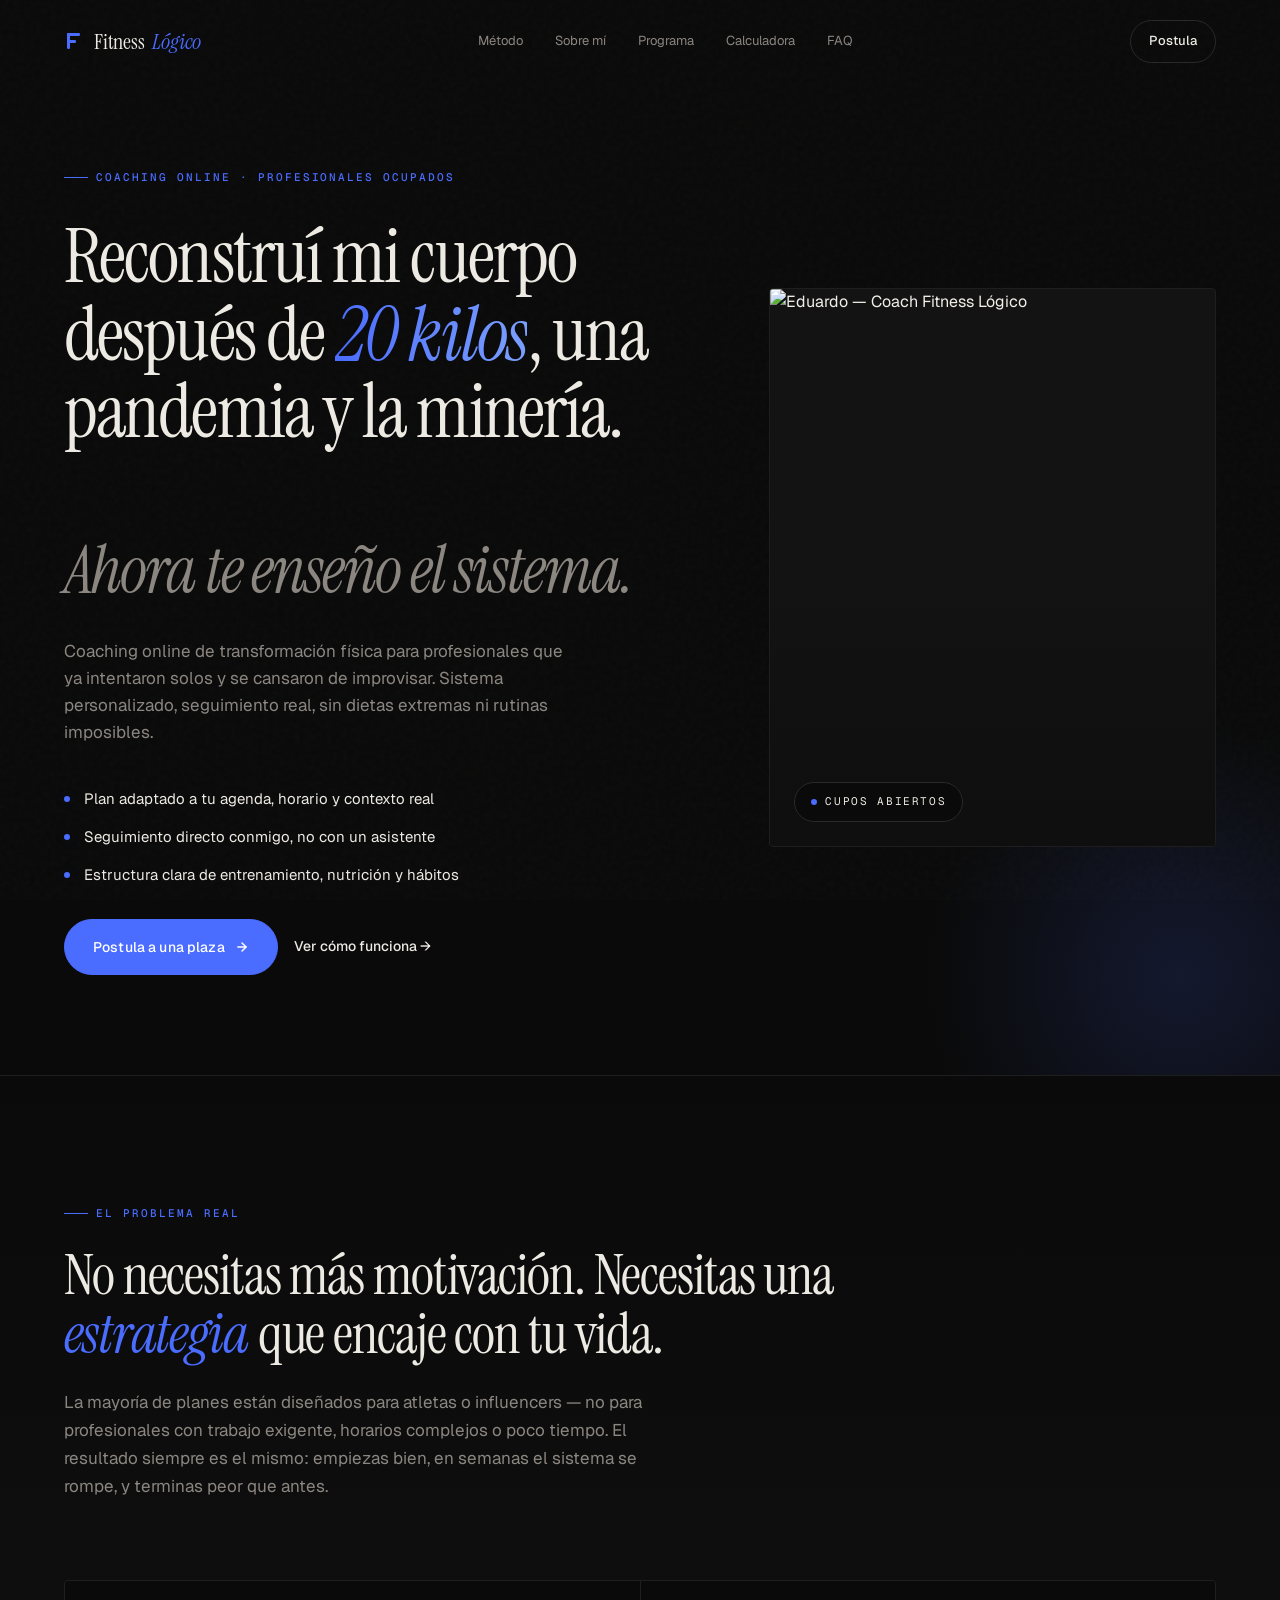
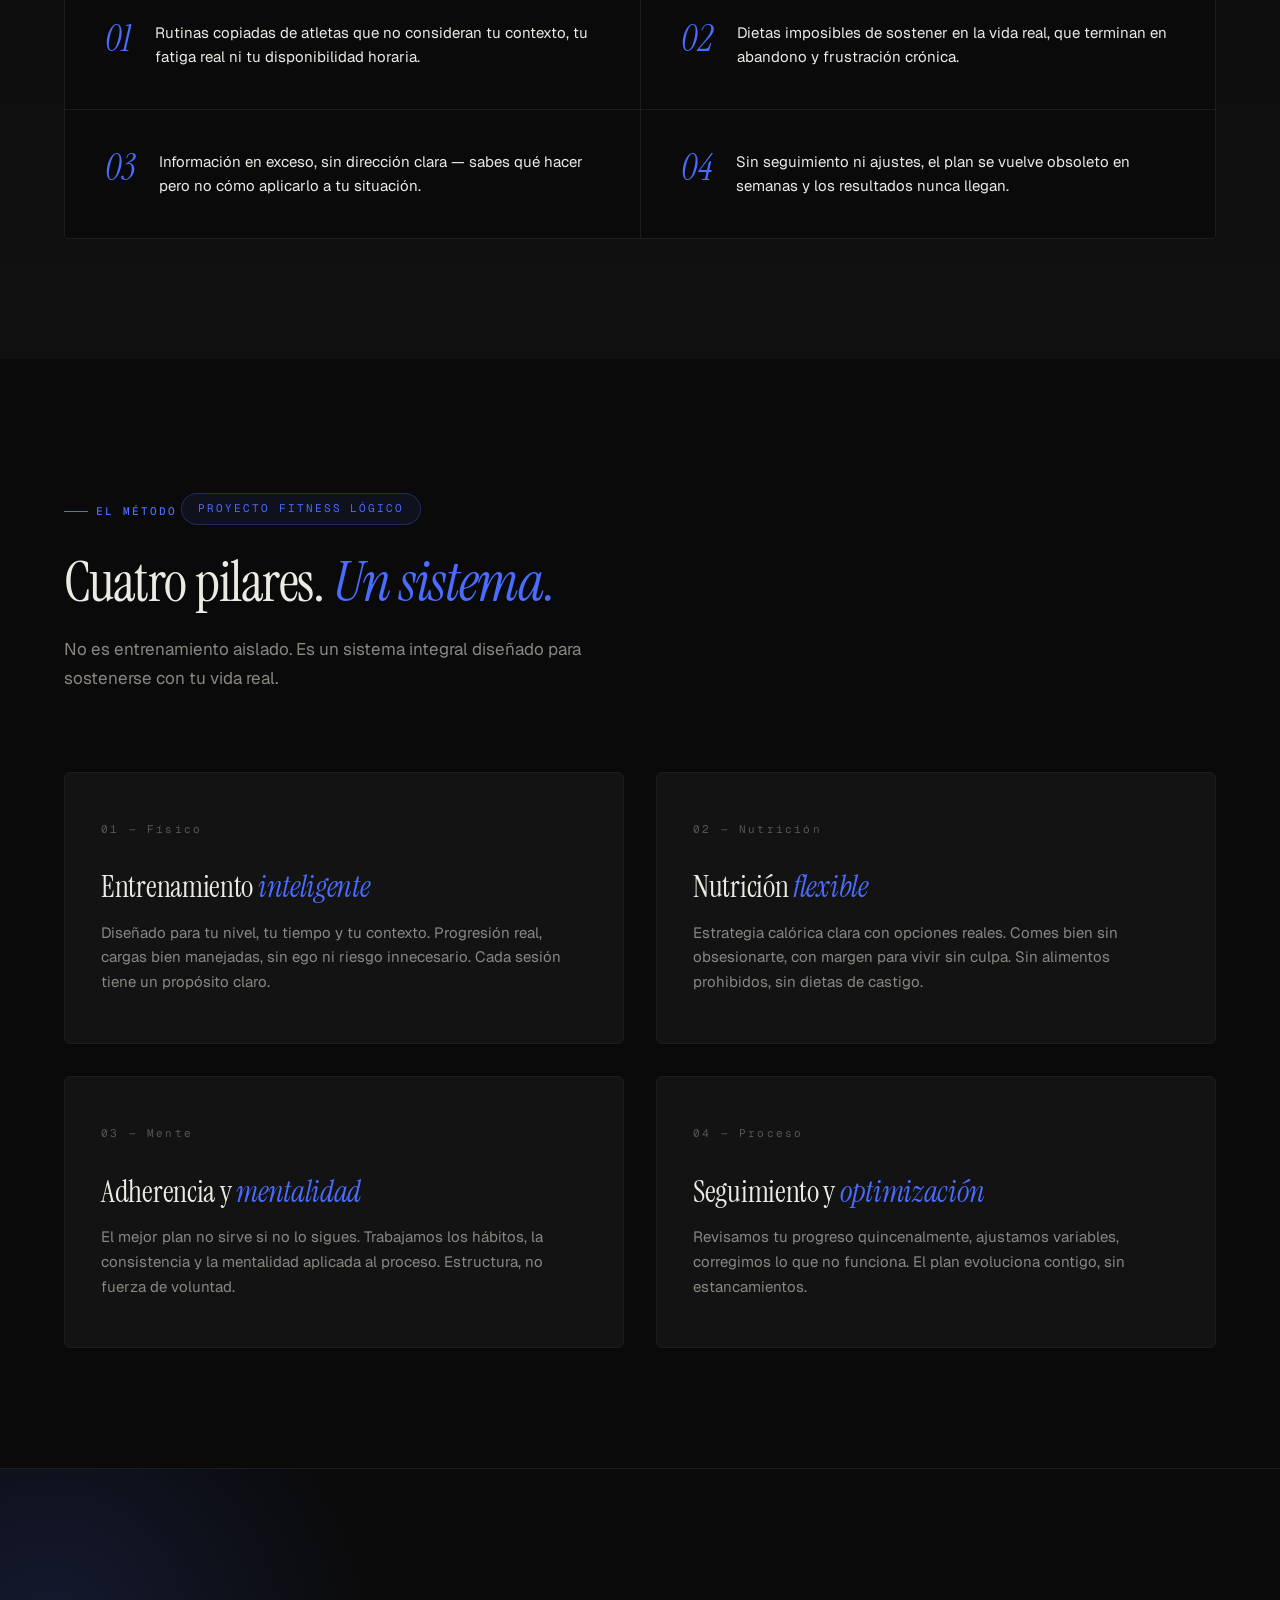
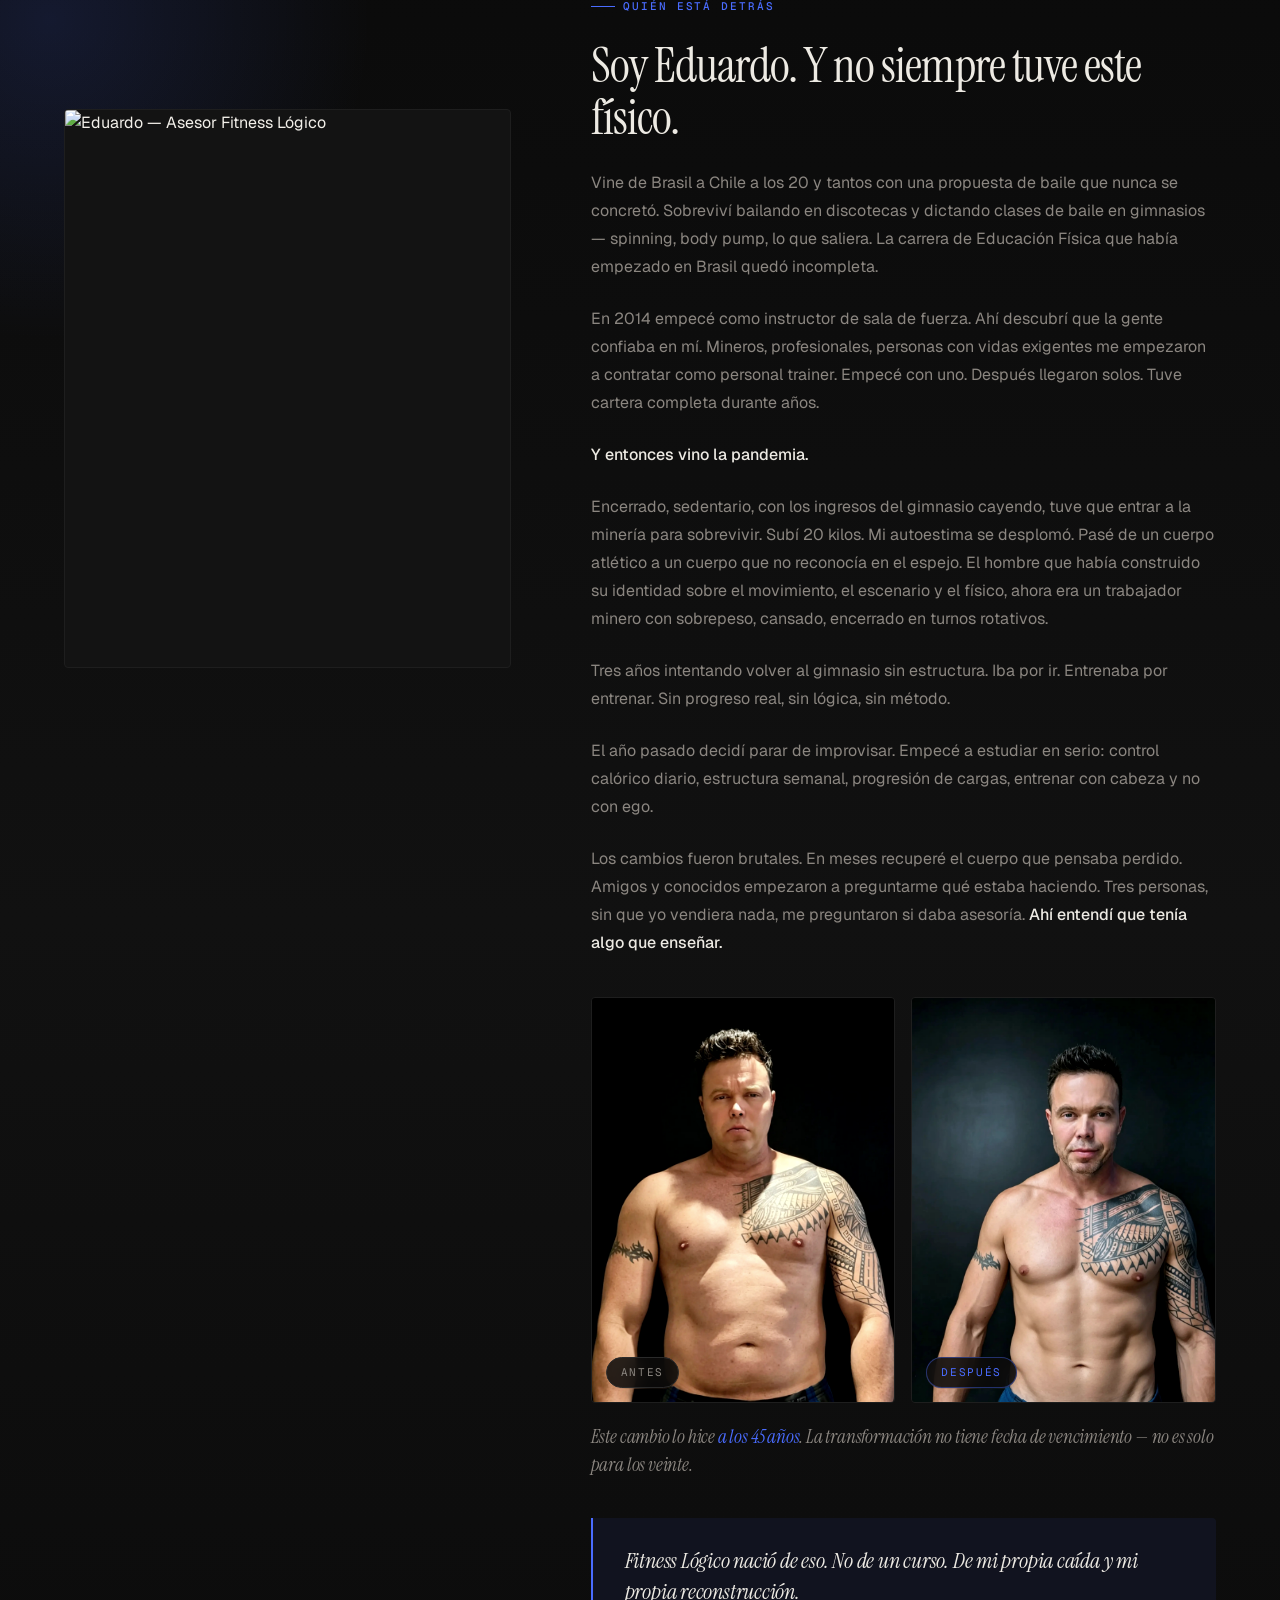
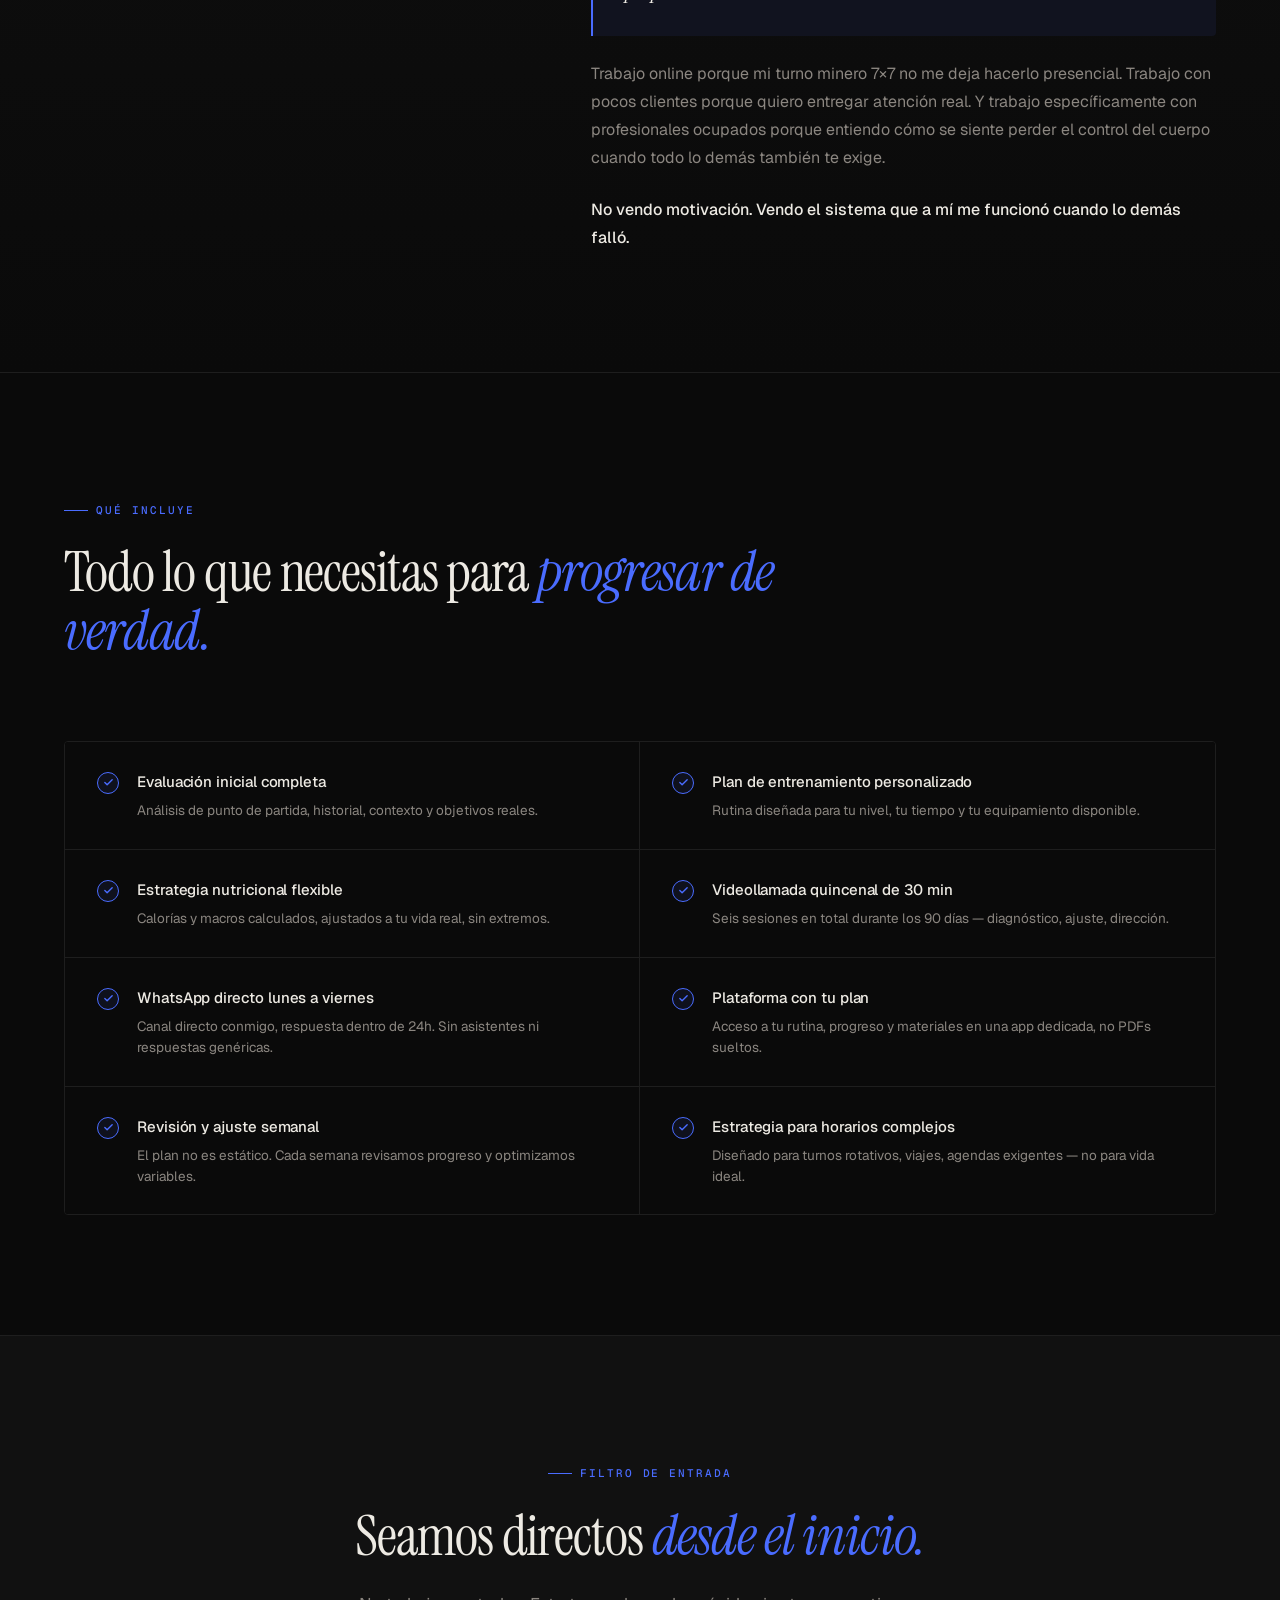
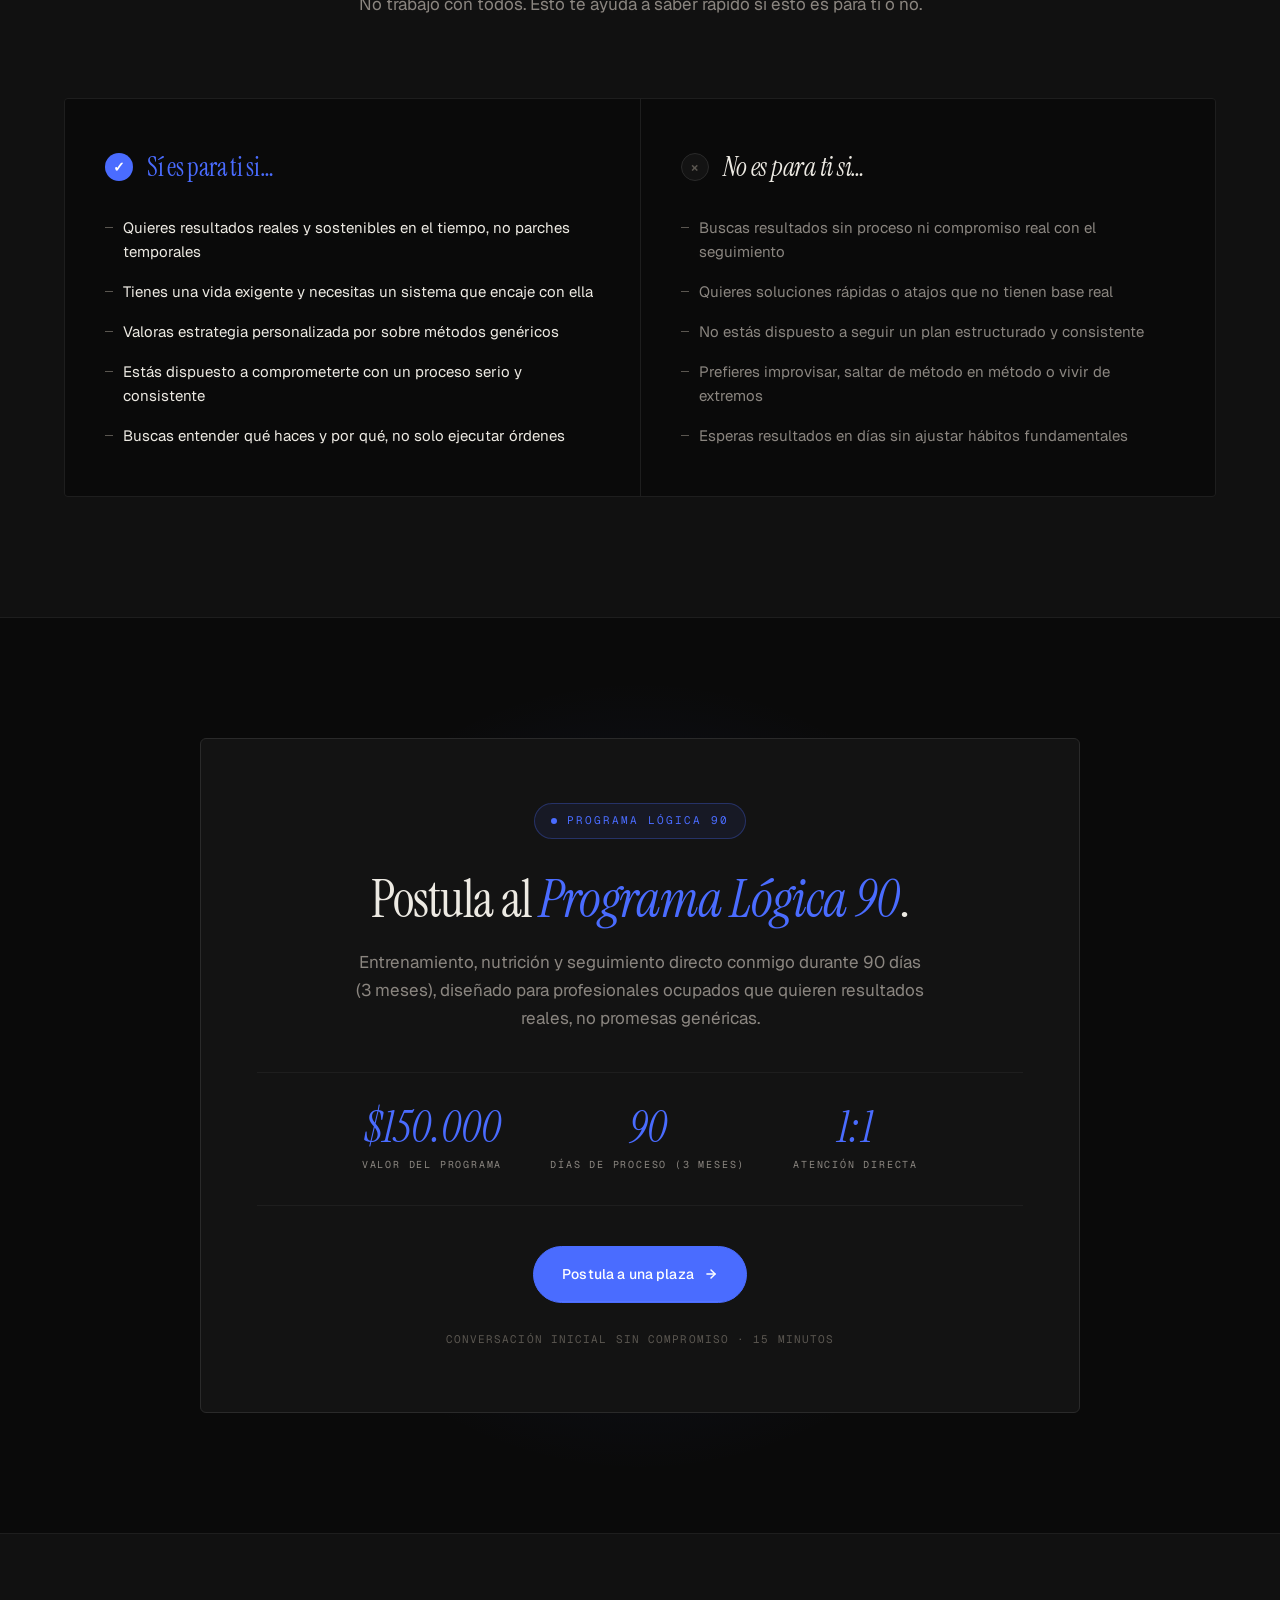
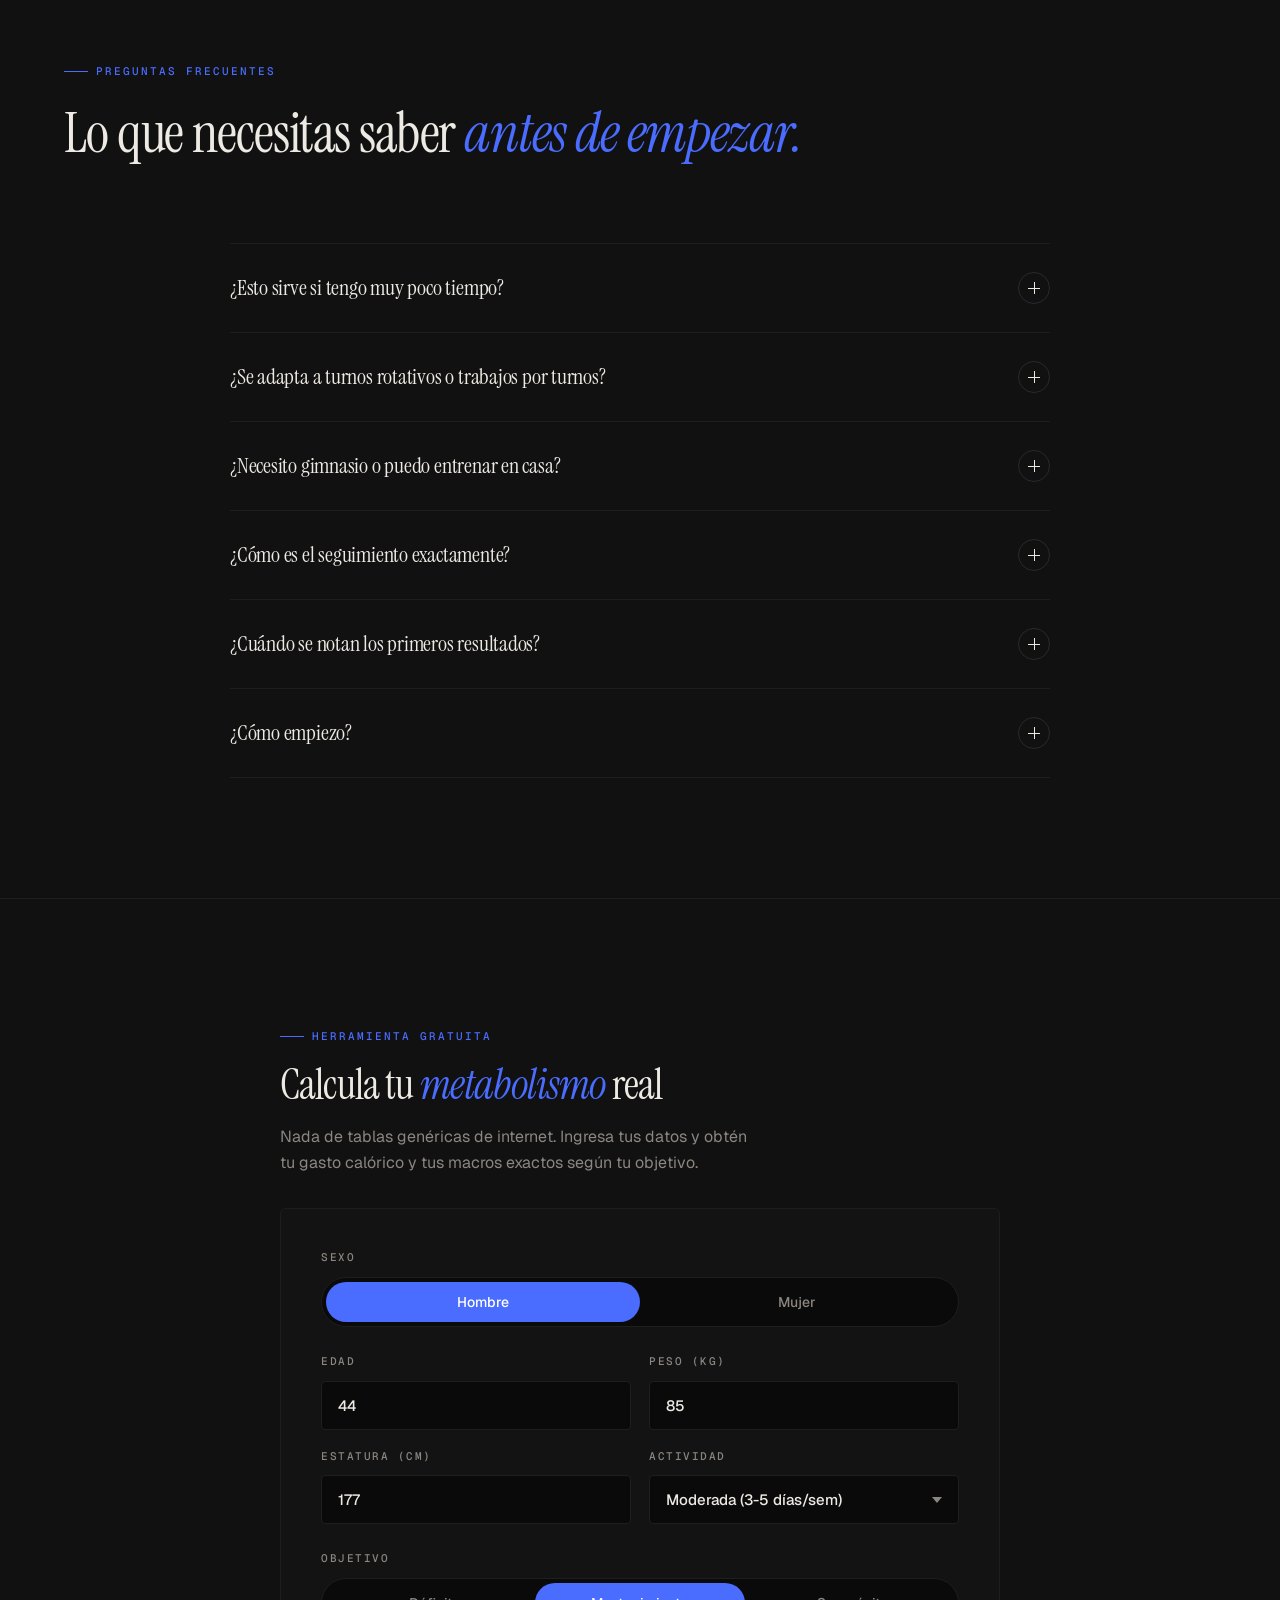
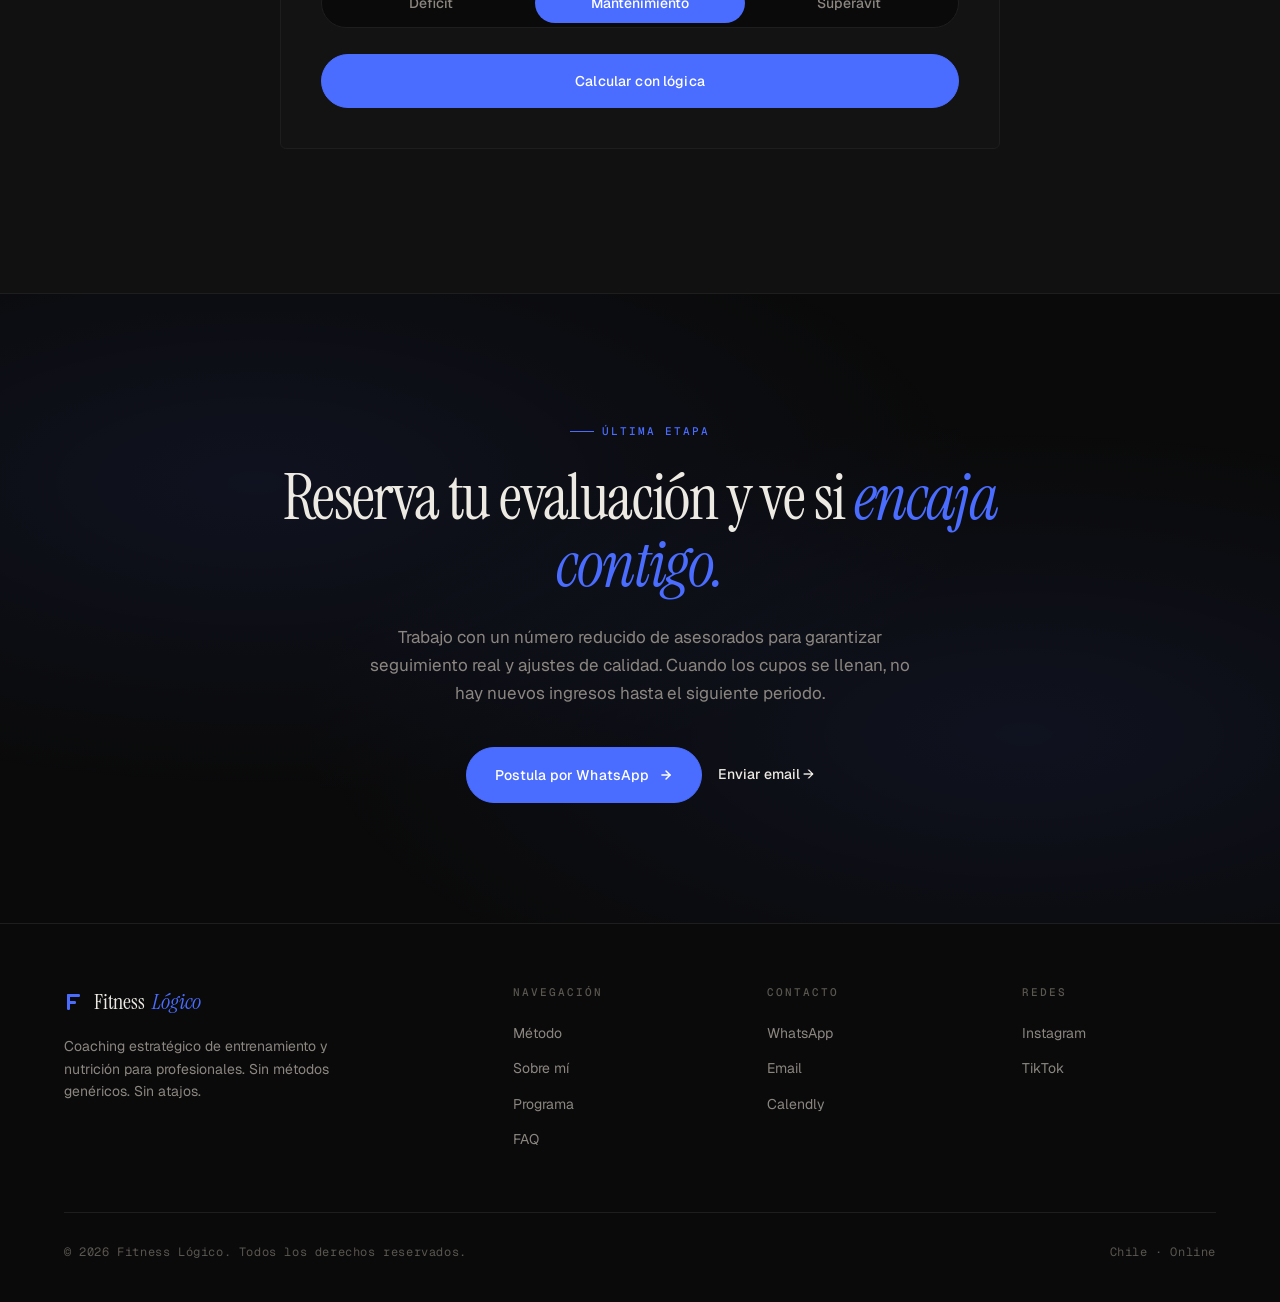
==== index.html @ 8d35ae6e "Add files via upload" ====
<!DOCTYPE html>
<html lang="es">
<head>
<meta charset="UTF-8">
<meta name="viewport" content="width=device-width, initial-scale=1.0">
<title>Fitness Lógico — Coaching de transformación física para profesionales ocupados</title>
<meta name="description" content="Coaching online personalizado para profesionales con vidas exigentes. Sistema de entrenamiento, nutrición y hábitos diseñado para tu agenda real. Sin métodos genéricos.">
<meta property="og:title" content="Fitness Lógico — Coaching de transformación física">
<meta property="og:description" content="Sistema personalizado para profesionales ocupados que se cansaron de improvisar.">
<meta property="og:type" content="website">

<link rel="preconnect" href="https://fonts.googleapis.com">
<link rel="preconnect" href="https://fonts.gstatic.com" crossorigin>
<link href="https://fonts.googleapis.com/css2?family=Instrument+Serif:ital@0;1&family=Geist:wght@300;400;500;600;700&family=Geist+Mono:wght@400;500&display=swap" rel="stylesheet">

<style>
:root {
  --bg: #0A0A0A;
  --bg-elevated: #111111;
  --bg-card: #131313;
  --border: #1E1E1E;
  --border-strong: #2A2A2A;
  --fg: #EDEAE3;
  --fg-muted: #8B8680;
  --fg-dim: #5A5650;
  --accent: #4A6CFF;
  --accent-glow: rgba(74, 108, 255, 0.15);
  --accent-soft: rgba(74, 108, 255, 0.08);

  --serif: "Instrument Serif", "Times New Roman", serif;
  --sans: "Geist", -apple-system, BlinkMacSystemFont, sans-serif;
  --mono: "Geist Mono", "SF Mono", monospace;
}

* {
  margin: 0;
  padding: 0;
  box-sizing: border-box;
  -webkit-font-smoothing: antialiased;
  -moz-osx-font-smoothing: grayscale;
}

html {
  scroll-behavior: smooth;
  background: var(--bg);
}

body {
  background: var(--bg);
  color: var(--fg);
  font-family: var(--sans);
  font-weight: 400;
  font-size: 16px;
  line-height: 1.6;
  overflow-x: hidden;
  position: relative;
}

body::before {
  content: "";
  position: fixed;
  inset: 0;
  pointer-events: none;
  z-index: 1;
  opacity: 0.025;
  background-image: url("data:image/svg+xml,%3Csvg viewBox='0 0 200 200' xmlns='http://www.w3.org/2000/svg'%3E%3Cfilter id='noiseFilter'%3E%3CfeTurbulence type='fractalNoise' baseFrequency='0.85' numOctaves='3' stitchTiles='stitch'/%3E%3C/filter%3E%3Crect width='100%25' height='100%25' filter='url(%23noiseFilter)'/%3E%3C/svg%3E");
}

a { color: inherit; text-decoration: none; }
img { max-width: 100%; display: block; }

/* ============ TYPOGRAPHY ============ */
.display {
  font-family: var(--serif);
  font-weight: 400;
  letter-spacing: -0.02em;
  line-height: 1;
}

.display-italic {
  font-style: italic;
}

.label {
  font-family: var(--mono);
  font-size: 11px;
  font-weight: 500;
  text-transform: uppercase;
  letter-spacing: 0.2em;
  color: var(--fg-muted);
}

.eyebrow {
  display: inline-flex;
  align-items: center;
  gap: 8px;
  font-family: var(--mono);
  font-size: 11px;
  font-weight: 500;
  text-transform: uppercase;
  letter-spacing: 0.18em;
  color: var(--accent);
}

.eyebrow::before {
  content: "";
  width: 24px;
  height: 1px;
  background: var(--accent);
}

/* ============ LAYOUT ============ */
.container {
  width: 100%;
  max-width: 1200px;
  margin: 0 auto;
  padding: 0 24px;
  position: relative;
  z-index: 2;
}

section {
  position: relative;
  padding: 120px 0;
}

@media (max-width: 768px) {
  section { padding: 80px 0; }
}

/* ============ HEADER ============ */
.site-header {
  position: fixed;
  top: 0;
  left: 0;
  right: 0;
  z-index: 100;
  padding: 20px 0;
  transition: background 0.3s ease, backdrop-filter 0.3s ease, border-color 0.3s ease;
  border-bottom: 1px solid transparent;
}

.site-header.scrolled {
  background: rgba(10, 10, 10, 0.85);
  backdrop-filter: blur(20px);
  -webkit-backdrop-filter: blur(20px);
  border-bottom-color: var(--border);
}

.header-inner {
  display: flex;
  align-items: center;
  justify-content: space-between;
  gap: 32px;
}

.logo {
  font-family: var(--serif);
  font-size: 22px;
  font-weight: 400;
  letter-spacing: -0.01em;
  display: flex;
  align-items: center;
  gap: 8px;
}

.logo-svg {
  flex-shrink: 0;
  margin-right: 2px;
}

.logo-mark {
  color: var(--fg);
}

.logo-accent {
  font-style: italic;
  color: var(--accent);
}

.nav {
  display: flex;
  gap: 32px;
  align-items: center;
}

.nav a {
  font-size: 13px;
  color: var(--fg-muted);
  transition: color 0.2s ease;
  font-weight: 400;
}

.nav a:hover { color: var(--fg); }

.btn-header {
  font-family: var(--sans);
  font-size: 13px;
  font-weight: 500;
  padding: 10px 18px;
  border: 1px solid var(--border-strong);
  border-radius: 100px;
  color: var(--fg);
  transition: all 0.2s ease;
  background: transparent;
  cursor: pointer;
}

.btn-header:hover {
  border-color: var(--accent);
  background: var(--accent-soft);
}

@media (max-width: 768px) {
  .nav { display: none; }
}

/* ============ HERO ============ */
.hero {
  padding-top: 160px;
  padding-bottom: 100px;
  position: relative;
  min-height: 100vh;
  display: flex;
  align-items: center;
}

.hero::after {
  content: "";
  position: absolute;
  bottom: -200px;
  right: -200px;
  width: 600px;
  height: 600px;
  background: radial-gradient(circle, var(--accent-glow) 0%, transparent 60%);
  pointer-events: none;
  z-index: 0;
}

.hero-grid {
  display: grid;
  grid-template-columns: 1.4fr 1fr;
  gap: 80px;
  align-items: center;
  position: relative;
  z-index: 2;
}

@media (max-width: 968px) {
  .hero-grid {
    grid-template-columns: 1fr;
    gap: 60px;
  }
}

.hero-content > * + * { margin-top: 32px; }

.hero h1 {
  font-family: var(--serif);
  font-size: clamp(42px, 6.5vw, 76px);
  font-weight: 400;
  line-height: 1.02;
  letter-spacing: -0.025em;
  color: var(--fg);
}

.hero h1 .accent {
  font-style: italic;
  color: var(--accent);
}

.hero h1 .accent-animated {
  font-style: italic;
  background: linear-gradient(90deg, #4A6CFF, #7B9FFF, #4A6CFF);
  background-size: 200% auto;
  -webkit-background-clip: text;
  -webkit-text-fill-color: transparent;
  background-clip: text;
  animation: gradientShimmer 3s linear infinite;
}

.hero h1 .number {
  font-style: italic;
  position: relative;
  display: inline-block;
}

.hero-sub {
  font-size: 17px;
  line-height: 1.6;
  color: var(--fg-muted);
  max-width: 520px;
}

.hero-bullets {
  list-style: none;
  display: flex;
  flex-direction: column;
  gap: 14px;
  padding-top: 8px;
}

.hero-bullets li {
  display: flex;
  align-items: flex-start;
  gap: 14px;
  font-size: 15px;
  color: var(--fg);
}

.hero-bullets li::before {
  content: "";
  width: 6px;
  height: 6px;
  background: var(--accent);
  border-radius: 50%;
  margin-top: 9px;
  flex-shrink: 0;
  box-shadow: 0 0 12px var(--accent-glow);
}

.hero-cta-row {
  display: flex;
  gap: 16px;
  flex-wrap: wrap;
  align-items: center;
}

.btn-primary {
  display: inline-flex;
  align-items: center;
  justify-content: center;
  gap: 10px;
  font-family: var(--sans);
  font-size: 14px;
  font-weight: 500;
  padding: 16px 28px;
  background: var(--accent);
  color: #fff;
  border: 1px solid var(--accent);
  border-radius: 100px;
  cursor: pointer;
  transition: all 0.25s cubic-bezier(0.4, 0, 0.2, 1);
  letter-spacing: 0.01em;
  position: relative;
  overflow: hidden;
}

.btn-primary::before {
  content: "";
  position: absolute;
  inset: 0;
  background: rgba(255, 255, 255, 0.1);
  transform: translateY(100%);
  transition: transform 0.3s ease;
}

.btn-primary:hover::before { transform: translateY(0); }
.btn-primary:hover {
  transform: translateY(-1px);
  box-shadow: 0 12px 40px var(--accent-glow);
}

.btn-primary svg {
  position: relative;
  z-index: 1;
  transition: transform 0.25s ease;
}

.btn-primary:hover svg { transform: translateX(3px); }

.btn-secondary {
  display: inline-flex;
  align-items: center;
  gap: 8px;
  font-family: var(--sans);
  font-size: 14px;
  font-weight: 500;
  color: var(--fg);
  padding: 16px 0;
  border-bottom: 1px solid transparent;
  transition: border-color 0.2s ease, color 0.2s ease;
}

.btn-secondary:hover {
  color: var(--accent);
  border-bottom-color: var(--accent);
}

/* Hero image */
.hero-image-wrap {
  position: relative;
  aspect-ratio: 4/5;
  border-radius: 4px;
  overflow: hidden;
  background: var(--bg-card);
  border: 1px solid var(--border);
  animation: float 6s ease-in-out infinite;
}

.hero-image-wrap::after {
  content: "";
  position: absolute;
  inset: 0;
  background: linear-gradient(180deg, transparent 50%, rgba(10,10,10,0.5) 100%);
  pointer-events: none;
}

.hero-image-wrap img {
  width: 100%;
  height: 100%;
  object-fit: cover;
  filter: contrast(1.05) saturate(0.9);
}

.hero-image-tag {
  position: absolute;
  bottom: 24px;
  left: 24px;
  z-index: 2;
  background: rgba(10, 10, 10, 0.85);
  backdrop-filter: blur(12px);
  border: 1px solid var(--border-strong);
  padding: 10px 16px;
  border-radius: 100px;
  font-family: var(--mono);
  font-size: 11px;
  letter-spacing: 0.15em;
  text-transform: uppercase;
  color: var(--fg);
}

.hero-image-tag .dot {
  display: inline-block;
  width: 6px;
  height: 6px;
  background: var(--accent);
  border-radius: 50%;
  margin-right: 8px;
  animation: pulse 2s ease-in-out infinite;
}

@keyframes pulse {
  0%, 100% { opacity: 1; }
  50% { opacity: 0.4; }
}

@keyframes float {
  0%, 100% { transform: translateY(0px); }
  50% { transform: translateY(-10px); }
}

@keyframes gradientShimmer {
  0% { background-position: 0% 50%; }
  50% { background-position: 100% 50%; }
  100% { background-position: 0% 50%; }
}

/* ============ SECTION HEADERS ============ */
.section-header {
  max-width: 800px;
  margin-bottom: 80px;
}

.section-header.center {
  text-align: center;
  margin-left: auto;
  margin-right: auto;
}

.section-title {
  font-family: var(--serif);
  font-size: clamp(34px, 4.5vw, 56px);
  font-weight: 400;
  line-height: 1.05;
  letter-spacing: -0.02em;
  margin-top: 24px;
  color: var(--fg);
}

.section-title em {
  font-style: italic;
  color: var(--accent);
}

.section-intro {
  margin-top: 24px;
  font-size: 17px;
  line-height: 1.65;
  color: var(--fg-muted);
  max-width: 600px;
}

/* Method name badge */
.method-name {
  display: inline-block;
  font-family: var(--mono);
  font-size: 11px;
  letter-spacing: 0.18em;
  text-transform: uppercase;
  color: var(--accent);
  background: var(--accent-soft);
  border: 1px solid rgba(74, 108, 255, 0.3);
  padding: 6px 16px;
  border-radius: 100px;
  margin-top: 14px;
  margin-bottom: 4px;
}

/* ============ PROBLEM SECTION ============ */
.problem-section {
  background: linear-gradient(180deg, var(--bg) 0%, var(--bg-elevated) 100%);
  border-top: 1px solid var(--border);
}

.problem-grid {
  display: grid;
  grid-template-columns: repeat(2, 1fr);
  gap: 1px;
  background: var(--border);
  border: 1px solid var(--border);
  border-radius: 4px;
  overflow: hidden;
}

@media (max-width: 768px) {
  .problem-grid { grid-template-columns: 1fr; }
}

.problem-item {
  background: var(--bg);
  padding: 40px;
  display: flex;
  gap: 24px;
  transition: background 0.3s ease;
}

.problem-item:hover { background: var(--bg-card); }

.problem-num {
  font-family: var(--serif);
  font-style: italic;
  font-size: 36px;
  color: var(--accent);
  line-height: 1;
  flex-shrink: 0;
  font-weight: 400;
}

.problem-text {
  font-size: 15px;
  line-height: 1.6;
  color: var(--fg);
}

/* ============ PILLARS SECTION ============ */
.pillars-section {
  background: var(--bg);
}

.pillars-grid {
  display: grid;
  grid-template-columns: repeat(2, 1fr);
  gap: 32px;
  margin-top: 60px;
}

@media (max-width: 768px) {
  .pillars-grid { grid-template-columns: 1fr; gap: 24px; }
}

.pillar-card {
  position: relative;
  padding: 48px 36px;
  background: var(--bg-card);
  border: 1px solid var(--border);
  border-radius: 6px;
  transition: all 0.3s ease;
  overflow: hidden;
}

.pillar-card::before {
  content: "";
  position: absolute;
  top: 0;
  left: 0;
  width: 100%;
  height: 1px;
  background: linear-gradient(90deg, transparent, var(--accent), transparent);
  opacity: 0;
  transition: opacity 0.3s ease;
}

.pillar-card:hover {
  border-color: var(--border-strong);
  transform: translateY(-2px);
}

.pillar-card:hover::before { opacity: 1; }

.pillar-num {
  font-family: var(--mono);
  font-size: 11px;
  letter-spacing: 0.2em;
  color: var(--fg-dim);
  margin-bottom: 32px;
}

.pillar-title {
  font-family: var(--serif);
  font-size: 30px;
  font-weight: 400;
  letter-spacing: -0.01em;
  line-height: 1.15;
  margin-bottom: 16px;
  color: var(--fg);
}

.pillar-title em {
  font-style: italic;
  color: var(--accent);
}

.pillar-desc {
  font-size: 15px;
  line-height: 1.65;
  color: var(--fg-muted);
}

/* ============ ABOUT SECTION ============ */
.about-section {
  background: linear-gradient(180deg, var(--bg) 0%, var(--bg-elevated) 50%, var(--bg) 100%);
  border-top: 1px solid var(--border);
  border-bottom: 1px solid var(--border);
  position: relative;
  overflow: hidden;
}

.about-section::before {
  content: "";
  position: absolute;
  top: -200px;
  left: -300px;
  width: 700px;
  height: 700px;
  background: radial-gradient(circle, var(--accent-glow) 0%, transparent 65%);
  pointer-events: none;
}

.about-grid {
  display: grid;
  grid-template-columns: 1fr 1.4fr;
  gap: 80px;
  align-items: start;
  position: relative;
}

@media (max-width: 968px) {
  .about-grid {
    grid-template-columns: 1fr;
    gap: 50px;
  }
}

.about-image {
  position: sticky;
  top: 120px;
  aspect-ratio: 4/5;
  border-radius: 4px;
  overflow: hidden;
  border: 1px solid var(--border);
  background: var(--bg-card);
}

.about-image img {
  width: 100%;
  height: 100%;
  object-fit: cover;
  filter: contrast(1.05) saturate(0.85);
}

@media (max-width: 968px) {
  .about-image {
    position: relative;
    top: 0;
    max-width: 480px;
    margin: 0 auto;
  }
}

.about-content > * + * { margin-top: 24px; }

.about-headline {
  font-family: var(--serif);
  font-size: clamp(32px, 4vw, 48px);
  font-weight: 400;
  line-height: 1.1;
  letter-spacing: -0.02em;
  color: var(--fg);
}

.about-headline em {
  font-style: italic;
  color: var(--accent);
}

.about-text {
  font-size: 16px;
  line-height: 1.75;
  color: var(--fg-muted);
}

.about-text strong {
  color: var(--fg);
  font-weight: 500;
}

.about-quote {
  margin-top: 40px !important;
  padding: 28px 32px;
  border-left: 2px solid var(--accent);
  background: var(--accent-soft);
  border-radius: 0 4px 4px 0;
}

.about-quote p {
  font-family: var(--serif);
  font-size: 22px;
  font-style: italic;
  font-weight: 400;
  line-height: 1.4;
  color: var(--fg);
  letter-spacing: -0.01em;
}

/* ============ TRANSFORM COMPARE ============ */
.transform-block { margin-top: 40px !important; }
.transform-images {
  display: grid;
  grid-template-columns: 1fr 1fr;
  gap: 16px;
}
.transform-img-wrap {
  position: relative;
  aspect-ratio: 3/4;
  border-radius: 4px;
  overflow: hidden;
  border: 1px solid var(--border);
  background: var(--bg-card);
}
.transform-img-wrap img {
  width: 100%;
  height: 100%;
  object-fit: cover;
  filter: contrast(1.05) saturate(0.9);
}
.transform-tag {
  position: absolute;
  bottom: 14px;
  left: 14px;
  z-index: 2;
  background: rgba(10, 10, 10, 0.85);
  backdrop-filter: blur(12px);
  border: 1px solid var(--border-strong);
  padding: 6px 14px;
  border-radius: 100px;
  font-family: var(--mono);
  font-size: 11px;
  letter-spacing: 0.15em;
  text-transform: uppercase;
  color: var(--fg-muted);
}
.transform-tag.accent {
  border-color: rgba(74, 108, 255, 0.4);
  color: var(--accent);
}
.transform-caption {
  margin-top: 20px;
  font-family: var(--serif);
  font-size: 19px;
  font-style: italic;
  line-height: 1.45;
  color: var(--fg-muted);
  letter-spacing: -0.01em;
}
.transform-caption em { font-style: italic; color: var(--accent); }
@media (max-width: 480px) {
  .transform-images { gap: 10px; }
}

/* ============ INCLUDES SECTION ============ */
.includes-section { background: var(--bg); }

.includes-grid {
  display: grid;
  grid-template-columns: repeat(2, 1fr);
  gap: 0;
  border: 1px solid var(--border);
  border-radius: 4px;
  overflow: hidden;
  margin-top: 60px;
}

@media (max-width: 768px) {
  .includes-grid { grid-template-columns: 1fr; }
}

.include-item {
  padding: 28px 32px;
  border-bottom: 1px solid var(--border);
  border-right: 1px solid var(--border);
  display: flex;
  align-items: flex-start;
  gap: 18px;
  background: var(--bg);
  transition: background 0.2s ease;
}

.include-item:hover { background: var(--bg-card); }

.include-item:nth-child(2n) { border-right: none; }

.includes-grid .include-item:nth-last-child(-n+2) { border-bottom: none; }

@media (max-width: 768px) {
  .include-item { border-right: none; }
  .includes-grid .include-item:nth-last-child(-n+2) { border-bottom: 1px solid var(--border); }
  .includes-grid .include-item:last-child { border-bottom: none; }
}

.include-check {
  flex-shrink: 0;
  width: 22px;
  height: 22px;
  border: 1px solid var(--accent);
  border-radius: 50%;
  display: flex;
  align-items: center;
  justify-content: center;
  margin-top: 2px;
  background: var(--accent-soft);
}

.include-check svg {
  width: 11px;
  height: 11px;
  color: var(--accent);
}

.include-content h4 {
  font-family: var(--sans);
  font-size: 15px;
  font-weight: 500;
  color: var(--fg);
  margin-bottom: 6px;
  letter-spacing: -0.005em;
}

.include-content p {
  font-size: 13.5px;
  line-height: 1.55;
  color: var(--fg-muted);
}

/* ============ FILTER SECTION ============ */
.filter-section {
  background: var(--bg-elevated);
  border-top: 1px solid var(--border);
  border-bottom: 1px solid var(--border);
}

.filter-grid {
  display: grid;
  grid-template-columns: 1fr 1fr;
  gap: 1px;
  background: var(--border);
  border: 1px solid var(--border);
  border-radius: 4px;
  overflow: hidden;
  margin-top: 60px;
}

@media (max-width: 768px) {
  .filter-grid { grid-template-columns: 1fr; }
}

.filter-col {
  background: var(--bg);
  padding: 48px 40px;
}

.filter-col h3 {
  font-family: var(--serif);
  font-size: 26px;
  font-weight: 400;
  letter-spacing: -0.01em;
  margin-bottom: 28px;
  display: flex;
  align-items: center;
  gap: 14px;
}

.filter-col.yes h3 { color: var(--accent); }
.filter-col.no h3 {
  color: var(--fg);
  font-style: italic;
}

.filter-col h3 .icon {
  width: 28px;
  height: 28px;
  border-radius: 50%;
  display: inline-flex;
  align-items: center;
  justify-content: center;
  font-size: 14px;
  font-family: var(--sans);
  font-weight: 600;
}

.filter-col.yes h3 .icon {
  background: var(--accent);
  color: #fff;
}

.filter-col.no h3 .icon {
  background: var(--bg-card);
  color: var(--fg-dim);
  border: 1px solid var(--border-strong);
  font-style: normal;
}

.filter-list {
  list-style: none;
  display: flex;
  flex-direction: column;
  gap: 16px;
}

.filter-list li {
  font-size: 15px;
  line-height: 1.6;
  color: var(--fg);
  padding-left: 18px;
  position: relative;
}

.filter-list li::before {
  content: "";
  position: absolute;
  left: 0;
  top: 11px;
  width: 8px;
  height: 1px;
  background: var(--fg-dim);
}

.filter-col.no .filter-list li { color: var(--fg-muted); }

/* ============ FOUNDER OFFER ============ */
.founder-section {
  background: var(--bg);
  position: relative;
  overflow: hidden;
}

.founder-section::before {
  content: "";
  position: absolute;
  top: 50%;
  left: 50%;
  transform: translate(-50%, -50%);
  width: 800px;
  height: 800px;
  background: radial-gradient(circle, var(--accent-glow) 0%, transparent 70%);
  pointer-events: none;
}

.founder-card {
  position: relative;
  max-width: 880px;
  margin: 0 auto;
  padding: 64px 56px;
  background: var(--bg-card);
  border: 1px solid var(--border-strong);
  border-radius: 6px;
  text-align: center;
  z-index: 2;
}

@media (max-width: 768px) {
  .founder-card { padding: 48px 28px; }
}

.founder-badge {
  display: inline-flex;
  align-items: center;
  gap: 10px;
  padding: 8px 16px;
  background: var(--accent-soft);
  border: 1px solid rgba(74, 108, 255, 0.3);
  border-radius: 100px;
  font-family: var(--mono);
  font-size: 11px;
  letter-spacing: 0.18em;
  text-transform: uppercase;
  color: var(--accent);
  margin-bottom: 32px;
}

.founder-badge .dot {
  width: 6px;
  height: 6px;
  background: var(--accent);
  border-radius: 50%;
  animation: pulse 2s ease-in-out infinite;
}

.founder-title {
  font-family: var(--serif);
  font-size: clamp(32px, 4.5vw, 52px);
  font-weight: 400;
  line-height: 1.1;
  letter-spacing: -0.02em;
  color: var(--fg);
  margin-bottom: 20px;
}

.founder-title em {
  font-style: italic;
  color: var(--accent);
}

.founder-sub {
  font-size: 17px;
  line-height: 1.65;
  color: var(--fg-muted);
  max-width: 580px;
  margin: 0 auto 40px;
}

.founder-meta {
  display: flex;
  justify-content: center;
  gap: 48px;
  margin: 40px 0;
  padding: 32px 0;
  border-top: 1px solid var(--border);
  border-bottom: 1px solid var(--border);
}

@media (max-width: 600px) {
  .founder-meta { gap: 24px; flex-wrap: wrap; }
}

.founder-meta-item {
  display: flex;
  flex-direction: column;
  align-items: center;
  gap: 8px;
}

.founder-meta-num {
  font-family: var(--serif);
  font-style: italic;
  font-size: 44px;
  font-weight: 400;
  line-height: 1;
  color: var(--accent);
}

.founder-meta-label {
  font-family: var(--mono);
  font-size: 10px;
  letter-spacing: 0.18em;
  text-transform: uppercase;
  color: var(--fg-muted);
}

.founder-cta {
  display: flex;
  flex-direction: column;
  gap: 16px;
  align-items: center;
}

.founder-note {
  font-family: var(--mono);
  font-size: 11px;
  letter-spacing: 0.1em;
  color: var(--fg-dim);
  text-transform: uppercase;
  margin-top: 12px;
}

/* ============ FAQ ============ */
.faq-section { background: var(--bg-elevated); border-top: 1px solid var(--border); }

.faq-list {
  max-width: 820px;
  margin: 60px auto 0;
}

.faq-item {
  border-top: 1px solid var(--border);
  overflow: hidden;
}

.faq-list .faq-item:last-child { border-bottom: 1px solid var(--border); }

.faq-question {
  width: 100%;
  background: transparent;
  border: none;
  cursor: pointer;
  padding: 28px 0;
  display: flex;
  justify-content: space-between;
  align-items: center;
  gap: 24px;
  text-align: left;
  font-family: var(--serif);
  font-size: 22px;
  font-weight: 400;
  line-height: 1.3;
  letter-spacing: -0.01em;
  color: var(--fg);
  transition: color 0.2s ease;
}

.faq-question:hover { color: var(--accent); }

.faq-icon {
  flex-shrink: 0;
  width: 32px;
  height: 32px;
  border: 1px solid var(--border-strong);
  border-radius: 50%;
  display: flex;
  align-items: center;
  justify-content: center;
  position: relative;
  transition: all 0.3s ease;
}

.faq-icon::before,
.faq-icon::after {
  content: "";
  position: absolute;
  background: var(--fg);
  transition: transform 0.3s ease, background 0.3s ease;
}

.faq-icon::before {
  width: 12px;
  height: 1px;
}

.faq-icon::after {
  width: 1px;
  height: 12px;
}

.faq-item.active .faq-icon {
  background: var(--accent);
  border-color: var(--accent);
}

.faq-item.active .faq-icon::before,
.faq-item.active .faq-icon::after {
  background: #fff;
}

.faq-item.active .faq-icon::after {
  transform: rotate(90deg);
}

.faq-answer {
  max-height: 0;
  overflow: hidden;
  transition: max-height 0.4s cubic-bezier(0.4, 0, 0.2, 1);
}

.faq-answer-inner {
  padding: 0 0 28px;
  font-size: 15px;
  line-height: 1.7;
  color: var(--fg-muted);
  max-width: 680px;
}

.faq-answer-inner a {
  color: var(--accent);
  text-decoration: underline;
  text-underline-offset: 3px;
}

.faq-answer-inner a:hover {
  color: var(--fg);
}

/* ============ FINAL CTA ============ */
.final-cta-section {
  background: var(--bg);
  text-align: center;
  position: relative;
  overflow: hidden;
}

.final-cta-section::before {
  content: "";
  position: absolute;
  inset: 0;
  background:
    radial-gradient(ellipse at 20% 30%, var(--accent-glow) 0%, transparent 50%),
    radial-gradient(ellipse at 80% 70%, var(--accent-glow) 0%, transparent 50%);
  pointer-events: none;
  opacity: 0.6;
}

.final-cta-content { position: relative; z-index: 2; }

.final-title {
  font-family: var(--serif);
  font-size: clamp(36px, 5vw, 64px);
  font-weight: 400;
  line-height: 1.05;
  letter-spacing: -0.025em;
  max-width: 800px;
  margin: 24px auto 24px;
}

.final-title em { font-style: italic; color: var(--accent); }

.final-sub {
  font-size: 17px;
  line-height: 1.65;
  color: var(--fg-muted);
  max-width: 560px;
  margin: 0 auto 40px;
}

.final-actions {
  display: flex;
  gap: 16px;
  justify-content: center;
  flex-wrap: wrap;
  align-items: center;
}

/* ============ FOOTER ============ */
.site-footer {
  background: var(--bg);
  border-top: 1px solid var(--border);
  padding: 60px 0 40px;
}

.footer-grid {
  display: grid;
  grid-template-columns: 2fr 1fr 1fr 1fr;
  gap: 60px;
  margin-bottom: 60px;
}

@media (max-width: 768px) {
  .footer-grid { grid-template-columns: 1fr 1fr; gap: 40px; }
}

.footer-brand p {
  margin-top: 16px;
  font-size: 14px;
  line-height: 1.6;
  color: var(--fg-muted);
  max-width: 320px;
}

.footer-col h5 {
  font-family: var(--mono);
  font-size: 11px;
  font-weight: 500;
  letter-spacing: 0.18em;
  text-transform: uppercase;
  color: var(--fg-dim);
  margin-bottom: 18px;
}

.footer-col ul {
  list-style: none;
  display: flex;
  flex-direction: column;
  gap: 10px;
}

.footer-col a {
  font-size: 14px;
  color: var(--fg-muted);
  transition: color 0.2s ease;
}

.footer-col a:hover { color: var(--accent); }

.footer-bottom {
  display: flex;
  justify-content: space-between;
  align-items: center;
  padding-top: 30px;
  border-top: 1px solid var(--border);
  font-size: 12px;
  color: var(--fg-dim);
  font-family: var(--mono);
  letter-spacing: 0.05em;
  flex-wrap: wrap;
  gap: 16px;
}

/* ============ ANIMATIONS ============ */
.fade-up {
  opacity: 0;
  transform: translateY(20px);
  transition: opacity 0.8s ease, transform 0.8s ease;
}

.fade-up.visible {
  opacity: 1;
  transform: translateY(0);
}

.stagger-1 { transition-delay: 0.05s; }
.stagger-2 { transition-delay: 0.1s; }
.stagger-3 { transition-delay: 0.15s; }
.stagger-4 { transition-delay: 0.2s; }

/* ============ MOBILE FLOATING CTA ============ */
.mobile-cta {
  display: none;
  position: fixed;
  bottom: 16px;
  left: 16px;
  right: 16px;
  z-index: 50;
  background: var(--accent);
  color: #fff;
  padding: 14px 24px;
  border-radius: 100px;
  text-align: center;
  font-size: 14px;
  font-weight: 500;
  box-shadow: 0 12px 32px rgba(74, 108, 255, 0.4);
  backdrop-filter: blur(20px);
}

@media (max-width: 768px) {
  .mobile-cta { display: block; }
  body { padding-bottom: 80px; }
}

/* ============ CALCULADORA ============ */
.calc-section { background: var(--bg-elevated); border-top: 1px solid var(--border); border-bottom: 1px solid var(--border); }
.calc-inner { max-width: 720px; margin: 0 auto; }
.calc-title {
  font-family: var(--serif);
  font-size: clamp(30px, 5vw, 42px);
  font-weight: 400;
  line-height: 1.1;
  letter-spacing: -0.02em;
  margin-top: 16px;
}
.calc-title em { font-style: italic; color: var(--accent); }
.calc-sub { margin-top: 16px; font-size: 16px; line-height: 1.65; color: var(--fg-muted); max-width: 480px; margin-bottom: 32px; }

.cl-card { background: var(--bg-card); border: 1px solid var(--border); border-radius: 6px; padding: 40px; margin-bottom: 24px; }
@media (max-width: 600px) { .cl-card { padding: 28px 22px; } }
.cl-label { font-family: var(--mono); font-size: 11px; font-weight: 500; color: var(--fg-muted); text-transform: uppercase; letter-spacing: 0.14em; margin-bottom: 10px; display: block; }
.cl-toggle { display: flex; background: var(--bg); border: 1px solid var(--border); border-radius: 100px; padding: 4px; margin-bottom: 26px; }
.cl-toggle button { flex: 1; background: transparent; border: none; color: var(--fg-muted); font-family: var(--sans); font-size: 14px; font-weight: 500; padding: 11px 8px; border-radius: 100px; cursor: pointer; transition: all .2s ease; }
.cl-toggle button.active { background: var(--accent); color: #fff; }
.cl-grid { display: grid; grid-template-columns: 1fr 1fr; gap: 18px; margin-bottom: 26px; }
@media (max-width: 600px) { .cl-grid { grid-template-columns: 1fr; } }
.cl-field input, .cl-field select {
  width: 100%; background: var(--bg); border: 1px solid var(--border); border-radius: 4px; padding: 14px 16px;
  color: var(--fg); font-family: var(--sans); font-size: 15px; font-weight: 500; outline: none; transition: border-color .2s ease; appearance: none;
}
.cl-field input:focus, .cl-field select:focus { border-color: var(--accent); }
.cl-field select {
  background-image: url("data:image/svg+xml,%3Csvg xmlns='http://www.w3.org/2000/svg' width='10' height='6'%3E%3Cpath d='M0 0l5 6 5-6z' fill='%238B8680'/%3E%3C/svg%3E");
  background-repeat: no-repeat; background-position: right 16px center; padding-right: 34px; cursor: pointer;
}
.cl-btn {
  width: 100%; display: inline-flex; align-items: center; justify-content: center; gap: 10px;
  font-family: var(--sans); font-size: 14px; font-weight: 500; padding: 17px 28px; background: var(--accent); color: #fff;
  border: 1px solid var(--accent); border-radius: 100px; cursor: pointer; transition: all .25s cubic-bezier(.4,0,.2,1);
  letter-spacing: 0.01em; position: relative; overflow: hidden;
}
.cl-btn::before { content: ""; position: absolute; inset: 0; background: rgba(255,255,255,.1); transform: translateY(100%); transition: transform .3s ease; }
.cl-btn:hover::before { transform: translateY(0); }
.cl-btn:hover { transform: translateY(-1px); box-shadow: 0 12px 40px var(--accent-glow); }

.cl-results { display: none; }
.cl-results.show { display: block; animation: cl-fade .5s ease; }
@keyframes cl-fade { from { opacity: 0; transform: translateY(10px); } to { opacity: 1; transform: translateY(0); } }

.cl-target { display: flex; align-items: center; gap: 28px; padding-bottom: 28px; margin-bottom: 28px; border-bottom: 1px solid var(--border); }
@media (max-width: 480px) { .cl-target { flex-direction: column; align-items: flex-start; } }
.cl-ring-wrap { position: relative; width: 130px; height: 130px; flex-shrink: 0; }
.cl-ring-wrap svg { transform: rotate(-90deg); }
.cl-ring-num { position: absolute; inset: 0; display: flex; flex-direction: column; align-items: center; justify-content: center; }
.cl-ring-num .n { font-family: var(--serif); font-size: 30px; font-weight: 400; letter-spacing: -0.01em; }
.cl-ring-num .u { font-family: var(--mono); font-size: 10px; color: var(--fg-dim); text-transform: uppercase; letter-spacing: 0.1em; margin-top: 2px; }
.cl-target-info .tag {
  display: inline-block; background: var(--accent-soft); border: 1px solid rgba(74,108,255,0.3); color: var(--accent);
  font-family: var(--mono); font-size: 11px; font-weight: 500; letter-spacing: 0.1em; text-transform: uppercase;
  padding: 6px 14px; border-radius: 100px; margin-bottom: 12px;
}
.cl-target-info .row { font-size: 14px; color: var(--fg-muted); margin-bottom: 6px; }
.cl-target-info .row b { color: var(--fg); font-weight: 500; }

.cl-macro { margin-bottom: 20px; }
.cl-macro:last-child { margin-bottom: 0; }
.cl-macro-head { display: flex; justify-content: space-between; align-items: baseline; margin-bottom: 9px; }
.cl-macro-head .name { font-size: 14px; font-weight: 500; color: var(--fg); }
.cl-macro-head .val { font-family: var(--serif); font-size: 18px; font-weight: 400; }
.cl-macro-head .kcal { font-family: var(--sans); font-size: 12px; color: var(--fg-dim); font-weight: 400; }
.cl-bar-bg { height: 6px; background: var(--bg); border-radius: 6px; overflow: hidden; border: 1px solid var(--border); }
.cl-bar-fill { height: 100%; background: var(--accent); border-radius: 6px; width: 0%; transition: width .7s cubic-bezier(.4,0,.2,1); }

.cl-stats { display: grid; grid-template-columns: 1fr 1fr; gap: 16px; margin-top: 26px; }
.cl-stat { background: var(--bg); border: 1px solid var(--border); border-radius: 4px; padding: 18px; }
.cl-stat .lbl { font-family: var(--mono); font-size: 10px; color: var(--fg-muted); text-transform: uppercase; letter-spacing: 0.1em; margin-bottom: 8px; }
.cl-stat .num { font-family: var(--serif); font-size: 22px; font-weight: 400; }

.cl-note { font-size: 12.5px; color: var(--fg-dim); line-height: 1.65; margin-top: 22px; }

.cl-cta { text-align: center; margin-top: 32px; padding-top: 32px; border-top: 1px solid var(--border); }
.cl-cta p { font-family: var(--serif); font-size: 19px; font-style: italic; color: var(--fg); margin-bottom: 18px; line-height: 1.4; }
.cl-cta a {
  display: inline-flex; align-items: center; gap: 10px; font-family: var(--sans); font-weight: 500; font-size: 14px;
  color: #fff; background: var(--accent); padding: 16px 28px; border-radius: 100px; border: 1px solid var(--accent);
  transition: all .25s ease;
}
.cl-cta a:hover { transform: translateY(-1px); box-shadow: 0 12px 40px var(--accent-glow); }
</style>
</head>
<body>

<!-- HEADER -->
<header class="site-header" id="siteHeader">
  <div class="container">
    <div class="header-inner">
      <a href="#" class="logo">
        <svg class="logo-svg" width="20" height="20" viewBox="0 0 20 20" fill="none" xmlns="http://www.w3.org/2000/svg" aria-hidden="true">
          <rect x="3" y="2" width="3" height="16" rx="1.2" fill="#4A6CFF"/>
          <rect x="3" y="2" width="13" height="3" rx="1.2" fill="#4A6CFF"/>
          <rect x="3" y="9" width="9" height="3" rx="1.2" fill="#4A6CFF"/>
        </svg>
        <span class="logo-mark">Fitness</span><span class="logo-accent">Lógico</span>
      </a>
      <nav class="nav">
        <a href="#metodo">Método</a>
        <a href="#sobre-mi">Sobre mí</a>
        <a href="#programa">Programa</a>
        <a href="#calculadora">Calculadora</a>
        <a href="#faq">FAQ</a>
      </nav>
      <a href="https://wa.me/56953361953?text=Hola%2C+quiero+conocer+el+Programa+L%C3%B3gica+90" class="btn-header" target="_blank" rel="noopener">Postula</a>
    </div>
  </div>
</header>

<!-- HERO -->
<section class="hero">
  <div class="container">
    <div class="hero-grid">
      <div class="hero-content">
        <div class="eyebrow fade-up">Coaching online · Profesionales ocupados</div>
        <h1 class="fade-up stagger-1">
          Reconstruí mi cuerpo después de <span class="accent-animated">20 kilos</span>, una pandemia y la minería.
          <br><br>
          <span class="display-italic" style="color: var(--fg-muted); font-size: 0.85em;">Ahora te enseño el sistema.</span>
        </h1>
        <p class="hero-sub fade-up stagger-2">
          Coaching online de transformación física para profesionales que ya intentaron solos y se cansaron de improvisar. Sistema personalizado, seguimiento real, sin dietas extremas ni rutinas imposibles.
        </p>
        <ul class="hero-bullets fade-up stagger-3">
          <li>Plan adaptado a tu agenda, horario y contexto real</li>
          <li>Seguimiento directo conmigo, no con un asistente</li>
          <li>Estructura clara de entrenamiento, nutrición y hábitos</li>
        </ul>
        <div class="hero-cta-row fade-up stagger-4">
          <a href="https://wa.me/56953361953?text=Hola%2C+quiero+conocer+el+Programa+L%C3%B3gica+90" target="_blank" rel="noopener" class="btn-primary">
            Postula a una plaza
            <svg width="14" height="14" viewBox="0 0 24 24" fill="none" stroke="currentColor" stroke-width="2.5" stroke-linecap="round" stroke-linejoin="round"><line x1="5" y1="12" x2="19" y2="12"></line><polyline points="12 5 19 12 12 19"></polyline></svg>
          </a>
          <a href="#metodo" class="btn-secondary">Ver cómo funciona →</a>
        </div>
      </div>
      <div class="hero-image-wrap fade-up stagger-2">
        <img src="https://fitnesslogico.com/lv_0_20260330122702.jpg" alt="Eduardo — Coach Fitness Lógico">
        <div class="hero-image-tag"><span class="dot"></span>Cupos abiertos</div>
      </div>
    </div>
  </div>
</section>

<!-- PROBLEM -->
<section class="problem-section" id="problema">
  <div class="container">
    <div class="section-header fade-up">
      <div class="eyebrow">El problema real</div>
      <h2 class="section-title">No necesitas más motivación. Necesitas una <em>estrategia</em> que encaje con tu vida.</h2>
      <p class="section-intro">La mayoría de planes están diseñados para atletas o influencers — no para profesionales con trabajo exigente, horarios complejos o poco tiempo. El resultado siempre es el mismo: empiezas bien, en semanas el sistema se rompe, y terminas peor que antes.</p>
    </div>
    <div class="problem-grid">
      <div class="problem-item fade-up">
        <div class="problem-num">01</div>
        <div class="problem-text">Rutinas copiadas de atletas que no consideran tu contexto, tu fatiga real ni tu disponibilidad horaria.</div>
      </div>
      <div class="problem-item fade-up stagger-1">
        <div class="problem-num">02</div>
        <div class="problem-text">Dietas imposibles de sostener en la vida real, que terminan en abandono y frustración crónica.</div>
      </div>
      <div class="problem-item fade-up stagger-2">
        <div class="problem-num">03</div>
        <div class="problem-text">Información en exceso, sin dirección clara — sabes qué hacer pero no cómo aplicarlo a tu situación.</div>
      </div>
      <div class="problem-item fade-up stagger-3">
        <div class="problem-num">04</div>
        <div class="problem-text">Sin seguimiento ni ajustes, el plan se vuelve obsoleto en semanas y los resultados nunca llegan.</div>
      </div>
    </div>
  </div>
</section>

<!-- PILLARS -->
<section class="pillars-section" id="metodo">
  <div class="container">
    <div class="section-header fade-up">
      <div class="eyebrow">El método</div>
      <div class="method-name">Proyecto Fitness Lógico</div>
      <h2 class="section-title">Cuatro pilares. <em>Un sistema.</em></h2>
      <p class="section-intro">No es entrenamiento aislado. Es un sistema integral diseñado para sostenerse con tu vida real.</p>
    </div>
    <div class="pillars-grid">
      <div class="pillar-card fade-up">
        <div class="pillar-num">01 — Físico</div>
        <h3 class="pillar-title">Entrenamiento <em>inteligente</em></h3>
        <p class="pillar-desc">Diseñado para tu nivel, tu tiempo y tu contexto. Progresión real, cargas bien manejadas, sin ego ni riesgo innecesario. Cada sesión tiene un propósito claro.</p>
      </div>
      <div class="pillar-card fade-up stagger-1">
        <div class="pillar-num">02 — Nutrición</div>
        <h3 class="pillar-title">Nutrición <em>flexible</em></h3>
        <p class="pillar-desc">Estrategia calórica clara con opciones reales. Comes bien sin obsesionarte, con margen para vivir sin culpa. Sin alimentos prohibidos, sin dietas de castigo.</p>
      </div>
      <div class="pillar-card fade-up stagger-2">
        <div class="pillar-num">03 — Mente</div>
        <h3 class="pillar-title">Adherencia y <em>mentalidad</em></h3>
        <p class="pillar-desc">El mejor plan no sirve si no lo sigues. Trabajamos los hábitos, la consistencia y la mentalidad aplicada al proceso. Estructura, no fuerza de voluntad.</p>
      </div>
      <div class="pillar-card fade-up stagger-3">
        <div class="pillar-num">04 — Proceso</div>
        <h3 class="pillar-title">Seguimiento y <em>optimización</em></h3>
        <p class="pillar-desc">Revisamos tu progreso quincenalmente, ajustamos variables, corregimos lo que no funciona. El plan evoluciona contigo, sin estancamientos.</p>
      </div>
    </div>
  </div>
</section>

<!-- ABOUT -->
<section class="about-section" id="sobre-mi">
  <div class="container">
    <div class="about-grid">
      <div class="about-image fade-up">
        <img src="https://fitnesslogico.com/IMG_20260330_124842_333.webp" alt="Eduardo — Asesor Fitness Lógico">
      </div>
      <div class="about-content">
        <div class="eyebrow fade-up">Quién está detrás</div>
        <h2 class="about-headline fade-up stagger-1">
          Soy Eduardo. Y no siempre tuve este físico.
        </h2>
        <p class="about-text fade-up stagger-2">
          Vine de Brasil a Chile a los 20 y tantos con una propuesta de baile que nunca se concretó. Sobreviví bailando en discotecas y dictando clases de baile en gimnasios — spinning, body pump, lo que saliera. La carrera de Educación Física que había empezado en Brasil quedó incompleta.
        </p>
        <p class="about-text fade-up stagger-2">
          En 2014 empecé como instructor de sala de fuerza. Ahí descubrí que la gente confiaba en mí. Mineros, profesionales, personas con vidas exigentes me empezaron a contratar como personal trainer. Empecé con uno. Después llegaron solos. Tuve cartera completa durante años.
        </p>
        <p class="about-text fade-up stagger-2">
          <strong>Y entonces vino la pandemia.</strong>
        </p>
        <p class="about-text fade-up stagger-2">
          Encerrado, sedentario, con los ingresos del gimnasio cayendo, tuve que entrar a la minería para sobrevivir. Subí 20 kilos. Mi autoestima se desplomó. Pasé de un cuerpo atlético a un cuerpo que no reconocía en el espejo. El hombre que había construido su identidad sobre el movimiento, el escenario y el físico, ahora era un trabajador minero con sobrepeso, cansado, encerrado en turnos rotativos.
        </p>
        <p class="about-text fade-up stagger-2">
          Tres años intentando volver al gimnasio sin estructura. Iba por ir. Entrenaba por entrenar. Sin progreso real, sin lógica, sin método.
        </p>
        <p class="about-text fade-up stagger-2">
          El año pasado decidí parar de improvisar. Empecé a estudiar en serio: control calórico diario, estructura semanal, progresión de cargas, entrenar con cabeza y no con ego.
        </p>
        <p class="about-text fade-up stagger-2">
          Los cambios fueron brutales. En meses recuperé el cuerpo que pensaba perdido. Amigos y conocidos empezaron a preguntarme qué estaba haciendo. Tres personas, sin que yo vendiera nada, me preguntaron si daba asesoría. <strong>Ahí entendí que tenía algo que enseñar.</strong>
        </p>
        <div class="transform-block fade-up stagger-3">
          <div class="transform-images">
            <div class="transform-img-wrap">
              <img src="eduardo-antes.jpg" alt="Eduardo antes — con 20 kilos de sobrepeso tras la pandemia">
              <span class="transform-tag">Antes</span>
            </div>
            <div class="transform-img-wrap">
              <img src="eduardo-despues.jpg" alt="Eduardo después — transformación física a los 45 años">
              <span class="transform-tag accent">Después</span>
            </div>
          </div>
          <p class="transform-caption">Este cambio lo hice <em>a los 45 años</em>. La transformación no tiene fecha de vencimiento — no es solo para los veinte.</p>
        </div>
        <div class="about-quote fade-up stagger-3">
          <p>Fitness Lógico nació de eso. No de un curso. De mi propia caída y mi propia reconstrucción.</p>
        </div>
        <p class="about-text fade-up stagger-3">
          Trabajo online porque mi turno minero 7×7 no me deja hacerlo presencial. Trabajo con pocos clientes porque quiero entregar atención real. Y trabajo específicamente con profesionales ocupados porque entiendo cómo se siente perder el control del cuerpo cuando todo lo demás también te exige.
        </p>
        <p class="about-text fade-up stagger-3">
          <strong>No vendo motivación. Vendo el sistema que a mí me funcionó cuando lo demás falló.</strong>
        </p>
      </div>
    </div>
  </div>
</section>

<!-- INCLUDES -->
<section class="includes-section">
  <div class="container">
    <div class="section-header fade-up">
      <div class="eyebrow">Qué incluye</div>
      <h2 class="section-title">Todo lo que necesitas para <em>progresar de verdad.</em></h2>
    </div>
    <div class="includes-grid">
      <div class="include-item fade-up">
        <div class="include-check"><svg viewBox="0 0 24 24" fill="none" stroke="currentColor" stroke-width="3" stroke-linecap="round" stroke-linejoin="round"><polyline points="20 6 9 17 4 12"></polyline></svg></div>
        <div class="include-content">
          <h4>Evaluación inicial completa</h4>
          <p>Análisis de punto de partida, historial, contexto y objetivos reales.</p>
        </div>
      </div>
      <div class="include-item fade-up stagger-1">
        <div class="include-check"><svg viewBox="0 0 24 24" fill="none" stroke="currentColor" stroke-width="3" stroke-linecap="round" stroke-linejoin="round"><polyline points="20 6 9 17 4 12"></polyline></svg></div>
        <div class="include-content">
          <h4>Plan de entrenamiento personalizado</h4>
          <p>Rutina diseñada para tu nivel, tu tiempo y tu equipamiento disponible.</p>
        </div>
      </div>
      <div class="include-item fade-up">
        <div class="include-check"><svg viewBox="0 0 24 24" fill="none" stroke="currentColor" stroke-width="3" stroke-linecap="round" stroke-linejoin="round"><polyline points="20 6 9 17 4 12"></polyline></svg></div>
        <div class="include-content">
          <h4>Estrategia nutricional flexible</h4>
          <p>Calorías y macros calculados, ajustados a tu vida real, sin extremos.</p>
        </div>
      </div>
      <div class="include-item fade-up stagger-1">
        <div class="include-check"><svg viewBox="0 0 24 24" fill="none" stroke="currentColor" stroke-width="3" stroke-linecap="round" stroke-linejoin="round"><polyline points="20 6 9 17 4 12"></polyline></svg></div>
        <div class="include-content">
          <h4>Videollamada quincenal de 30 min</h4>
          <p>Seis sesiones en total durante los 90 días — diagnóstico, ajuste, dirección.</p>
        </div>
      </div>
      <div class="include-item fade-up">
        <div class="include-check"><svg viewBox="0 0 24 24" fill="none" stroke="currentColor" stroke-width="3" stroke-linecap="round" stroke-linejoin="round"><polyline points="20 6 9 17 4 12"></polyline></svg></div>
        <div class="include-content">
          <h4>WhatsApp directo lunes a viernes</h4>
          <p>Canal directo conmigo, respuesta dentro de 24h. Sin asistentes ni respuestas genéricas.</p>
        </div>
      </div>
      <div class="include-item fade-up stagger-1">
        <div class="include-check"><svg viewBox="0 0 24 24" fill="none" stroke="currentColor" stroke-width="3" stroke-linecap="round" stroke-linejoin="round"><polyline points="20 6 9 17 4 12"></polyline></svg></div>
        <div class="include-content">
          <h4>Plataforma con tu plan</h4>
          <p>Acceso a tu rutina, progreso y materiales en una app dedicada, no PDFs sueltos.</p>
        </div>
      </div>
      <div class="include-item fade-up">
        <div class="include-check"><svg viewBox="0 0 24 24" fill="none" stroke="currentColor" stroke-width="3" stroke-linecap="round" stroke-linejoin="round"><polyline points="20 6 9 17 4 12"></polyline></svg></div>
        <div class="include-content">
          <h4>Revisión y ajuste semanal</h4>
          <p>El plan no es estático. Cada semana revisamos progreso y optimizamos variables.</p>
        </div>
      </div>
      <div class="include-item fade-up stagger-1">
        <div class="include-check"><svg viewBox="0 0 24 24" fill="none" stroke="currentColor" stroke-width="3" stroke-linecap="round" stroke-linejoin="round"><polyline points="20 6 9 17 4 12"></polyline></svg></div>
        <div class="include-content">
          <h4>Estrategia para horarios complejos</h4>
          <p>Diseñado para turnos rotativos, viajes, agendas exigentes — no para vida ideal.</p>
        </div>
      </div>
    </div>
  </div>
</section>

<!-- FILTER -->
<section class="filter-section">
  <div class="container">
    <div class="section-header center fade-up">
      <div class="eyebrow" style="justify-content: center;">Filtro de entrada</div>
      <h2 class="section-title">Seamos directos <em>desde el inicio.</em></h2>
      <p class="section-intro" style="margin-left: auto; margin-right: auto;">No trabajo con todos. Esto te ayuda a saber rápido si esto es para ti o no.</p>
    </div>
    <div class="filter-grid">
      <div class="filter-col yes fade-up">
        <h3><span class="icon">✓</span> Sí es para ti si…</h3>
        <ul class="filter-list">
          <li>Quieres resultados reales y sostenibles en el tiempo, no parches temporales</li>
          <li>Tienes una vida exigente y necesitas un sistema que encaje con ella</li>
          <li>Valoras estrategia personalizada por sobre métodos genéricos</li>
          <li>Estás dispuesto a comprometerte con un proceso serio y consistente</li>
          <li>Buscas entender qué haces y por qué, no solo ejecutar órdenes</li>
        </ul>
      </div>
      <div class="filter-col no fade-up stagger-1">
        <h3><span class="icon">×</span> No es para ti si…</h3>
        <ul class="filter-list">
          <li>Buscas resultados sin proceso ni compromiso real con el seguimiento</li>
          <li>Quieres soluciones rápidas o atajos que no tienen base real</li>
          <li>No estás dispuesto a seguir un plan estructurado y consistente</li>
          <li>Prefieres improvisar, saltar de método en método o vivir de extremos</li>
          <li>Esperas resultados en días sin ajustar hábitos fundamentales</li>
        </ul>
      </div>
    </div>
  </div>
</section>

<!-- FOUNDER OFFER -->
<section class="founder-section" id="programa">
  <div class="container">
    <div class="founder-card fade-up">
      <div class="founder-badge"><span class="dot"></span>Programa Lógica 90</div>
      <h2 class="founder-title">Postula al <em>Programa Lógica 90</em>.</h2>
      <p class="founder-sub">Entrenamiento, nutrición y seguimiento directo conmigo durante 90 días (3 meses), diseñado para profesionales ocupados que quieren resultados reales, no promesas genéricas.</p>

      <div class="founder-meta">
        <div class="founder-meta-item">
          <div class="founder-meta-num">$150.000</div>
          <div class="founder-meta-label">Valor del programa</div>
        </div>
        <div class="founder-meta-item">
          <div class="founder-meta-num" data-target="90">90</div>
          <div class="founder-meta-label">Días de proceso (3 meses)</div>
        </div>
        <div class="founder-meta-item">
          <div class="founder-meta-num" data-target="ratio">1:1</div>
          <div class="founder-meta-label">Atención directa</div>
        </div>
      </div>

      <div class="founder-cta">
        <a href="https://wa.me/56953361953?text=Hola%2C+quiero+conocer+el+Programa+L%C3%B3gica+90" target="_blank" rel="noopener" class="btn-primary">
          Postula a una plaza
          <svg width="14" height="14" viewBox="0 0 24 24" fill="none" stroke="currentColor" stroke-width="2.5" stroke-linecap="round" stroke-linejoin="round"><line x1="5" y1="12" x2="19" y2="12"></line><polyline points="12 5 19 12 12 19"></polyline></svg>
        </a>
        <p class="founder-note">Conversación inicial sin compromiso · 15 minutos</p>
      </div>
    </div>
  </div>
</section>

<!-- FAQ -->
<section class="faq-section" id="faq">
  <div class="container">
    <div class="section-header fade-up">
      <div class="eyebrow">Preguntas frecuentes</div>
      <h2 class="section-title">Lo que necesitas saber <em>antes de empezar.</em></h2>
    </div>
    <div class="faq-list">
      <div class="faq-item fade-up">
        <button class="faq-question" aria-expanded="false">
          <span>¿Esto sirve si tengo muy poco tiempo?</span>
          <span class="faq-icon"></span>
        </button>
        <div class="faq-answer">
          <div class="faq-answer-inner">
            Sí, de hecho es exactamente para eso. Diseñamos entrenamientos eficientes que se ajustan al tiempo real que tienes disponible. No se trata de horas en el gimnasio — se trata de calidad, estructura y coherencia con tu agenda.
          </div>
        </div>
      </div>
      <div class="faq-item fade-up">
        <button class="faq-question" aria-expanded="false">
          <span>¿Se adapta a turnos rotativos o trabajos por turnos?</span>
          <span class="faq-icon"></span>
        </button>
        <div class="faq-answer">
          <div class="faq-answer-inner">
            Completamente. La asesoría está diseñada considerando que muchos profesionales trabajan en turnos rotativos, horarios cambiantes o jornadas largas. Yo mismo trabajo en minería 7×7. Analizamos tu esquema real y construimos el plan en función de eso, no al revés.
          </div>
        </div>
      </div>
      <div class="faq-item fade-up">
        <button class="faq-question" aria-expanded="false">
          <span>¿Necesito gimnasio o puedo entrenar en casa?</span>
          <span class="faq-icon"></span>
        </button>
        <div class="faq-answer">
          <div class="faq-answer-inner">
            El plan se adapta al equipamiento que tienes — gimnasio completo, equipamiento básico en casa, o cualquier combinación. Lo que importa es coherencia con tu realidad, no con un escenario ideal.
          </div>
        </div>
      </div>
      <div class="faq-item fade-up">
        <button class="faq-question" aria-expanded="false">
          <span>¿Cómo es el seguimiento exactamente?</span>
          <span class="faq-icon"></span>
        </button>
        <div class="faq-answer">
          <div class="faq-answer-inner">
            Videollamada de 30 minutos cada dos semanas (6 en total durante los 90 días) + WhatsApp directo conmigo lunes a viernes con respuesta dentro de 24h + revisión semanal escrita de tu plan. Sin asistentes intermedios, sin respuestas automatizadas.
          </div>
        </div>
      </div>
      <div class="faq-item fade-up">
        <button class="faq-question" aria-expanded="false">
          <span>¿Cuándo se notan los primeros resultados?</span>
          <span class="faq-icon"></span>
        </button>
        <div class="faq-answer">
          <div class="faq-answer-inner">
            Los primeros cambios en cómo te sientes — energía, rendimiento, claridad mental — generalmente se perciben en las primeras semanas. Los cambios físicos visibles dependen de tu punto de partida, constancia y adherencia. Este es un proceso serio, no un sprint.
          </div>
        </div>
      </div>
      <div class="faq-item fade-up">
        <button class="faq-question" aria-expanded="false">
          <span>¿Cómo empiezo?</span>
          <span class="faq-icon"></span>
        </button>
        <div class="faq-answer">
          <div class="faq-answer-inner">
            Tenés dos opciones: escribime por <a href="https://wa.me/56953361953?text=Hola%2C+quiero+conocer+el+Programa+L%C3%B3gica+90" target="_blank" rel="noopener">WhatsApp</a> o agendar directamente una llamada de 15 minutos en <a href="https://calendly.com/contacto-edufitlogico" target="_blank" rel="noopener">Calendly</a>. En esa primera conversación analizamos tu contexto, vemos si tiene sentido para ti, y definimos cómo avanzar. Sin compromisos desde el primer mensaje.
          </div>
        </div>
      </div>
    </div>
  </div>
</section>

<!-- CALCULADORA -->
<section class="calc-section" id="calculadora">
  <div class="container">
    <div class="calc-inner">
      <div class="eyebrow fade-up">Herramienta gratuita</div>
      <h2 class="calc-title fade-up stagger-1">Calcula tu <em>metabolismo</em> real</h2>
      <p class="calc-sub fade-up stagger-2">Nada de tablas genéricas de internet. Ingresa tus datos y obtén tu gasto calórico y tus macros exactos según tu objetivo.</p>

      <div class="cl-card fade-up stagger-3">
        <label class="cl-label">Sexo</label>
        <div class="cl-toggle" id="cl-sex">
          <button class="active" data-val="hombre">Hombre</button>
          <button data-val="mujer">Mujer</button>
        </div>

        <div class="cl-grid">
          <div class="cl-field">
            <label class="cl-label">Edad</label>
            <input type="number" id="cl-age" placeholder="Años" min="16" max="90" value="44">
          </div>
          <div class="cl-field">
            <label class="cl-label">Peso (kg)</label>
            <input type="number" id="cl-weight" placeholder="kg" min="35" max="200" value="85">
          </div>
          <div class="cl-field">
            <label class="cl-label">Estatura (cm)</label>
            <input type="number" id="cl-height" placeholder="cm" min="130" max="220" value="177">
          </div>
          <div class="cl-field">
            <label class="cl-label">Actividad</label>
            <select id="cl-activity">
              <option value="1.2">Sedentario</option>
              <option value="1.375">Ligera (1-3 días/sem)</option>
              <option value="1.55" selected>Moderada (3-5 días/sem)</option>
              <option value="1.725">Alta (6-7 días/sem)</option>
              <option value="1.9">Muy alta (físico + entreno)</option>
            </select>
          </div>
        </div>

        <label class="cl-label">Objetivo</label>
        <div class="cl-toggle" id="cl-goal">
          <button data-val="deficit">Déficit</button>
          <button class="active" data-val="mantenimiento">Mantenimiento</button>
          <button data-val="superavit">Superávit</button>
        </div>

        <button class="cl-btn" id="cl-calc">Calcular con lógica</button>
      </div>

      <div class="cl-card cl-results" id="cl-results">

        <div class="cl-target">
          <div class="cl-ring-wrap">
            <svg width="130" height="130" viewBox="0 0 130 130">
              <circle cx="65" cy="65" r="56" fill="none" stroke="var(--border)" stroke-width="10"/>
              <circle cx="65" cy="65" r="56" fill="none" stroke="var(--accent)" stroke-width="10"
                stroke-linecap="round" stroke-dasharray="352" stroke-dashoffset="352" id="cl-ring"/>
            </svg>
            <div class="cl-ring-num">
              <div class="n" id="cl-kcal-num">0</div>
              <div class="u">kcal/día</div>
            </div>
          </div>
          <div class="cl-target-info">
            <span class="tag" id="cl-tag">Mantenimiento</span>
            <div class="row">TMB (metabolismo basal): <b id="cl-bmr">0</b> kcal</div>
            <div class="row">Gasto diario total: <b id="cl-tdee">0</b> kcal</div>
          </div>
        </div>

        <div class="cl-macro">
          <div class="cl-macro-head">
            <span class="name">Proteína</span>
            <span class="val" id="cl-protein-g">0 g <span class="kcal" id="cl-protein-kcal">(0 kcal)</span></span>
          </div>
          <div class="cl-bar-bg"><div class="cl-bar-fill" id="cl-protein-bar"></div></div>
        </div>

        <div class="cl-macro">
          <div class="cl-macro-head">
            <span class="name">Grasa</span>
            <span class="val" id="cl-fat-g">0 g <span class="kcal" id="cl-fat-kcal">(0 kcal)</span></span>
          </div>
          <div class="cl-bar-bg"><div class="cl-bar-fill" id="cl-fat-bar"></div></div>
        </div>

        <div class="cl-macro">
          <div class="cl-macro-head">
            <span class="name">Carbohidratos</span>
            <span class="val" id="cl-carb-g">0 g <span class="kcal" id="cl-carb-kcal">(0 kcal)</span></span>
          </div>
          <div class="cl-bar-bg"><div class="cl-bar-fill" id="cl-carb-bar"></div></div>
        </div>

        <div class="cl-stats">
          <div class="cl-stat">
            <div class="lbl">Fibra</div>
            <div class="num" id="cl-fiber">0 g</div>
          </div>
          <div class="cl-stat">
            <div class="lbl">Agua</div>
            <div class="num" id="cl-water">0 L</div>
          </div>
        </div>

        <p class="cl-note">Cálculo basado en la fórmula Mifflin-St Jeor y guías estándar de reparto de macronutrientes. Es una estimación de partida — ajusta según tu respuesta real en 2-3 semanas.</p>

        <div class="cl-cta">
          <p>Estos son tus números.<br>Lo que falta es el plan y el seguimiento para que se cumplan.</p>
          <a href="https://wa.me/56953361953?text=Hola%2C+quiero+conocer+el+Programa+L%C3%B3gica+90" target="_blank" rel="noopener">Quiero el Programa Lógica 90</a>
        </div>

      </div>
    </div>
  </div>
</section>

<!-- FINAL CTA -->
<section class="final-cta-section">
  <div class="container">
    <div class="final-cta-content">
      <div class="eyebrow fade-up" style="justify-content: center;">Última etapa</div>
      <h2 class="final-title fade-up stagger-1">
        Reserva tu evaluación y ve si <em>encaja contigo.</em>
      </h2>
      <p class="final-sub fade-up stagger-2">
        Trabajo con un número reducido de asesorados para garantizar seguimiento real y ajustes de calidad. Cuando los cupos se llenan, no hay nuevos ingresos hasta el siguiente periodo.
      </p>
      <div class="final-actions fade-up stagger-3">
        <a href="https://wa.me/56953361953?text=Hola%2C+quiero+conocer+el+Programa+L%C3%B3gica+90" target="_blank" rel="noopener" class="btn-primary">
          Postula por WhatsApp
          <svg width="14" height="14" viewBox="0 0 24 24" fill="none" stroke="currentColor" stroke-width="2.5" stroke-linecap="round" stroke-linejoin="round"><line x1="5" y1="12" x2="19" y2="12"></line><polyline points="12 5 19 12 12 19"></polyline></svg>
        </a>
        <a href="mailto:contacto.edufitlogico@gmail.com" class="btn-secondary">Enviar email →</a>
      </div>
    </div>
  </div>
</section>

<!-- FOOTER -->
<footer class="site-footer">
  <div class="container">
    <div class="footer-grid">
      <div class="footer-brand">
        <a href="#" class="logo">
          <svg class="logo-svg" width="20" height="20" viewBox="0 0 20 20" fill="none" xmlns="http://www.w3.org/2000/svg" aria-hidden="true">
            <rect x="3" y="2" width="3" height="16" rx="1.2" fill="#4A6CFF"/>
            <rect x="3" y="2" width="13" height="3" rx="1.2" fill="#4A6CFF"/>
            <rect x="3" y="9" width="9" height="3" rx="1.2" fill="#4A6CFF"/>
          </svg>
          <span class="logo-mark">Fitness</span><span class="logo-accent">Lógico</span>
        </a>
        <p>Coaching estratégico de entrenamiento y nutrición para profesionales. Sin métodos genéricos. Sin atajos.</p>
      </div>
      <div class="footer-col">
        <h5>Navegación</h5>
        <ul>
          <li><a href="#metodo">Método</a></li>
          <li><a href="#sobre-mi">Sobre mí</a></li>
          <li><a href="#programa">Programa</a></li>
          <li><a href="#faq">FAQ</a></li>
        </ul>
      </div>
      <div class="footer-col">
        <h5>Contacto</h5>
        <ul>
          <li><a href="https://wa.me/56953361953" target="_blank" rel="noopener">WhatsApp</a></li>
          <li><a href="mailto:contacto.edufitlogico@gmail.com">Email</a></li>
          <li><a href="https://calendly.com/contacto-edufitlogico" target="_blank" rel="noopener">Calendly</a></li>
        </ul>
      </div>
      <div class="footer-col">
        <h5>Redes</h5>
        <ul>
          <li><a href="https://instagram.com/edu.fitness.logico" target="_blank" rel="noopener">Instagram</a></li>
          <li><a href="https://www.tiktok.com/@fitness_logico" target="_blank" rel="noopener">TikTok</a></li>
        </ul>
      </div>
    </div>
    <div class="footer-bottom">
      <div>© 2026 Fitness Lógico. Todos los derechos reservados.</div>
      <div>Chile · Online</div>
    </div>
  </div>
</footer>

<!-- MOBILE FLOATING CTA -->
<a href="https://wa.me/56953361953?text=Hola%2C+quiero+conocer+el+Programa+L%C3%B3gica+90" target="_blank" rel="noopener" class="mobile-cta">
  Postula a una plaza →
</a>

<script>
// Header scroll
const header = document.getElementById('siteHeader');
window.addEventListener('scroll', () => {
  if (window.scrollY > 20) header.classList.add('scrolled');
  else header.classList.remove('scrolled');
});

// Fade up on scroll
const observerOptions = {
  threshold: 0.1,
  rootMargin: '0px 0px -60px 0px'
};

const observer = new IntersectionObserver((entries) => {
  entries.forEach(entry => {
    if (entry.isIntersecting) {
      entry.target.classList.add('visible');
      observer.unobserve(entry.target);
    }
  });
}, observerOptions);

document.querySelectorAll('.fade-up').forEach(el => observer.observe(el));

// FAQ accordion
document.querySelectorAll('.faq-question').forEach(button => {
  button.addEventListener('click', () => {
    const item = button.parentElement;
    const answer = item.querySelector('.faq-answer');
    const isActive = item.classList.contains('active');

    document.querySelectorAll('.faq-item.active').forEach(activeItem => {
      activeItem.classList.remove('active');
      activeItem.querySelector('.faq-answer').style.maxHeight = '0';
      activeItem.querySelector('.faq-question').setAttribute('aria-expanded', 'false');
    });

    if (!isActive) {
      item.classList.add('active');
      answer.style.maxHeight = answer.scrollHeight + 'px';
      button.setAttribute('aria-expanded', 'true');
    }
  });
});

// Counter animation for founder stats
function animateCounter(el, target, duration) {
  const start = 0;
  const steps = duration / 16;
  const increment = target / steps;
  let current = start;

  const timer = setInterval(() => {
    current += increment;
    if (current >= target) {
      current = target;
      clearInterval(timer);
    }
    el.textContent = Math.round(current);
  }, 16);
}

const founderObserver = new IntersectionObserver((entries) => {
  entries.forEach(entry => {
    if (entry.isIntersecting) {
      const counters = entry.target.querySelectorAll('.founder-meta-num[data-target]');
      counters.forEach(counter => {
        const target = counter.getAttribute('data-target');
        if (target === 'ratio') return;
        const num = parseInt(target);
        counter.textContent = '0';
        animateCounter(counter, num, 900);
      });
      founderObserver.unobserve(entry.target);
    }
  });
}, { threshold: 0.6 });

const founderMeta = document.querySelector('.founder-meta');
if (founderMeta) founderObserver.observe(founderMeta);

/* ============ CALCULADORA ============ */
(function(){
  const sexToggle = document.getElementById('cl-sex');
  const goalToggle = document.getElementById('cl-goal');
  if (!sexToggle || !goalToggle) return;
  let sex = 'hombre';
  let goal = 'mantenimiento';

  function bindToggle(el, onSelect){
    el.querySelectorAll('button').forEach(btn=>{
      btn.addEventListener('click', ()=>{
        el.querySelectorAll('button').forEach(b=>b.classList.remove('active'));
        btn.classList.add('active');
        onSelect(btn.dataset.val);
      });
    });
  }
  bindToggle(sexToggle, v => sex = v);
  bindToggle(goalToggle, v => goal = v);

  document.getElementById('cl-calc').addEventListener('click', function(){
    const age = parseFloat(document.getElementById('cl-age').value);
    const weight = parseFloat(document.getElementById('cl-weight').value);
    const height = parseFloat(document.getElementById('cl-height').value);
    const activity = parseFloat(document.getElementById('cl-activity').value);

    if(!age || !weight || !height){
      alert('Completa edad, peso y estatura para calcular.');
      return;
    }

    let bmr = sex === 'hombre'
      ? (10*weight + 6.25*height - 5*age + 5)
      : (10*weight + 6.25*height - 5*age - 161);

    const tdee = bmr * activity;

    let target, tag, proteinPerKg;
    if(goal === 'deficit'){
      target = tdee * 0.80; tag = 'Déficit'; proteinPerKg = 2.2;
    } else if(goal === 'superavit'){
      target = tdee * 1.15; tag = 'Superávit'; proteinPerKg = 1.8;
    } else {
      target = tdee; tag = 'Mantenimiento'; proteinPerKg = 2.0;
    }

    const proteinG = weight * proteinPerKg;
    const proteinKcal = proteinG * 4;
    const fatKcal = target * 0.25;
    const fatG = fatKcal / 9;
    const carbKcal = Math.max(target - proteinKcal - fatKcal, 0);
    const carbG = carbKcal / 4;
    const fiberG = (target / 1000) * 14;
    const waterL = weight * 0.035 + (activity >= 1.55 ? 0.5 : 0);

    document.getElementById('cl-bmr').textContent = Math.round(bmr).toLocaleString('es-CL');
    document.getElementById('cl-tdee').textContent = Math.round(tdee).toLocaleString('es-CL');
    document.getElementById('cl-kcal-num').textContent = Math.round(target).toLocaleString('es-CL');
    document.getElementById('cl-tag').textContent = tag;

    document.getElementById('cl-protein-g').innerHTML = Math.round(proteinG) + ' g <span class="kcal">(' + Math.round(proteinKcal) + ' kcal)</span>';
    document.getElementById('cl-fat-g').innerHTML = Math.round(fatG) + ' g <span class="kcal">(' + Math.round(fatKcal) + ' kcal)</span>';
    document.getElementById('cl-carb-g').innerHTML = Math.round(carbG) + ' g <span class="kcal">(' + Math.round(carbKcal) + ' kcal)</span>';
    document.getElementById('cl-fiber').textContent = Math.round(fiberG) + ' g';
    document.getElementById('cl-water').textContent = waterL.toFixed(1) + ' L';

    const totalKcal = proteinKcal + fatKcal + carbKcal;
    document.getElementById('cl-protein-bar').style.width = (proteinKcal/totalKcal*100) + '%';
    document.getElementById('cl-fat-bar').style.width = (fatKcal/totalKcal*100) + '%';
    document.getElementById('cl-carb-bar').style.width = (carbKcal/totalKcal*100) + '%';

    const ring = document.getElementById('cl-ring');
    const circumference = 352;
    const pct = Math.min(target / 4000, 1);
    ring.style.strokeDashoffset = circumference - (circumference * pct);

    document.getElementById('cl-results').classList.add('show');
    document.getElementById('cl-results').scrollIntoView({behavior:'smooth', block:'start'});
  });
})();
</script>

</body>
</html>
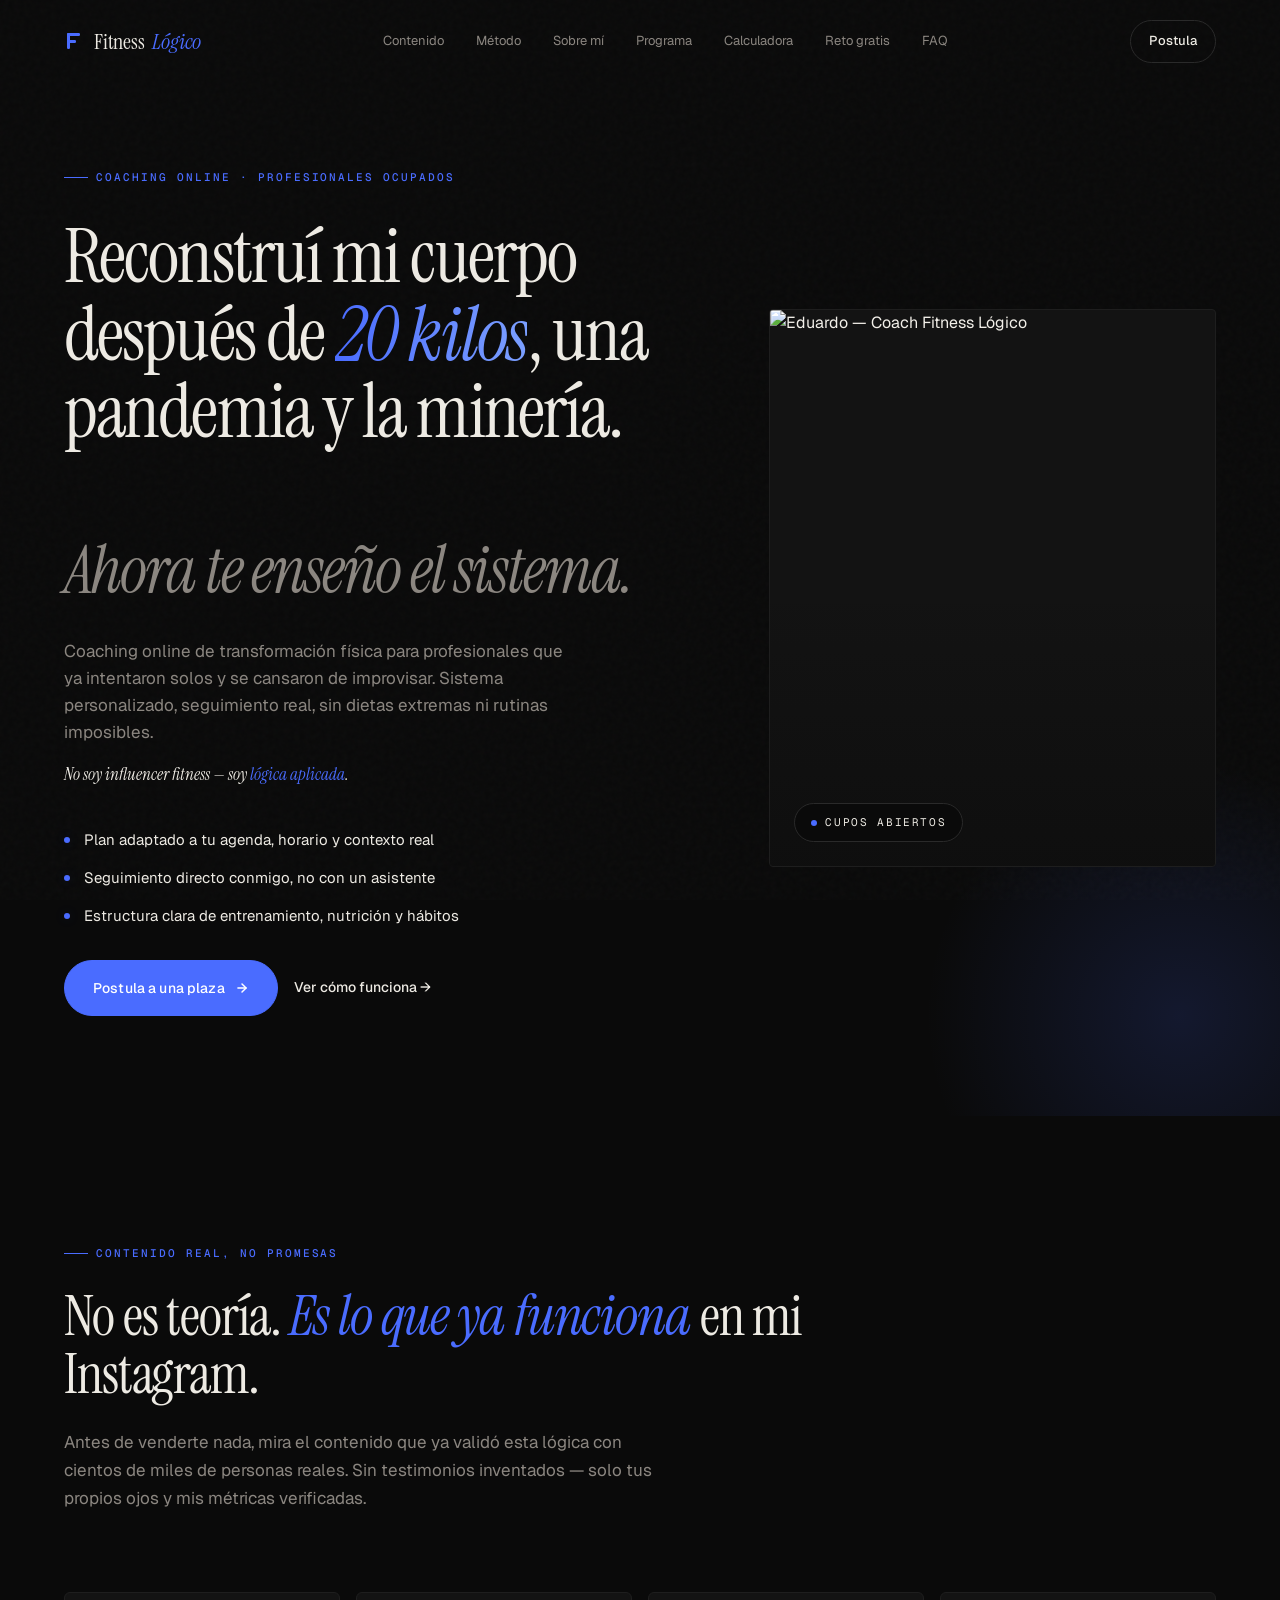
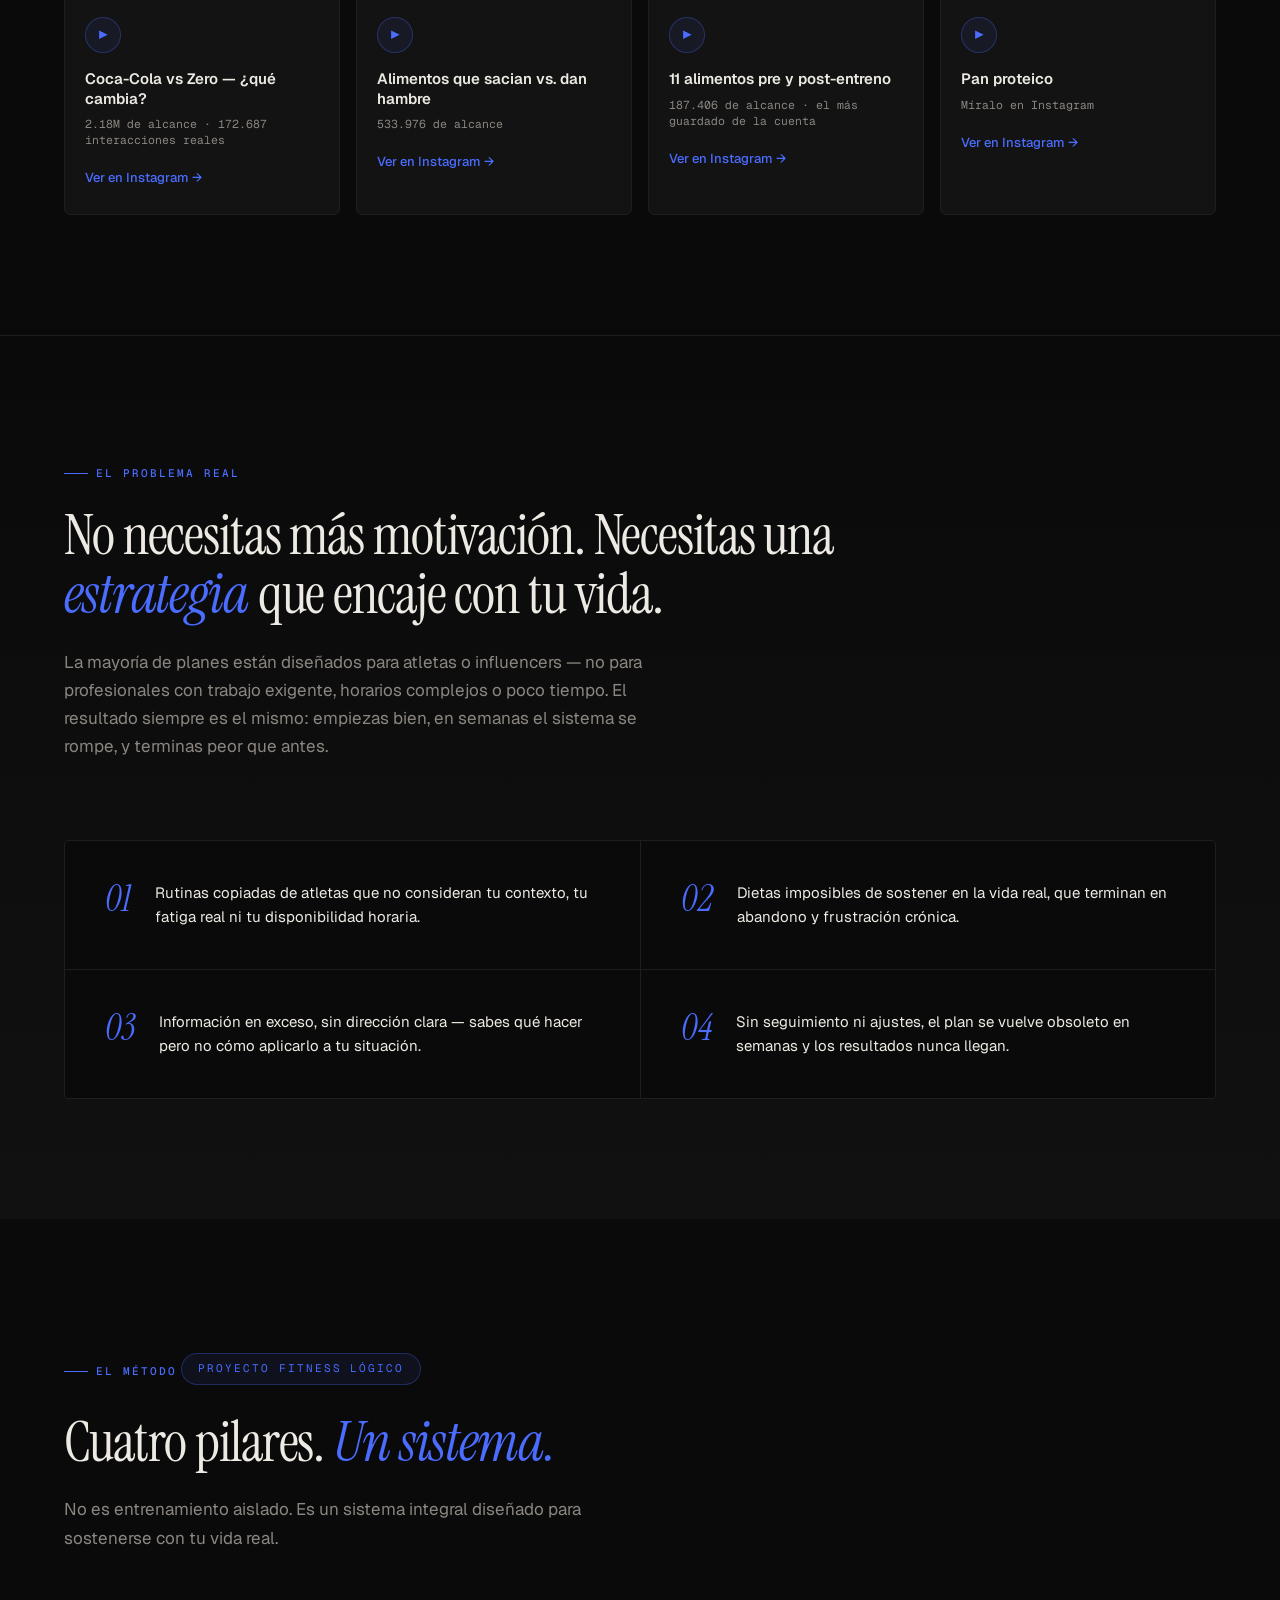
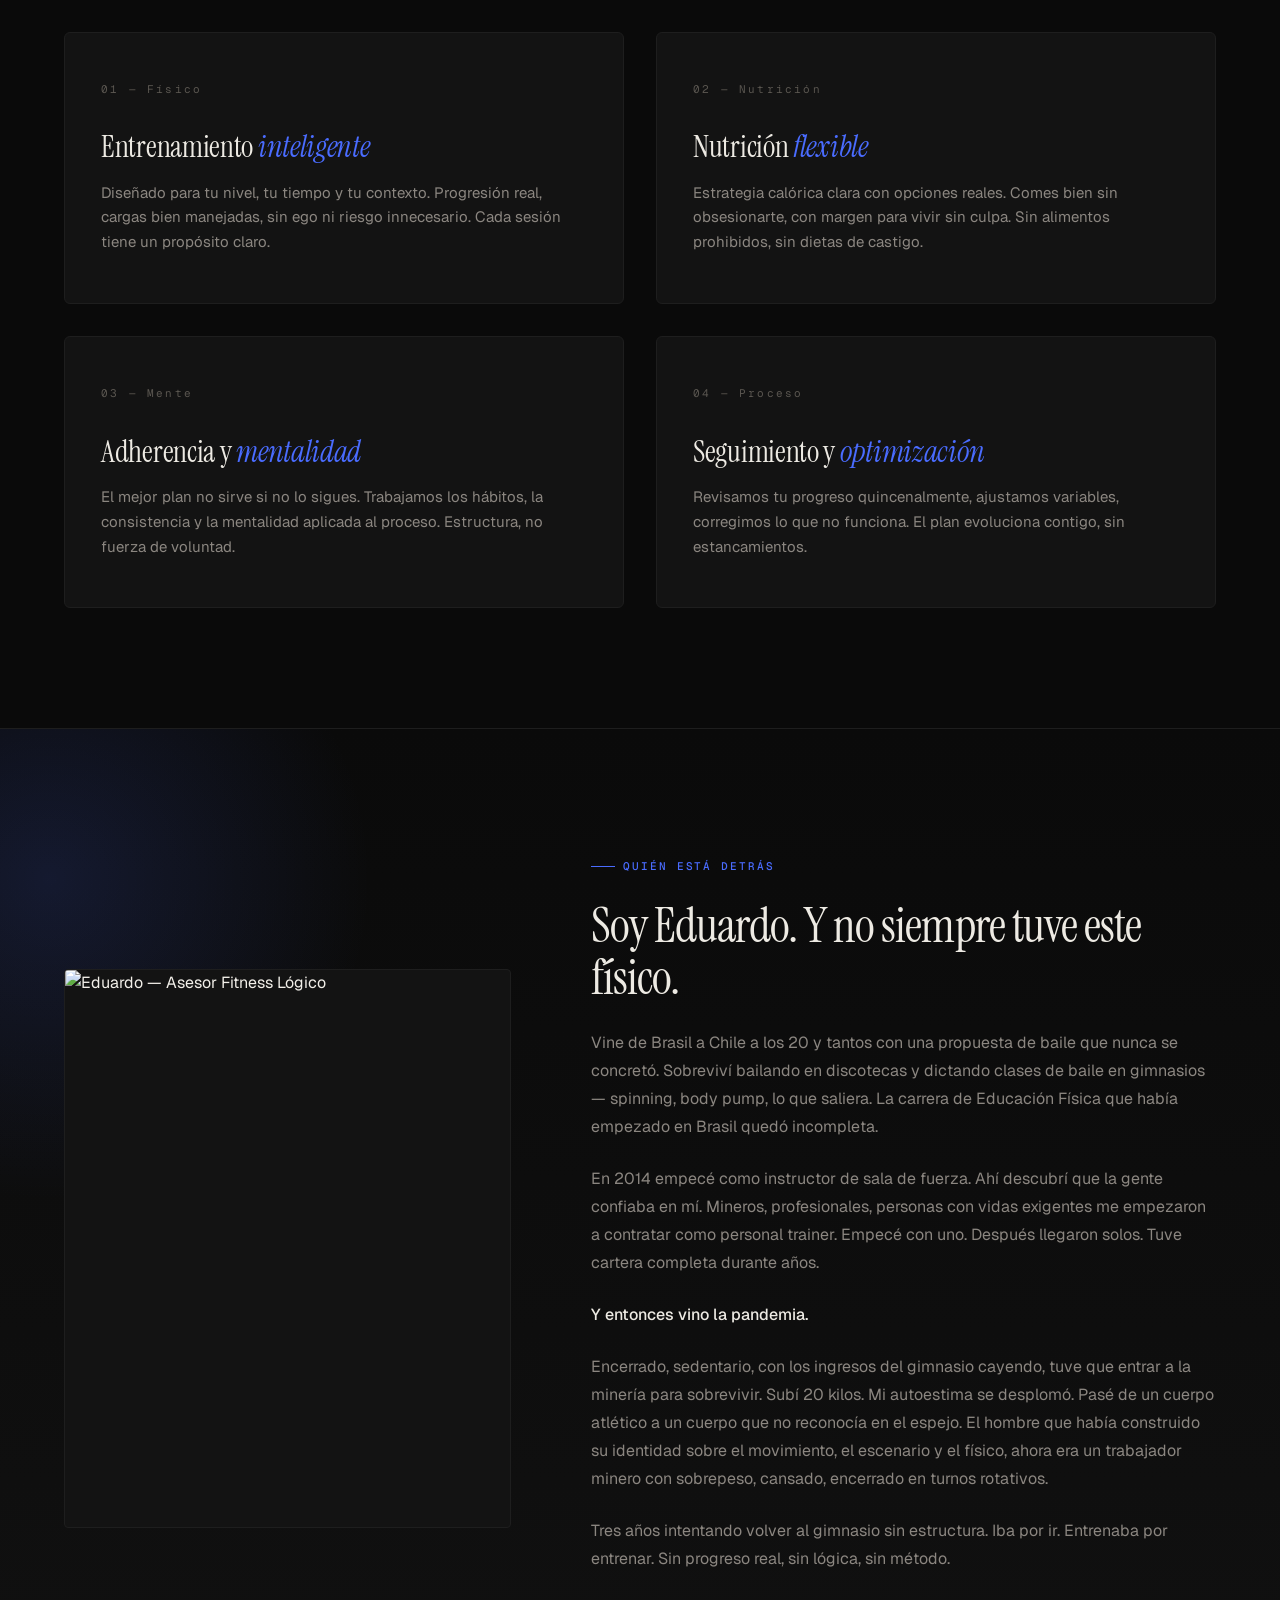
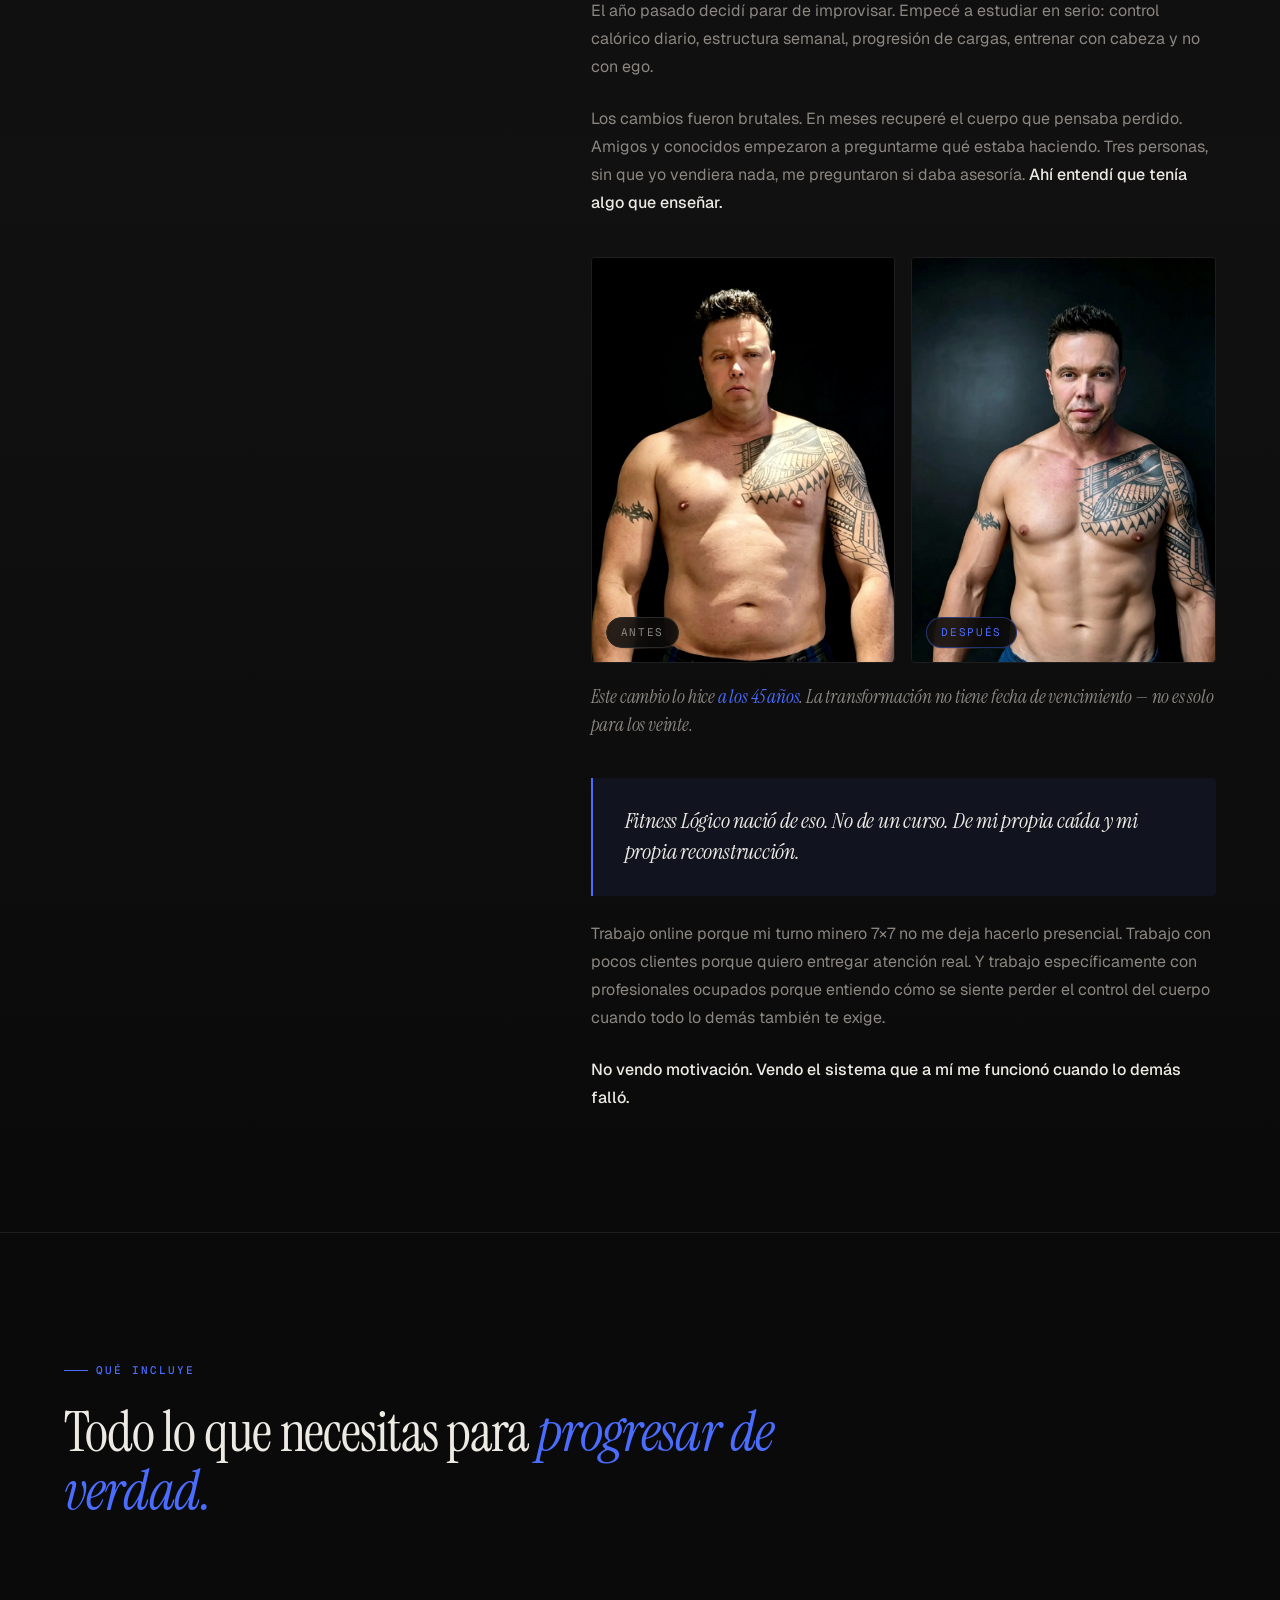
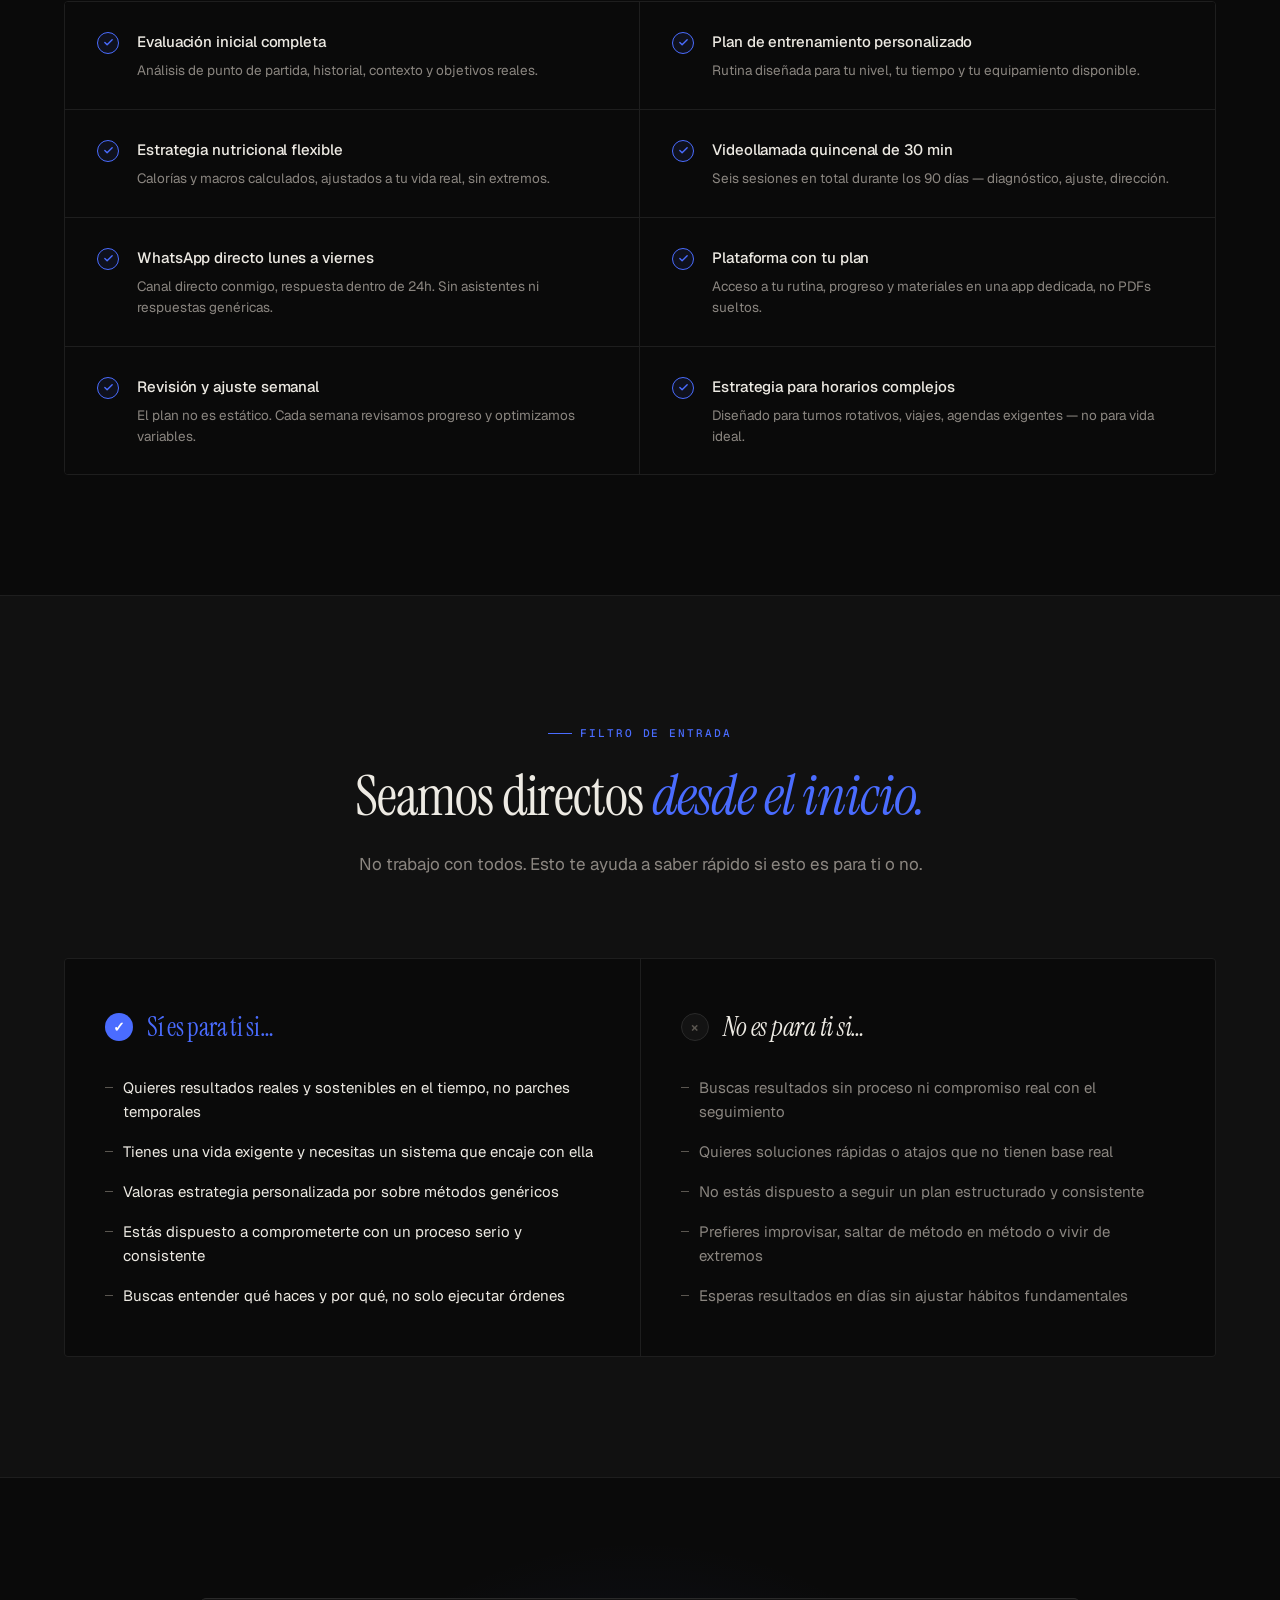
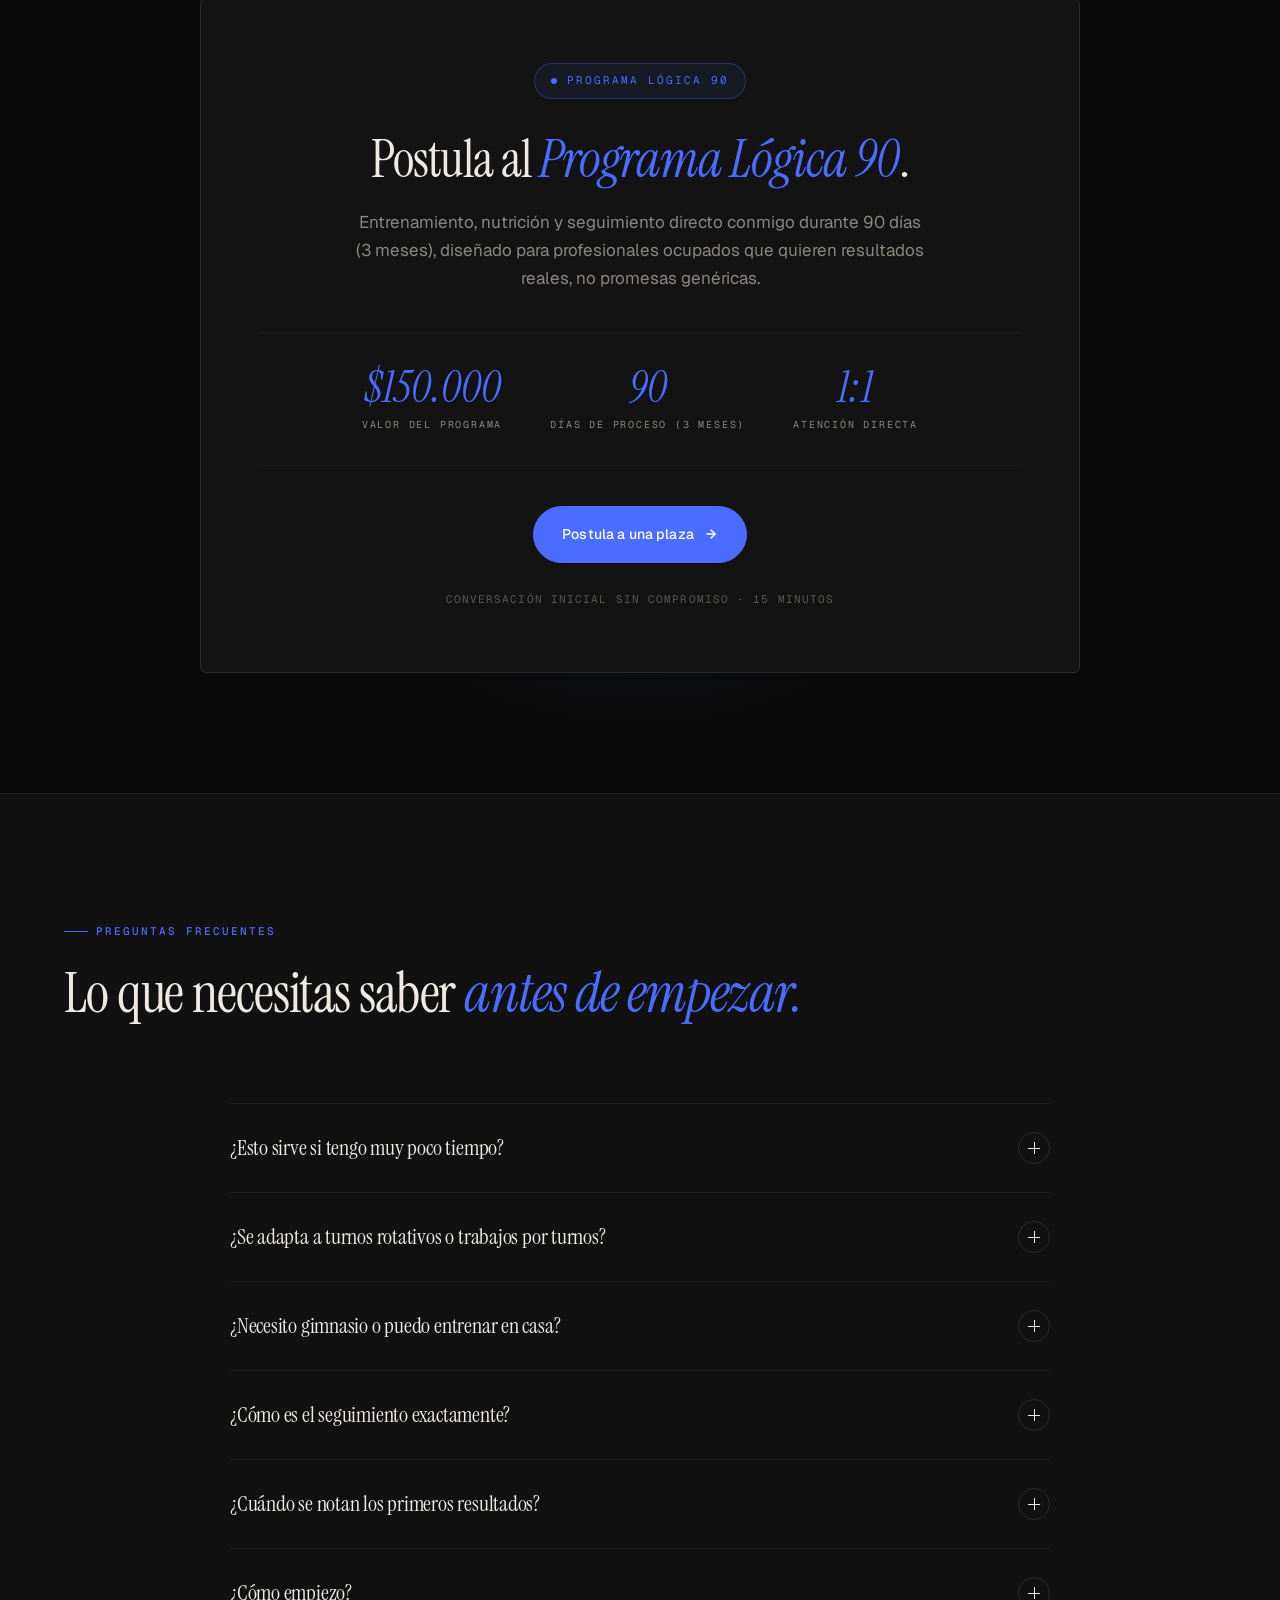
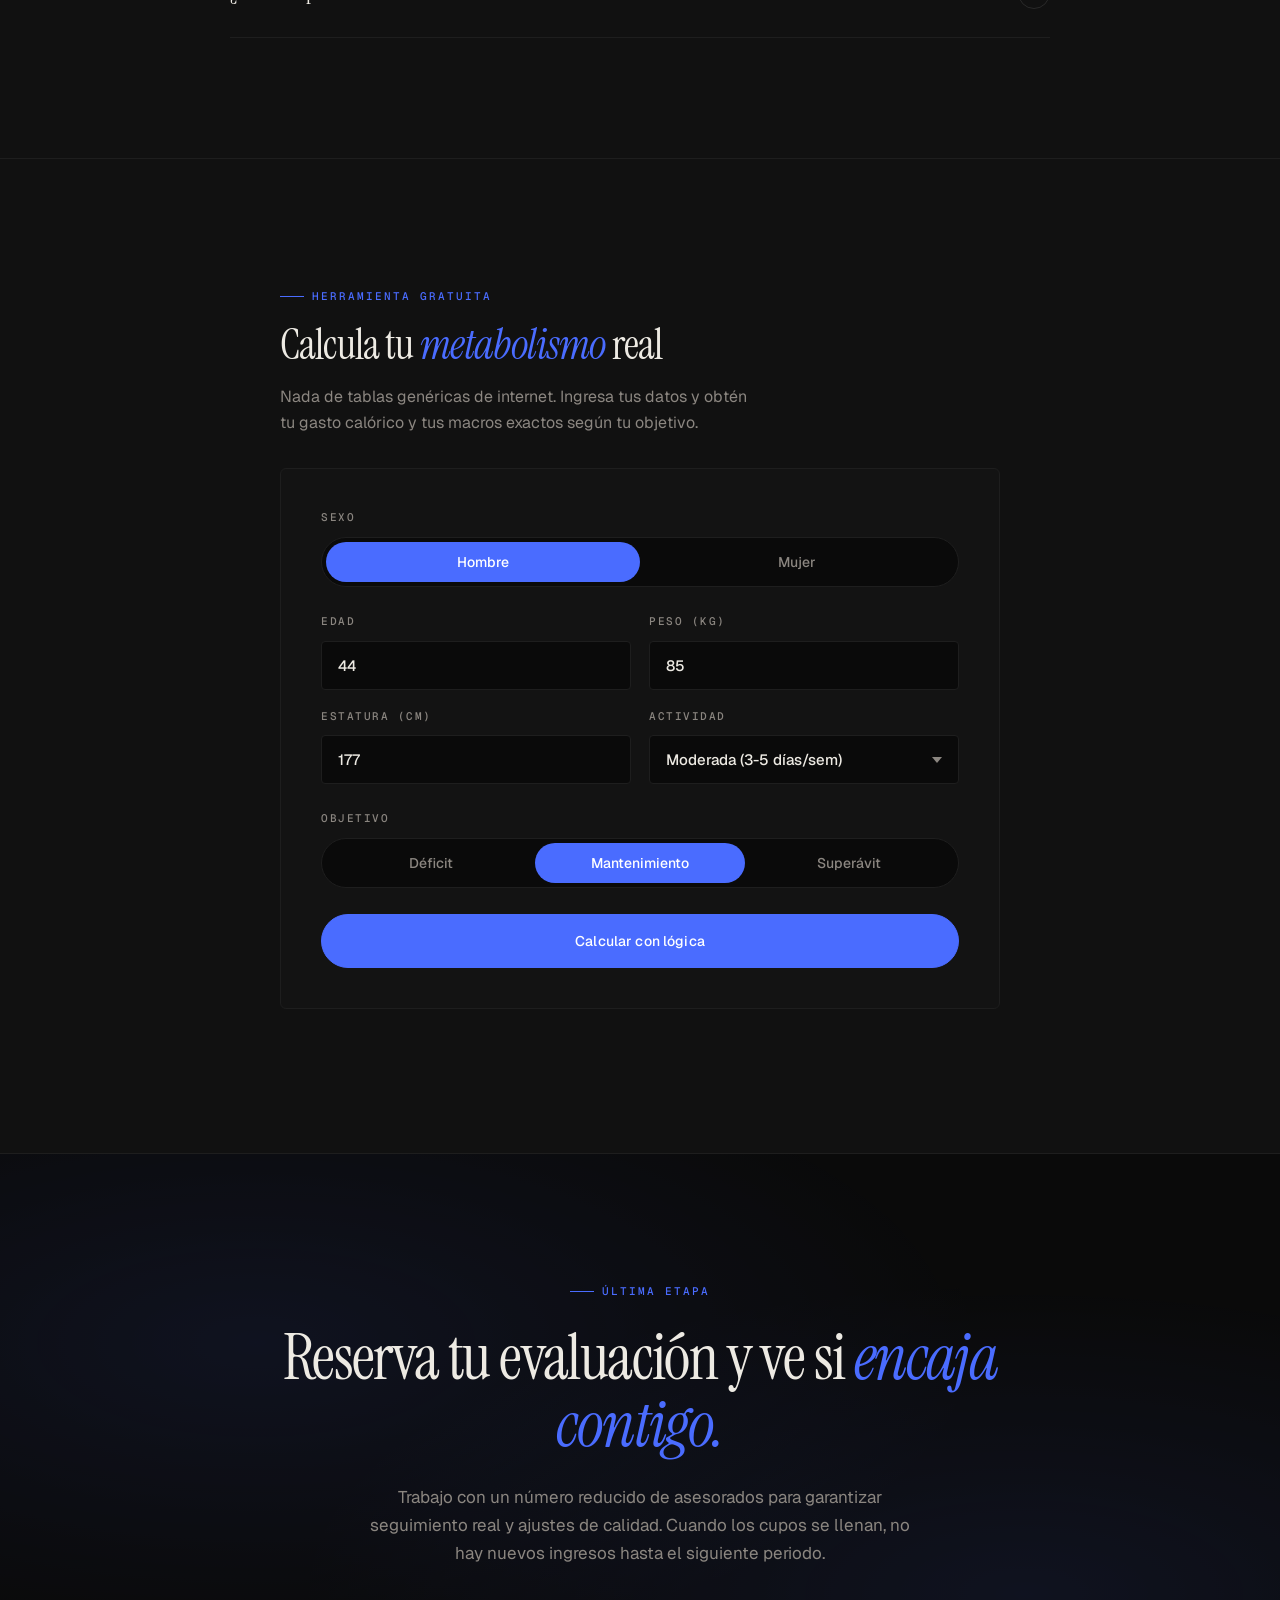
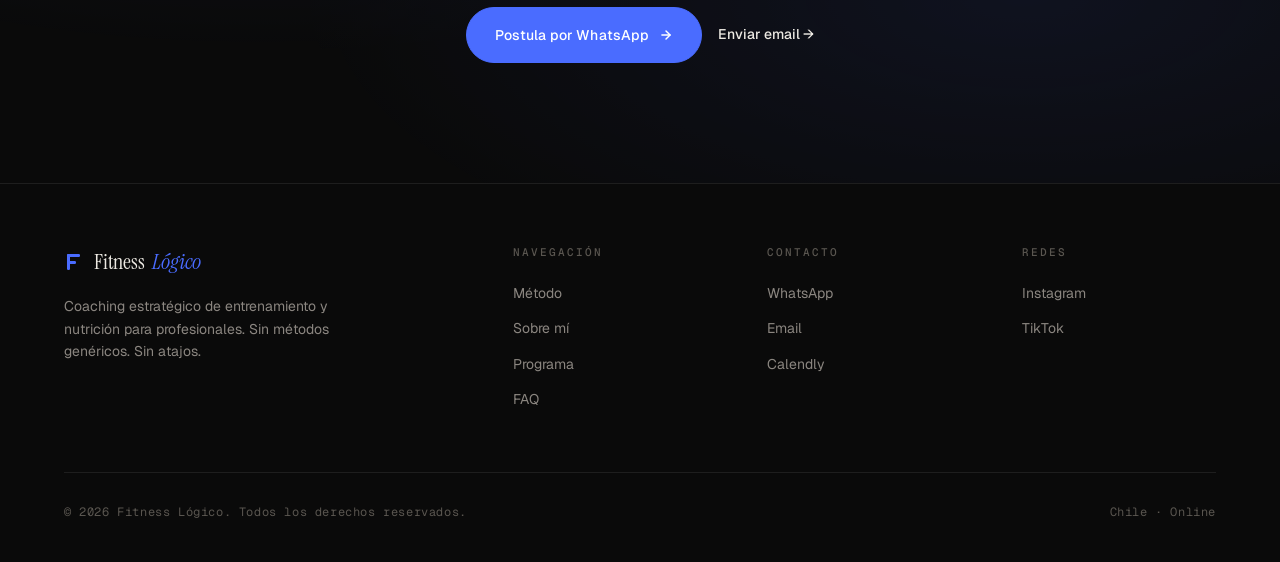
==== commit a9377006: "Add files via upload" ====
--- a/index.html
+++ b/index.html
@@ -291,6 +291,16 @@
   color: var(--fg-muted);
   max-width: 520px;
 }
+
+.hero-tagline {
+  margin-top: 14px;
+  font-family: var(--serif);
+  font-size: 17px;
+  font-style: italic;
+  color: var(--fg);
+  max-width: 520px;
+}
+.hero-tagline em { font-style: italic; color: var(--accent); }
 
 .hero-bullets {
   list-style: none;
@@ -507,6 +517,39 @@
   margin-bottom: 4px;
 }
 
+/* ============ REELS SECTION ============ */
+.reels-section { background: var(--bg); }
+.reels-grid {
+  display: grid;
+  grid-template-columns: repeat(4, 1fr);
+  gap: 16px;
+  margin-top: 8px;
+}
+@media (max-width: 900px) { .reels-grid { grid-template-columns: repeat(2, 1fr); } }
+@media (max-width: 480px) { .reels-grid { grid-template-columns: 1fr; } }
+.reel-card {
+  display: block;
+  background: var(--bg-card);
+  border: 1px solid var(--border);
+  border-radius: 6px;
+  padding: 24px 20px;
+  transition: border-color .2s ease, transform .2s ease;
+}
+.reel-card:hover { border-color: var(--border-strong); transform: translateY(-2px); }
+.reel-icon {
+  width: 36px; height: 36px;
+  border-radius: 100px;
+  background: var(--accent-soft);
+  border: 1px solid rgba(74,108,255,0.3);
+  color: var(--accent);
+  display: flex; align-items: center; justify-content: center;
+  font-size: 12px;
+  margin-bottom: 16px;
+}
+.reel-title { font-family: var(--sans); font-size: 15px; font-weight: 600; color: var(--fg); line-height: 1.3; margin-bottom: 8px; }
+.reel-stat { font-family: var(--mono); font-size: 11.5px; color: var(--fg-muted); line-height: 1.4; margin-bottom: 16px; }
+.reel-link { font-family: var(--sans); font-size: 13px; font-weight: 500; color: var(--accent); }
+
 /* ============ PROBLEM SECTION ============ */
 .problem-section {
   background: linear-gradient(180deg, var(--bg) 0%, var(--bg-elevated) 100%);
@@ -1455,10 +1498,12 @@
         <span class="logo-mark">Fitness</span><span class="logo-accent">Lógico</span>
       </a>
       <nav class="nav">
+        <a href="#contenido">Contenido</a>
         <a href="#metodo">Método</a>
         <a href="#sobre-mi">Sobre mí</a>
         <a href="#programa">Programa</a>
         <a href="#calculadora">Calculadora</a>
+        <a href="reto.html">Reto gratis</a>
         <a href="#faq">FAQ</a>
       </nav>
       <a href="https://wa.me/56953361953?text=Hola%2C+quiero+conocer+el+Programa+L%C3%B3gica+90" class="btn-header" target="_blank" rel="noopener">Postula</a>
@@ -1480,6 +1525,7 @@
         <p class="hero-sub fade-up stagger-2">
           Coaching online de transformación física para profesionales que ya intentaron solos y se cansaron de improvisar. Sistema personalizado, seguimiento real, sin dietas extremas ni rutinas imposibles.
         </p>
+        <p class="hero-tagline fade-up stagger-2">No soy influencer fitness — soy <em>lógica aplicada</em>.</p>
         <ul class="hero-bullets fade-up stagger-3">
           <li>Plan adaptado a tu agenda, horario y contexto real</li>
           <li>Seguimiento directo conmigo, no con un asistente</li>
@@ -1497,6 +1543,43 @@
         <img src="https://fitnesslogico.com/lv_0_20260330122702.jpg" alt="Eduardo — Coach Fitness Lógico">
         <div class="hero-image-tag"><span class="dot"></span>Cupos abiertos</div>
       </div>
+    </div>
+  </div>
+</section>
+
+<!-- CONTENIDO REAL (REELS) -->
+<section class="reels-section" id="contenido">
+  <div class="container">
+    <div class="section-header fade-up">
+      <div class="eyebrow">Contenido real, no promesas</div>
+      <h2 class="section-title">No es teoría. <em>Es lo que ya funciona</em> en mi Instagram.</h2>
+      <p class="section-intro">Antes de venderte nada, mira el contenido que ya validó esta lógica con cientos de miles de personas reales. Sin testimonios inventados — solo tus propios ojos y mis métricas verificadas.</p>
+    </div>
+    <div class="reels-grid">
+      <a class="reel-card fade-up" href="https://www.instagram.com/reel/DcSAdvjuICh/" target="_blank" rel="noopener">
+        <div class="reel-icon">▶</div>
+        <h3 class="reel-title">Coca-Cola vs Zero — ¿qué cambia?</h3>
+        <p class="reel-stat">2.18M de alcance · 172.687 interacciones reales</p>
+        <span class="reel-link">Ver en Instagram →</span>
+      </a>
+      <a class="reel-card fade-up stagger-1" href="https://www.instagram.com/reel/Dc9nDf4OQKL/" target="_blank" rel="noopener">
+        <div class="reel-icon">▶</div>
+        <h3 class="reel-title">Alimentos que sacian vs. dan hambre</h3>
+        <p class="reel-stat">533.976 de alcance</p>
+        <span class="reel-link">Ver en Instagram →</span>
+      </a>
+      <a class="reel-card fade-up stagger-2" href="https://www.instagram.com/reel/Db__OM3OemT/" target="_blank" rel="noopener">
+        <div class="reel-icon">▶</div>
+        <h3 class="reel-title">11 alimentos pre y post-entreno</h3>
+        <p class="reel-stat">187.406 de alcance · el más guardado de la cuenta</p>
+        <span class="reel-link">Ver en Instagram →</span>
+      </a>
+      <a class="reel-card fade-up stagger-3" href="https://www.instagram.com/reel/Dcmi4CYuHUF/" target="_blank" rel="noopener">
+        <div class="reel-icon">▶</div>
+        <h3 class="reel-title">Pan proteico</h3>
+        <p class="reel-stat">Míralo en Instagram</p>
+        <span class="reel-link">Ver en Instagram →</span>
+      </a>
     </div>
   </div>
 </section>
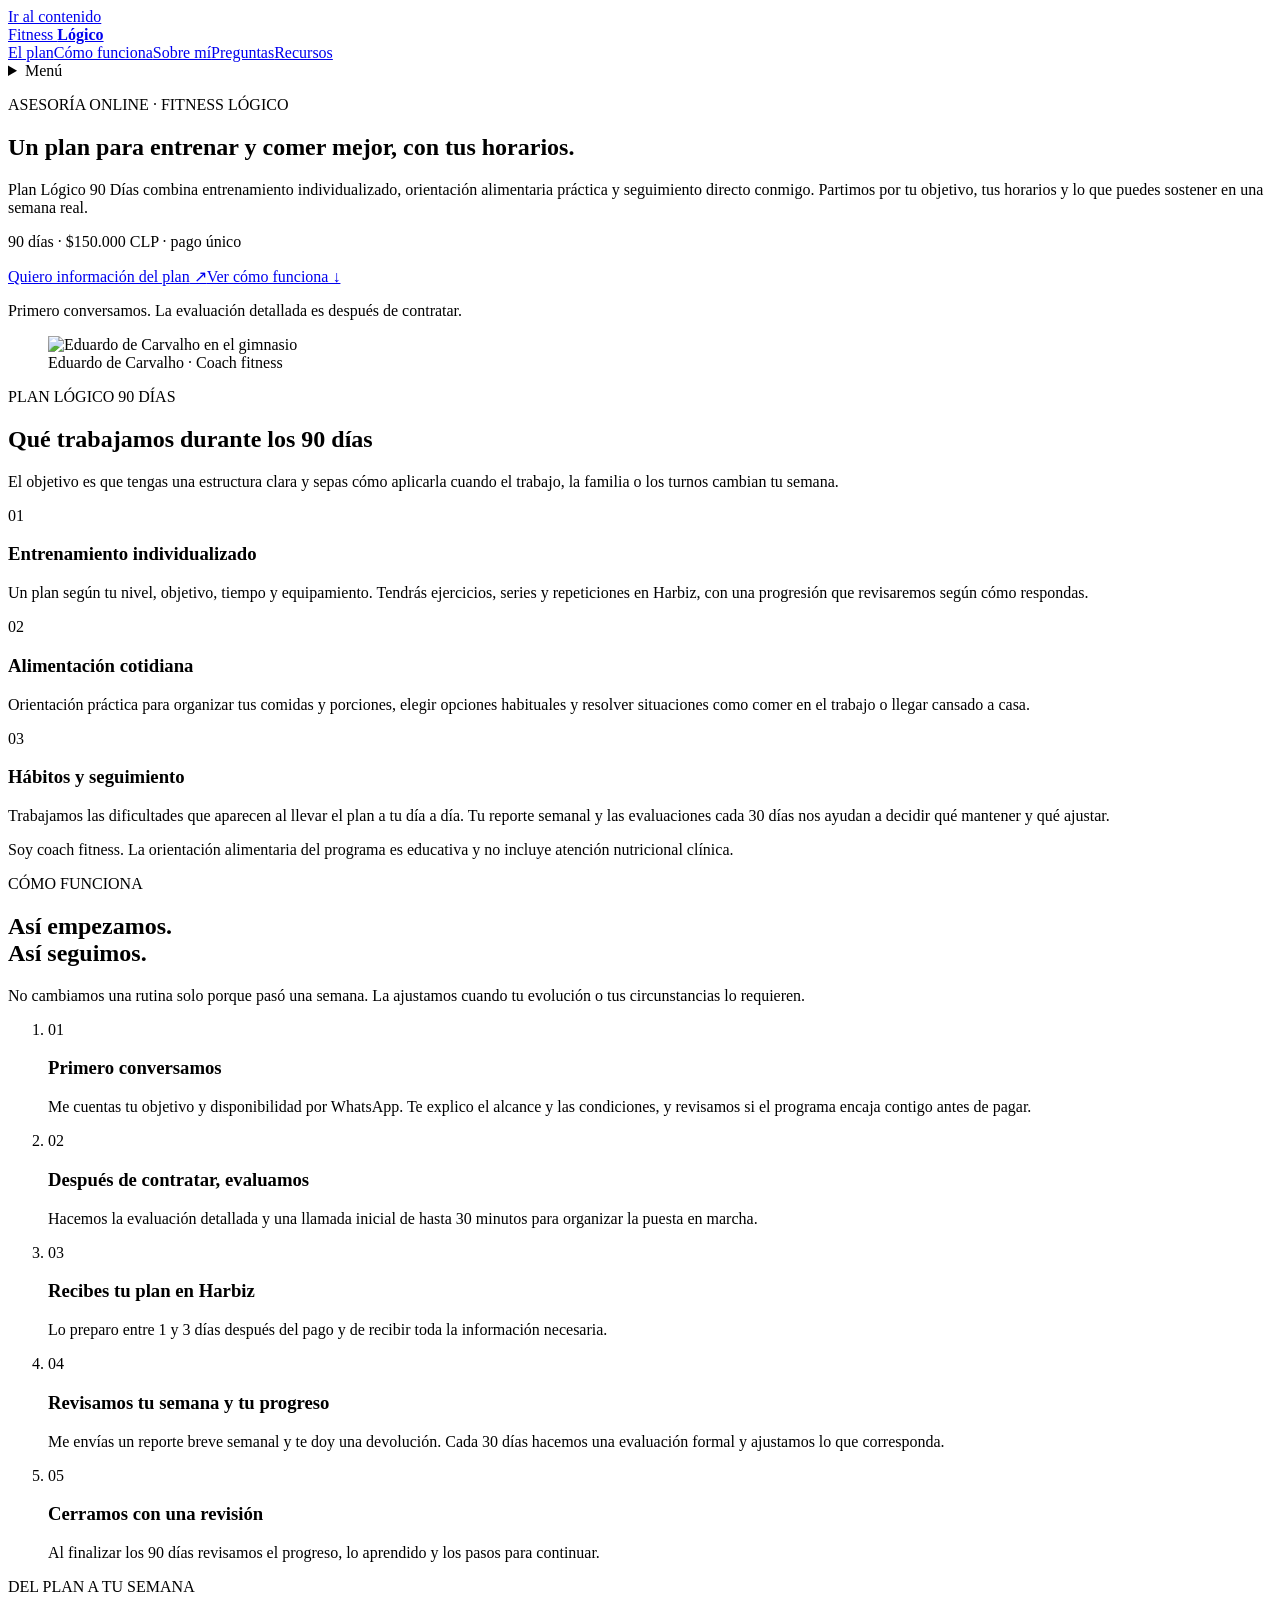
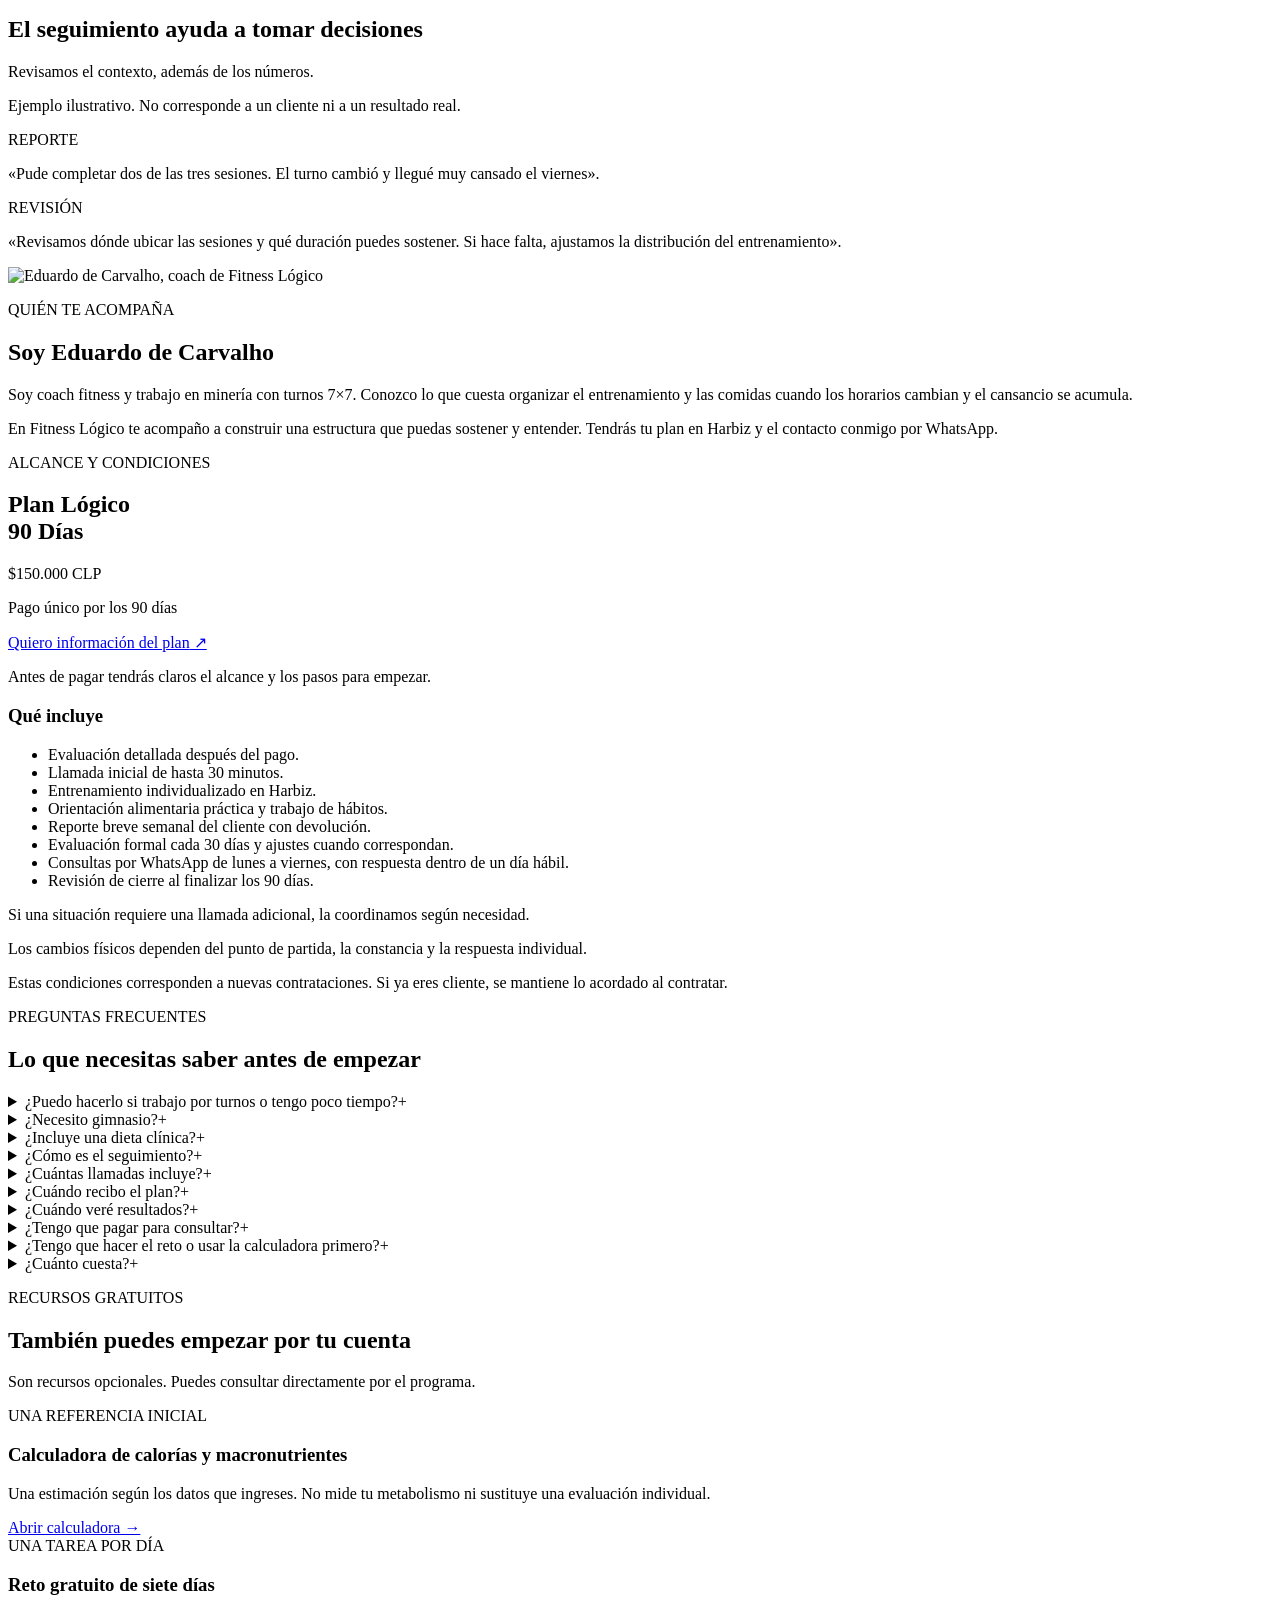
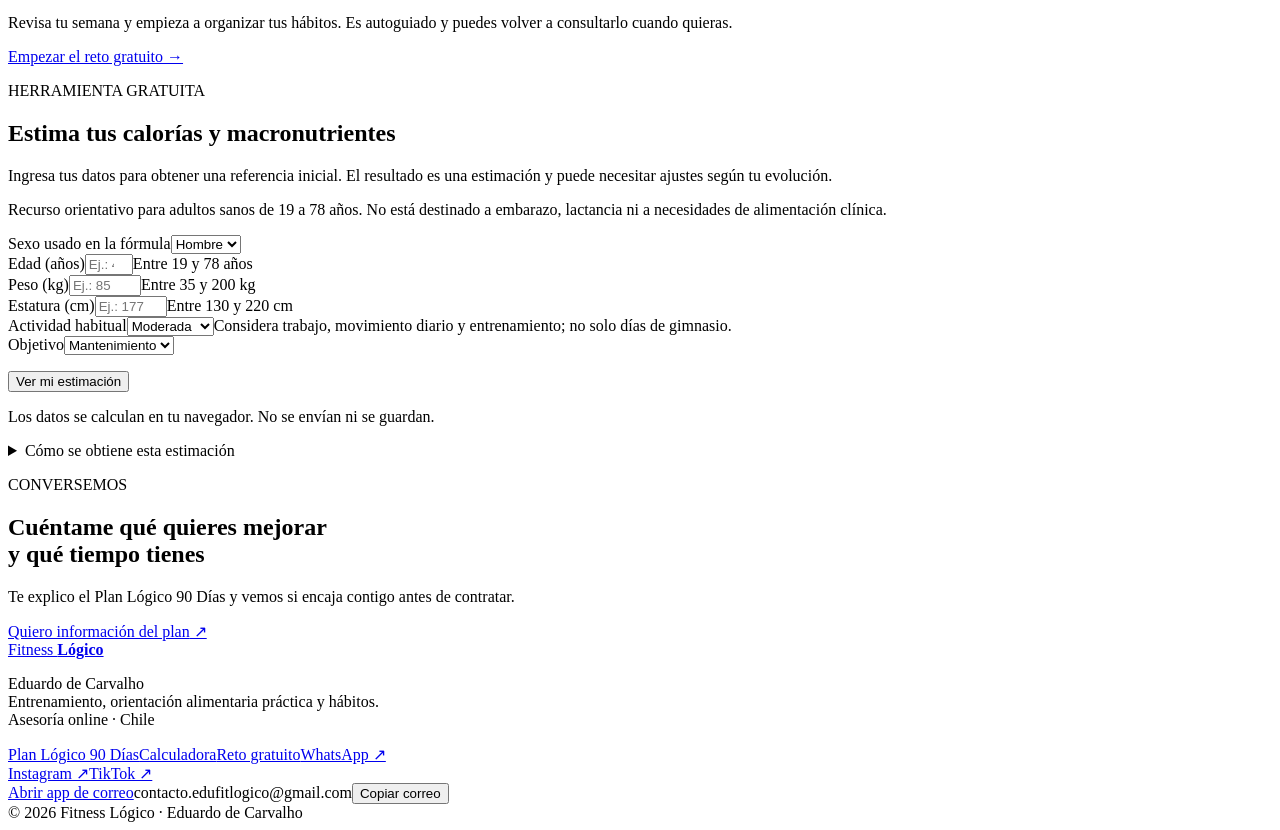
==== commit 1a03bfcd: "Add files via upload" ====
--- a/index.html
+++ b/index.html
@@ -1,2280 +1 @@
-<!DOCTYPE html>
-<html lang="es">
-<head>
-<meta charset="UTF-8">
-<meta name="viewport" content="width=device-width, initial-scale=1.0">
-<title>Fitness Lógico — Coaching de transformación física para profesionales ocupados</title>
-<meta name="description" content="Coaching online personalizado para profesionales con vidas exigentes. Sistema de entrenamiento, nutrición y hábitos diseñado para tu agenda real. Sin métodos genéricos.">
-<meta property="og:title" content="Fitness Lógico — Coaching de transformación física">
-<meta property="og:description" content="Sistema personalizado para profesionales ocupados que se cansaron de improvisar.">
-<meta property="og:type" content="website">
-
-<link rel="preconnect" href="https://fonts.googleapis.com">
-<link rel="preconnect" href="https://fonts.gstatic.com" crossorigin>
-<link href="https://fonts.googleapis.com/css2?family=Instrument+Serif:ital@0;1&family=Geist:wght@300;400;500;600;700&family=Geist+Mono:wght@400;500&display=swap" rel="stylesheet">
-
-<style>
-:root {
-  --bg: #0A0A0A;
-  --bg-elevated: #111111;
-  --bg-card: #131313;
-  --border: #1E1E1E;
-  --border-strong: #2A2A2A;
-  --fg: #EDEAE3;
-  --fg-muted: #8B8680;
-  --fg-dim: #5A5650;
-  --accent: #4A6CFF;
-  --accent-glow: rgba(74, 108, 255, 0.15);
-  --accent-soft: rgba(74, 108, 255, 0.08);
-
-  --serif: "Instrument Serif", "Times New Roman", serif;
-  --sans: "Geist", -apple-system, BlinkMacSystemFont, sans-serif;
-  --mono: "Geist Mono", "SF Mono", monospace;
-}
-
-* {
-  margin: 0;
-  padding: 0;
-  box-sizing: border-box;
-  -webkit-font-smoothing: antialiased;
-  -moz-osx-font-smoothing: grayscale;
-}
-
-html {
-  scroll-behavior: smooth;
-  background: var(--bg);
-}
-
-body {
-  background: var(--bg);
-  color: var(--fg);
-  font-family: var(--sans);
-  font-weight: 400;
-  font-size: 16px;
-  line-height: 1.6;
-  overflow-x: hidden;
-  position: relative;
-}
-
-body::before {
-  content: "";
-  position: fixed;
-  inset: 0;
-  pointer-events: none;
-  z-index: 1;
-  opacity: 0.025;
-  background-image: url("data:image/svg+xml,%3Csvg viewBox='0 0 200 200' xmlns='http://www.w3.org/2000/svg'%3E%3Cfilter id='noiseFilter'%3E%3CfeTurbulence type='fractalNoise' baseFrequency='0.85' numOctaves='3' stitchTiles='stitch'/%3E%3C/filter%3E%3Crect width='100%25' height='100%25' filter='url(%23noiseFilter)'/%3E%3C/svg%3E");
-}
-
-a { color: inherit; text-decoration: none; }
-img { max-width: 100%; display: block; }
-
-/* ============ TYPOGRAPHY ============ */
-.display {
-  font-family: var(--serif);
-  font-weight: 400;
-  letter-spacing: -0.02em;
-  line-height: 1;
-}
-
-.display-italic {
-  font-style: italic;
-}
-
-.label {
-  font-family: var(--mono);
-  font-size: 11px;
-  font-weight: 500;
-  text-transform: uppercase;
-  letter-spacing: 0.2em;
-  color: var(--fg-muted);
-}
-
-.eyebrow {
-  display: inline-flex;
-  align-items: center;
-  gap: 8px;
-  font-family: var(--mono);
-  font-size: 11px;
-  font-weight: 500;
-  text-transform: uppercase;
-  letter-spacing: 0.18em;
-  color: var(--accent);
-}
-
-.eyebrow::before {
-  content: "";
-  width: 24px;
-  height: 1px;
-  background: var(--accent);
-}
-
-/* ============ LAYOUT ============ */
-.container {
-  width: 100%;
-  max-width: 1200px;
-  margin: 0 auto;
-  padding: 0 24px;
-  position: relative;
-  z-index: 2;
-}
-
-section {
-  position: relative;
-  padding: 120px 0;
-}
-
-@media (max-width: 768px) {
-  section { padding: 80px 0; }
-}
-
-/* ============ HEADER ============ */
-.site-header {
-  position: fixed;
-  top: 0;
-  left: 0;
-  right: 0;
-  z-index: 100;
-  padding: 20px 0;
-  transition: background 0.3s ease, backdrop-filter 0.3s ease, border-color 0.3s ease;
-  border-bottom: 1px solid transparent;
-}
-
-.site-header.scrolled {
-  background: rgba(10, 10, 10, 0.85);
-  backdrop-filter: blur(20px);
-  -webkit-backdrop-filter: blur(20px);
-  border-bottom-color: var(--border);
-}
-
-.header-inner {
-  display: flex;
-  align-items: center;
-  justify-content: space-between;
-  gap: 32px;
-}
-
-.logo {
-  font-family: var(--serif);
-  font-size: 22px;
-  font-weight: 400;
-  letter-spacing: -0.01em;
-  display: flex;
-  align-items: center;
-  gap: 8px;
-}
-
-.logo-svg {
-  flex-shrink: 0;
-  margin-right: 2px;
-}
-
-.logo-mark {
-  color: var(--fg);
-}
-
-.logo-accent {
-  font-style: italic;
-  color: var(--accent);
-}
-
-.nav {
-  display: flex;
-  gap: 32px;
-  align-items: center;
-}
-
-.nav a {
-  font-size: 13px;
-  color: var(--fg-muted);
-  transition: color 0.2s ease;
-  font-weight: 400;
-}
-
-.nav a:hover { color: var(--fg); }
-
-.btn-header {
-  font-family: var(--sans);
-  font-size: 13px;
-  font-weight: 500;
-  padding: 10px 18px;
-  border: 1px solid var(--border-strong);
-  border-radius: 100px;
-  color: var(--fg);
-  transition: all 0.2s ease;
-  background: transparent;
-  cursor: pointer;
-}
-
-.btn-header:hover {
-  border-color: var(--accent);
-  background: var(--accent-soft);
-}
-
-@media (max-width: 768px) {
-  .nav { display: none; }
-}
-
-/* ============ HERO ============ */
-.hero {
-  padding-top: 160px;
-  padding-bottom: 100px;
-  position: relative;
-  min-height: 100vh;
-  display: flex;
-  align-items: center;
-}
-
-.hero::after {
-  content: "";
-  position: absolute;
-  bottom: -200px;
-  right: -200px;
-  width: 600px;
-  height: 600px;
-  background: radial-gradient(circle, var(--accent-glow) 0%, transparent 60%);
-  pointer-events: none;
-  z-index: 0;
-}
-
-.hero-grid {
-  display: grid;
-  grid-template-columns: 1.4fr 1fr;
-  gap: 80px;
-  align-items: center;
-  position: relative;
-  z-index: 2;
-}
-
-@media (max-width: 968px) {
-  .hero-grid {
-    grid-template-columns: 1fr;
-    gap: 60px;
-  }
-}
-
-.hero-content > * + * { margin-top: 32px; }
-
-.hero h1 {
-  font-family: var(--serif);
-  font-size: clamp(42px, 6.5vw, 76px);
-  font-weight: 400;
-  line-height: 1.02;
-  letter-spacing: -0.025em;
-  color: var(--fg);
-}
-
-.hero h1 .accent {
-  font-style: italic;
-  color: var(--accent);
-}
-
-.hero h1 .accent-animated {
-  font-style: italic;
-  background: linear-gradient(90deg, #4A6CFF, #7B9FFF, #4A6CFF);
-  background-size: 200% auto;
-  -webkit-background-clip: text;
-  -webkit-text-fill-color: transparent;
-  background-clip: text;
-  animation: gradientShimmer 3s linear infinite;
-}
-
-.hero h1 .number {
-  font-style: italic;
-  position: relative;
-  display: inline-block;
-}
-
-.hero-sub {
-  font-size: 17px;
-  line-height: 1.6;
-  color: var(--fg-muted);
-  max-width: 520px;
-}
-
-.hero-tagline {
-  margin-top: 14px;
-  font-family: var(--serif);
-  font-size: 17px;
-  font-style: italic;
-  color: var(--fg);
-  max-width: 520px;
-}
-.hero-tagline em { font-style: italic; color: var(--accent); }
-
-.hero-bullets {
-  list-style: none;
-  display: flex;
-  flex-direction: column;
-  gap: 14px;
-  padding-top: 8px;
-}
-
-.hero-bullets li {
-  display: flex;
-  align-items: flex-start;
-  gap: 14px;
-  font-size: 15px;
-  color: var(--fg);
-}
-
-.hero-bullets li::before {
-  content: "";
-  width: 6px;
-  height: 6px;
-  background: var(--accent);
-  border-radius: 50%;
-  margin-top: 9px;
-  flex-shrink: 0;
-  box-shadow: 0 0 12px var(--accent-glow);
-}
-
-.hero-cta-row {
-  display: flex;
-  gap: 16px;
-  flex-wrap: wrap;
-  align-items: center;
-}
-
-.btn-primary {
-  display: inline-flex;
-  align-items: center;
-  justify-content: center;
-  gap: 10px;
-  font-family: var(--sans);
-  font-size: 14px;
-  font-weight: 500;
-  padding: 16px 28px;
-  background: var(--accent);
-  color: #fff;
-  border: 1px solid var(--accent);
-  border-radius: 100px;
-  cursor: pointer;
-  transition: all 0.25s cubic-bezier(0.4, 0, 0.2, 1);
-  letter-spacing: 0.01em;
-  position: relative;
-  overflow: hidden;
-}
-
-.btn-primary::before {
-  content: "";
-  position: absolute;
-  inset: 0;
-  background: rgba(255, 255, 255, 0.1);
-  transform: translateY(100%);
-  transition: transform 0.3s ease;
-}
-
-.btn-primary:hover::before { transform: translateY(0); }
-.btn-primary:hover {
-  transform: translateY(-1px);
-  box-shadow: 0 12px 40px var(--accent-glow);
-}
-
-.btn-primary svg {
-  position: relative;
-  z-index: 1;
-  transition: transform 0.25s ease;
-}
-
-.btn-primary:hover svg { transform: translateX(3px); }
-
-.btn-secondary {
-  display: inline-flex;
-  align-items: center;
-  gap: 8px;
-  font-family: var(--sans);
-  font-size: 14px;
-  font-weight: 500;
-  color: var(--fg);
-  padding: 16px 0;
-  border-bottom: 1px solid transparent;
-  transition: border-color 0.2s ease, color 0.2s ease;
-}
-
-.btn-secondary:hover {
-  color: var(--accent);
-  border-bottom-color: var(--accent);
-}
-
-/* Hero image */
-.hero-image-wrap {
-  position: relative;
-  aspect-ratio: 4/5;
-  border-radius: 4px;
-  overflow: hidden;
-  background: var(--bg-card);
-  border: 1px solid var(--border);
-  animation: float 6s ease-in-out infinite;
-}
-
-.hero-image-wrap::after {
-  content: "";
-  position: absolute;
-  inset: 0;
-  background: linear-gradient(180deg, transparent 50%, rgba(10,10,10,0.5) 100%);
-  pointer-events: none;
-}
-
-.hero-image-wrap img {
-  width: 100%;
-  height: 100%;
-  object-fit: cover;
-  filter: contrast(1.05) saturate(0.9);
-}
-
-.hero-image-tag {
-  position: absolute;
-  bottom: 24px;
-  left: 24px;
-  z-index: 2;
-  background: rgba(10, 10, 10, 0.85);
-  backdrop-filter: blur(12px);
-  border: 1px solid var(--border-strong);
-  padding: 10px 16px;
-  border-radius: 100px;
-  font-family: var(--mono);
-  font-size: 11px;
-  letter-spacing: 0.15em;
-  text-transform: uppercase;
-  color: var(--fg);
-}
-
-.hero-image-tag .dot {
-  display: inline-block;
-  width: 6px;
-  height: 6px;
-  background: var(--accent);
-  border-radius: 50%;
-  margin-right: 8px;
-  animation: pulse 2s ease-in-out infinite;
-}
-
-@keyframes pulse {
-  0%, 100% { opacity: 1; }
-  50% { opacity: 0.4; }
-}
-
-@keyframes float {
-  0%, 100% { transform: translateY(0px); }
-  50% { transform: translateY(-10px); }
-}
-
-@keyframes gradientShimmer {
-  0% { background-position: 0% 50%; }
-  50% { background-position: 100% 50%; }
-  100% { background-position: 0% 50%; }
-}
-
-/* ============ SECTION HEADERS ============ */
-.section-header {
-  max-width: 800px;
-  margin-bottom: 80px;
-}
-
-.section-header.center {
-  text-align: center;
-  margin-left: auto;
-  margin-right: auto;
-}
-
-.section-title {
-  font-family: var(--serif);
-  font-size: clamp(34px, 4.5vw, 56px);
-  font-weight: 400;
-  line-height: 1.05;
-  letter-spacing: -0.02em;
-  margin-top: 24px;
-  color: var(--fg);
-}
-
-.section-title em {
-  font-style: italic;
-  color: var(--accent);
-}
-
-.section-intro {
-  margin-top: 24px;
-  font-size: 17px;
-  line-height: 1.65;
-  color: var(--fg-muted);
-  max-width: 600px;
-}
-
-/* Method name badge */
-.method-name {
-  display: inline-block;
-  font-family: var(--mono);
-  font-size: 11px;
-  letter-spacing: 0.18em;
-  text-transform: uppercase;
-  color: var(--accent);
-  background: var(--accent-soft);
-  border: 1px solid rgba(74, 108, 255, 0.3);
-  padding: 6px 16px;
-  border-radius: 100px;
-  margin-top: 14px;
-  margin-bottom: 4px;
-}
-
-/* ============ REELS SECTION ============ */
-.reels-section { background: var(--bg); }
-.reels-grid {
-  display: grid;
-  grid-template-columns: repeat(4, 1fr);
-  gap: 16px;
-  margin-top: 8px;
-}
-@media (max-width: 900px) { .reels-grid { grid-template-columns: repeat(2, 1fr); } }
-@media (max-width: 480px) { .reels-grid { grid-template-columns: 1fr; } }
-.reel-card {
-  display: block;
-  background: var(--bg-card);
-  border: 1px solid var(--border);
-  border-radius: 6px;
-  padding: 24px 20px;
-  transition: border-color .2s ease, transform .2s ease;
-}
-.reel-card:hover { border-color: var(--border-strong); transform: translateY(-2px); }
-.reel-icon {
-  width: 36px; height: 36px;
-  border-radius: 100px;
-  background: var(--accent-soft);
-  border: 1px solid rgba(74,108,255,0.3);
-  color: var(--accent);
-  display: flex; align-items: center; justify-content: center;
-  font-size: 12px;
-  margin-bottom: 16px;
-}
-.reel-title { font-family: var(--sans); font-size: 15px; font-weight: 600; color: var(--fg); line-height: 1.3; margin-bottom: 8px; }
-.reel-stat { font-family: var(--mono); font-size: 11.5px; color: var(--fg-muted); line-height: 1.4; margin-bottom: 16px; }
-.reel-link { font-family: var(--sans); font-size: 13px; font-weight: 500; color: var(--accent); }
-
-/* ============ PROBLEM SECTION ============ */
-.problem-section {
-  background: linear-gradient(180deg, var(--bg) 0%, var(--bg-elevated) 100%);
-  border-top: 1px solid var(--border);
-}
-
-.problem-grid {
-  display: grid;
-  grid-template-columns: repeat(2, 1fr);
-  gap: 1px;
-  background: var(--border);
-  border: 1px solid var(--border);
-  border-radius: 4px;
-  overflow: hidden;
-}
-
-@media (max-width: 768px) {
-  .problem-grid { grid-template-columns: 1fr; }
-}
-
-.problem-item {
-  background: var(--bg);
-  padding: 40px;
-  display: flex;
-  gap: 24px;
-  transition: background 0.3s ease;
-}
-
-.problem-item:hover { background: var(--bg-card); }
-
-.problem-num {
-  font-family: var(--serif);
-  font-style: italic;
-  font-size: 36px;
-  color: var(--accent);
-  line-height: 1;
-  flex-shrink: 0;
-  font-weight: 400;
-}
-
-.problem-text {
-  font-size: 15px;
-  line-height: 1.6;
-  color: var(--fg);
-}
-
-/* ============ PILLARS SECTION ============ */
-.pillars-section {
-  background: var(--bg);
-}
-
-.pillars-grid {
-  display: grid;
-  grid-template-columns: repeat(2, 1fr);
-  gap: 32px;
-  margin-top: 60px;
-}
-
-@media (max-width: 768px) {
-  .pillars-grid { grid-template-columns: 1fr; gap: 24px; }
-}
-
-.pillar-card {
-  position: relative;
-  padding: 48px 36px;
-  background: var(--bg-card);
-  border: 1px solid var(--border);
-  border-radius: 6px;
-  transition: all 0.3s ease;
-  overflow: hidden;
-}
-
-.pillar-card::before {
-  content: "";
-  position: absolute;
-  top: 0;
-  left: 0;
-  width: 100%;
-  height: 1px;
-  background: linear-gradient(90deg, transparent, var(--accent), transparent);
-  opacity: 0;
-  transition: opacity 0.3s ease;
-}
-
-.pillar-card:hover {
-  border-color: var(--border-strong);
-  transform: translateY(-2px);
-}
-
-.pillar-card:hover::before { opacity: 1; }
-
-.pillar-num {
-  font-family: var(--mono);
-  font-size: 11px;
-  letter-spacing: 0.2em;
-  color: var(--fg-dim);
-  margin-bottom: 32px;
-}
-
-.pillar-title {
-  font-family: var(--serif);
-  font-size: 30px;
-  font-weight: 400;
-  letter-spacing: -0.01em;
-  line-height: 1.15;
-  margin-bottom: 16px;
-  color: var(--fg);
-}
-
-.pillar-title em {
-  font-style: italic;
-  color: var(--accent);
-}
-
-.pillar-desc {
-  font-size: 15px;
-  line-height: 1.65;
-  color: var(--fg-muted);
-}
-
-/* ============ ABOUT SECTION ============ */
-.about-section {
-  background: linear-gradient(180deg, var(--bg) 0%, var(--bg-elevated) 50%, var(--bg) 100%);
-  border-top: 1px solid var(--border);
-  border-bottom: 1px solid var(--border);
-  position: relative;
-  overflow: hidden;
-}
-
-.about-section::before {
-  content: "";
-  position: absolute;
-  top: -200px;
-  left: -300px;
-  width: 700px;
-  height: 700px;
-  background: radial-gradient(circle, var(--accent-glow) 0%, transparent 65%);
-  pointer-events: none;
-}
-
-.about-grid {
-  display: grid;
-  grid-template-columns: 1fr 1.4fr;
-  gap: 80px;
-  align-items: start;
-  position: relative;
-}
-
-@media (max-width: 968px) {
-  .about-grid {
-    grid-template-columns: 1fr;
-    gap: 50px;
-  }
-}
-
-.about-image {
-  position: sticky;
-  top: 120px;
-  aspect-ratio: 4/5;
-  border-radius: 4px;
-  overflow: hidden;
-  border: 1px solid var(--border);
-  background: var(--bg-card);
-}
-
-.about-image img {
-  width: 100%;
-  height: 100%;
-  object-fit: cover;
-  filter: contrast(1.05) saturate(0.85);
-}
-
-@media (max-width: 968px) {
-  .about-image {
-    position: relative;
-    top: 0;
-    max-width: 480px;
-    margin: 0 auto;
-  }
-}
-
-.about-content > * + * { margin-top: 24px; }
-
-.about-headline {
-  font-family: var(--serif);
-  font-size: clamp(32px, 4vw, 48px);
-  font-weight: 400;
-  line-height: 1.1;
-  letter-spacing: -0.02em;
-  color: var(--fg);
-}
-
-.about-headline em {
-  font-style: italic;
-  color: var(--accent);
-}
-
-.about-text {
-  font-size: 16px;
-  line-height: 1.75;
-  color: var(--fg-muted);
-}
-
-.about-text strong {
-  color: var(--fg);
-  font-weight: 500;
-}
-
-.about-quote {
-  margin-top: 40px !important;
-  padding: 28px 32px;
-  border-left: 2px solid var(--accent);
-  background: var(--accent-soft);
-  border-radius: 0 4px 4px 0;
-}
-
-.about-quote p {
-  font-family: var(--serif);
-  font-size: 22px;
-  font-style: italic;
-  font-weight: 400;
-  line-height: 1.4;
-  color: var(--fg);
-  letter-spacing: -0.01em;
-}
-
-/* ============ TRANSFORM COMPARE ============ */
-.transform-block { margin-top: 40px !important; }
-.transform-images {
-  display: grid;
-  grid-template-columns: 1fr 1fr;
-  gap: 16px;
-}
-.transform-img-wrap {
-  position: relative;
-  aspect-ratio: 3/4;
-  border-radius: 4px;
-  overflow: hidden;
-  border: 1px solid var(--border);
-  background: var(--bg-card);
-}
-.transform-img-wrap img {
-  width: 100%;
-  height: 100%;
-  object-fit: cover;
-  filter: contrast(1.05) saturate(0.9);
-}
-.transform-tag {
-  position: absolute;
-  bottom: 14px;
-  left: 14px;
-  z-index: 2;
-  background: rgba(10, 10, 10, 0.85);
-  backdrop-filter: blur(12px);
-  border: 1px solid var(--border-strong);
-  padding: 6px 14px;
-  border-radius: 100px;
-  font-family: var(--mono);
-  font-size: 11px;
-  letter-spacing: 0.15em;
-  text-transform: uppercase;
-  color: var(--fg-muted);
-}
-.transform-tag.accent {
-  border-color: rgba(74, 108, 255, 0.4);
-  color: var(--accent);
-}
-.transform-caption {
-  margin-top: 20px;
-  font-family: var(--serif);
-  font-size: 19px;
-  font-style: italic;
-  line-height: 1.45;
-  color: var(--fg-muted);
-  letter-spacing: -0.01em;
-}
-.transform-caption em { font-style: italic; color: var(--accent); }
-@media (max-width: 480px) {
-  .transform-images { gap: 10px; }
-}
-
-/* ============ INCLUDES SECTION ============ */
-.includes-section { background: var(--bg); }
-
-.includes-grid {
-  display: grid;
-  grid-template-columns: repeat(2, 1fr);
-  gap: 0;
-  border: 1px solid var(--border);
-  border-radius: 4px;
-  overflow: hidden;
-  margin-top: 60px;
-}
-
-@media (max-width: 768px) {
-  .includes-grid { grid-template-columns: 1fr; }
-}
-
-.include-item {
-  padding: 28px 32px;
-  border-bottom: 1px solid var(--border);
-  border-right: 1px solid var(--border);
-  display: flex;
-  align-items: flex-start;
-  gap: 18px;
-  background: var(--bg);
-  transition: background 0.2s ease;
-}
-
-.include-item:hover { background: var(--bg-card); }
-
-.include-item:nth-child(2n) { border-right: none; }
-
-.includes-grid .include-item:nth-last-child(-n+2) { border-bottom: none; }
-
-@media (max-width: 768px) {
-  .include-item { border-right: none; }
-  .includes-grid .include-item:nth-last-child(-n+2) { border-bottom: 1px solid var(--border); }
-  .includes-grid .include-item:last-child { border-bottom: none; }
-}
-
-.include-check {
-  flex-shrink: 0;
-  width: 22px;
-  height: 22px;
-  border: 1px solid var(--accent);
-  border-radius: 50%;
-  display: flex;
-  align-items: center;
-  justify-content: center;
-  margin-top: 2px;
-  background: var(--accent-soft);
-}
-
-.include-check svg {
-  width: 11px;
-  height: 11px;
-  color: var(--accent);
-}
-
-.include-content h4 {
-  font-family: var(--sans);
-  font-size: 15px;
-  font-weight: 500;
-  color: var(--fg);
-  margin-bottom: 6px;
-  letter-spacing: -0.005em;
-}
-
-.include-content p {
-  font-size: 13.5px;
-  line-height: 1.55;
-  color: var(--fg-muted);
-}
-
-/* ============ FILTER SECTION ============ */
-.filter-section {
-  background: var(--bg-elevated);
-  border-top: 1px solid var(--border);
-  border-bottom: 1px solid var(--border);
-}
-
-.filter-grid {
-  display: grid;
-  grid-template-columns: 1fr 1fr;
-  gap: 1px;
-  background: var(--border);
-  border: 1px solid var(--border);
-  border-radius: 4px;
-  overflow: hidden;
-  margin-top: 60px;
-}
-
-@media (max-width: 768px) {
-  .filter-grid { grid-template-columns: 1fr; }
-}
-
-.filter-col {
-  background: var(--bg);
-  padding: 48px 40px;
-}
-
-.filter-col h3 {
-  font-family: var(--serif);
-  font-size: 26px;
-  font-weight: 400;
-  letter-spacing: -0.01em;
-  margin-bottom: 28px;
-  display: flex;
-  align-items: center;
-  gap: 14px;
-}
-
-.filter-col.yes h3 { color: var(--accent); }
-.filter-col.no h3 {
-  color: var(--fg);
-  font-style: italic;
-}
-
-.filter-col h3 .icon {
-  width: 28px;
-  height: 28px;
-  border-radius: 50%;
-  display: inline-flex;
-  align-items: center;
-  justify-content: center;
-  font-size: 14px;
-  font-family: var(--sans);
-  font-weight: 600;
-}
-
-.filter-col.yes h3 .icon {
-  background: var(--accent);
-  color: #fff;
-}
-
-.filter-col.no h3 .icon {
-  background: var(--bg-card);
-  color: var(--fg-dim);
-  border: 1px solid var(--border-strong);
-  font-style: normal;
-}
-
-.filter-list {
-  list-style: none;
-  display: flex;
-  flex-direction: column;
-  gap: 16px;
-}
-
-.filter-list li {
-  font-size: 15px;
-  line-height: 1.6;
-  color: var(--fg);
-  padding-left: 18px;
-  position: relative;
-}
-
-.filter-list li::before {
-  content: "";
-  position: absolute;
-  left: 0;
-  top: 11px;
-  width: 8px;
-  height: 1px;
-  background: var(--fg-dim);
-}
-
-.filter-col.no .filter-list li { color: var(--fg-muted); }
-
-/* ============ FOUNDER OFFER ============ */
-.founder-section {
-  background: var(--bg);
-  position: relative;
-  overflow: hidden;
-}
-
-.founder-section::before {
-  content: "";
-  position: absolute;
-  top: 50%;
-  left: 50%;
-  transform: translate(-50%, -50%);
-  width: 800px;
-  height: 800px;
-  background: radial-gradient(circle, var(--accent-glow) 0%, transparent 70%);
-  pointer-events: none;
-}
-
-.founder-card {
-  position: relative;
-  max-width: 880px;
-  margin: 0 auto;
-  padding: 64px 56px;
-  background: var(--bg-card);
-  border: 1px solid var(--border-strong);
-  border-radius: 6px;
-  text-align: center;
-  z-index: 2;
-}
-
-@media (max-width: 768px) {
-  .founder-card { padding: 48px 28px; }
-}
-
-.founder-badge {
-  display: inline-flex;
-  align-items: center;
-  gap: 10px;
-  padding: 8px 16px;
-  background: var(--accent-soft);
-  border: 1px solid rgba(74, 108, 255, 0.3);
-  border-radius: 100px;
-  font-family: var(--mono);
-  font-size: 11px;
-  letter-spacing: 0.18em;
-  text-transform: uppercase;
-  color: var(--accent);
-  margin-bottom: 32px;
-}
-
-.founder-badge .dot {
-  width: 6px;
-  height: 6px;
-  background: var(--accent);
-  border-radius: 50%;
-  animation: pulse 2s ease-in-out infinite;
-}
-
-.founder-title {
-  font-family: var(--serif);
-  font-size: clamp(32px, 4.5vw, 52px);
-  font-weight: 400;
-  line-height: 1.1;
-  letter-spacing: -0.02em;
-  color: var(--fg);
-  margin-bottom: 20px;
-}
-
-.founder-title em {
-  font-style: italic;
-  color: var(--accent);
-}
-
-.founder-sub {
-  font-size: 17px;
-  line-height: 1.65;
-  color: var(--fg-muted);
-  max-width: 580px;
-  margin: 0 auto 40px;
-}
-
-.founder-meta {
-  display: flex;
-  justify-content: center;
-  gap: 48px;
-  margin: 40px 0;
-  padding: 32px 0;
-  border-top: 1px solid var(--border);
-  border-bottom: 1px solid var(--border);
-}
-
-@media (max-width: 600px) {
-  .founder-meta { gap: 24px; flex-wrap: wrap; }
-}
-
-.founder-meta-item {
-  display: flex;
-  flex-direction: column;
-  align-items: center;
-  gap: 8px;
-}
-
-.founder-meta-num {
-  font-family: var(--serif);
-  font-style: italic;
-  font-size: 44px;
-  font-weight: 400;
-  line-height: 1;
-  color: var(--accent);
-}
-
-.founder-meta-label {
-  font-family: var(--mono);
-  font-size: 10px;
-  letter-spacing: 0.18em;
-  text-transform: uppercase;
-  color: var(--fg-muted);
-}
-
-.founder-cta {
-  display: flex;
-  flex-direction: column;
-  gap: 16px;
-  align-items: center;
-}
-
-.founder-note {
-  font-family: var(--mono);
-  font-size: 11px;
-  letter-spacing: 0.1em;
-  color: var(--fg-dim);
-  text-transform: uppercase;
-  margin-top: 12px;
-}
-
-/* ============ FAQ ============ */
-.faq-section { background: var(--bg-elevated); border-top: 1px solid var(--border); }
-
-.faq-list {
-  max-width: 820px;
-  margin: 60px auto 0;
-}
-
-.faq-item {
-  border-top: 1px solid var(--border);
-  overflow: hidden;
-}
-
-.faq-list .faq-item:last-child { border-bottom: 1px solid var(--border); }
-
-.faq-question {
-  width: 100%;
-  background: transparent;
-  border: none;
-  cursor: pointer;
-  padding: 28px 0;
-  display: flex;
-  justify-content: space-between;
-  align-items: center;
-  gap: 24px;
-  text-align: left;
-  font-family: var(--serif);
-  font-size: 22px;
-  font-weight: 400;
-  line-height: 1.3;
-  letter-spacing: -0.01em;
-  color: var(--fg);
-  transition: color 0.2s ease;
-}
-
-.faq-question:hover { color: var(--accent); }
-
-.faq-icon {
-  flex-shrink: 0;
-  width: 32px;
-  height: 32px;
-  border: 1px solid var(--border-strong);
-  border-radius: 50%;
-  display: flex;
-  align-items: center;
-  justify-content: center;
-  position: relative;
-  transition: all 0.3s ease;
-}
-
-.faq-icon::before,
-.faq-icon::after {
-  content: "";
-  position: absolute;
-  background: var(--fg);
-  transition: transform 0.3s ease, background 0.3s ease;
-}
-
-.faq-icon::before {
-  width: 12px;
-  height: 1px;
-}
-
-.faq-icon::after {
-  width: 1px;
-  height: 12px;
-}
-
-.faq-item.active .faq-icon {
-  background: var(--accent);
-  border-color: var(--accent);
-}
-
-.faq-item.active .faq-icon::before,
-.faq-item.active .faq-icon::after {
-  background: #fff;
-}
-
-.faq-item.active .faq-icon::after {
-  transform: rotate(90deg);
-}
-
-.faq-answer {
-  max-height: 0;
-  overflow: hidden;
-  transition: max-height 0.4s cubic-bezier(0.4, 0, 0.2, 1);
-}
-
-.faq-answer-inner {
-  padding: 0 0 28px;
-  font-size: 15px;
-  line-height: 1.7;
-  color: var(--fg-muted);
-  max-width: 680px;
-}
-
-.faq-answer-inner a {
-  color: var(--accent);
-  text-decoration: underline;
-  text-underline-offset: 3px;
-}
-
-.faq-answer-inner a:hover {
-  color: var(--fg);
-}
-
-/* ============ FINAL CTA ============ */
-.final-cta-section {
-  background: var(--bg);
-  text-align: center;
-  position: relative;
-  overflow: hidden;
-}
-
-.final-cta-section::before {
-  content: "";
-  position: absolute;
-  inset: 0;
-  background:
-    radial-gradient(ellipse at 20% 30%, var(--accent-glow) 0%, transparent 50%),
-    radial-gradient(ellipse at 80% 70%, var(--accent-glow) 0%, transparent 50%);
-  pointer-events: none;
-  opacity: 0.6;
-}
-
-.final-cta-content { position: relative; z-index: 2; }
-
-.final-title {
-  font-family: var(--serif);
-  font-size: clamp(36px, 5vw, 64px);
-  font-weight: 400;
-  line-height: 1.05;
-  letter-spacing: -0.025em;
-  max-width: 800px;
-  margin: 24px auto 24px;
-}
-
-.final-title em { font-style: italic; color: var(--accent); }
-
-.final-sub {
-  font-size: 17px;
-  line-height: 1.65;
-  color: var(--fg-muted);
-  max-width: 560px;
-  margin: 0 auto 40px;
-}
-
-.final-actions {
-  display: flex;
-  gap: 16px;
-  justify-content: center;
-  flex-wrap: wrap;
-  align-items: center;
-}
-
-/* ============ FOOTER ============ */
-.site-footer {
-  background: var(--bg);
-  border-top: 1px solid var(--border);
-  padding: 60px 0 40px;
-}
-
-.footer-grid {
-  display: grid;
-  grid-template-columns: 2fr 1fr 1fr 1fr;
-  gap: 60px;
-  margin-bottom: 60px;
-}
-
-@media (max-width: 768px) {
-  .footer-grid { grid-template-columns: 1fr 1fr; gap: 40px; }
-}
-
-.footer-brand p {
-  margin-top: 16px;
-  font-size: 14px;
-  line-height: 1.6;
-  color: var(--fg-muted);
-  max-width: 320px;
-}
-
-.footer-col h5 {
-  font-family: var(--mono);
-  font-size: 11px;
-  font-weight: 500;
-  letter-spacing: 0.18em;
-  text-transform: uppercase;
-  color: var(--fg-dim);
-  margin-bottom: 18px;
-}
-
-.footer-col ul {
-  list-style: none;
-  display: flex;
-  flex-direction: column;
-  gap: 10px;
-}
-
-.footer-col a {
-  font-size: 14px;
-  color: var(--fg-muted);
-  transition: color 0.2s ease;
-}
-
-.footer-col a:hover { color: var(--accent); }
-
-.footer-bottom {
-  display: flex;
-  justify-content: space-between;
-  align-items: center;
-  padding-top: 30px;
-  border-top: 1px solid var(--border);
-  font-size: 12px;
-  color: var(--fg-dim);
-  font-family: var(--mono);
-  letter-spacing: 0.05em;
-  flex-wrap: wrap;
-  gap: 16px;
-}
-
-/* ============ ANIMATIONS ============ */
-.fade-up {
-  opacity: 0;
-  transform: translateY(20px);
-  transition: opacity 0.8s ease, transform 0.8s ease;
-}
-
-.fade-up.visible {
-  opacity: 1;
-  transform: translateY(0);
-}
-
-.stagger-1 { transition-delay: 0.05s; }
-.stagger-2 { transition-delay: 0.1s; }
-.stagger-3 { transition-delay: 0.15s; }
-.stagger-4 { transition-delay: 0.2s; }
-
-/* ============ MOBILE FLOATING CTA ============ */
-.mobile-cta {
-  display: none;
-  position: fixed;
-  bottom: 16px;
-  left: 16px;
-  right: 16px;
-  z-index: 50;
-  background: var(--accent);
-  color: #fff;
-  padding: 14px 24px;
-  border-radius: 100px;
-  text-align: center;
-  font-size: 14px;
-  font-weight: 500;
-  box-shadow: 0 12px 32px rgba(74, 108, 255, 0.4);
-  backdrop-filter: blur(20px);
-}
-
-@media (max-width: 768px) {
-  .mobile-cta { display: block; }
-  body { padding-bottom: 80px; }
-}
-
-/* ============ CALCULADORA ============ */
-.calc-section { background: var(--bg-elevated); border-top: 1px solid var(--border); border-bottom: 1px solid var(--border); }
-.calc-inner { max-width: 720px; margin: 0 auto; }
-.calc-title {
-  font-family: var(--serif);
-  font-size: clamp(30px, 5vw, 42px);
-  font-weight: 400;
-  line-height: 1.1;
-  letter-spacing: -0.02em;
-  margin-top: 16px;
-}
-.calc-title em { font-style: italic; color: var(--accent); }
-.calc-sub { margin-top: 16px; font-size: 16px; line-height: 1.65; color: var(--fg-muted); max-width: 480px; margin-bottom: 32px; }
-
-.cl-card { background: var(--bg-card); border: 1px solid var(--border); border-radius: 6px; padding: 40px; margin-bottom: 24px; }
-@media (max-width: 600px) { .cl-card { padding: 28px 22px; } }
-.cl-label { font-family: var(--mono); font-size: 11px; font-weight: 500; color: var(--fg-muted); text-transform: uppercase; letter-spacing: 0.14em; margin-bottom: 10px; display: block; }
-.cl-toggle { display: flex; background: var(--bg); border: 1px solid var(--border); border-radius: 100px; padding: 4px; margin-bottom: 26px; }
-.cl-toggle button { flex: 1; background: transparent; border: none; color: var(--fg-muted); font-family: var(--sans); font-size: 14px; font-weight: 500; padding: 11px 8px; border-radius: 100px; cursor: pointer; transition: all .2s ease; }
-.cl-toggle button.active { background: var(--accent); color: #fff; }
-.cl-grid { display: grid; grid-template-columns: 1fr 1fr; gap: 18px; margin-bottom: 26px; }
-@media (max-width: 600px) { .cl-grid { grid-template-columns: 1fr; } }
-.cl-field input, .cl-field select {
-  width: 100%; background: var(--bg); border: 1px solid var(--border); border-radius: 4px; padding: 14px 16px;
-  color: var(--fg); font-family: var(--sans); font-size: 15px; font-weight: 500; outline: none; transition: border-color .2s ease; appearance: none;
-}
-.cl-field input:focus, .cl-field select:focus { border-color: var(--accent); }
-.cl-field select {
-  background-image: url("data:image/svg+xml,%3Csvg xmlns='http://www.w3.org/2000/svg' width='10' height='6'%3E%3Cpath d='M0 0l5 6 5-6z' fill='%238B8680'/%3E%3C/svg%3E");
-  background-repeat: no-repeat; background-position: right 16px center; padding-right: 34px; cursor: pointer;
-}
-.cl-btn {
-  width: 100%; display: inline-flex; align-items: center; justify-content: center; gap: 10px;
-  font-family: var(--sans); font-size: 14px; font-weight: 500; padding: 17px 28px; background: var(--accent); color: #fff;
-  border: 1px solid var(--accent); border-radius: 100px; cursor: pointer; transition: all .25s cubic-bezier(.4,0,.2,1);
-  letter-spacing: 0.01em; position: relative; overflow: hidden;
-}
-.cl-btn::before { content: ""; position: absolute; inset: 0; background: rgba(255,255,255,.1); transform: translateY(100%); transition: transform .3s ease; }
-.cl-btn:hover::before { transform: translateY(0); }
-.cl-btn:hover { transform: translateY(-1px); box-shadow: 0 12px 40px var(--accent-glow); }
-
-.cl-results { display: none; }
-.cl-results.show { display: block; animation: cl-fade .5s ease; }
-@keyframes cl-fade { from { opacity: 0; transform: translateY(10px); } to { opacity: 1; transform: translateY(0); } }
-
-.cl-target { display: flex; align-items: center; gap: 28px; padding-bottom: 28px; margin-bottom: 28px; border-bottom: 1px solid var(--border); }
-@media (max-width: 480px) { .cl-target { flex-direction: column; align-items: flex-start; } }
-.cl-ring-wrap { position: relative; width: 130px; height: 130px; flex-shrink: 0; }
-.cl-ring-wrap svg { transform: rotate(-90deg); }
-.cl-ring-num { position: absolute; inset: 0; display: flex; flex-direction: column; align-items: center; justify-content: center; }
-.cl-ring-num .n { font-family: var(--serif); font-size: 30px; font-weight: 400; letter-spacing: -0.01em; }
-.cl-ring-num .u { font-family: var(--mono); font-size: 10px; color: var(--fg-dim); text-transform: uppercase; letter-spacing: 0.1em; margin-top: 2px; }
-.cl-target-info .tag {
-  display: inline-block; background: var(--accent-soft); border: 1px solid rgba(74,108,255,0.3); color: var(--accent);
-  font-family: var(--mono); font-size: 11px; font-weight: 500; letter-spacing: 0.1em; text-transform: uppercase;
-  padding: 6px 14px; border-radius: 100px; margin-bottom: 12px;
-}
-.cl-target-info .row { font-size: 14px; color: var(--fg-muted); margin-bottom: 6px; }
-.cl-target-info .row b { color: var(--fg); font-weight: 500; }
-
-.cl-macro { margin-bottom: 20px; }
-.cl-macro:last-child { margin-bottom: 0; }
-.cl-macro-head { display: flex; justify-content: space-between; align-items: baseline; margin-bottom: 9px; }
-.cl-macro-head .name { font-size: 14px; font-weight: 500; color: var(--fg); }
-.cl-macro-head .val { font-family: var(--serif); font-size: 18px; font-weight: 400; }
-.cl-macro-head .kcal { font-family: var(--sans); font-size: 12px; color: var(--fg-dim); font-weight: 400; }
-.cl-bar-bg { height: 6px; background: var(--bg); border-radius: 6px; overflow: hidden; border: 1px solid var(--border); }
-.cl-bar-fill { height: 100%; background: var(--accent); border-radius: 6px; width: 0%; transition: width .7s cubic-bezier(.4,0,.2,1); }
-
-.cl-stats { display: grid; grid-template-columns: 1fr 1fr; gap: 16px; margin-top: 26px; }
-.cl-stat { background: var(--bg); border: 1px solid var(--border); border-radius: 4px; padding: 18px; }
-.cl-stat .lbl { font-family: var(--mono); font-size: 10px; color: var(--fg-muted); text-transform: uppercase; letter-spacing: 0.1em; margin-bottom: 8px; }
-.cl-stat .num { font-family: var(--serif); font-size: 22px; font-weight: 400; }
-
-.cl-note { font-size: 12.5px; color: var(--fg-dim); line-height: 1.65; margin-top: 22px; }
-
-.cl-cta { text-align: center; margin-top: 32px; padding-top: 32px; border-top: 1px solid var(--border); }
-.cl-cta p { font-family: var(--serif); font-size: 19px; font-style: italic; color: var(--fg); margin-bottom: 18px; line-height: 1.4; }
-.cl-cta a {
-  display: inline-flex; align-items: center; gap: 10px; font-family: var(--sans); font-weight: 500; font-size: 14px;
-  color: #fff; background: var(--accent); padding: 16px 28px; border-radius: 100px; border: 1px solid var(--accent);
-  transition: all .25s ease;
-}
-.cl-cta a:hover { transform: translateY(-1px); box-shadow: 0 12px 40px var(--accent-glow); }
-</style>
-</head>
-<body>
-
-<!-- HEADER -->
-<header class="site-header" id="siteHeader">
-  <div class="container">
-    <div class="header-inner">
-      <a href="#" class="logo">
-        <svg class="logo-svg" width="20" height="20" viewBox="0 0 20 20" fill="none" xmlns="http://www.w3.org/2000/svg" aria-hidden="true">
-          <rect x="3" y="2" width="3" height="16" rx="1.2" fill="#4A6CFF"/>
-          <rect x="3" y="2" width="13" height="3" rx="1.2" fill="#4A6CFF"/>
-          <rect x="3" y="9" width="9" height="3" rx="1.2" fill="#4A6CFF"/>
-        </svg>
-        <span class="logo-mark">Fitness</span><span class="logo-accent">Lógico</span>
-      </a>
-      <nav class="nav">
-        <a href="#contenido">Contenido</a>
-        <a href="#metodo">Método</a>
-        <a href="#sobre-mi">Sobre mí</a>
-        <a href="#programa">Programa</a>
-        <a href="#calculadora">Calculadora</a>
-        <a href="reto.html">Reto gratis</a>
-        <a href="#faq">FAQ</a>
-      </nav>
-      <a href="https://wa.me/56953361953?text=Hola%2C+quiero+conocer+el+Programa+L%C3%B3gica+90" class="btn-header" target="_blank" rel="noopener">Postula</a>
-    </div>
-  </div>
-</header>
-
-<!-- HERO -->
-<section class="hero">
-  <div class="container">
-    <div class="hero-grid">
-      <div class="hero-content">
-        <div class="eyebrow fade-up">Coaching online · Profesionales ocupados</div>
-        <h1 class="fade-up stagger-1">
-          Reconstruí mi cuerpo después de <span class="accent-animated">20 kilos</span>, una pandemia y la minería.
-          <br><br>
-          <span class="display-italic" style="color: var(--fg-muted); font-size: 0.85em;">Ahora te enseño el sistema.</span>
-        </h1>
-        <p class="hero-sub fade-up stagger-2">
-          Coaching online de transformación física para profesionales que ya intentaron solos y se cansaron de improvisar. Sistema personalizado, seguimiento real, sin dietas extremas ni rutinas imposibles.
-        </p>
-        <p class="hero-tagline fade-up stagger-2">No soy influencer fitness — soy <em>lógica aplicada</em>.</p>
-        <ul class="hero-bullets fade-up stagger-3">
-          <li>Plan adaptado a tu agenda, horario y contexto real</li>
-          <li>Seguimiento directo conmigo, no con un asistente</li>
-          <li>Estructura clara de entrenamiento, nutrición y hábitos</li>
-        </ul>
-        <div class="hero-cta-row fade-up stagger-4">
-          <a href="https://wa.me/56953361953?text=Hola%2C+quiero+conocer+el+Programa+L%C3%B3gica+90" target="_blank" rel="noopener" class="btn-primary">
-            Postula a una plaza
-            <svg width="14" height="14" viewBox="0 0 24 24" fill="none" stroke="currentColor" stroke-width="2.5" stroke-linecap="round" stroke-linejoin="round"><line x1="5" y1="12" x2="19" y2="12"></line><polyline points="12 5 19 12 12 19"></polyline></svg>
-          </a>
-          <a href="#metodo" class="btn-secondary">Ver cómo funciona →</a>
-        </div>
-      </div>
-      <div class="hero-image-wrap fade-up stagger-2">
-        <img src="https://fitnesslogico.com/lv_0_20260330122702.jpg" alt="Eduardo — Coach Fitness Lógico">
-        <div class="hero-image-tag"><span class="dot"></span>Cupos abiertos</div>
-      </div>
-    </div>
-  </div>
-</section>
-
-<!-- CONTENIDO REAL (REELS) -->
-<section class="reels-section" id="contenido">
-  <div class="container">
-    <div class="section-header fade-up">
-      <div class="eyebrow">Contenido real, no promesas</div>
-      <h2 class="section-title">No es teoría. <em>Es lo que ya funciona</em> en mi Instagram.</h2>
-      <p class="section-intro">Antes de venderte nada, mira el contenido que ya validó esta lógica con cientos de miles de personas reales. Sin testimonios inventados — solo tus propios ojos y mis métricas verificadas.</p>
-    </div>
-    <div class="reels-grid">
-      <a class="reel-card fade-up" href="https://www.instagram.com/reel/DcSAdvjuICh/" target="_blank" rel="noopener">
-        <div class="reel-icon">▶</div>
-        <h3 class="reel-title">Coca-Cola vs Zero — ¿qué cambia?</h3>
-        <p class="reel-stat">2.18M de alcance · 172.687 interacciones reales</p>
-        <span class="reel-link">Ver en Instagram →</span>
-      </a>
-      <a class="reel-card fade-up stagger-1" href="https://www.instagram.com/reel/Dc9nDf4OQKL/" target="_blank" rel="noopener">
-        <div class="reel-icon">▶</div>
-        <h3 class="reel-title">Alimentos que sacian vs. dan hambre</h3>
-        <p class="reel-stat">533.976 de alcance</p>
-        <span class="reel-link">Ver en Instagram →</span>
-      </a>
-      <a class="reel-card fade-up stagger-2" href="https://www.instagram.com/reel/Db__OM3OemT/" target="_blank" rel="noopener">
-        <div class="reel-icon">▶</div>
-        <h3 class="reel-title">11 alimentos pre y post-entreno</h3>
-        <p class="reel-stat">187.406 de alcance · el más guardado de la cuenta</p>
-        <span class="reel-link">Ver en Instagram →</span>
-      </a>
-      <a class="reel-card fade-up stagger-3" href="https://www.instagram.com/reel/Dcmi4CYuHUF/" target="_blank" rel="noopener">
-        <div class="reel-icon">▶</div>
-        <h3 class="reel-title">Pan proteico</h3>
-        <p class="reel-stat">Míralo en Instagram</p>
-        <span class="reel-link">Ver en Instagram →</span>
-      </a>
-    </div>
-  </div>
-</section>
-
-<!-- PROBLEM -->
-<section class="problem-section" id="problema">
-  <div class="container">
-    <div class="section-header fade-up">
-      <div class="eyebrow">El problema real</div>
-      <h2 class="section-title">No necesitas más motivación. Necesitas una <em>estrategia</em> que encaje con tu vida.</h2>
-      <p class="section-intro">La mayoría de planes están diseñados para atletas o influencers — no para profesionales con trabajo exigente, horarios complejos o poco tiempo. El resultado siempre es el mismo: empiezas bien, en semanas el sistema se rompe, y terminas peor que antes.</p>
-    </div>
-    <div class="problem-grid">
-      <div class="problem-item fade-up">
-        <div class="problem-num">01</div>
-        <div class="problem-text">Rutinas copiadas de atletas que no consideran tu contexto, tu fatiga real ni tu disponibilidad horaria.</div>
-      </div>
-      <div class="problem-item fade-up stagger-1">
-        <div class="problem-num">02</div>
-        <div class="problem-text">Dietas imposibles de sostener en la vida real, que terminan en abandono y frustración crónica.</div>
-      </div>
-      <div class="problem-item fade-up stagger-2">
-        <div class="problem-num">03</div>
-        <div class="problem-text">Información en exceso, sin dirección clara — sabes qué hacer pero no cómo aplicarlo a tu situación.</div>
-      </div>
-      <div class="problem-item fade-up stagger-3">
-        <div class="problem-num">04</div>
-        <div class="problem-text">Sin seguimiento ni ajustes, el plan se vuelve obsoleto en semanas y los resultados nunca llegan.</div>
-      </div>
-    </div>
-  </div>
-</section>
-
-<!-- PILLARS -->
-<section class="pillars-section" id="metodo">
-  <div class="container">
-    <div class="section-header fade-up">
-      <div class="eyebrow">El método</div>
-      <div class="method-name">Proyecto Fitness Lógico</div>
-      <h2 class="section-title">Cuatro pilares. <em>Un sistema.</em></h2>
-      <p class="section-intro">No es entrenamiento aislado. Es un sistema integral diseñado para sostenerse con tu vida real.</p>
-    </div>
-    <div class="pillars-grid">
-      <div class="pillar-card fade-up">
-        <div class="pillar-num">01 — Físico</div>
-        <h3 class="pillar-title">Entrenamiento <em>inteligente</em></h3>
-        <p class="pillar-desc">Diseñado para tu nivel, tu tiempo y tu contexto. Progresión real, cargas bien manejadas, sin ego ni riesgo innecesario. Cada sesión tiene un propósito claro.</p>
-      </div>
-      <div class="pillar-card fade-up stagger-1">
-        <div class="pillar-num">02 — Nutrición</div>
-        <h3 class="pillar-title">Nutrición <em>flexible</em></h3>
-        <p class="pillar-desc">Estrategia calórica clara con opciones reales. Comes bien sin obsesionarte, con margen para vivir sin culpa. Sin alimentos prohibidos, sin dietas de castigo.</p>
-      </div>
-      <div class="pillar-card fade-up stagger-2">
-        <div class="pillar-num">03 — Mente</div>
-        <h3 class="pillar-title">Adherencia y <em>mentalidad</em></h3>
-        <p class="pillar-desc">El mejor plan no sirve si no lo sigues. Trabajamos los hábitos, la consistencia y la mentalidad aplicada al proceso. Estructura, no fuerza de voluntad.</p>
-      </div>
-      <div class="pillar-card fade-up stagger-3">
-        <div class="pillar-num">04 — Proceso</div>
-        <h3 class="pillar-title">Seguimiento y <em>optimización</em></h3>
-        <p class="pillar-desc">Revisamos tu progreso quincenalmente, ajustamos variables, corregimos lo que no funciona. El plan evoluciona contigo, sin estancamientos.</p>
-      </div>
-    </div>
-  </div>
-</section>
-
-<!-- ABOUT -->
-<section class="about-section" id="sobre-mi">
-  <div class="container">
-    <div class="about-grid">
-      <div class="about-image fade-up">
-        <img src="https://fitnesslogico.com/IMG_20260330_124842_333.webp" alt="Eduardo — Asesor Fitness Lógico">
-      </div>
-      <div class="about-content">
-        <div class="eyebrow fade-up">Quién está detrás</div>
-        <h2 class="about-headline fade-up stagger-1">
-          Soy Eduardo. Y no siempre tuve este físico.
-        </h2>
-        <p class="about-text fade-up stagger-2">
-          Vine de Brasil a Chile a los 20 y tantos con una propuesta de baile que nunca se concretó. Sobreviví bailando en discotecas y dictando clases de baile en gimnasios — spinning, body pump, lo que saliera. La carrera de Educación Física que había empezado en Brasil quedó incompleta.
-        </p>
-        <p class="about-text fade-up stagger-2">
-          En 2014 empecé como instructor de sala de fuerza. Ahí descubrí que la gente confiaba en mí. Mineros, profesionales, personas con vidas exigentes me empezaron a contratar como personal trainer. Empecé con uno. Después llegaron solos. Tuve cartera completa durante años.
-        </p>
-        <p class="about-text fade-up stagger-2">
-          <strong>Y entonces vino la pandemia.</strong>
-        </p>
-        <p class="about-text fade-up stagger-2">
-          Encerrado, sedentario, con los ingresos del gimnasio cayendo, tuve que entrar a la minería para sobrevivir. Subí 20 kilos. Mi autoestima se desplomó. Pasé de un cuerpo atlético a un cuerpo que no reconocía en el espejo. El hombre que había construido su identidad sobre el movimiento, el escenario y el físico, ahora era un trabajador minero con sobrepeso, cansado, encerrado en turnos rotativos.
-        </p>
-        <p class="about-text fade-up stagger-2">
-          Tres años intentando volver al gimnasio sin estructura. Iba por ir. Entrenaba por entrenar. Sin progreso real, sin lógica, sin método.
-        </p>
-        <p class="about-text fade-up stagger-2">
-          El año pasado decidí parar de improvisar. Empecé a estudiar en serio: control calórico diario, estructura semanal, progresión de cargas, entrenar con cabeza y no con ego.
-        </p>
-        <p class="about-text fade-up stagger-2">
-          Los cambios fueron brutales. En meses recuperé el cuerpo que pensaba perdido. Amigos y conocidos empezaron a preguntarme qué estaba haciendo. Tres personas, sin que yo vendiera nada, me preguntaron si daba asesoría. <strong>Ahí entendí que tenía algo que enseñar.</strong>
-        </p>
-        <div class="transform-block fade-up stagger-3">
-          <div class="transform-images">
-            <div class="transform-img-wrap">
-              <img src="eduardo-antes.jpg" alt="Eduardo antes — con 20 kilos de sobrepeso tras la pandemia">
-              <span class="transform-tag">Antes</span>
-            </div>
-            <div class="transform-img-wrap">
-              <img src="eduardo-despues.jpg" alt="Eduardo después — transformación física a los 45 años">
-              <span class="transform-tag accent">Después</span>
-            </div>
-          </div>
-          <p class="transform-caption">Este cambio lo hice <em>a los 45 años</em>. La transformación no tiene fecha de vencimiento — no es solo para los veinte.</p>
-        </div>
-        <div class="about-quote fade-up stagger-3">
-          <p>Fitness Lógico nació de eso. No de un curso. De mi propia caída y mi propia reconstrucción.</p>
-        </div>
-        <p class="about-text fade-up stagger-3">
-          Trabajo online porque mi turno minero 7×7 no me deja hacerlo presencial. Trabajo con pocos clientes porque quiero entregar atención real. Y trabajo específicamente con profesionales ocupados porque entiendo cómo se siente perder el control del cuerpo cuando todo lo demás también te exige.
-        </p>
-        <p class="about-text fade-up stagger-3">
-          <strong>No vendo motivación. Vendo el sistema que a mí me funcionó cuando lo demás falló.</strong>
-        </p>
-      </div>
-    </div>
-  </div>
-</section>
-
-<!-- INCLUDES -->
-<section class="includes-section">
-  <div class="container">
-    <div class="section-header fade-up">
-      <div class="eyebrow">Qué incluye</div>
-      <h2 class="section-title">Todo lo que necesitas para <em>progresar de verdad.</em></h2>
-    </div>
-    <div class="includes-grid">
-      <div class="include-item fade-up">
-        <div class="include-check"><svg viewBox="0 0 24 24" fill="none" stroke="currentColor" stroke-width="3" stroke-linecap="round" stroke-linejoin="round"><polyline points="20 6 9 17 4 12"></polyline></svg></div>
-        <div class="include-content">
-          <h4>Evaluación inicial completa</h4>
-          <p>Análisis de punto de partida, historial, contexto y objetivos reales.</p>
-        </div>
-      </div>
-      <div class="include-item fade-up stagger-1">
-        <div class="include-check"><svg viewBox="0 0 24 24" fill="none" stroke="currentColor" stroke-width="3" stroke-linecap="round" stroke-linejoin="round"><polyline points="20 6 9 17 4 12"></polyline></svg></div>
-        <div class="include-content">
-          <h4>Plan de entrenamiento personalizado</h4>
-          <p>Rutina diseñada para tu nivel, tu tiempo y tu equipamiento disponible.</p>
-        </div>
-      </div>
-      <div class="include-item fade-up">
-        <div class="include-check"><svg viewBox="0 0 24 24" fill="none" stroke="currentColor" stroke-width="3" stroke-linecap="round" stroke-linejoin="round"><polyline points="20 6 9 17 4 12"></polyline></svg></div>
-        <div class="include-content">
-          <h4>Estrategia nutricional flexible</h4>
-          <p>Calorías y macros calculados, ajustados a tu vida real, sin extremos.</p>
-        </div>
-      </div>
-      <div class="include-item fade-up stagger-1">
-        <div class="include-check"><svg viewBox="0 0 24 24" fill="none" stroke="currentColor" stroke-width="3" stroke-linecap="round" stroke-linejoin="round"><polyline points="20 6 9 17 4 12"></polyline></svg></div>
-        <div class="include-content">
-          <h4>Videollamada quincenal de 30 min</h4>
-          <p>Seis sesiones en total durante los 90 días — diagnóstico, ajuste, dirección.</p>
-        </div>
-      </div>
-      <div class="include-item fade-up">
-        <div class="include-check"><svg viewBox="0 0 24 24" fill="none" stroke="currentColor" stroke-width="3" stroke-linecap="round" stroke-linejoin="round"><polyline points="20 6 9 17 4 12"></polyline></svg></div>
-        <div class="include-content">
-          <h4>WhatsApp directo lunes a viernes</h4>
-          <p>Canal directo conmigo, respuesta dentro de 24h. Sin asistentes ni respuestas genéricas.</p>
-        </div>
-      </div>
-      <div class="include-item fade-up stagger-1">
-        <div class="include-check"><svg viewBox="0 0 24 24" fill="none" stroke="currentColor" stroke-width="3" stroke-linecap="round" stroke-linejoin="round"><polyline points="20 6 9 17 4 12"></polyline></svg></div>
-        <div class="include-content">
-          <h4>Plataforma con tu plan</h4>
-          <p>Acceso a tu rutina, progreso y materiales en una app dedicada, no PDFs sueltos.</p>
-        </div>
-      </div>
-      <div class="include-item fade-up">
-        <div class="include-check"><svg viewBox="0 0 24 24" fill="none" stroke="currentColor" stroke-width="3" stroke-linecap="round" stroke-linejoin="round"><polyline points="20 6 9 17 4 12"></polyline></svg></div>
-        <div class="include-content">
-          <h4>Revisión y ajuste semanal</h4>
-          <p>El plan no es estático. Cada semana revisamos progreso y optimizamos variables.</p>
-        </div>
-      </div>
-      <div class="include-item fade-up stagger-1">
-        <div class="include-check"><svg viewBox="0 0 24 24" fill="none" stroke="currentColor" stroke-width="3" stroke-linecap="round" stroke-linejoin="round"><polyline points="20 6 9 17 4 12"></polyline></svg></div>
-        <div class="include-content">
-          <h4>Estrategia para horarios complejos</h4>
-          <p>Diseñado para turnos rotativos, viajes, agendas exigentes — no para vida ideal.</p>
-        </div>
-      </div>
-    </div>
-  </div>
-</section>
-
-<!-- FILTER -->
-<section class="filter-section">
-  <div class="container">
-    <div class="section-header center fade-up">
-      <div class="eyebrow" style="justify-content: center;">Filtro de entrada</div>
-      <h2 class="section-title">Seamos directos <em>desde el inicio.</em></h2>
-      <p class="section-intro" style="margin-left: auto; margin-right: auto;">No trabajo con todos. Esto te ayuda a saber rápido si esto es para ti o no.</p>
-    </div>
-    <div class="filter-grid">
-      <div class="filter-col yes fade-up">
-        <h3><span class="icon">✓</span> Sí es para ti si…</h3>
-        <ul class="filter-list">
-          <li>Quieres resultados reales y sostenibles en el tiempo, no parches temporales</li>
-          <li>Tienes una vida exigente y necesitas un sistema que encaje con ella</li>
-          <li>Valoras estrategia personalizada por sobre métodos genéricos</li>
-          <li>Estás dispuesto a comprometerte con un proceso serio y consistente</li>
-          <li>Buscas entender qué haces y por qué, no solo ejecutar órdenes</li>
-        </ul>
-      </div>
-      <div class="filter-col no fade-up stagger-1">
-        <h3><span class="icon">×</span> No es para ti si…</h3>
-        <ul class="filter-list">
-          <li>Buscas resultados sin proceso ni compromiso real con el seguimiento</li>
-          <li>Quieres soluciones rápidas o atajos que no tienen base real</li>
-          <li>No estás dispuesto a seguir un plan estructurado y consistente</li>
-          <li>Prefieres improvisar, saltar de método en método o vivir de extremos</li>
-          <li>Esperas resultados en días sin ajustar hábitos fundamentales</li>
-        </ul>
-      </div>
-    </div>
-  </div>
-</section>
-
-<!-- FOUNDER OFFER -->
-<section class="founder-section" id="programa">
-  <div class="container">
-    <div class="founder-card fade-up">
-      <div class="founder-badge"><span class="dot"></span>Programa Lógica 90</div>
-      <h2 class="founder-title">Postula al <em>Programa Lógica 90</em>.</h2>
-      <p class="founder-sub">Entrenamiento, nutrición y seguimiento directo conmigo durante 90 días (3 meses), diseñado para profesionales ocupados que quieren resultados reales, no promesas genéricas.</p>
-
-      <div class="founder-meta">
-        <div class="founder-meta-item">
-          <div class="founder-meta-num">$150.000</div>
-          <div class="founder-meta-label">Valor del programa</div>
-        </div>
-        <div class="founder-meta-item">
-          <div class="founder-meta-num" data-target="90">90</div>
-          <div class="founder-meta-label">Días de proceso (3 meses)</div>
-        </div>
-        <div class="founder-meta-item">
-          <div class="founder-meta-num" data-target="ratio">1:1</div>
-          <div class="founder-meta-label">Atención directa</div>
-        </div>
-      </div>
-
-      <div class="founder-cta">
-        <a href="https://wa.me/56953361953?text=Hola%2C+quiero+conocer+el+Programa+L%C3%B3gica+90" target="_blank" rel="noopener" class="btn-primary">
-          Postula a una plaza
-          <svg width="14" height="14" viewBox="0 0 24 24" fill="none" stroke="currentColor" stroke-width="2.5" stroke-linecap="round" stroke-linejoin="round"><line x1="5" y1="12" x2="19" y2="12"></line><polyline points="12 5 19 12 12 19"></polyline></svg>
-        </a>
-        <p class="founder-note">Conversación inicial sin compromiso · 15 minutos</p>
-      </div>
-    </div>
-  </div>
-</section>
-
-<!-- FAQ -->
-<section class="faq-section" id="faq">
-  <div class="container">
-    <div class="section-header fade-up">
-      <div class="eyebrow">Preguntas frecuentes</div>
-      <h2 class="section-title">Lo que necesitas saber <em>antes de empezar.</em></h2>
-    </div>
-    <div class="faq-list">
-      <div class="faq-item fade-up">
-        <button class="faq-question" aria-expanded="false">
-          <span>¿Esto sirve si tengo muy poco tiempo?</span>
-          <span class="faq-icon"></span>
-        </button>
-        <div class="faq-answer">
-          <div class="faq-answer-inner">
-            Sí, de hecho es exactamente para eso. Diseñamos entrenamientos eficientes que se ajustan al tiempo real que tienes disponible. No se trata de horas en el gimnasio — se trata de calidad, estructura y coherencia con tu agenda.
-          </div>
-        </div>
-      </div>
-      <div class="faq-item fade-up">
-        <button class="faq-question" aria-expanded="false">
-          <span>¿Se adapta a turnos rotativos o trabajos por turnos?</span>
-          <span class="faq-icon"></span>
-        </button>
-        <div class="faq-answer">
-          <div class="faq-answer-inner">
-            Completamente. La asesoría está diseñada considerando que muchos profesionales trabajan en turnos rotativos, horarios cambiantes o jornadas largas. Yo mismo trabajo en minería 7×7. Analizamos tu esquema real y construimos el plan en función de eso, no al revés.
-          </div>
-        </div>
-      </div>
-      <div class="faq-item fade-up">
-        <button class="faq-question" aria-expanded="false">
-          <span>¿Necesito gimnasio o puedo entrenar en casa?</span>
-          <span class="faq-icon"></span>
-        </button>
-        <div class="faq-answer">
-          <div class="faq-answer-inner">
-            El plan se adapta al equipamiento que tienes — gimnasio completo, equipamiento básico en casa, o cualquier combinación. Lo que importa es coherencia con tu realidad, no con un escenario ideal.
-          </div>
-        </div>
-      </div>
-      <div class="faq-item fade-up">
-        <button class="faq-question" aria-expanded="false">
-          <span>¿Cómo es el seguimiento exactamente?</span>
-          <span class="faq-icon"></span>
-        </button>
-        <div class="faq-answer">
-          <div class="faq-answer-inner">
-            Videollamada de 30 minutos cada dos semanas (6 en total durante los 90 días) + WhatsApp directo conmigo lunes a viernes con respuesta dentro de 24h + revisión semanal escrita de tu plan. Sin asistentes intermedios, sin respuestas automatizadas.
-          </div>
-        </div>
-      </div>
-      <div class="faq-item fade-up">
-        <button class="faq-question" aria-expanded="false">
-          <span>¿Cuándo se notan los primeros resultados?</span>
-          <span class="faq-icon"></span>
-        </button>
-        <div class="faq-answer">
-          <div class="faq-answer-inner">
-            Los primeros cambios en cómo te sientes — energía, rendimiento, claridad mental — generalmente se perciben en las primeras semanas. Los cambios físicos visibles dependen de tu punto de partida, constancia y adherencia. Este es un proceso serio, no un sprint.
-          </div>
-        </div>
-      </div>
-      <div class="faq-item fade-up">
-        <button class="faq-question" aria-expanded="false">
-          <span>¿Cómo empiezo?</span>
-          <span class="faq-icon"></span>
-        </button>
-        <div class="faq-answer">
-          <div class="faq-answer-inner">
-            Tenés dos opciones: escribime por <a href="https://wa.me/56953361953?text=Hola%2C+quiero+conocer+el+Programa+L%C3%B3gica+90" target="_blank" rel="noopener">WhatsApp</a> o agendar directamente una llamada de 15 minutos en <a href="https://calendly.com/contacto-edufitlogico" target="_blank" rel="noopener">Calendly</a>. En esa primera conversación analizamos tu contexto, vemos si tiene sentido para ti, y definimos cómo avanzar. Sin compromisos desde el primer mensaje.
-          </div>
-        </div>
-      </div>
-    </div>
-  </div>
-</section>
-
-<!-- CALCULADORA -->
-<section class="calc-section" id="calculadora">
-  <div class="container">
-    <div class="calc-inner">
-      <div class="eyebrow fade-up">Herramienta gratuita</div>
-      <h2 class="calc-title fade-up stagger-1">Calcula tu <em>metabolismo</em> real</h2>
-      <p class="calc-sub fade-up stagger-2">Nada de tablas genéricas de internet. Ingresa tus datos y obtén tu gasto calórico y tus macros exactos según tu objetivo.</p>
-
-      <div class="cl-card fade-up stagger-3">
-        <label class="cl-label">Sexo</label>
-        <div class="cl-toggle" id="cl-sex">
-          <button class="active" data-val="hombre">Hombre</button>
-          <button data-val="mujer">Mujer</button>
-        </div>
-
-        <div class="cl-grid">
-          <div class="cl-field">
-            <label class="cl-label">Edad</label>
-            <input type="number" id="cl-age" placeholder="Años" min="16" max="90" value="44">
-          </div>
-          <div class="cl-field">
-            <label class="cl-label">Peso (kg)</label>
-            <input type="number" id="cl-weight" placeholder="kg" min="35" max="200" value="85">
-          </div>
-          <div class="cl-field">
-            <label class="cl-label">Estatura (cm)</label>
-            <input type="number" id="cl-height" placeholder="cm" min="130" max="220" value="177">
-          </div>
-          <div class="cl-field">
-            <label class="cl-label">Actividad</label>
-            <select id="cl-activity">
-              <option value="1.2">Sedentario</option>
-              <option value="1.375">Ligera (1-3 días/sem)</option>
-              <option value="1.55" selected>Moderada (3-5 días/sem)</option>
-              <option value="1.725">Alta (6-7 días/sem)</option>
-              <option value="1.9">Muy alta (físico + entreno)</option>
-            </select>
-          </div>
-        </div>
-
-        <label class="cl-label">Objetivo</label>
-        <div class="cl-toggle" id="cl-goal">
-          <button data-val="deficit">Déficit</button>
-          <button class="active" data-val="mantenimiento">Mantenimiento</button>
-          <button data-val="superavit">Superávit</button>
-        </div>
-
-        <button class="cl-btn" id="cl-calc">Calcular con lógica</button>
-      </div>
-
-      <div class="cl-card cl-results" id="cl-results">
-
-        <div class="cl-target">
-          <div class="cl-ring-wrap">
-            <svg width="130" height="130" viewBox="0 0 130 130">
-              <circle cx="65" cy="65" r="56" fill="none" stroke="var(--border)" stroke-width="10"/>
-              <circle cx="65" cy="65" r="56" fill="none" stroke="var(--accent)" stroke-width="10"
-                stroke-linecap="round" stroke-dasharray="352" stroke-dashoffset="352" id="cl-ring"/>
-            </svg>
-            <div class="cl-ring-num">
-              <div class="n" id="cl-kcal-num">0</div>
-              <div class="u">kcal/día</div>
-            </div>
-          </div>
-          <div class="cl-target-info">
-            <span class="tag" id="cl-tag">Mantenimiento</span>
-            <div class="row">TMB (metabolismo basal): <b id="cl-bmr">0</b> kcal</div>
-            <div class="row">Gasto diario total: <b id="cl-tdee">0</b> kcal</div>
-          </div>
-        </div>
-
-        <div class="cl-macro">
-          <div class="cl-macro-head">
-            <span class="name">Proteína</span>
-            <span class="val" id="cl-protein-g">0 g <span class="kcal" id="cl-protein-kcal">(0 kcal)</span></span>
-          </div>
-          <div class="cl-bar-bg"><div class="cl-bar-fill" id="cl-protein-bar"></div></div>
-        </div>
-
-        <div class="cl-macro">
-          <div class="cl-macro-head">
-            <span class="name">Grasa</span>
-            <span class="val" id="cl-fat-g">0 g <span class="kcal" id="cl-fat-kcal">(0 kcal)</span></span>
-          </div>
-          <div class="cl-bar-bg"><div class="cl-bar-fill" id="cl-fat-bar"></div></div>
-        </div>
-
-        <div class="cl-macro">
-          <div class="cl-macro-head">
-            <span class="name">Carbohidratos</span>
-            <span class="val" id="cl-carb-g">0 g <span class="kcal" id="cl-carb-kcal">(0 kcal)</span></span>
-          </div>
-          <div class="cl-bar-bg"><div class="cl-bar-fill" id="cl-carb-bar"></div></div>
-        </div>
-
-        <div class="cl-stats">
-          <div class="cl-stat">
-            <div class="lbl">Fibra</div>
-            <div class="num" id="cl-fiber">0 g</div>
-          </div>
-          <div class="cl-stat">
-            <div class="lbl">Agua</div>
-            <div class="num" id="cl-water">0 L</div>
-          </div>
-        </div>
-
-        <p class="cl-note">Cálculo basado en la fórmula Mifflin-St Jeor y guías estándar de reparto de macronutrientes. Es una estimación de partida — ajusta según tu respuesta real en 2-3 semanas.</p>
-
-        <div class="cl-cta">
-          <p>Estos son tus números.<br>Lo que falta es el plan y el seguimiento para que se cumplan.</p>
-          <a href="https://wa.me/56953361953?text=Hola%2C+quiero+conocer+el+Programa+L%C3%B3gica+90" target="_blank" rel="noopener">Quiero el Programa Lógica 90</a>
-        </div>
-
-      </div>
-    </div>
-  </div>
-</section>
-
-<!-- FINAL CTA -->
-<section class="final-cta-section">
-  <div class="container">
-    <div class="final-cta-content">
-      <div class="eyebrow fade-up" style="justify-content: center;">Última etapa</div>
-      <h2 class="final-title fade-up stagger-1">
-        Reserva tu evaluación y ve si <em>encaja contigo.</em>
-      </h2>
-      <p class="final-sub fade-up stagger-2">
-        Trabajo con un número reducido de asesorados para garantizar seguimiento real y ajustes de calidad. Cuando los cupos se llenan, no hay nuevos ingresos hasta el siguiente periodo.
-      </p>
-      <div class="final-actions fade-up stagger-3">
-        <a href="https://wa.me/56953361953?text=Hola%2C+quiero+conocer+el+Programa+L%C3%B3gica+90" target="_blank" rel="noopener" class="btn-primary">
-          Postula por WhatsApp
-          <svg width="14" height="14" viewBox="0 0 24 24" fill="none" stroke="currentColor" stroke-width="2.5" stroke-linecap="round" stroke-linejoin="round"><line x1="5" y1="12" x2="19" y2="12"></line><polyline points="12 5 19 12 12 19"></polyline></svg>
-        </a>
-        <a href="mailto:contacto.edufitlogico@gmail.com" class="btn-secondary">Enviar email →</a>
-      </div>
-    </div>
-  </div>
-</section>
-
-<!-- FOOTER -->
-<footer class="site-footer">
-  <div class="container">
-    <div class="footer-grid">
-      <div class="footer-brand">
-        <a href="#" class="logo">
-          <svg class="logo-svg" width="20" height="20" viewBox="0 0 20 20" fill="none" xmlns="http://www.w3.org/2000/svg" aria-hidden="true">
-            <rect x="3" y="2" width="3" height="16" rx="1.2" fill="#4A6CFF"/>
-            <rect x="3" y="2" width="13" height="3" rx="1.2" fill="#4A6CFF"/>
-            <rect x="3" y="9" width="9" height="3" rx="1.2" fill="#4A6CFF"/>
-          </svg>
-          <span class="logo-mark">Fitness</span><span class="logo-accent">Lógico</span>
-        </a>
-        <p>Coaching estratégico de entrenamiento y nutrición para profesionales. Sin métodos genéricos. Sin atajos.</p>
-      </div>
-      <div class="footer-col">
-        <h5>Navegación</h5>
-        <ul>
-          <li><a href="#metodo">Método</a></li>
-          <li><a href="#sobre-mi">Sobre mí</a></li>
-          <li><a href="#programa">Programa</a></li>
-          <li><a href="#faq">FAQ</a></li>
-        </ul>
-      </div>
-      <div class="footer-col">
-        <h5>Contacto</h5>
-        <ul>
-          <li><a href="https://wa.me/56953361953" target="_blank" rel="noopener">WhatsApp</a></li>
-          <li><a href="mailto:contacto.edufitlogico@gmail.com">Email</a></li>
-          <li><a href="https://calendly.com/contacto-edufitlogico" target="_blank" rel="noopener">Calendly</a></li>
-        </ul>
-      </div>
-      <div class="footer-col">
-        <h5>Redes</h5>
-        <ul>
-          <li><a href="https://instagram.com/edu.fitness.logico" target="_blank" rel="noopener">Instagram</a></li>
-          <li><a href="https://www.tiktok.com/@fitness_logico" target="_blank" rel="noopener">TikTok</a></li>
-        </ul>
-      </div>
-    </div>
-    <div class="footer-bottom">
-      <div>© 2026 Fitness Lógico. Todos los derechos reservados.</div>
-      <div>Chile · Online</div>
-    </div>
-  </div>
-</footer>
-
-<!-- MOBILE FLOATING CTA -->
-<a href="https://wa.me/56953361953?text=Hola%2C+quiero+conocer+el+Programa+L%C3%B3gica+90" target="_blank" rel="noopener" class="mobile-cta">
-  Postula a una plaza →
-</a>
-
-<script>
-// Header scroll
-const header = document.getElementById('siteHeader');
-window.addEventListener('scroll', () => {
-  if (window.scrollY > 20) header.classList.add('scrolled');
-  else header.classList.remove('scrolled');
-});
-
-// Fade up on scroll
-const observerOptions = {
-  threshold: 0.1,
-  rootMargin: '0px 0px -60px 0px'
-};
-
-const observer = new IntersectionObserver((entries) => {
-  entries.forEach(entry => {
-    if (entry.isIntersecting) {
-      entry.target.classList.add('visible');
-      observer.unobserve(entry.target);
-    }
-  });
-}, observerOptions);
-
-document.querySelectorAll('.fade-up').forEach(el => observer.observe(el));
-
-// FAQ accordion
-document.querySelectorAll('.faq-question').forEach(button => {
-  button.addEventListener('click', () => {
-    const item = button.parentElement;
-    const answer = item.querySelector('.faq-answer');
-    const isActive = item.classList.contains('active');
-
-    document.querySelectorAll('.faq-item.active').forEach(activeItem => {
-      activeItem.classList.remove('active');
-      activeItem.querySelector('.faq-answer').style.maxHeight = '0';
-      activeItem.querySelector('.faq-question').setAttribute('aria-expanded', 'false');
-    });
-
-    if (!isActive) {
-      item.classList.add('active');
-      answer.style.maxHeight = answer.scrollHeight + 'px';
-      button.setAttribute('aria-expanded', 'true');
-    }
-  });
-});
-
-// Counter animation for founder stats
-function animateCounter(el, target, duration) {
-  const start = 0;
-  const steps = duration / 16;
-  const increment = target / steps;
-  let current = start;
-
-  const timer = setInterval(() => {
-    current += increment;
-    if (current >= target) {
-      current = target;
-      clearInterval(timer);
-    }
-    el.textContent = Math.round(current);
-  }, 16);
-}
-
-const founderObserver = new IntersectionObserver((entries) => {
-  entries.forEach(entry => {
-    if (entry.isIntersecting) {
-      const counters = entry.target.querySelectorAll('.founder-meta-num[data-target]');
-      counters.forEach(counter => {
-        const target = counter.getAttribute('data-target');
-        if (target === 'ratio') return;
-        const num = parseInt(target);
-        counter.textContent = '0';
-        animateCounter(counter, num, 900);
-      });
-      founderObserver.unobserve(entry.target);
-    }
-  });
-}, { threshold: 0.6 });
-
-const founderMeta = document.querySelector('.founder-meta');
-if (founderMeta) founderObserver.observe(founderMeta);
-
-/* ============ CALCULADORA ============ */
-(function(){
-  const sexToggle = document.getElementById('cl-sex');
-  const goalToggle = document.getElementById('cl-goal');
-  if (!sexToggle || !goalToggle) return;
-  let sex = 'hombre';
-  let goal = 'mantenimiento';
-
-  function bindToggle(el, onSelect){
-    el.querySelectorAll('button').forEach(btn=>{
-      btn.addEventListener('click', ()=>{
-        el.querySelectorAll('button').forEach(b=>b.classList.remove('active'));
-        btn.classList.add('active');
-        onSelect(btn.dataset.val);
-      });
-    });
-  }
-  bindToggle(sexToggle, v => sex = v);
-  bindToggle(goalToggle, v => goal = v);
-
-  document.getElementById('cl-calc').addEventListener('click', function(){
-    const age = parseFloat(document.getElementById('cl-age').value);
-    const weight = parseFloat(document.getElementById('cl-weight').value);
-    const height = parseFloat(document.getElementById('cl-height').value);
-    const activity = parseFloat(document.getElementById('cl-activity').value);
-
-    if(!age || !weight || !height){
-      alert('Completa edad, peso y estatura para calcular.');
-      return;
-    }
-
-    let bmr = sex === 'hombre'
-      ? (10*weight + 6.25*height - 5*age + 5)
-      : (10*weight + 6.25*height - 5*age - 161);
-
-    const tdee = bmr * activity;
-
-    let target, tag, proteinPerKg;
-    if(goal === 'deficit'){
-      target = tdee * 0.80; tag = 'Déficit'; proteinPerKg = 2.2;
-    } else if(goal === 'superavit'){
-      target = tdee * 1.15; tag = 'Superávit'; proteinPerKg = 1.8;
-    } else {
-      target = tdee; tag = 'Mantenimiento'; proteinPerKg = 2.0;
-    }
-
-    const proteinG = weight * proteinPerKg;
-    const proteinKcal = proteinG * 4;
-    const fatKcal = target * 0.25;
-    const fatG = fatKcal / 9;
-    const carbKcal = Math.max(target - proteinKcal - fatKcal, 0);
-    const carbG = carbKcal / 4;
-    const fiberG = (target / 1000) * 14;
-    const waterL = weight * 0.035 + (activity >= 1.55 ? 0.5 : 0);
-
-    document.getElementById('cl-bmr').textContent = Math.round(bmr).toLocaleString('es-CL');
-    document.getElementById('cl-tdee').textContent = Math.round(tdee).toLocaleString('es-CL');
-    document.getElementById('cl-kcal-num').textContent = Math.round(target).toLocaleString('es-CL');
-    document.getElementById('cl-tag').textContent = tag;
-
-    document.getElementById('cl-protein-g').innerHTML = Math.round(proteinG) + ' g <span class="kcal">(' + Math.round(proteinKcal) + ' kcal)</span>';
-    document.getElementById('cl-fat-g').innerHTML = Math.round(fatG) + ' g <span class="kcal">(' + Math.round(fatKcal) + ' kcal)</span>';
-    document.getElementById('cl-carb-g').innerHTML = Math.round(carbG) + ' g <span class="kcal">(' + Math.round(carbKcal) + ' kcal)</span>';
-    document.getElementById('cl-fiber').textContent = Math.round(fiberG) + ' g';
-    document.getElementById('cl-water').textContent = waterL.toFixed(1) + ' L';
-
-    const totalKcal = proteinKcal + fatKcal + carbKcal;
-    document.getElementById('cl-protein-bar').style.width = (proteinKcal/totalKcal*100) + '%';
-    document.getElementById('cl-fat-bar').style.width = (fatKcal/totalKcal*100) + '%';
-    document.getElementById('cl-carb-bar').style.width = (carbKcal/totalKcal*100) + '%';
-
-    const ring = document.getElementById('cl-ring');
-    const circumference = 352;
-    const pct = Math.min(target / 4000, 1);
-    ring.style.strokeDashoffset = circumference - (circumference * pct);
-
-    document.getElementById('cl-results').classList.add('show');
-    document.getElementById('cl-results').scrollIntoView({behavior:'smooth', block:'start'});
-  });
-})();
-</script>
-
-</body>
-</html>
+<!doctype html><html lang="es"><head><meta charset="utf-8"><meta name="viewport" content="width=device-width,initial-scale=1"><meta name="description" content="Entrenamiento individualizado, orientación alimentaria práctica y seguimiento para organizar tu semana. Plan Lógico 90 Días: $150.000 CLP, pago único."><meta property="og:title" content="Fitness Lógico | Plan Lógico 90 Días"><meta property="og:description" content="Entrenamiento individualizado, orientación alimentaria práctica y seguimiento para organizar tu semana. Plan Lógico 90 Días: $150.000 CLP, pago único."><meta property="og:type" content="website"><meta property="og:url" content="https://fitnesslogico.com/"><meta property="og:image" content="https://fitnesslogico.com/assets/eduardo-hero.webp"><meta name="theme-color" content="#101318"><title>Fitness Lógico | Plan Lógico 90 Días</title><link rel="stylesheet" href="assets/site.css"><script src="assets/calculator.js" defer></script><script src="assets/site.js" defer></script></head><body><a class="skip" href="#main">Ir al contenido</a><header class="header"><div class="container nav"><a class="brand" href="index.html" aria-label="Fitness Lógico, inicio"><span class="brand-dot" aria-hidden="true"></span><span>Fitness <strong>Lógico</strong></span></a><nav aria-label="Navegación principal" class="desktop-nav"><a href="index.html#plan">El plan</a><a href="index.html#como-funciona">Cómo funciona</a><a href="index.html#sobre-mi">Sobre mí</a><a href="index.html#faq">Preguntas</a><a href="index.html#recursos">Recursos</a></nav><details class="mobile-nav"><summary>Menú</summary><nav aria-label="Navegación móvil"><a href="index.html#plan">El plan</a><a href="index.html#como-funciona">Cómo funciona</a><a href="index.html#sobre-mi">Sobre mí</a><a href="index.html#faq">Preguntas</a><a href="calculadora.html">Calculadora</a><a href="reto.html">Reto gratuito</a></nav></details></div></header><main id="main"><section class="hero container"><div class="hero-copy"><p class="eyebrow">ASESORÍA ONLINE · FITNESS LÓGICO</p><h1>Un plan para entrenar y comer mejor, <span>con tus horarios.</span></h1><p class="intro">Plan Lógico 90 Días combina entrenamiento individualizado, orientación alimentaria práctica y seguimiento directo conmigo. Partimos por tu objetivo, tus horarios y lo que puedes sostener en una semana real.</p><p class="hero-price">90 días <span aria-hidden="true">·</span> $150.000 CLP <span aria-hidden="true">·</span> pago único</p><div class="actions"><a class="button primary" href="https://wa.me/56953361953?text=Hola%20Eduardo%2C%20quiero%20informaci%C3%B3n%20del%20Plan%20L%C3%B3gico%2090%20D%C3%ADas.%20Me%20gustar%C3%ADa%20saber%20c%C3%B3mo%20empezar." target="_blank" rel="noopener noreferrer">Quiero información del plan<span aria-hidden="true"> ↗</span></a><a class="button secondary" href="#como-funciona">Ver cómo funciona ↓</a></div><p class="micro">Primero conversamos. La evaluación detallada es después de contratar.</p></div><figure class="hero-photo"><img src="assets/eduardo-hero.webp" width="720" height="1200" alt="Eduardo de Carvalho en el gimnasio" fetchpriority="high"><figcaption>Eduardo de Carvalho · Coach fitness</figcaption></figure></section><section class="section" id="plan"><div class="container"><div class="section-title"><p class="eyebrow">PLAN LÓGICO 90 DÍAS</p><h2>Qué trabajamos durante los 90 días</h2><p>El objetivo es que tengas una estructura clara y sepas cómo aplicarla cuando el trabajo, la familia o los turnos cambian tu semana.</p></div><div class="three-grid"><article class="pillar"><span class="index">01</span><h3>Entrenamiento individualizado</h3><p>Un plan según tu nivel, objetivo, tiempo y equipamiento. Tendrás ejercicios, series y repeticiones en Harbiz, con una progresión que revisaremos según cómo respondas.</p></article><article class="pillar"><span class="index">02</span><h3>Alimentación cotidiana</h3><p>Orientación práctica para organizar tus comidas y porciones, elegir opciones habituales y resolver situaciones como comer en el trabajo o llegar cansado a casa.</p></article><article class="pillar"><span class="index">03</span><h3>Hábitos y seguimiento</h3><p>Trabajamos las dificultades que aparecen al llevar el plan a tu día a día. Tu reporte semanal y las evaluaciones cada 30 días nos ayudan a decidir qué mantener y qué ajustar.</p></article></div><p class="note">Soy coach fitness. La orientación alimentaria del programa es educativa y no incluye atención nutricional clínica.</p></div></section><section class="section surface" id="como-funciona"><div class="container split"><div><p class="eyebrow">CÓMO FUNCIONA</p><h2>Así empezamos.<br>Así seguimos.</h2><p>No cambiamos una rutina solo porque pasó una semana. La ajustamos cuando tu evolución o tus circunstancias lo requieren.</p></div><ol class="steps"><li><span class="step-number" aria-hidden="true">01</span><div><h3>Primero conversamos</h3><p>Me cuentas tu objetivo y disponibilidad por WhatsApp. Te explico el alcance y las condiciones, y revisamos si el programa encaja contigo antes de pagar.</p></div></li><li><span class="step-number" aria-hidden="true">02</span><div><h3>Después de contratar, evaluamos</h3><p>Hacemos la evaluación detallada y una llamada inicial de hasta 30 minutos para organizar la puesta en marcha.</p></div></li><li><span class="step-number" aria-hidden="true">03</span><div><h3>Recibes tu plan en Harbiz</h3><p>Lo preparo entre 1 y 3 días después del pago y de recibir toda la información necesaria.</p></div></li><li><span class="step-number" aria-hidden="true">04</span><div><h3>Revisamos tu semana y tu progreso</h3><p>Me envías un reporte breve semanal y te doy una devolución. Cada 30 días hacemos una evaluación formal y ajustamos lo que corresponda.</p></div></li><li><span class="step-number" aria-hidden="true">05</span><div><h3>Cerramos con una revisión</h3><p>Al finalizar los 90 días revisamos el progreso, lo aprendido y los pasos para continuar.</p></div></li></ol></div></section><section class="section"><div class="container example"><div><p class="eyebrow">DEL PLAN A TU SEMANA</p><h2>El seguimiento ayuda a tomar decisiones</h2><p>Revisamos el contexto, además de los números.</p></div><div class="example-content"><p class="micro">Ejemplo ilustrativo. No corresponde a un cliente ni a un resultado real.</p><div class="message"><span class="eyebrow">REPORTE</span><p>«Pude completar dos de las tres sesiones. El turno cambió y llegué muy cansado el viernes».</p></div><div class="message reply"><span class="eyebrow">REVISIÓN</span><p>«Revisamos dónde ubicar las sesiones y qué duración puedes sostener. Si hace falta, ajustamos la distribución del entrenamiento».</p></div></div></div></section><section class="section surface" id="sobre-mi"><div class="container about"><img src="assets/eduardo-about.webp" width="720" height="720" loading="lazy" alt="Eduardo de Carvalho, coach de Fitness Lógico"><div><p class="eyebrow">QUIÉN TE ACOMPAÑA</p><h2>Soy Eduardo de Carvalho</h2><p>Soy coach fitness y trabajo en minería con turnos 7×7. Conozco lo que cuesta organizar el entrenamiento y las comidas cuando los horarios cambian y el cansancio se acumula.</p><p>En Fitness Lógico te acompaño a construir una estructura que puedas sostener y entender. Tendrás tu plan en Harbiz y el contacto conmigo por WhatsApp.</p></div></div></section><section class="section" id="condiciones"><div class="container price-panel"><div><p class="eyebrow">ALCANCE Y CONDICIONES</p><h2>Plan Lógico<br>90 Días</h2><p class="price-value">$150.000 <span>CLP</span></p><p>Pago único por los 90 días</p><a class="button primary" href="https://wa.me/56953361953?text=Hola%20Eduardo%2C%20quiero%20informaci%C3%B3n%20del%20Plan%20L%C3%B3gico%2090%20D%C3%ADas.%20Me%20gustar%C3%ADa%20saber%20c%C3%B3mo%20empezar." target="_blank" rel="noopener noreferrer">Quiero información del plan<span aria-hidden="true"> ↗</span></a><p class="micro">Antes de pagar tendrás claros el alcance y los pasos para empezar.</p></div><div><h3>Qué incluye</h3><ul class="check-list"><li>Evaluación detallada después del pago.</li><li>Llamada inicial de hasta 30 minutos.</li><li>Entrenamiento individualizado en Harbiz.</li><li>Orientación alimentaria práctica y trabajo de hábitos.</li><li>Reporte breve semanal del cliente con devolución.</li><li>Evaluación formal cada 30 días y ajustes cuando correspondan.</li><li>Consultas por WhatsApp de lunes a viernes, con respuesta dentro de un día hábil.</li><li>Revisión de cierre al finalizar los 90 días.</li></ul><p>Si una situación requiere una llamada adicional, la coordinamos según necesidad.</p><p class="note">Los cambios físicos dependen del punto de partida, la constancia y la respuesta individual.</p><p class="micro">Estas condiciones corresponden a nuevas contrataciones. Si ya eres cliente, se mantiene lo acordado al contratar.</p></div></div></section><section class="section surface" id="faq"><div class="container faq-layout"><div><p class="eyebrow">PREGUNTAS FRECUENTES</p><h2>Lo que necesitas saber antes de empezar</h2></div><div class="faq"><details><summary>¿Puedo hacerlo si trabajo por turnos o tengo poco tiempo?<span aria-hidden="true">+</span></summary><p>Revisamos tu disponibilidad y organizamos el entrenamiento según tu semana real. En la conversación inicial vemos qué puedes sostener antes de contratar.</p></details><details><summary>¿Necesito gimnasio?<span aria-hidden="true">+</span></summary><p>Podemos trabajar con gimnasio o con el equipamiento que tengas en casa. Primero revisamos qué tienes disponible y qué permite trabajar tu objetivo.</p></details><details><summary>¿Incluye una dieta clínica?<span aria-hidden="true">+</span></summary><p>Incluye orientación alimentaria práctica, educación y organización de hábitos. Soy coach fitness, no nutricionista. Si necesitas atención clínica, corresponde trabajar con el profesional adecuado.</p></details><details><summary>¿Cómo es el seguimiento?<span aria-hidden="true">+</span></summary><p>Me envías un reporte breve semanal y recibes una devolución. Hacemos una evaluación formal cada 30 días y ajustamos según necesidad. Puedes consultar por WhatsApp de lunes a viernes, con respuesta dentro de un día hábil.</p></details><details><summary>¿Cuántas llamadas incluye?<span aria-hidden="true">+</span></summary><p>Una llamada inicial de hasta 30 minutos después del pago. Si una situación requiere otra llamada, la coordinamos según necesidad.</p></details><details><summary>¿Cuándo recibo el plan?<span aria-hidden="true">+</span></summary><p>Entre 1 y 3 días después del pago y de recibir toda la información necesaria. En la puesta en marcha coordinamos tu inicio.</p></details><details><summary>¿Cuándo veré resultados?<span aria-hidden="true">+</span></summary><p>No hay una fecha ni una cantidad de kilos garantizada. Revisamos cómo avanzas en entrenamiento y hábitos, además de los cambios físicos que correspondan a tu objetivo.</p></details><details><summary>¿Tengo que pagar para consultar?<span aria-hidden="true">+</span></summary><p>No. Primero te explico el servicio y revisamos si encaja contigo. La evaluación detallada y la llamada inicial se realizan después de contratar.</p></details><details><summary>¿Tengo que hacer el reto o usar la calculadora primero?<span aria-hidden="true">+</span></summary><p>No. Son recursos gratuitos y opcionales. Puedes consultar directamente por el Plan Lógico 90 Días.</p></details><details><summary>¿Cuánto cuesta?<span aria-hidden="true">+</span></summary><p>$150.000 CLP en un pago por los 90 días. Antes del pago te explico el alcance y el proceso para empezar.</p></details></div></div></section><section class="section" id="recursos"><div class="container"><div class="section-title"><p class="eyebrow">RECURSOS GRATUITOS</p><h2>También puedes empezar por tu cuenta</h2><p>Son recursos opcionales. Puedes consultar directamente por el programa.</p></div><div class="two-grid"><article class="resource"><span class="eyebrow">UNA REFERENCIA INICIAL</span><h3>Calculadora de calorías y macronutrientes</h3><p>Una estimación según los datos que ingreses. No mide tu metabolismo ni sustituye una evaluación individual.</p><a class="text-link" href="calculadora.html">Abrir calculadora →</a></article><article class="resource"><span class="eyebrow">UNA TAREA POR DÍA</span><h3>Reto gratuito de siete días</h3><p>Revisa tu semana y empieza a organizar tus hábitos. Es autoguiado y puedes volver a consultarlo cuando quieras.</p><a class="text-link" href="reto.html">Empezar el reto gratuito →</a></article></div></div></section><section class="section surface" id="calculadora"><div class="container"><div class="section-title"><p class="eyebrow">HERRAMIENTA GRATUITA</p><h2>Estima tus calorías y macronutrientes</h2><p>Ingresa tus datos para obtener una referencia inicial. El resultado es una estimación y puede necesitar ajustes según tu evolución.</p><p class="note">Recurso orientativo para adultos sanos de 19 a 78 años. No está destinado a embarazo, lactancia ni a necesidades de alimentación clínica.</p></div><div class="calculator" data-calculator><div class="calc-form" role="group" aria-label="Datos de la calculadora"><div class="form-grid"><div class="field"><label for="sex">Sexo usado en la fórmula</label><select id="sex" name="sex" aria-describedby="sex-error"><option value="hombre">Hombre</option><option value="mujer">Mujer</option></select><span id="sex-error" class="field-error"></span></div><div class="field"><label for="age">Edad (años)</label><input id="age" name="age" type="number" min="19" max="78" step="1" inputmode="numeric" placeholder="Ej.: 44" required aria-describedby="age-hint age-error"><span id="age-hint" class="field-hint">Entre 19 y 78 años</span><span id="age-error" class="field-error"></span></div><div class="field"><label for="weight">Peso (kg)</label><input id="weight" name="weight" type="number" min="35" max="200" step="0.1" inputmode="decimal" placeholder="Ej.: 85" required aria-describedby="weight-hint weight-error"><span id="weight-hint" class="field-hint">Entre 35 y 200 kg</span><span id="weight-error" class="field-error"></span></div><div class="field"><label for="height">Estatura (cm)</label><input id="height" name="height" type="number" min="130" max="220" step="0.1" inputmode="decimal" placeholder="Ej.: 177" required aria-describedby="height-hint height-error"><span id="height-hint" class="field-hint">Entre 130 y 220 cm</span><span id="height-error" class="field-error"></span></div><div class="field"><label for="activity">Actividad habitual</label><select id="activity" name="activity" aria-describedby="activity-hint activity-error"><option value="1.2">Sedentaria</option><option value="1.375">Ligera</option><option value="1.55" selected>Moderada</option><option value="1.725">Alta</option><option value="1.9">Muy alta</option></select><span id="activity-hint" class="field-hint">Considera trabajo, movimiento diario y entrenamiento; no solo días de gimnasio.</span><span id="activity-error" class="field-error"></span></div><div class="field"><label for="goal">Objetivo</label><select id="goal" name="goal" aria-describedby="goal-error"><option value="mantenimiento">Mantenimiento</option><option value="deficit">Déficit</option><option value="superavit">Superávit</option></select><span id="goal-error" class="field-error"></span></div></div><p class="calc-status" role="status" aria-live="polite"></p><button type="button" class="button primary" data-calculate>Ver mi estimación</button><p class="micro">Los datos se calculan en tu navegador. No se envían ni se guardan.</p></div><section class="calc-result" aria-labelledby="result-title" hidden tabindex="-1"><p class="eyebrow">REFERENCIA INICIAL</p><h3 id="result-title">Tu estimación</h3><p class="result-number"><span data-result="target"></span><span> kcal/día</span></p><p data-result="goal"></p><div class="result-details"><p>Gasto en reposo estimado <strong><span data-result="bmr"></span> kcal</strong></p><p>Gasto diario estimado <strong><span data-result="tdee"></span> kcal</strong></p></div><h4>Distribución orientativa</h4><div class="macros"><p>Proteína<strong><span data-result="protein"></span> g</strong></p><p>Grasa<strong><span data-result="fat"></span> g</strong></p><p>Carbohidratos<strong><span data-result="carbs"></span> g</strong></p></div><p class="micro">Cantidades redondeadas. El reparto es un ejemplo de cálculo, no una pauta individual.</p><p class="note">Este cálculo usa una fórmula y la actividad que declaras. No mide tu metabolismo ni proporciona cantidades exactas para tu caso.</p></section><noscript><p>Activa JavaScript para calcular. Puedes leer el resto de la página y consultar el programa sin usar esta herramienta.</p></noscript></div><details class="method"><summary>Cómo se obtiene esta estimación</summary><p>Se usa la ecuación Mifflin–St Jeor para estimar el gasto en reposo y un factor aproximado de actividad. El ejemplo de déficit aplica un 20% menos y el de superávit un 15% más sobre el gasto estimado.</p><p>El reparto ilustrativo conserva los parámetros de la herramienta anterior: proteína de 2,2 g/kg en déficit, 2 g/kg en mantenimiento y 1,8 g/kg en superávit; 25% de la energía en grasa y el resto en carbohidratos. Estos parámetros no son una recomendación universal ni proceden todos de la ecuación Mifflin.</p><p>La herramienta no evalúa tu salud ni puede decidir por ti qué objetivo o cantidades necesitas. Si los datos no permiten un reparto coherente, no muestra un resultado.</p><a href="https://pubmed.ncbi.nlm.nih.gov/2305711/" target="_blank" rel="noopener noreferrer">Referencia de la ecuación: Mifflin y colaboradores, 1990 ↗</a></details></div></section><section class="section contact" id="contacto"><div class="container"><p class="eyebrow">CONVERSEMOS</p><h2>Cuéntame qué quieres mejorar<br>y qué tiempo tienes</h2><p>Te explico el Plan Lógico 90 Días y vemos si encaja contigo antes de contratar.</p><a class="button primary" href="https://wa.me/56953361953?text=Hola%20Eduardo%2C%20quiero%20informaci%C3%B3n%20del%20Plan%20L%C3%B3gico%2090%20D%C3%ADas.%20Me%20gustar%C3%ADa%20saber%20c%C3%B3mo%20empezar." target="_blank" rel="noopener noreferrer">Quiero información del plan<span aria-hidden="true"> ↗</span></a></div></section></main><footer class="footer"><div class="container footer-grid"><div><a class="brand" href="index.html">Fitness <strong>Lógico</strong></a><p>Eduardo de Carvalho<br>Entrenamiento, orientación alimentaria práctica y hábitos.<br>Asesoría online · Chile</p></div><nav aria-label="Recursos y contacto"><a href="index.html#plan">Plan Lógico 90 Días</a><a href="calculadora.html">Calculadora</a><a href="reto.html">Reto gratuito</a><a href="https://wa.me/56953361953?text=Hola%20Eduardo%2C%20quiero%20informaci%C3%B3n%20del%20Plan%20L%C3%B3gico%2090%20D%C3%ADas.%20Me%20gustar%C3%ADa%20saber%20c%C3%B3mo%20empezar." target="_blank" rel="noopener noreferrer">WhatsApp ↗</a></nav><nav aria-label="Redes"><a href="https://instagram.com/edu.fitness.logico" target="_blank" rel="noopener noreferrer">Instagram ↗</a><a href="https://www.tiktok.com/@fitness_logico" target="_blank" rel="noopener noreferrer">TikTok ↗</a><div class="email-contact"><a href="mailto:contacto.edufitlogico@gmail.com">Abrir app de correo</a><span class="email-address">contacto.edufitlogico@gmail.com</span><button type="button" class="copy-email" data-copy-email="contacto.edufitlogico@gmail.com">Copiar correo</button><span class="email-status" role="status" aria-live="polite"></span></div></nav></div><div class="container footer-bottom">© 2026 Fitness Lógico · Eduardo de Carvalho</div></footer></body></html>
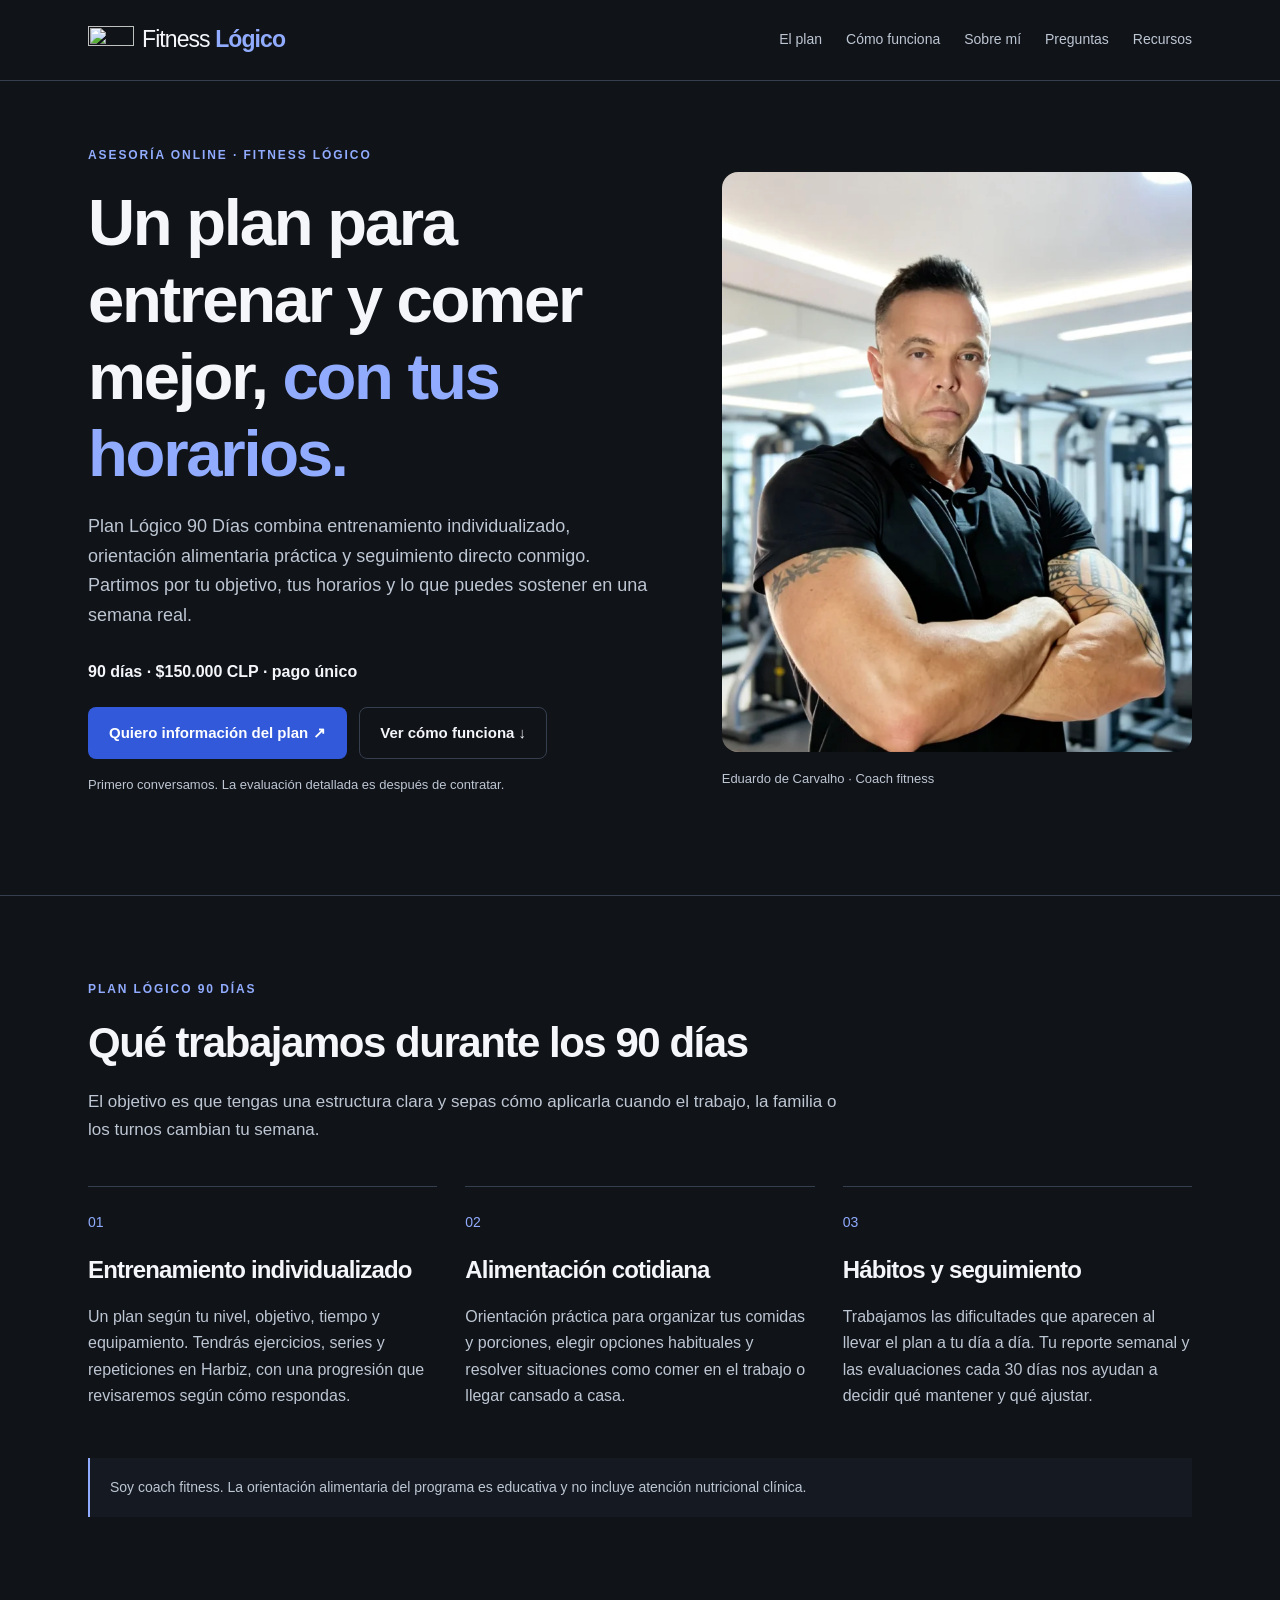
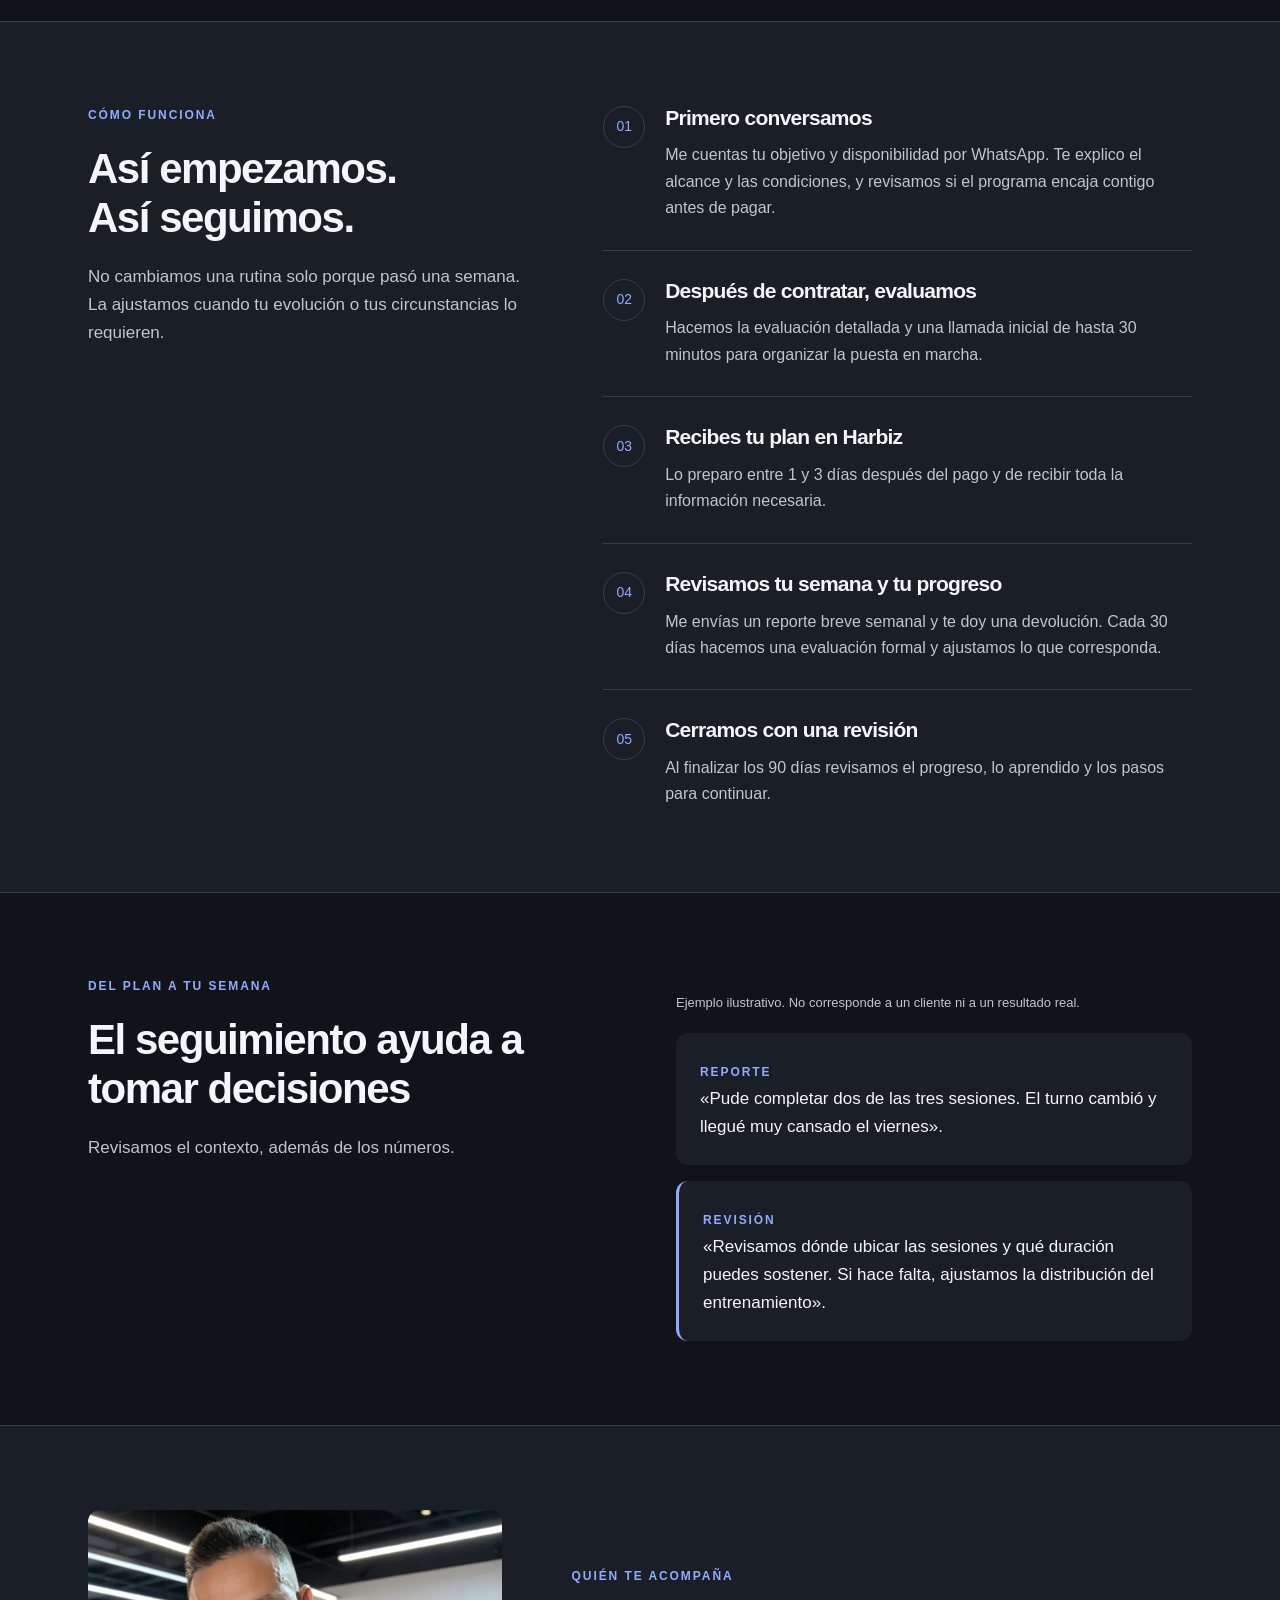
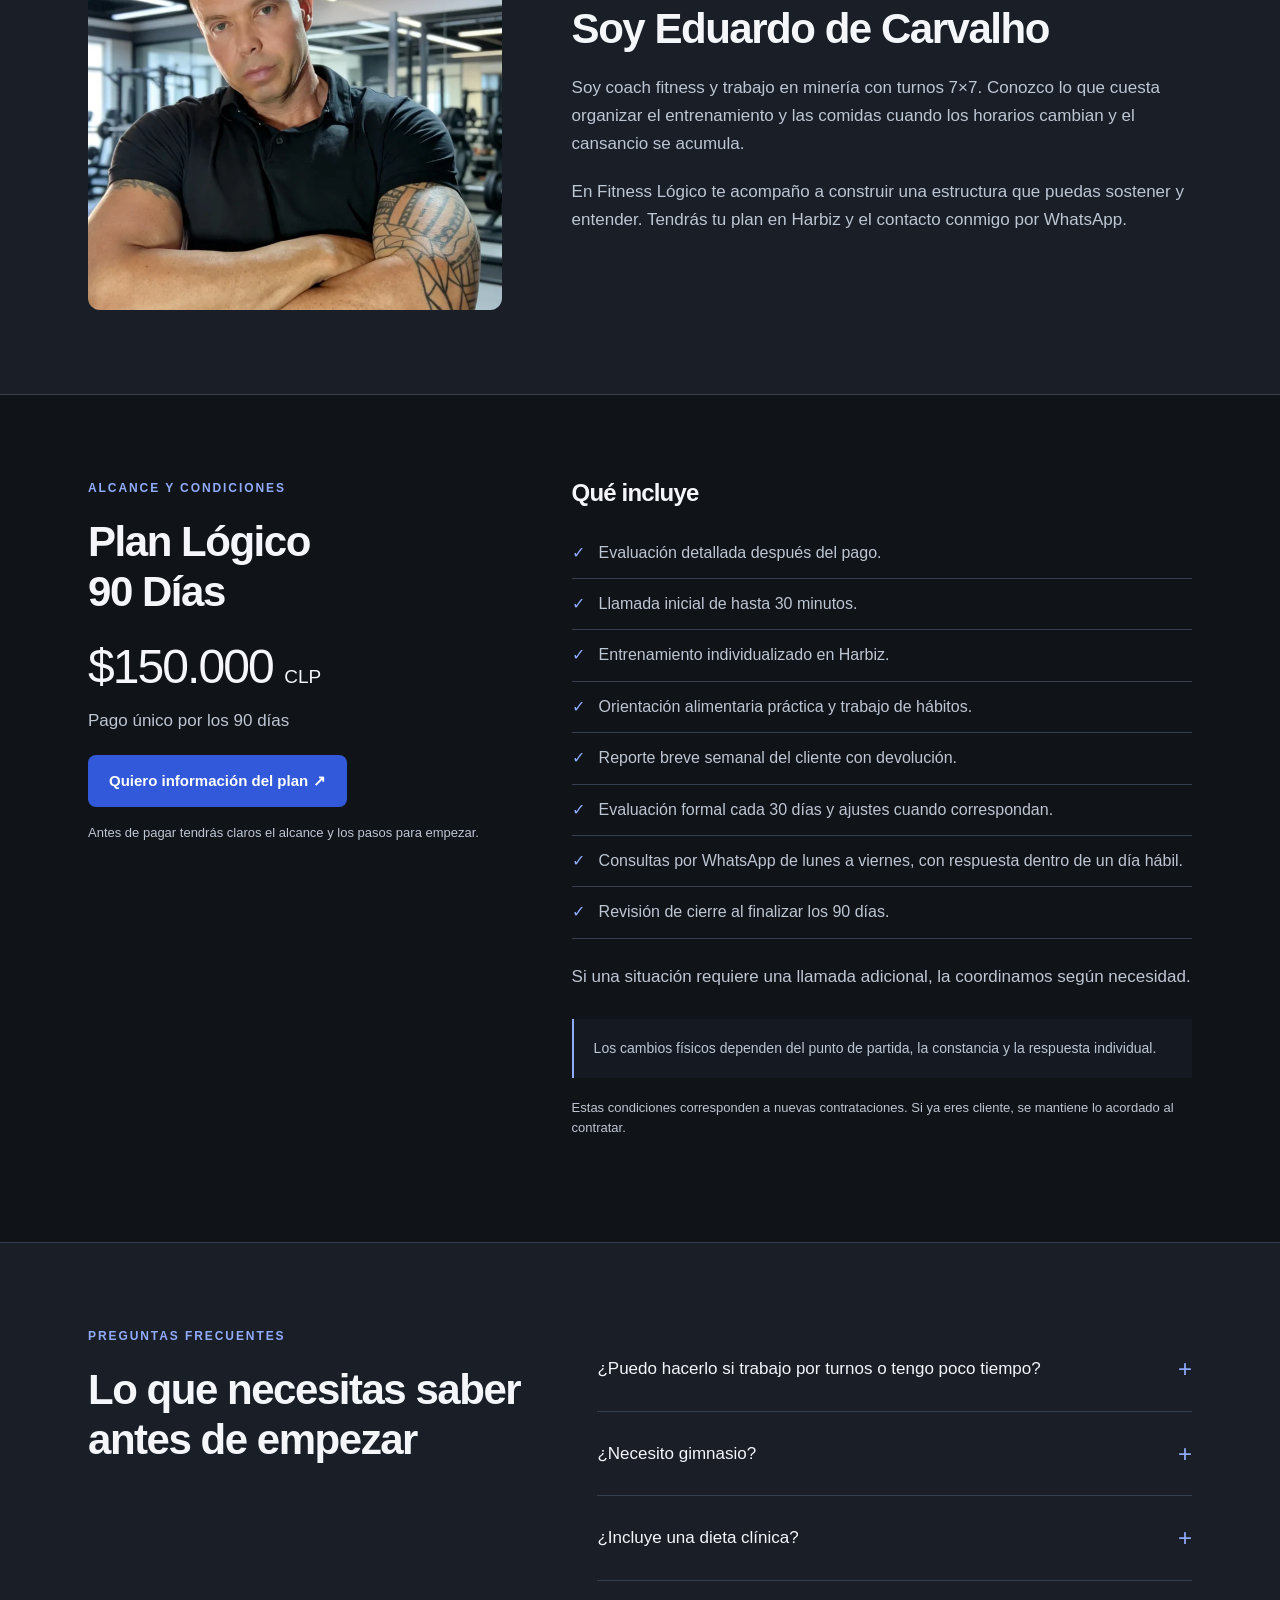
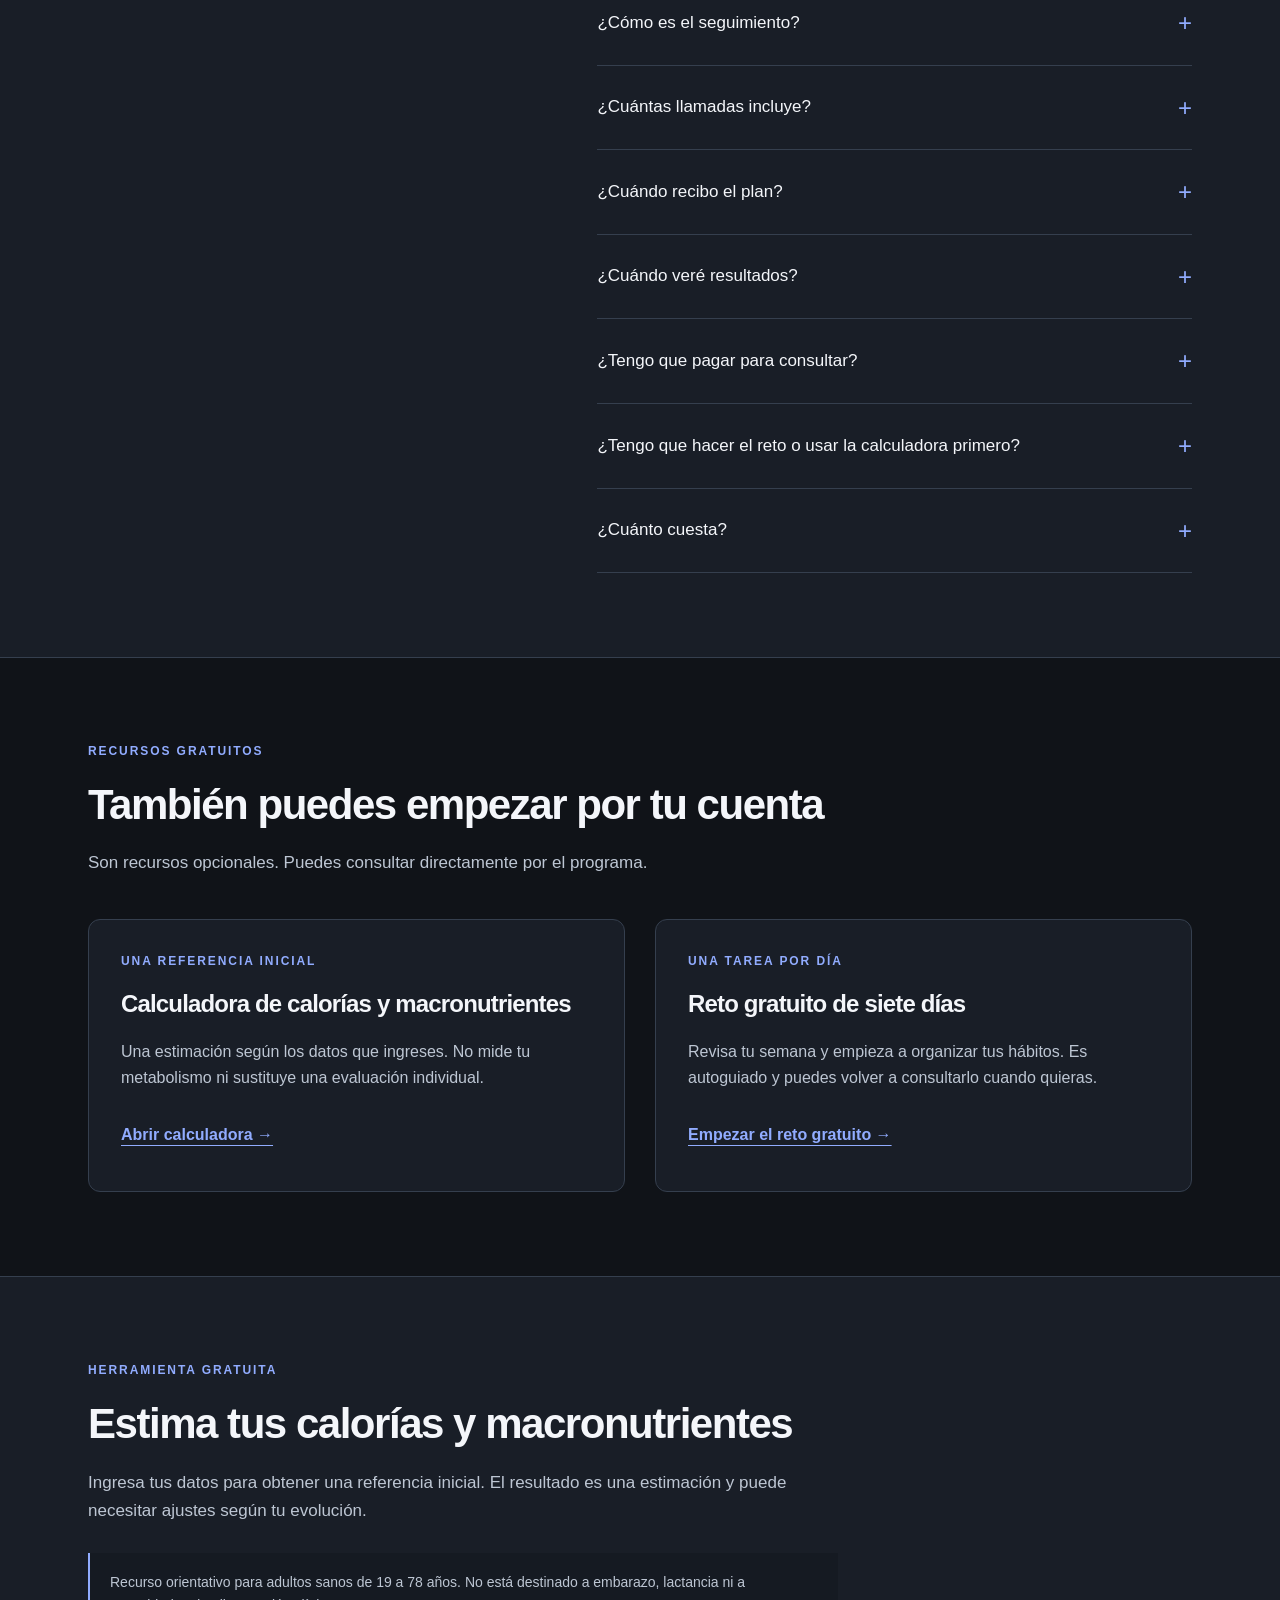
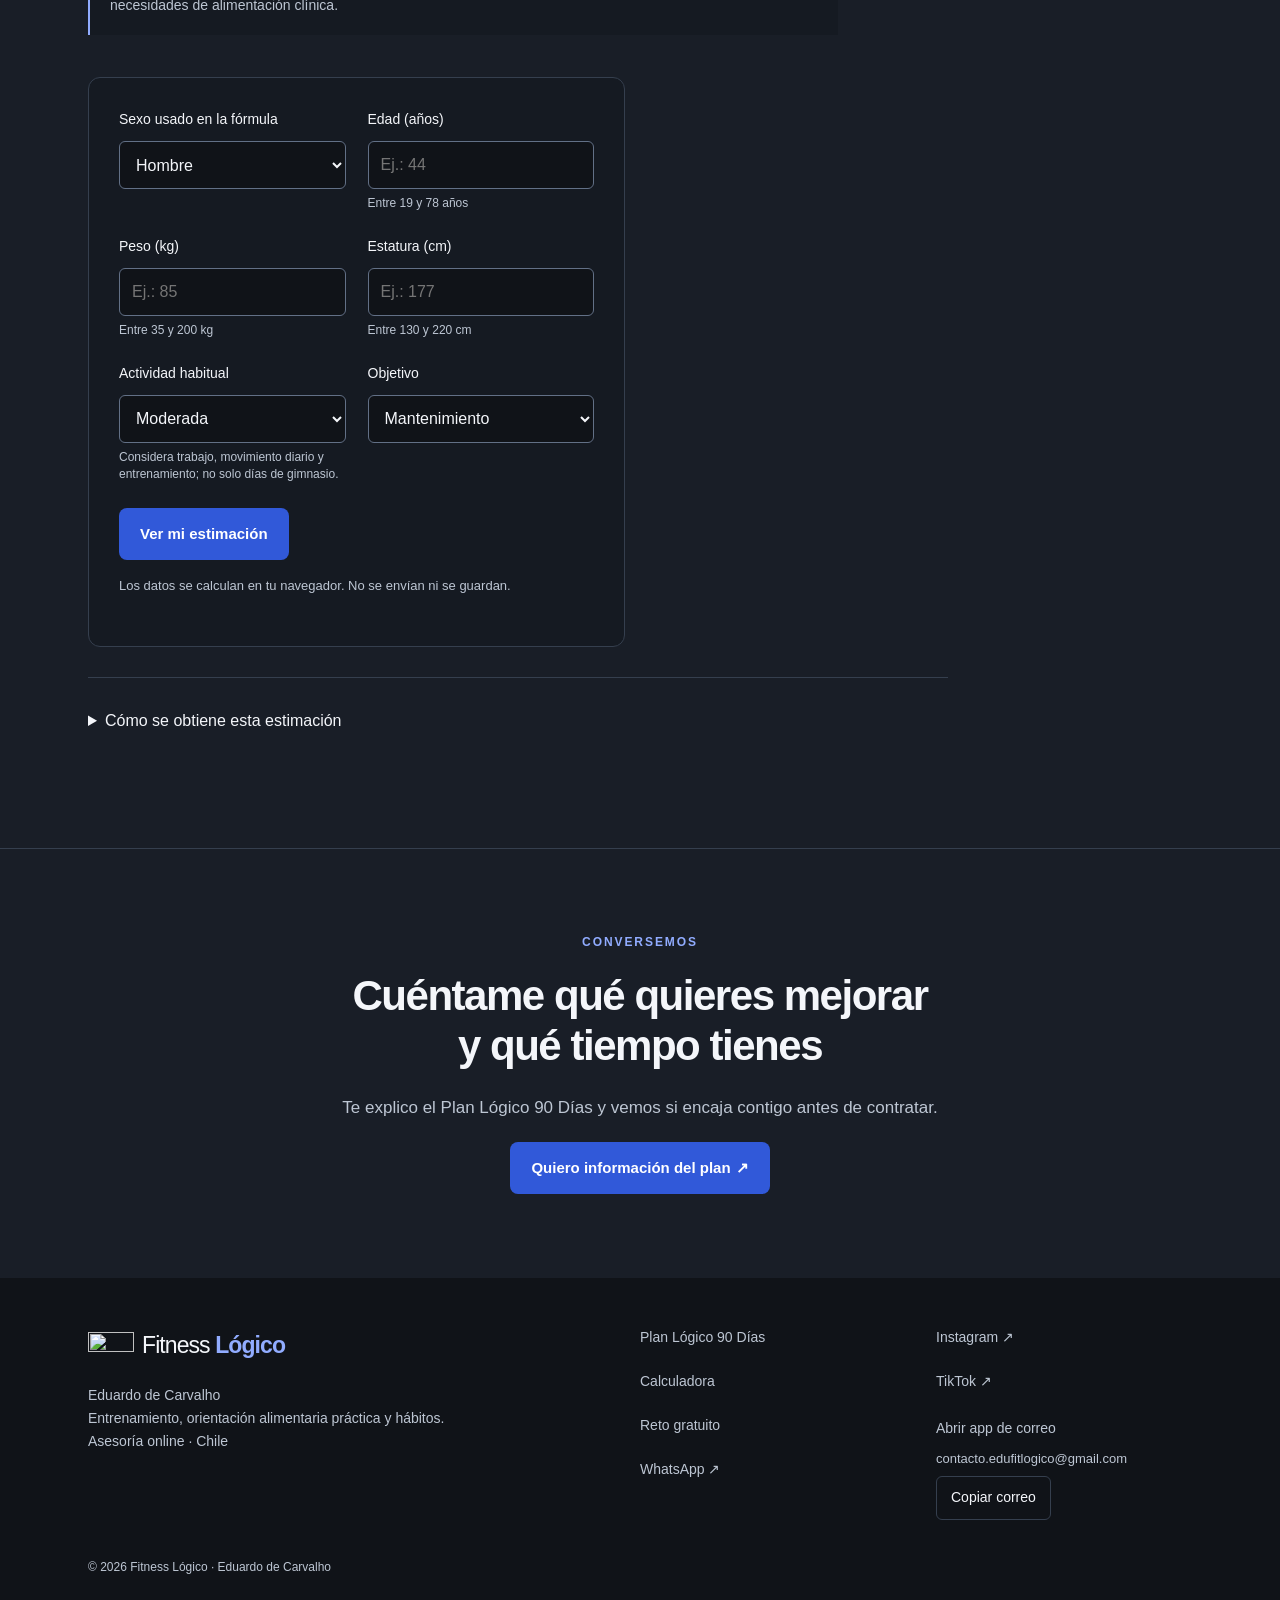
==== commit b0d0a226: "Add files via upload" ====
--- a/index.html
+++ b/index.html
@@ -1 +1 @@
-<!doctype html><html lang="es"><head><meta charset="utf-8"><meta name="viewport" content="width=device-width,initial-scale=1"><meta name="description" content="Entrenamiento individualizado, orientación alimentaria práctica y seguimiento para organizar tu semana. Plan Lógico 90 Días: $150.000 CLP, pago único."><meta property="og:title" content="Fitness Lógico | Plan Lógico 90 Días"><meta property="og:description" content="Entrenamiento individualizado, orientación alimentaria práctica y seguimiento para organizar tu semana. Plan Lógico 90 Días: $150.000 CLP, pago único."><meta property="og:type" content="website"><meta property="og:url" content="https://fitnesslogico.com/"><meta property="og:image" content="https://fitnesslogico.com/assets/eduardo-hero.webp"><meta name="theme-color" content="#101318"><title>Fitness Lógico | Plan Lógico 90 Días</title><link rel="stylesheet" href="assets/site.css"><script src="assets/calculator.js" defer></script><script src="assets/site.js" defer></script></head><body><a class="skip" href="#main">Ir al contenido</a><header class="header"><div class="container nav"><a class="brand" href="index.html" aria-label="Fitness Lógico, inicio"><span class="brand-dot" aria-hidden="true"></span><span>Fitness <strong>Lógico</strong></span></a><nav aria-label="Navegación principal" class="desktop-nav"><a href="index.html#plan">El plan</a><a href="index.html#como-funciona">Cómo funciona</a><a href="index.html#sobre-mi">Sobre mí</a><a href="index.html#faq">Preguntas</a><a href="index.html#recursos">Recursos</a></nav><details class="mobile-nav"><summary>Menú</summary><nav aria-label="Navegación móvil"><a href="index.html#plan">El plan</a><a href="index.html#como-funciona">Cómo funciona</a><a href="index.html#sobre-mi">Sobre mí</a><a href="index.html#faq">Preguntas</a><a href="calculadora.html">Calculadora</a><a href="reto.html">Reto gratuito</a></nav></details></div></header><main id="main"><section class="hero container"><div class="hero-copy"><p class="eyebrow">ASESORÍA ONLINE · FITNESS LÓGICO</p><h1>Un plan para entrenar y comer mejor, <span>con tus horarios.</span></h1><p class="intro">Plan Lógico 90 Días combina entrenamiento individualizado, orientación alimentaria práctica y seguimiento directo conmigo. Partimos por tu objetivo, tus horarios y lo que puedes sostener en una semana real.</p><p class="hero-price">90 días <span aria-hidden="true">·</span> $150.000 CLP <span aria-hidden="true">·</span> pago único</p><div class="actions"><a class="button primary" href="https://wa.me/56953361953?text=Hola%20Eduardo%2C%20quiero%20informaci%C3%B3n%20del%20Plan%20L%C3%B3gico%2090%20D%C3%ADas.%20Me%20gustar%C3%ADa%20saber%20c%C3%B3mo%20empezar." target="_blank" rel="noopener noreferrer">Quiero información del plan<span aria-hidden="true"> ↗</span></a><a class="button secondary" href="#como-funciona">Ver cómo funciona ↓</a></div><p class="micro">Primero conversamos. La evaluación detallada es después de contratar.</p></div><figure class="hero-photo"><img src="assets/eduardo-hero.webp" width="720" height="1200" alt="Eduardo de Carvalho en el gimnasio" fetchpriority="high"><figcaption>Eduardo de Carvalho · Coach fitness</figcaption></figure></section><section class="section" id="plan"><div class="container"><div class="section-title"><p class="eyebrow">PLAN LÓGICO 90 DÍAS</p><h2>Qué trabajamos durante los 90 días</h2><p>El objetivo es que tengas una estructura clara y sepas cómo aplicarla cuando el trabajo, la familia o los turnos cambian tu semana.</p></div><div class="three-grid"><article class="pillar"><span class="index">01</span><h3>Entrenamiento individualizado</h3><p>Un plan según tu nivel, objetivo, tiempo y equipamiento. Tendrás ejercicios, series y repeticiones en Harbiz, con una progresión que revisaremos según cómo respondas.</p></article><article class="pillar"><span class="index">02</span><h3>Alimentación cotidiana</h3><p>Orientación práctica para organizar tus comidas y porciones, elegir opciones habituales y resolver situaciones como comer en el trabajo o llegar cansado a casa.</p></article><article class="pillar"><span class="index">03</span><h3>Hábitos y seguimiento</h3><p>Trabajamos las dificultades que aparecen al llevar el plan a tu día a día. Tu reporte semanal y las evaluaciones cada 30 días nos ayudan a decidir qué mantener y qué ajustar.</p></article></div><p class="note">Soy coach fitness. La orientación alimentaria del programa es educativa y no incluye atención nutricional clínica.</p></div></section><section class="section surface" id="como-funciona"><div class="container split"><div><p class="eyebrow">CÓMO FUNCIONA</p><h2>Así empezamos.<br>Así seguimos.</h2><p>No cambiamos una rutina solo porque pasó una semana. La ajustamos cuando tu evolución o tus circunstancias lo requieren.</p></div><ol class="steps"><li><span class="step-number" aria-hidden="true">01</span><div><h3>Primero conversamos</h3><p>Me cuentas tu objetivo y disponibilidad por WhatsApp. Te explico el alcance y las condiciones, y revisamos si el programa encaja contigo antes de pagar.</p></div></li><li><span class="step-number" aria-hidden="true">02</span><div><h3>Después de contratar, evaluamos</h3><p>Hacemos la evaluación detallada y una llamada inicial de hasta 30 minutos para organizar la puesta en marcha.</p></div></li><li><span class="step-number" aria-hidden="true">03</span><div><h3>Recibes tu plan en Harbiz</h3><p>Lo preparo entre 1 y 3 días después del pago y de recibir toda la información necesaria.</p></div></li><li><span class="step-number" aria-hidden="true">04</span><div><h3>Revisamos tu semana y tu progreso</h3><p>Me envías un reporte breve semanal y te doy una devolución. Cada 30 días hacemos una evaluación formal y ajustamos lo que corresponda.</p></div></li><li><span class="step-number" aria-hidden="true">05</span><div><h3>Cerramos con una revisión</h3><p>Al finalizar los 90 días revisamos el progreso, lo aprendido y los pasos para continuar.</p></div></li></ol></div></section><section class="section"><div class="container example"><div><p class="eyebrow">DEL PLAN A TU SEMANA</p><h2>El seguimiento ayuda a tomar decisiones</h2><p>Revisamos el contexto, además de los números.</p></div><div class="example-content"><p class="micro">Ejemplo ilustrativo. No corresponde a un cliente ni a un resultado real.</p><div class="message"><span class="eyebrow">REPORTE</span><p>«Pude completar dos de las tres sesiones. El turno cambió y llegué muy cansado el viernes».</p></div><div class="message reply"><span class="eyebrow">REVISIÓN</span><p>«Revisamos dónde ubicar las sesiones y qué duración puedes sostener. Si hace falta, ajustamos la distribución del entrenamiento».</p></div></div></div></section><section class="section surface" id="sobre-mi"><div class="container about"><img src="assets/eduardo-about.webp" width="720" height="720" loading="lazy" alt="Eduardo de Carvalho, coach de Fitness Lógico"><div><p class="eyebrow">QUIÉN TE ACOMPAÑA</p><h2>Soy Eduardo de Carvalho</h2><p>Soy coach fitness y trabajo en minería con turnos 7×7. Conozco lo que cuesta organizar el entrenamiento y las comidas cuando los horarios cambian y el cansancio se acumula.</p><p>En Fitness Lógico te acompaño a construir una estructura que puedas sostener y entender. Tendrás tu plan en Harbiz y el contacto conmigo por WhatsApp.</p></div></div></section><section class="section" id="condiciones"><div class="container price-panel"><div><p class="eyebrow">ALCANCE Y CONDICIONES</p><h2>Plan Lógico<br>90 Días</h2><p class="price-value">$150.000 <span>CLP</span></p><p>Pago único por los 90 días</p><a class="button primary" href="https://wa.me/56953361953?text=Hola%20Eduardo%2C%20quiero%20informaci%C3%B3n%20del%20Plan%20L%C3%B3gico%2090%20D%C3%ADas.%20Me%20gustar%C3%ADa%20saber%20c%C3%B3mo%20empezar." target="_blank" rel="noopener noreferrer">Quiero información del plan<span aria-hidden="true"> ↗</span></a><p class="micro">Antes de pagar tendrás claros el alcance y los pasos para empezar.</p></div><div><h3>Qué incluye</h3><ul class="check-list"><li>Evaluación detallada después del pago.</li><li>Llamada inicial de hasta 30 minutos.</li><li>Entrenamiento individualizado en Harbiz.</li><li>Orientación alimentaria práctica y trabajo de hábitos.</li><li>Reporte breve semanal del cliente con devolución.</li><li>Evaluación formal cada 30 días y ajustes cuando correspondan.</li><li>Consultas por WhatsApp de lunes a viernes, con respuesta dentro de un día hábil.</li><li>Revisión de cierre al finalizar los 90 días.</li></ul><p>Si una situación requiere una llamada adicional, la coordinamos según necesidad.</p><p class="note">Los cambios físicos dependen del punto de partida, la constancia y la respuesta individual.</p><p class="micro">Estas condiciones corresponden a nuevas contrataciones. Si ya eres cliente, se mantiene lo acordado al contratar.</p></div></div></section><section class="section surface" id="faq"><div class="container faq-layout"><div><p class="eyebrow">PREGUNTAS FRECUENTES</p><h2>Lo que necesitas saber antes de empezar</h2></div><div class="faq"><details><summary>¿Puedo hacerlo si trabajo por turnos o tengo poco tiempo?<span aria-hidden="true">+</span></summary><p>Revisamos tu disponibilidad y organizamos el entrenamiento según tu semana real. En la conversación inicial vemos qué puedes sostener antes de contratar.</p></details><details><summary>¿Necesito gimnasio?<span aria-hidden="true">+</span></summary><p>Podemos trabajar con gimnasio o con el equipamiento que tengas en casa. Primero revisamos qué tienes disponible y qué permite trabajar tu objetivo.</p></details><details><summary>¿Incluye una dieta clínica?<span aria-hidden="true">+</span></summary><p>Incluye orientación alimentaria práctica, educación y organización de hábitos. Soy coach fitness, no nutricionista. Si necesitas atención clínica, corresponde trabajar con el profesional adecuado.</p></details><details><summary>¿Cómo es el seguimiento?<span aria-hidden="true">+</span></summary><p>Me envías un reporte breve semanal y recibes una devolución. Hacemos una evaluación formal cada 30 días y ajustamos según necesidad. Puedes consultar por WhatsApp de lunes a viernes, con respuesta dentro de un día hábil.</p></details><details><summary>¿Cuántas llamadas incluye?<span aria-hidden="true">+</span></summary><p>Una llamada inicial de hasta 30 minutos después del pago. Si una situación requiere otra llamada, la coordinamos según necesidad.</p></details><details><summary>¿Cuándo recibo el plan?<span aria-hidden="true">+</span></summary><p>Entre 1 y 3 días después del pago y de recibir toda la información necesaria. En la puesta en marcha coordinamos tu inicio.</p></details><details><summary>¿Cuándo veré resultados?<span aria-hidden="true">+</span></summary><p>No hay una fecha ni una cantidad de kilos garantizada. Revisamos cómo avanzas en entrenamiento y hábitos, además de los cambios físicos que correspondan a tu objetivo.</p></details><details><summary>¿Tengo que pagar para consultar?<span aria-hidden="true">+</span></summary><p>No. Primero te explico el servicio y revisamos si encaja contigo. La evaluación detallada y la llamada inicial se realizan después de contratar.</p></details><details><summary>¿Tengo que hacer el reto o usar la calculadora primero?<span aria-hidden="true">+</span></summary><p>No. Son recursos gratuitos y opcionales. Puedes consultar directamente por el Plan Lógico 90 Días.</p></details><details><summary>¿Cuánto cuesta?<span aria-hidden="true">+</span></summary><p>$150.000 CLP en un pago por los 90 días. Antes del pago te explico el alcance y el proceso para empezar.</p></details></div></div></section><section class="section" id="recursos"><div class="container"><div class="section-title"><p class="eyebrow">RECURSOS GRATUITOS</p><h2>También puedes empezar por tu cuenta</h2><p>Son recursos opcionales. Puedes consultar directamente por el programa.</p></div><div class="two-grid"><article class="resource"><span class="eyebrow">UNA REFERENCIA INICIAL</span><h3>Calculadora de calorías y macronutrientes</h3><p>Una estimación según los datos que ingreses. No mide tu metabolismo ni sustituye una evaluación individual.</p><a class="text-link" href="calculadora.html">Abrir calculadora →</a></article><article class="resource"><span class="eyebrow">UNA TAREA POR DÍA</span><h3>Reto gratuito de siete días</h3><p>Revisa tu semana y empieza a organizar tus hábitos. Es autoguiado y puedes volver a consultarlo cuando quieras.</p><a class="text-link" href="reto.html">Empezar el reto gratuito →</a></article></div></div></section><section class="section surface" id="calculadora"><div class="container"><div class="section-title"><p class="eyebrow">HERRAMIENTA GRATUITA</p><h2>Estima tus calorías y macronutrientes</h2><p>Ingresa tus datos para obtener una referencia inicial. El resultado es una estimación y puede necesitar ajustes según tu evolución.</p><p class="note">Recurso orientativo para adultos sanos de 19 a 78 años. No está destinado a embarazo, lactancia ni a necesidades de alimentación clínica.</p></div><div class="calculator" data-calculator><div class="calc-form" role="group" aria-label="Datos de la calculadora"><div class="form-grid"><div class="field"><label for="sex">Sexo usado en la fórmula</label><select id="sex" name="sex" aria-describedby="sex-error"><option value="hombre">Hombre</option><option value="mujer">Mujer</option></select><span id="sex-error" class="field-error"></span></div><div class="field"><label for="age">Edad (años)</label><input id="age" name="age" type="number" min="19" max="78" step="1" inputmode="numeric" placeholder="Ej.: 44" required aria-describedby="age-hint age-error"><span id="age-hint" class="field-hint">Entre 19 y 78 años</span><span id="age-error" class="field-error"></span></div><div class="field"><label for="weight">Peso (kg)</label><input id="weight" name="weight" type="number" min="35" max="200" step="0.1" inputmode="decimal" placeholder="Ej.: 85" required aria-describedby="weight-hint weight-error"><span id="weight-hint" class="field-hint">Entre 35 y 200 kg</span><span id="weight-error" class="field-error"></span></div><div class="field"><label for="height">Estatura (cm)</label><input id="height" name="height" type="number" min="130" max="220" step="0.1" inputmode="decimal" placeholder="Ej.: 177" required aria-describedby="height-hint height-error"><span id="height-hint" class="field-hint">Entre 130 y 220 cm</span><span id="height-error" class="field-error"></span></div><div class="field"><label for="activity">Actividad habitual</label><select id="activity" name="activity" aria-describedby="activity-hint activity-error"><option value="1.2">Sedentaria</option><option value="1.375">Ligera</option><option value="1.55" selected>Moderada</option><option value="1.725">Alta</option><option value="1.9">Muy alta</option></select><span id="activity-hint" class="field-hint">Considera trabajo, movimiento diario y entrenamiento; no solo días de gimnasio.</span><span id="activity-error" class="field-error"></span></div><div class="field"><label for="goal">Objetivo</label><select id="goal" name="goal" aria-describedby="goal-error"><option value="mantenimiento">Mantenimiento</option><option value="deficit">Déficit</option><option value="superavit">Superávit</option></select><span id="goal-error" class="field-error"></span></div></div><p class="calc-status" role="status" aria-live="polite"></p><button type="button" class="button primary" data-calculate>Ver mi estimación</button><p class="micro">Los datos se calculan en tu navegador. No se envían ni se guardan.</p></div><section class="calc-result" aria-labelledby="result-title" hidden tabindex="-1"><p class="eyebrow">REFERENCIA INICIAL</p><h3 id="result-title">Tu estimación</h3><p class="result-number"><span data-result="target"></span><span> kcal/día</span></p><p data-result="goal"></p><div class="result-details"><p>Gasto en reposo estimado <strong><span data-result="bmr"></span> kcal</strong></p><p>Gasto diario estimado <strong><span data-result="tdee"></span> kcal</strong></p></div><h4>Distribución orientativa</h4><div class="macros"><p>Proteína<strong><span data-result="protein"></span> g</strong></p><p>Grasa<strong><span data-result="fat"></span> g</strong></p><p>Carbohidratos<strong><span data-result="carbs"></span> g</strong></p></div><p class="micro">Cantidades redondeadas. El reparto es un ejemplo de cálculo, no una pauta individual.</p><p class="note">Este cálculo usa una fórmula y la actividad que declaras. No mide tu metabolismo ni proporciona cantidades exactas para tu caso.</p></section><noscript><p>Activa JavaScript para calcular. Puedes leer el resto de la página y consultar el programa sin usar esta herramienta.</p></noscript></div><details class="method"><summary>Cómo se obtiene esta estimación</summary><p>Se usa la ecuación Mifflin–St Jeor para estimar el gasto en reposo y un factor aproximado de actividad. El ejemplo de déficit aplica un 20% menos y el de superávit un 15% más sobre el gasto estimado.</p><p>El reparto ilustrativo conserva los parámetros de la herramienta anterior: proteína de 2,2 g/kg en déficit, 2 g/kg en mantenimiento y 1,8 g/kg en superávit; 25% de la energía en grasa y el resto en carbohidratos. Estos parámetros no son una recomendación universal ni proceden todos de la ecuación Mifflin.</p><p>La herramienta no evalúa tu salud ni puede decidir por ti qué objetivo o cantidades necesitas. Si los datos no permiten un reparto coherente, no muestra un resultado.</p><a href="https://pubmed.ncbi.nlm.nih.gov/2305711/" target="_blank" rel="noopener noreferrer">Referencia de la ecuación: Mifflin y colaboradores, 1990 ↗</a></details></div></section><section class="section contact" id="contacto"><div class="container"><p class="eyebrow">CONVERSEMOS</p><h2>Cuéntame qué quieres mejorar<br>y qué tiempo tienes</h2><p>Te explico el Plan Lógico 90 Días y vemos si encaja contigo antes de contratar.</p><a class="button primary" href="https://wa.me/56953361953?text=Hola%20Eduardo%2C%20quiero%20informaci%C3%B3n%20del%20Plan%20L%C3%B3gico%2090%20D%C3%ADas.%20Me%20gustar%C3%ADa%20saber%20c%C3%B3mo%20empezar." target="_blank" rel="noopener noreferrer">Quiero información del plan<span aria-hidden="true"> ↗</span></a></div></section></main><footer class="footer"><div class="container footer-grid"><div><a class="brand" href="index.html">Fitness <strong>Lógico</strong></a><p>Eduardo de Carvalho<br>Entrenamiento, orientación alimentaria práctica y hábitos.<br>Asesoría online · Chile</p></div><nav aria-label="Recursos y contacto"><a href="index.html#plan">Plan Lógico 90 Días</a><a href="calculadora.html">Calculadora</a><a href="reto.html">Reto gratuito</a><a href="https://wa.me/56953361953?text=Hola%20Eduardo%2C%20quiero%20informaci%C3%B3n%20del%20Plan%20L%C3%B3gico%2090%20D%C3%ADas.%20Me%20gustar%C3%ADa%20saber%20c%C3%B3mo%20empezar." target="_blank" rel="noopener noreferrer">WhatsApp ↗</a></nav><nav aria-label="Redes"><a href="https://instagram.com/edu.fitness.logico" target="_blank" rel="noopener noreferrer">Instagram ↗</a><a href="https://www.tiktok.com/@fitness_logico" target="_blank" rel="noopener noreferrer">TikTok ↗</a><div class="email-contact"><a href="mailto:contacto.edufitlogico@gmail.com">Abrir app de correo</a><span class="email-address">contacto.edufitlogico@gmail.com</span><button type="button" class="copy-email" data-copy-email="contacto.edufitlogico@gmail.com">Copiar correo</button><span class="email-status" role="status" aria-live="polite"></span></div></nav></div><div class="container footer-bottom">© 2026 Fitness Lógico · Eduardo de Carvalho</div></footer></body></html>+<!doctype html><html lang="es"><head><meta charset="utf-8"><meta name="viewport" content="width=device-width,initial-scale=1"><meta name="description" content="Entrenamiento individualizado, orientación alimentaria práctica y seguimiento para organizar tu semana. Plan Lógico 90 Días: $150.000 CLP, pago único."><meta property="og:title" content="Fitness Lógico | Plan Lógico 90 Días"><meta property="og:description" content="Entrenamiento individualizado, orientación alimentaria práctica y seguimiento para organizar tu semana. Plan Lógico 90 Días: $150.000 CLP, pago único."><meta property="og:type" content="website"><meta property="og:url" content="https://fitnesslogico.com/"><meta property="og:image" content="https://fitnesslogico.com/assets/eduardo-hero.webp"><meta name="theme-color" content="#101318"><title>Fitness Lógico | Plan Lógico 90 Días</title><link rel="stylesheet" href="assets/site.css"><script src="assets/calculator.js" defer></script><script src="assets/site.js" defer></script><link rel="icon" href="assets/favicon.svg" type="image/svg+xml"><link rel="apple-touch-icon" href="assets/apple-touch-icon.png"></head><body><a class="skip" href="#main">Ir al contenido</a><header class="header"><div class="container nav"><a class="brand" href="index.html" aria-label="Fitness Lógico, inicio"><img class="brand-logo" src="assets/logo-fl.svg" width="46" height="40" alt="" aria-hidden="true"><span>Fitness <strong>Lógico</strong></span></a><nav aria-label="Navegación principal" class="desktop-nav"><a href="index.html#plan">El plan</a><a href="index.html#como-funciona">Cómo funciona</a><a href="index.html#sobre-mi">Sobre mí</a><a href="index.html#faq">Preguntas</a><a href="index.html#recursos">Recursos</a></nav><details class="mobile-nav"><summary>Menú</summary><nav aria-label="Navegación móvil"><a href="index.html#plan">El plan</a><a href="index.html#como-funciona">Cómo funciona</a><a href="index.html#sobre-mi">Sobre mí</a><a href="index.html#faq">Preguntas</a><a href="calculadora.html">Calculadora</a><a href="reto.html">Reto gratuito</a></nav></details></div></header><main id="main"><section class="hero container"><div class="hero-copy"><p class="eyebrow">ASESORÍA ONLINE · FITNESS LÓGICO</p><h1>Un plan para entrenar y comer mejor, <span>con tus horarios.</span></h1><p class="intro">Plan Lógico 90 Días combina entrenamiento individualizado, orientación alimentaria práctica y seguimiento directo conmigo. Partimos por tu objetivo, tus horarios y lo que puedes sostener en una semana real.</p><p class="hero-price">90 días <span aria-hidden="true">·</span> $150.000 CLP <span aria-hidden="true">·</span> pago único</p><div class="actions"><a class="button primary" href="https://wa.me/56953361953?text=Hola%20Eduardo%2C%20quiero%20informaci%C3%B3n%20del%20Plan%20L%C3%B3gico%2090%20D%C3%ADas.%20Me%20gustar%C3%ADa%20saber%20c%C3%B3mo%20empezar." target="_blank" rel="noopener noreferrer">Quiero información del plan<span aria-hidden="true"> ↗</span></a><a class="button secondary" href="#como-funciona">Ver cómo funciona ↓</a></div><p class="micro">Primero conversamos. La evaluación detallada es después de contratar.</p></div><figure class="hero-photo"><img src="assets/eduardo-hero.webp" width="720" height="1200" alt="Eduardo de Carvalho en el gimnasio" fetchpriority="high"><figcaption>Eduardo de Carvalho · Coach fitness</figcaption></figure></section><section class="section" id="plan"><div class="container"><div class="section-title"><p class="eyebrow">PLAN LÓGICO 90 DÍAS</p><h2>Qué trabajamos durante los 90 días</h2><p>El objetivo es que tengas una estructura clara y sepas cómo aplicarla cuando el trabajo, la familia o los turnos cambian tu semana.</p></div><div class="three-grid"><article class="pillar"><span class="index">01</span><h3>Entrenamiento individualizado</h3><p>Un plan según tu nivel, objetivo, tiempo y equipamiento. Tendrás ejercicios, series y repeticiones en Harbiz, con una progresión que revisaremos según cómo respondas.</p></article><article class="pillar"><span class="index">02</span><h3>Alimentación cotidiana</h3><p>Orientación práctica para organizar tus comidas y porciones, elegir opciones habituales y resolver situaciones como comer en el trabajo o llegar cansado a casa.</p></article><article class="pillar"><span class="index">03</span><h3>Hábitos y seguimiento</h3><p>Trabajamos las dificultades que aparecen al llevar el plan a tu día a día. Tu reporte semanal y las evaluaciones cada 30 días nos ayudan a decidir qué mantener y qué ajustar.</p></article></div><p class="note">Soy coach fitness. La orientación alimentaria del programa es educativa y no incluye atención nutricional clínica.</p></div></section><section class="section surface" id="como-funciona"><div class="container split"><div><p class="eyebrow">CÓMO FUNCIONA</p><h2>Así empezamos.<br>Así seguimos.</h2><p>No cambiamos una rutina solo porque pasó una semana. La ajustamos cuando tu evolución o tus circunstancias lo requieren.</p></div><ol class="steps"><li><span class="step-number" aria-hidden="true">01</span><div><h3>Primero conversamos</h3><p>Me cuentas tu objetivo y disponibilidad por WhatsApp. Te explico el alcance y las condiciones, y revisamos si el programa encaja contigo antes de pagar.</p></div></li><li><span class="step-number" aria-hidden="true">02</span><div><h3>Después de contratar, evaluamos</h3><p>Hacemos la evaluación detallada y una llamada inicial de hasta 30 minutos para organizar la puesta en marcha.</p></div></li><li><span class="step-number" aria-hidden="true">03</span><div><h3>Recibes tu plan en Harbiz</h3><p>Lo preparo entre 1 y 3 días después del pago y de recibir toda la información necesaria.</p></div></li><li><span class="step-number" aria-hidden="true">04</span><div><h3>Revisamos tu semana y tu progreso</h3><p>Me envías un reporte breve semanal y te doy una devolución. Cada 30 días hacemos una evaluación formal y ajustamos lo que corresponda.</p></div></li><li><span class="step-number" aria-hidden="true">05</span><div><h3>Cerramos con una revisión</h3><p>Al finalizar los 90 días revisamos el progreso, lo aprendido y los pasos para continuar.</p></div></li></ol></div></section><section class="section"><div class="container example"><div><p class="eyebrow">DEL PLAN A TU SEMANA</p><h2>El seguimiento ayuda a tomar decisiones</h2><p>Revisamos el contexto, además de los números.</p></div><div class="example-content"><p class="micro">Ejemplo ilustrativo. No corresponde a un cliente ni a un resultado real.</p><div class="message"><span class="eyebrow">REPORTE</span><p>«Pude completar dos de las tres sesiones. El turno cambió y llegué muy cansado el viernes».</p></div><div class="message reply"><span class="eyebrow">REVISIÓN</span><p>«Revisamos dónde ubicar las sesiones y qué duración puedes sostener. Si hace falta, ajustamos la distribución del entrenamiento».</p></div></div></div></section><section class="section surface" id="sobre-mi"><div class="container about"><img src="assets/eduardo-about.webp" width="720" height="720" loading="lazy" alt="Eduardo de Carvalho, coach de Fitness Lógico"><div><p class="eyebrow">QUIÉN TE ACOMPAÑA</p><h2>Soy Eduardo de Carvalho</h2><p>Soy coach fitness y trabajo en minería con turnos 7×7. Conozco lo que cuesta organizar el entrenamiento y las comidas cuando los horarios cambian y el cansancio se acumula.</p><p>En Fitness Lógico te acompaño a construir una estructura que puedas sostener y entender. Tendrás tu plan en Harbiz y el contacto conmigo por WhatsApp.</p></div></div></section><section class="section" id="condiciones"><div class="container price-panel"><div><p class="eyebrow">ALCANCE Y CONDICIONES</p><h2>Plan Lógico<br>90 Días</h2><p class="price-value">$150.000 <span>CLP</span></p><p>Pago único por los 90 días</p><a class="button primary" href="https://wa.me/56953361953?text=Hola%20Eduardo%2C%20quiero%20informaci%C3%B3n%20del%20Plan%20L%C3%B3gico%2090%20D%C3%ADas.%20Me%20gustar%C3%ADa%20saber%20c%C3%B3mo%20empezar." target="_blank" rel="noopener noreferrer">Quiero información del plan<span aria-hidden="true"> ↗</span></a><p class="micro">Antes de pagar tendrás claros el alcance y los pasos para empezar.</p></div><div><h3>Qué incluye</h3><ul class="check-list"><li>Evaluación detallada después del pago.</li><li>Llamada inicial de hasta 30 minutos.</li><li>Entrenamiento individualizado en Harbiz.</li><li>Orientación alimentaria práctica y trabajo de hábitos.</li><li>Reporte breve semanal del cliente con devolución.</li><li>Evaluación formal cada 30 días y ajustes cuando correspondan.</li><li>Consultas por WhatsApp de lunes a viernes, con respuesta dentro de un día hábil.</li><li>Revisión de cierre al finalizar los 90 días.</li></ul><p>Si una situación requiere una llamada adicional, la coordinamos según necesidad.</p><p class="note">Los cambios físicos dependen del punto de partida, la constancia y la respuesta individual.</p><p class="micro">Estas condiciones corresponden a nuevas contrataciones. Si ya eres cliente, se mantiene lo acordado al contratar.</p></div></div></section><section class="section surface" id="faq"><div class="container faq-layout"><div><p class="eyebrow">PREGUNTAS FRECUENTES</p><h2>Lo que necesitas saber antes de empezar</h2></div><div class="faq"><details><summary>¿Puedo hacerlo si trabajo por turnos o tengo poco tiempo?<span aria-hidden="true">+</span></summary><p>Revisamos tu disponibilidad y organizamos el entrenamiento según tu semana real. En la conversación inicial vemos qué puedes sostener antes de contratar.</p></details><details><summary>¿Necesito gimnasio?<span aria-hidden="true">+</span></summary><p>Podemos trabajar con gimnasio o con el equipamiento que tengas en casa. Primero revisamos qué tienes disponible y qué permite trabajar tu objetivo.</p></details><details><summary>¿Incluye una dieta clínica?<span aria-hidden="true">+</span></summary><p>Incluye orientación alimentaria práctica, educación y organización de hábitos. Soy coach fitness, no nutricionista. Si necesitas atención clínica, corresponde trabajar con el profesional adecuado.</p></details><details><summary>¿Cómo es el seguimiento?<span aria-hidden="true">+</span></summary><p>Me envías un reporte breve semanal y recibes una devolución. Hacemos una evaluación formal cada 30 días y ajustamos según necesidad. Puedes consultar por WhatsApp de lunes a viernes, con respuesta dentro de un día hábil.</p></details><details><summary>¿Cuántas llamadas incluye?<span aria-hidden="true">+</span></summary><p>Una llamada inicial de hasta 30 minutos después del pago. Si una situación requiere otra llamada, la coordinamos según necesidad.</p></details><details><summary>¿Cuándo recibo el plan?<span aria-hidden="true">+</span></summary><p>Entre 1 y 3 días después del pago y de recibir toda la información necesaria. En la puesta en marcha coordinamos tu inicio.</p></details><details><summary>¿Cuándo veré resultados?<span aria-hidden="true">+</span></summary><p>No hay una fecha ni una cantidad de kilos garantizada. Revisamos cómo avanzas en entrenamiento y hábitos, además de los cambios físicos que correspondan a tu objetivo.</p></details><details><summary>¿Tengo que pagar para consultar?<span aria-hidden="true">+</span></summary><p>No. Primero te explico el servicio y revisamos si encaja contigo. La evaluación detallada y la llamada inicial se realizan después de contratar.</p></details><details><summary>¿Tengo que hacer el reto o usar la calculadora primero?<span aria-hidden="true">+</span></summary><p>No. Son recursos gratuitos y opcionales. Puedes consultar directamente por el Plan Lógico 90 Días.</p></details><details><summary>¿Cuánto cuesta?<span aria-hidden="true">+</span></summary><p>$150.000 CLP en un pago por los 90 días. Antes del pago te explico el alcance y el proceso para empezar.</p></details></div></div></section><section class="section" id="recursos"><div class="container"><div class="section-title"><p class="eyebrow">RECURSOS GRATUITOS</p><h2>También puedes empezar por tu cuenta</h2><p>Son recursos opcionales. Puedes consultar directamente por el programa.</p></div><div class="two-grid"><article class="resource"><span class="eyebrow">UNA REFERENCIA INICIAL</span><h3>Calculadora de calorías y macronutrientes</h3><p>Una estimación según los datos que ingreses. No mide tu metabolismo ni sustituye una evaluación individual.</p><a class="text-link" href="calculadora.html">Abrir calculadora →</a></article><article class="resource"><span class="eyebrow">UNA TAREA POR DÍA</span><h3>Reto gratuito de siete días</h3><p>Revisa tu semana y empieza a organizar tus hábitos. Es autoguiado y puedes volver a consultarlo cuando quieras.</p><a class="text-link" href="reto.html">Empezar el reto gratuito →</a></article></div></div></section><section class="section surface" id="calculadora"><div class="container"><div class="section-title"><p class="eyebrow">HERRAMIENTA GRATUITA</p><h2>Estima tus calorías y macronutrientes</h2><p>Ingresa tus datos para obtener una referencia inicial. El resultado es una estimación y puede necesitar ajustes según tu evolución.</p><p class="note">Recurso orientativo para adultos sanos de 19 a 78 años. No está destinado a embarazo, lactancia ni a necesidades de alimentación clínica.</p></div><div class="calculator" data-calculator><div class="calc-form" role="group" aria-label="Datos de la calculadora"><div class="form-grid"><div class="field"><label for="sex">Sexo usado en la fórmula</label><select id="sex" name="sex" aria-describedby="sex-error"><option value="hombre">Hombre</option><option value="mujer">Mujer</option></select><span id="sex-error" class="field-error"></span></div><div class="field"><label for="age">Edad (años)</label><input id="age" name="age" type="number" min="19" max="78" step="1" inputmode="numeric" placeholder="Ej.: 44" required aria-describedby="age-hint age-error"><span id="age-hint" class="field-hint">Entre 19 y 78 años</span><span id="age-error" class="field-error"></span></div><div class="field"><label for="weight">Peso (kg)</label><input id="weight" name="weight" type="number" min="35" max="200" step="0.1" inputmode="decimal" placeholder="Ej.: 85" required aria-describedby="weight-hint weight-error"><span id="weight-hint" class="field-hint">Entre 35 y 200 kg</span><span id="weight-error" class="field-error"></span></div><div class="field"><label for="height">Estatura (cm)</label><input id="height" name="height" type="number" min="130" max="220" step="0.1" inputmode="decimal" placeholder="Ej.: 177" required aria-describedby="height-hint height-error"><span id="height-hint" class="field-hint">Entre 130 y 220 cm</span><span id="height-error" class="field-error"></span></div><div class="field"><label for="activity">Actividad habitual</label><select id="activity" name="activity" aria-describedby="activity-hint activity-error"><option value="1.2">Sedentaria</option><option value="1.375">Ligera</option><option value="1.55" selected>Moderada</option><option value="1.725">Alta</option><option value="1.9">Muy alta</option></select><span id="activity-hint" class="field-hint">Considera trabajo, movimiento diario y entrenamiento; no solo días de gimnasio.</span><span id="activity-error" class="field-error"></span></div><div class="field"><label for="goal">Objetivo</label><select id="goal" name="goal" aria-describedby="goal-error"><option value="mantenimiento">Mantenimiento</option><option value="deficit">Déficit</option><option value="superavit">Superávit</option></select><span id="goal-error" class="field-error"></span></div></div><p class="calc-status" role="status" aria-live="polite"></p><button type="button" class="button primary" data-calculate>Ver mi estimación</button><p class="micro">Los datos se calculan en tu navegador. No se envían ni se guardan.</p></div><section class="calc-result" aria-labelledby="result-title" hidden tabindex="-1"><p class="eyebrow">REFERENCIA INICIAL</p><h3 id="result-title">Tu estimación</h3><p class="result-number"><span data-result="target"></span><span> kcal/día</span></p><p data-result="goal"></p><div class="result-details"><p>Gasto en reposo estimado <strong><span data-result="bmr"></span> kcal</strong></p><p>Gasto diario estimado <strong><span data-result="tdee"></span> kcal</strong></p></div><h4>Distribución orientativa</h4><div class="macros"><p>Proteína<strong><span data-result="protein"></span> g</strong></p><p>Grasa<strong><span data-result="fat"></span> g</strong></p><p>Carbohidratos<strong><span data-result="carbs"></span> g</strong></p></div><p class="micro">Cantidades redondeadas. El reparto es un ejemplo de cálculo, no una pauta individual.</p><p class="note">Este cálculo usa una fórmula y la actividad que declaras. No mide tu metabolismo ni proporciona cantidades exactas para tu caso.</p></section><noscript><p>Activa JavaScript para calcular. Puedes leer el resto de la página y consultar el programa sin usar esta herramienta.</p></noscript></div><details class="method"><summary>Cómo se obtiene esta estimación</summary><p>Se usa la ecuación Mifflin–St Jeor para estimar el gasto en reposo y un factor aproximado de actividad. El ejemplo de déficit aplica un 20% menos y el de superávit un 15% más sobre el gasto estimado.</p><p>El reparto ilustrativo conserva los parámetros de la herramienta anterior: proteína de 2,2 g/kg en déficit, 2 g/kg en mantenimiento y 1,8 g/kg en superávit; 25% de la energía en grasa y el resto en carbohidratos. Estos parámetros no son una recomendación universal ni proceden todos de la ecuación Mifflin.</p><p>La herramienta no evalúa tu salud ni puede decidir por ti qué objetivo o cantidades necesitas. Si los datos no permiten un reparto coherente, no muestra un resultado.</p><a href="https://pubmed.ncbi.nlm.nih.gov/2305711/" target="_blank" rel="noopener noreferrer">Referencia de la ecuación: Mifflin y colaboradores, 1990 ↗</a></details></div></section><section class="section contact" id="contacto"><div class="container"><p class="eyebrow">CONVERSEMOS</p><h2>Cuéntame qué quieres mejorar<br>y qué tiempo tienes</h2><p>Te explico el Plan Lógico 90 Días y vemos si encaja contigo antes de contratar.</p><a class="button primary" href="https://wa.me/56953361953?text=Hola%20Eduardo%2C%20quiero%20informaci%C3%B3n%20del%20Plan%20L%C3%B3gico%2090%20D%C3%ADas.%20Me%20gustar%C3%ADa%20saber%20c%C3%B3mo%20empezar." target="_blank" rel="noopener noreferrer">Quiero información del plan<span aria-hidden="true"> ↗</span></a></div></section></main><footer class="footer"><div class="container footer-grid"><div><a class="brand" href="index.html"><img class="brand-logo" src="assets/logo-fl.svg" width="46" height="40" alt="" aria-hidden="true"><span>Fitness <strong>Lógico</strong></span></a><p>Eduardo de Carvalho<br>Entrenamiento, orientación alimentaria práctica y hábitos.<br>Asesoría online · Chile</p></div><nav aria-label="Recursos y contacto"><a href="index.html#plan">Plan Lógico 90 Días</a><a href="calculadora.html">Calculadora</a><a href="reto.html">Reto gratuito</a><a href="https://wa.me/56953361953?text=Hola%20Eduardo%2C%20quiero%20informaci%C3%B3n%20del%20Plan%20L%C3%B3gico%2090%20D%C3%ADas.%20Me%20gustar%C3%ADa%20saber%20c%C3%B3mo%20empezar." target="_blank" rel="noopener noreferrer">WhatsApp ↗</a></nav><nav aria-label="Redes"><a href="https://instagram.com/edu.fitness.logico" target="_blank" rel="noopener noreferrer">Instagram ↗</a><a href="https://www.tiktok.com/@fitness_logico" target="_blank" rel="noopener noreferrer">TikTok ↗</a><div class="email-contact"><a href="mailto:contacto.edufitlogico@gmail.com">Abrir app de correo</a><span class="email-address">contacto.edufitlogico@gmail.com</span><button type="button" class="copy-email" data-copy-email="contacto.edufitlogico@gmail.com">Copiar correo</button><span class="email-status" role="status" aria-live="polite"></span></div></nav></div><div class="container footer-bottom">© 2026 Fitness Lógico · Eduardo de Carvalho</div></footer></body></html>
--- a/assets/site.css
+++ b/assets/site.css
@@ -0,0 +1,6 @@
+:root{--bg:#101318;--surface:#191e27;--card:#151a22;--fg:#f4f6fa;--muted:#bdc6d3;--line:#353f4e;--blue:#3159d9;--accent:#91acff;--error:#ffb3b3}*{box-sizing:border-box}html{scroll-behavior:smooth;scroll-padding-top:92px}body{margin:0;background:var(--bg);color:var(--fg);font:17px/1.65 -apple-system,BlinkMacSystemFont,"Segoe UI",Arial,sans-serif}a{color:inherit;text-underline-offset:5px}a:hover{color:var(--accent)}p{margin:0 0 20px;color:var(--muted)}h1,h2,h3,h4{line-height:1.18;color:var(--fg);margin:0 0 20px;letter-spacing:-.035em}h1{font-size:clamp(38px,5.1vw,66px);font-weight:650}h2{font-size:clamp(30px,3.3vw,42px);font-weight:600}h3{font-size:24px}h4{font-size:19px}img{display:block;max-width:100%;height:auto}button,input,select,summary{font:inherit}button,summary{cursor:pointer}button:disabled{cursor:default}a,button,summary,input,select{touch-action:manipulation}a:focus-visible,button:focus-visible,summary:focus-visible,input:focus-visible,select:focus-visible,[tabindex]:focus-visible{outline:3px solid var(--accent);outline-offset:5px}button,a,summary{-webkit-tap-highlight-color:transparent}[hidden]{display:none!important}.container{max-width:1160px;margin:auto;padding:0 28px}.narrow{max-width:780px}.header{position:sticky;top:0;z-index:20;background:var(--bg);border-bottom:1px solid var(--line)}.nav{display:flex;justify-content:space-between;align-items:center;min-height:80px;gap:28px}.brand{display:flex;gap:8px;align-items:center;text-decoration:none;font-size:23px;white-space:nowrap;letter-spacing:-.04em}.brand strong{color:var(--accent);font-weight:650}.brand-dot{width:10px;height:10px;border-radius:50%;background:var(--accent);margin-right:4px}.desktop-nav{display:flex;gap:24px;font-size:14px}.desktop-nav a{text-decoration:none;color:var(--muted);padding:12px 0}.desktop-nav a:hover{color:var(--fg)}.mobile-nav{display:none}.skip{position:fixed;top:8px;left:8px;transform:translateY(-160%);padding:12px;background:var(--fg);color:var(--bg);z-index:50}.skip:focus{transform:none}.hero{padding-top:65px;padding-bottom:80px;display:grid;grid-template-columns:1.22fr 1fr;gap:60px;align-items:center}.hero h1 span{color:var(--accent)}.eyebrow{font-size:12px;letter-spacing:.16em;font-weight:650;color:var(--accent);margin-bottom:18px}.intro{font-size:18px;line-height:1.65;max-width:680px}.hero-price{color:var(--fg);font-weight:600;margin:28px 0 22px;font-size:16px}.actions{display:flex;gap:12px;flex-wrap:wrap}.button{display:inline-flex;align-items:center;justify-content:center;gap:5px;min-height:52px;padding:14px 20px;border-radius:8px;text-decoration:none;font-size:15px;font-weight:600;line-height:1.3;border:1px solid transparent;text-align:center}.primary{background:var(--blue);color:#fff}.primary:hover{background:#284bbd;color:#fff}.secondary{border-color:var(--line);color:var(--fg);background:transparent}.micro{font-size:13px;line-height:1.55;margin-top:16px}.hero-photo{margin:0;position:relative}.hero-photo img{width:100%;height:580px;object-fit:cover;object-position:50% 25%;border-radius:16px}.hero-photo figcaption{font-size:13px;padding:16px 0 0;color:var(--muted)}.section{padding:84px 0;border-top:1px solid var(--line)}.surface{background:var(--surface)}.section-title{max-width:750px;margin-bottom:42px}.three-grid{display:grid;grid-template-columns:repeat(3,1fr);gap:28px}.pillar{border-top:1px solid var(--line);padding-top:24px}.index{display:block;font-size:14px;color:var(--accent);margin-bottom:22px}.pillar p{font-size:16px}.note{padding:18px 20px;border-left:2px solid var(--accent);background:var(--card);font-size:14px;margin-top:28px}.split{display:grid;grid-template-columns:.85fr 1.15fr;gap:80px}.steps{list-style:none;margin:0;padding:0}.steps li{display:flex;gap:20px;padding:0 0 28px;margin-bottom:28px;border-bottom:1px solid var(--line)}.steps li:last-child{padding-bottom:0;margin:0;border:0}.steps h3{font-size:21px;margin-bottom:12px}.steps p{font-size:16px;margin:0}.step-number{flex:0 0 42px;width:42px;height:42px;display:flex;justify-content:center;align-items:center;border:1px solid var(--line);border-radius:50%;color:var(--accent);font-size:14px}.example{display:grid;grid-template-columns:1fr 1fr;gap:72px}.message{padding:24px;background:var(--surface);border-radius:12px;margin-top:16px}.message p:last-child{margin:0;color:var(--fg)}.message .eyebrow{margin-bottom:12px}.reply{border-left:3px solid var(--accent)}.about{display:grid;grid-template-columns:.8fr 1.2fr;gap:70px;align-items:center}.about img{width:100%;height:400px;object-fit:cover;border-radius:12px}.price-panel{display:grid;grid-template-columns:.8fr 1.2fr;gap:70px}.price-value{font-size:48px;color:var(--fg);letter-spacing:-.04em;line-height:1.3;margin-bottom:8px}.price-value span{font-size:19px;letter-spacing:0}.check-list{list-style:none;margin:0 0 24px;padding:0}.check-list li{position:relative;padding:12px 0 12px 27px;border-bottom:1px solid var(--line);font-size:16px;color:var(--muted)}.check-list li:before{content:"✓";position:absolute;left:0;color:var(--accent)}.faq-layout{display:grid;grid-template-columns:.85fr 1.15fr;gap:70px}.faq details{border-bottom:1px solid var(--line)}.faq summary{padding:22px 0;display:flex;align-items:center;justify-content:space-between;gap:20px;font-size:17px;list-style:none}.faq summary::-webkit-details-marker{display:none}.faq summary span{color:var(--accent);font-size:24px}.faq details[open] summary span{transform:rotate(45deg)}.faq p{padding-right:22px;font-size:16px}.two-grid{display:grid;grid-template-columns:1fr 1fr;gap:30px}.resource{padding:32px;background:var(--surface);border:1px solid var(--line);border-radius:12px;display:flex;flex-direction:column}.resource p{font-size:16px}.text-link{display:inline-flex;align-items:center;min-height:48px;font-size:16px;color:var(--accent);font-weight:600;margin-top:auto}.contact{text-align:center;background:var(--surface)}.contact p{max-width:630px;margin-left:auto;margin-right:auto}.contact h2{margin-bottom:24px}.footer{padding:48px 0 25px}.footer-grid{display:grid;grid-template-columns:2fr 1fr 1fr;gap:40px}.footer p{font-size:14px;margin-top:18px}.footer nav{display:flex;flex-direction:column;gap:4px}.footer nav a{font-size:14px;min-height:40px;text-decoration:none;color:var(--muted)}.footer-bottom{font-size:12px;color:var(--muted);margin-top:30px}.page-intro{padding-top:60px;padding-bottom:60px;max-width:850px}.page-intro h1{font-size:clamp(38px,4.6vw,58px)}.back{display:inline-flex;font-size:14px;min-height:48px;margin-bottom:24px;color:var(--muted)}.calculator{display:grid;grid-template-columns:1fr 1fr;gap:30px;align-items:start}.calc-form{padding:30px;border:1px solid var(--line);border-radius:12px;background:var(--card)}.form-grid{display:grid;grid-template-columns:1fr 1fr;gap:22px}.field{min-width:0}.field label{display:block;font-size:14px;margin-bottom:10px;color:var(--fg)}input,select{width:100%;min-height:48px;padding:10px 12px;border:1px solid #627086;background:var(--bg);color:var(--fg);border-radius:6px;font-size:16px}input[aria-invalid="true"],select[aria-invalid="true"]{border-color:var(--error)}.field-hint{font-size:12px;color:var(--muted);display:block;margin-top:6px;line-height:1.45}.field-error{display:block;color:var(--error);font-size:13px;line-height:1.45;margin-top:6px}.field-error:empty{display:none}.calc-status{font-size:14px;margin-top:24px}.calc-result{padding:30px;border:1px solid var(--line);border-radius:12px;background:var(--card)}.result-number{color:var(--fg);font-size:42px;line-height:1.2;margin-bottom:12px;letter-spacing:-.035em}.result-number>span:last-child{font-size:17px;letter-spacing:0}.result-details{margin:26px 0}.result-details p{display:flex;justify-content:space-between;gap:20px;border-bottom:1px solid var(--line);padding-bottom:12px;font-size:14px}.result-details strong{white-space:nowrap;font-weight:500;color:var(--fg)}.macros{display:grid;grid-template-columns:repeat(3,1fr);gap:10px}.macros p{font-size:12px;margin:0}.macros strong{display:block;color:var(--fg);font-size:23px;font-weight:500;margin-top:6px}.method{margin-top:30px;border-top:1px solid var(--line);padding:18px 0;font-size:14px;max-width:860px}.method summary{padding:12px 0;color:var(--fg);font-size:16px}.method p{margin:16px 0}.challenge-intro{max-width:900px}.challenge-guide{max-width:850px;padding-bottom:36px}.challenge-guide h2{font-size:26px}.challenge-days{max-width:850px}.day{border:1px solid var(--line);background:var(--card);border-radius:10px;margin-top:16px;scroll-margin-top:100px}.day summary{display:flex;align-items:center;gap:20px;padding:24px;list-style:none;font-size:20px;line-height:1.35}.day summary::-webkit-details-marker{display:none}.day-number{font-size:12px;letter-spacing:.08em;color:var(--accent);flex:0 0 58px}.plus{margin-left:auto;color:var(--accent);font-size:24px}.day[open] .plus{transform:rotate(45deg)}.day-content{padding:0 24px 28px 102px}.day-content h3{font-size:17px}.day-content li{color:var(--muted);font-size:16px;margin-bottom:12px}.day-content ul{padding-left:20px}
+@media(max-width:980px){.desktop-nav{gap:14px}.hero{gap:32px}.hero-photo img{height:500px}.hero h1{font-size:48px}.split,.example,.about,.price-panel,.faq-layout{gap:40px}.three-grid{gap:22px}.pillar h3{font-size:21px}.actions{display:block}.actions .button{display:flex;margin-bottom:12px}.calculator{gap:20px}.calc-form,.calc-result{padding:22px}}
+@media(max-width:760px){html{scroll-padding-top:80px}.container{padding:0 20px}.nav{min-height:68px}.brand{font-size:21px}.desktop-nav{display:none}.mobile-nav{display:block}.mobile-nav summary{min-height:48px;display:flex;align-items:center;font-size:14px;padding:0 10px}.mobile-nav nav{position:absolute;top:68px;left:0;right:0;background:var(--surface);padding:18px 20px;border-bottom:1px solid var(--line);display:grid;grid-template-columns:1fr 1fr;gap:8px 22px}.mobile-nav nav a{min-height:48px;display:flex;align-items:center;text-decoration:none;font-size:15px}.hero{display:flex;flex-direction:column;align-items:stretch;gap:32px;padding-top:36px;padding-bottom:48px}.hero h1{font-size:clamp(34px,9vw,42px)}.intro{font-size:17px}.hero-price{font-size:15px;margin-top:24px}.hero-photo img{height:360px;object-position:50% 25%}.hero-photo figcaption{font-size:12px}.hero .micro{font-size:12px}.section{padding:52px 0}.section-title{margin-bottom:30px}h2{font-size:30px}.three-grid,.split,.example,.about,.price-panel,.faq-layout,.two-grid,.calculator{grid-template-columns:1fr;gap:30px}.pillar h3{font-size:23px}.pillar p{font-size:16px}.steps li{padding-bottom:22px;margin-bottom:22px}.about img{height:auto;max-height:440px;object-position:50% 25%}.price-value{font-size:44px}.price-panel .primary{width:100%}.resource{padding:26px}.footer-grid{grid-template-columns:1fr 1fr;gap:24px}.footer-grid>div{grid-column:1/-1}.footer{padding-top:34px}.page-intro{padding-top:32px;padding-bottom:38px}.page-intro h1{font-size:36px}.form-grid{gap:18px 14px}.calc-form,.calc-result{padding:22px}.calc-result .note{padding:16px}.contact br{display:none}.contact .primary{width:100%}.day summary{padding:20px 16px;gap:12px;font-size:18px}.day-number{flex-basis:48px;font-size:11px}.day-content{padding:0 20px 22px}.challenge-guide{padding-bottom:28px}.challenge-guide h2{font-size:26px}.challenge-intro .primary{width:100%}}
+@media(max-width:360px){.container{padding:0 16px}.form-grid{grid-template-columns:1fr}.hero h1{font-size:34px}.button{font-size:14px;padding:14px 16px}.result-number{font-size:36px}.macros{grid-template-columns:1fr}.macros p{display:flex;justify-content:space-between;align-items:center}.macros strong{margin:0}.result-details p{display:block}.result-details strong{display:block;margin-top:4px}}@media(prefers-reduced-motion:reduce){html{scroll-behavior:auto}}@media print{.header,.footer,.button,.back{display:none}body{background:white;color:black}h1,h2,h3,h4,p{color:black}.section{padding:24px 0}.surface{background:white}details>div,details>p{display:block}a{color:black}.day{break-inside:avoid}}
+
+.email-address{display:block;overflow-wrap:anywhere;color:var(--muted);font-size:13px;margin:6px 0}.copy-email{display:inline-flex;align-items:center;min-height:44px;border:1px solid var(--line);border-radius:6px;background:transparent;color:var(--fg);padding:8px 14px;font-size:14px}.email-status{display:block;font-size:12px;color:var(--muted);line-height:1.5;margin-top:8px}
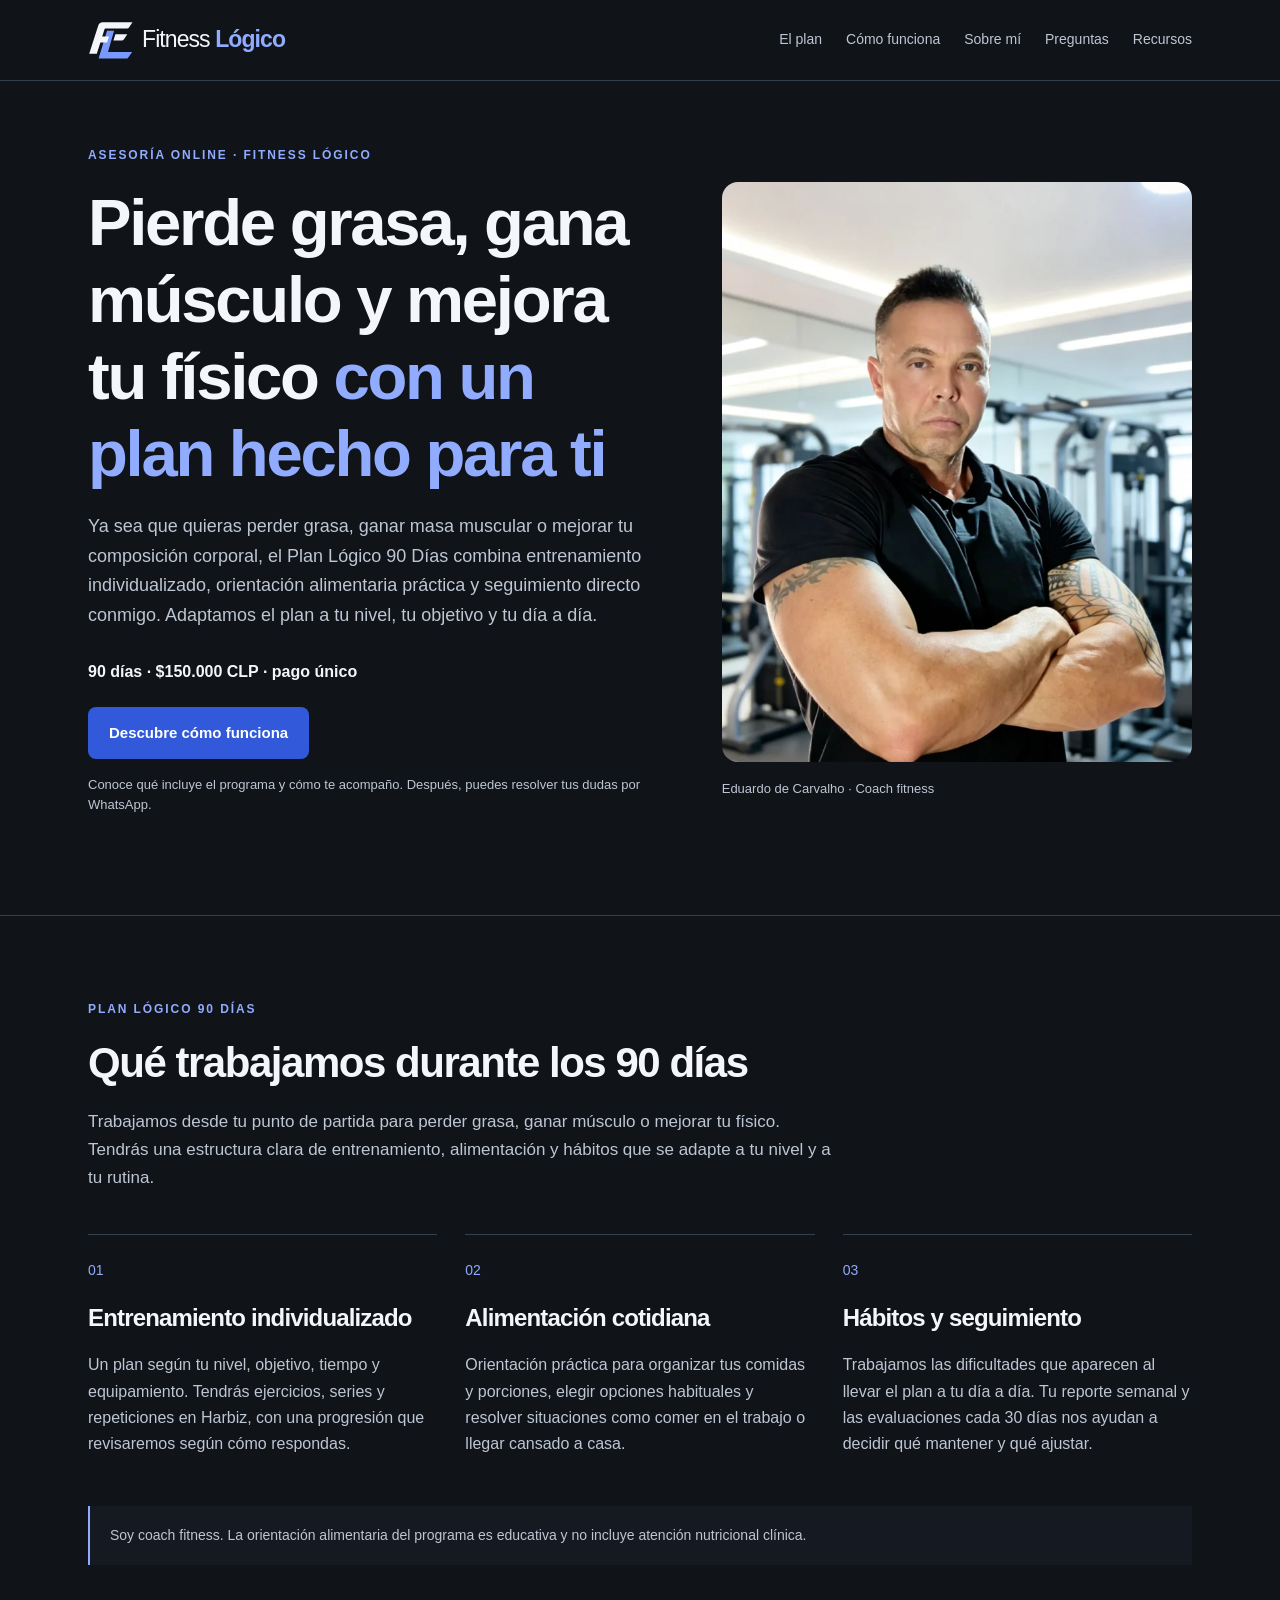
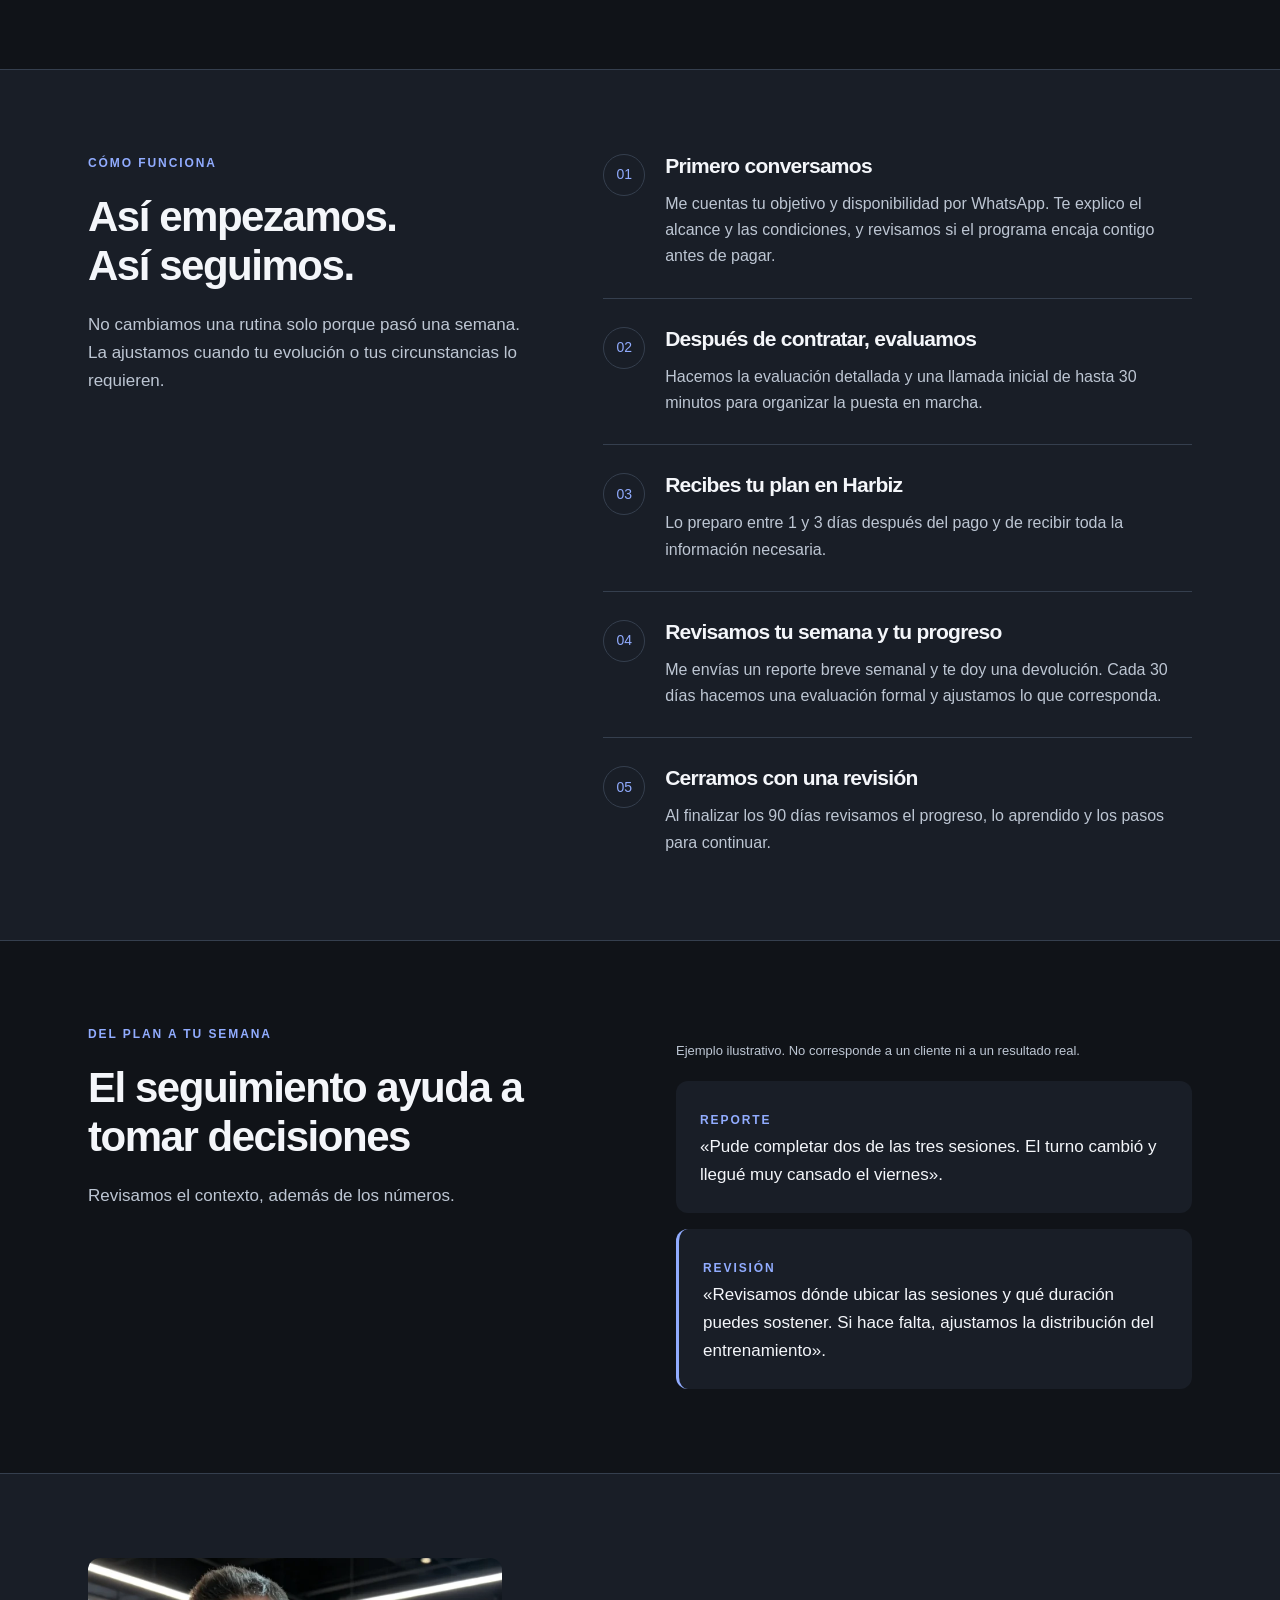
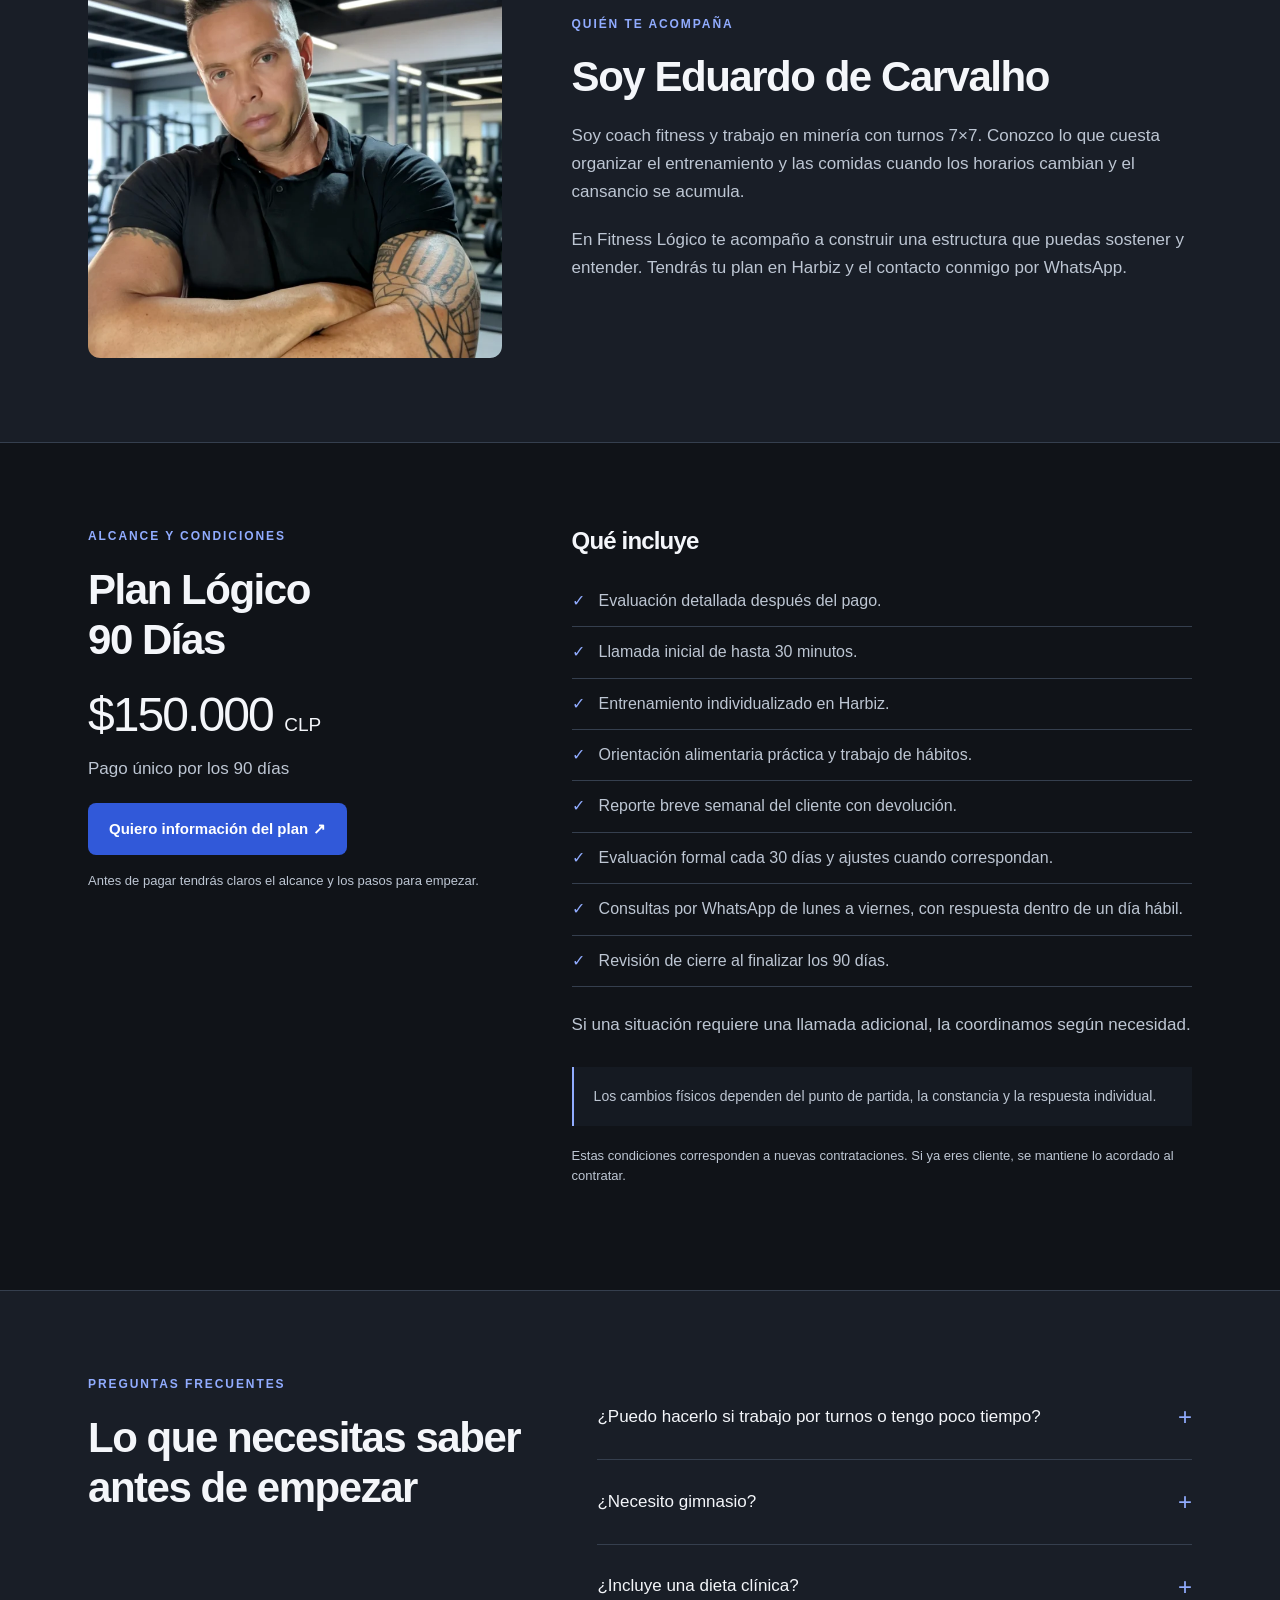
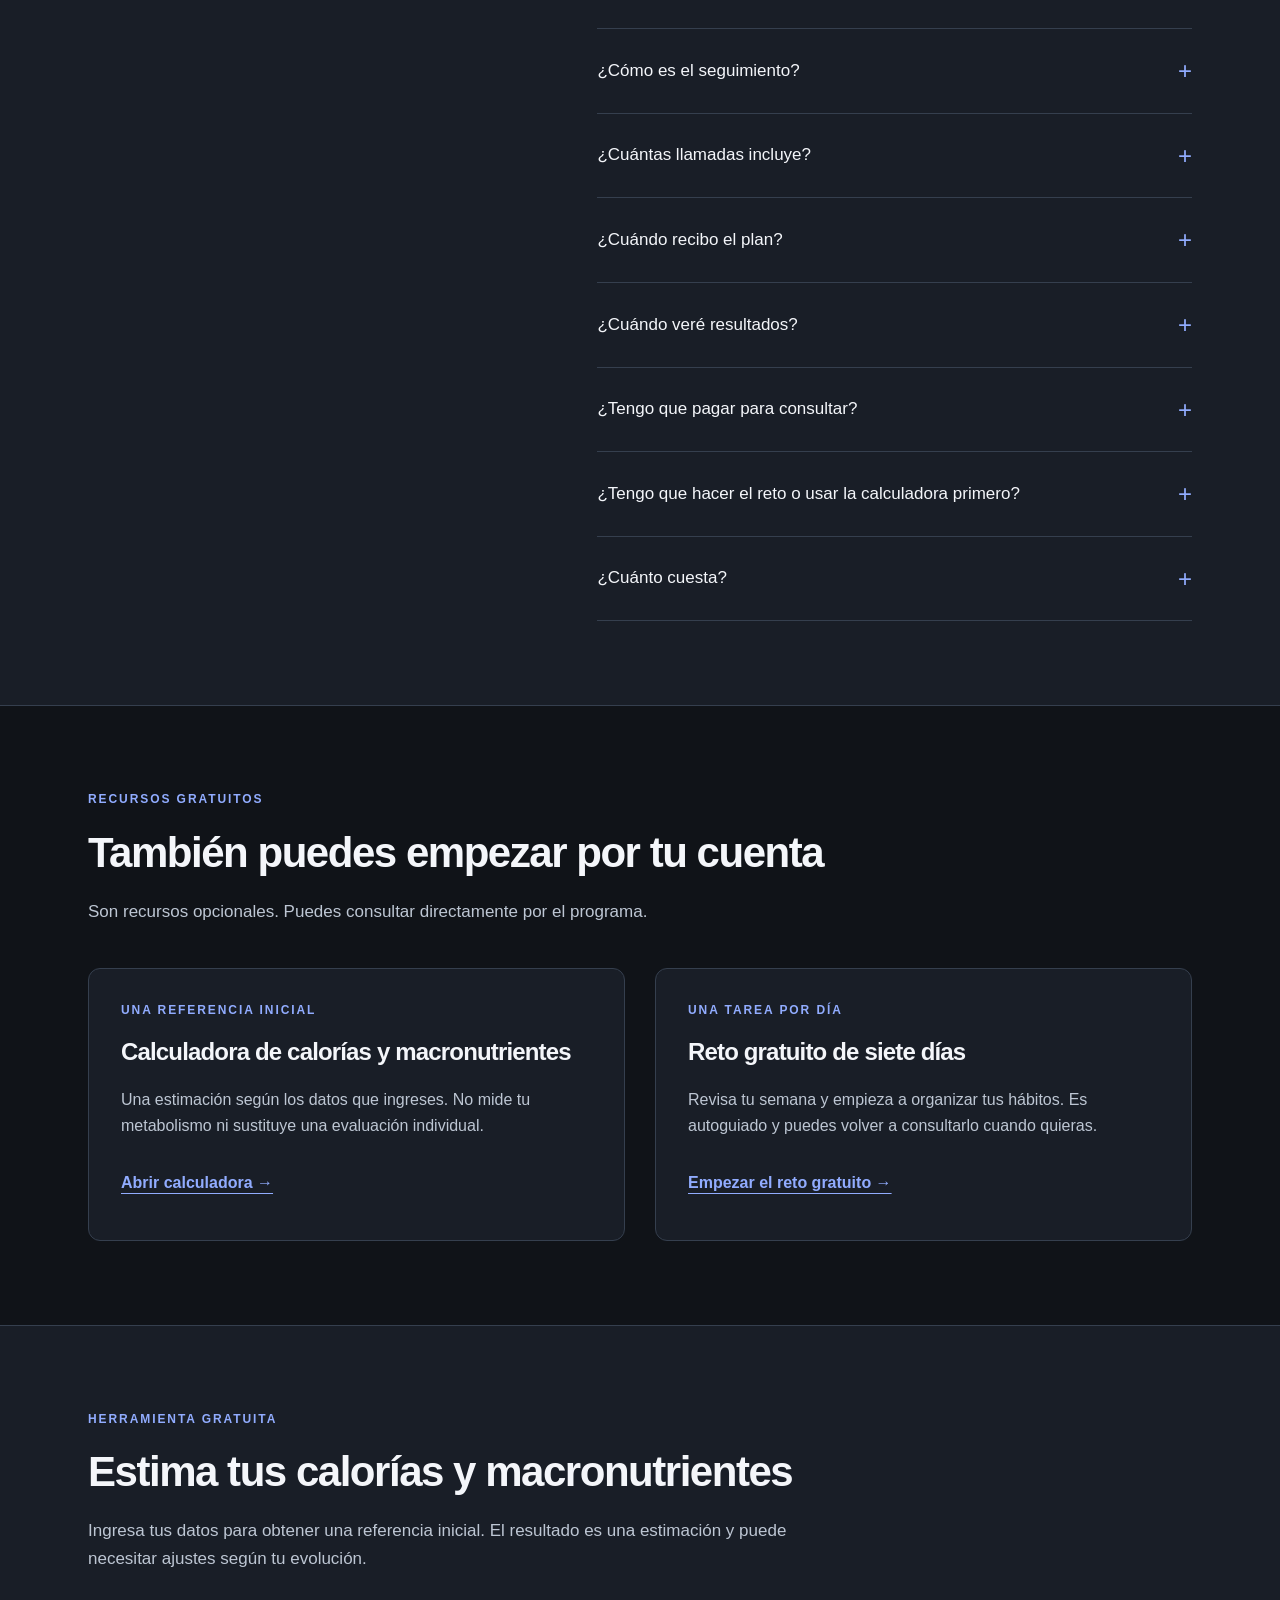
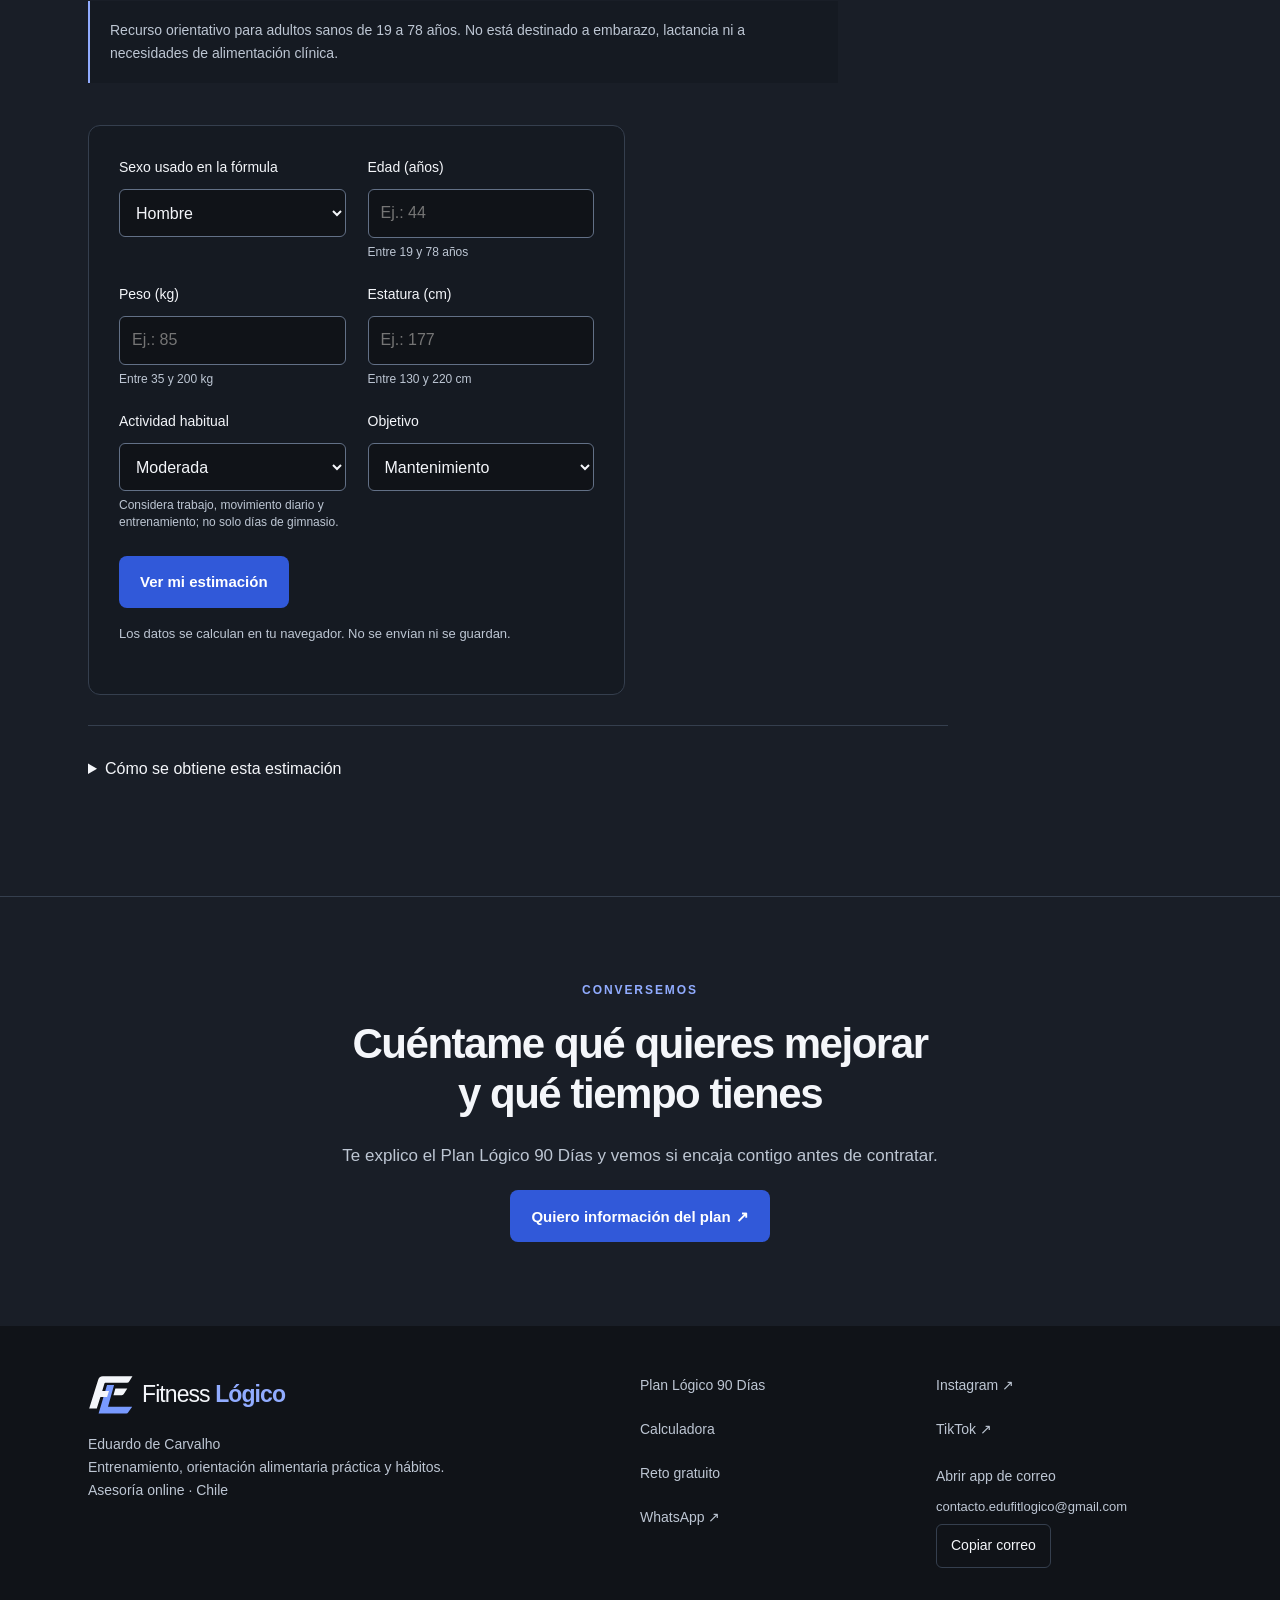
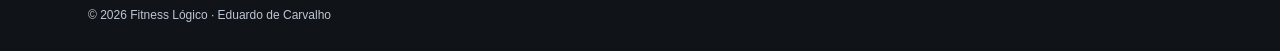
==== commit c3ad1de1: "Mejora el mensaje y recorrido de venta del Plan Lógico 90 Días" ====
--- a/index.html
+++ b/index.html
@@ -1 +1 @@
-<!doctype html><html lang="es"><head><meta charset="utf-8"><meta name="viewport" content="width=device-width,initial-scale=1"><meta name="description" content="Entrenamiento individualizado, orientación alimentaria práctica y seguimiento para organizar tu semana. Plan Lógico 90 Días: $150.000 CLP, pago único."><meta property="og:title" content="Fitness Lógico | Plan Lógico 90 Días"><meta property="og:description" content="Entrenamiento individualizado, orientación alimentaria práctica y seguimiento para organizar tu semana. Plan Lógico 90 Días: $150.000 CLP, pago único."><meta property="og:type" content="website"><meta property="og:url" content="https://fitnesslogico.com/"><meta property="og:image" content="https://fitnesslogico.com/assets/eduardo-hero.webp"><meta name="theme-color" content="#101318"><title>Fitness Lógico | Plan Lógico 90 Días</title><link rel="stylesheet" href="assets/site.css"><script src="assets/calculator.js" defer></script><script src="assets/site.js" defer></script><link rel="icon" href="assets/favicon.svg" type="image/svg+xml"><link rel="apple-touch-icon" href="assets/apple-touch-icon.png"></head><body><a class="skip" href="#main">Ir al contenido</a><header class="header"><div class="container nav"><a class="brand" href="index.html" aria-label="Fitness Lógico, inicio"><img class="brand-logo" src="assets/logo-fl.svg" width="46" height="40" alt="" aria-hidden="true"><span>Fitness <strong>Lógico</strong></span></a><nav aria-label="Navegación principal" class="desktop-nav"><a href="index.html#plan">El plan</a><a href="index.html#como-funciona">Cómo funciona</a><a href="index.html#sobre-mi">Sobre mí</a><a href="index.html#faq">Preguntas</a><a href="index.html#recursos">Recursos</a></nav><details class="mobile-nav"><summary>Menú</summary><nav aria-label="Navegación móvil"><a href="index.html#plan">El plan</a><a href="index.html#como-funciona">Cómo funciona</a><a href="index.html#sobre-mi">Sobre mí</a><a href="index.html#faq">Preguntas</a><a href="calculadora.html">Calculadora</a><a href="reto.html">Reto gratuito</a></nav></details></div></header><main id="main"><section class="hero container"><div class="hero-copy"><p class="eyebrow">ASESORÍA ONLINE · FITNESS LÓGICO</p><h1>Un plan para entrenar y comer mejor, <span>con tus horarios.</span></h1><p class="intro">Plan Lógico 90 Días combina entrenamiento individualizado, orientación alimentaria práctica y seguimiento directo conmigo. Partimos por tu objetivo, tus horarios y lo que puedes sostener en una semana real.</p><p class="hero-price">90 días <span aria-hidden="true">·</span> $150.000 CLP <span aria-hidden="true">·</span> pago único</p><div class="actions"><a class="button primary" href="https://wa.me/56953361953?text=Hola%20Eduardo%2C%20quiero%20informaci%C3%B3n%20del%20Plan%20L%C3%B3gico%2090%20D%C3%ADas.%20Me%20gustar%C3%ADa%20saber%20c%C3%B3mo%20empezar." target="_blank" rel="noopener noreferrer">Quiero información del plan<span aria-hidden="true"> ↗</span></a><a class="button secondary" href="#como-funciona">Ver cómo funciona ↓</a></div><p class="micro">Primero conversamos. La evaluación detallada es después de contratar.</p></div><figure class="hero-photo"><img src="assets/eduardo-hero.webp" width="720" height="1200" alt="Eduardo de Carvalho en el gimnasio" fetchpriority="high"><figcaption>Eduardo de Carvalho · Coach fitness</figcaption></figure></section><section class="section" id="plan"><div class="container"><div class="section-title"><p class="eyebrow">PLAN LÓGICO 90 DÍAS</p><h2>Qué trabajamos durante los 90 días</h2><p>El objetivo es que tengas una estructura clara y sepas cómo aplicarla cuando el trabajo, la familia o los turnos cambian tu semana.</p></div><div class="three-grid"><article class="pillar"><span class="index">01</span><h3>Entrenamiento individualizado</h3><p>Un plan según tu nivel, objetivo, tiempo y equipamiento. Tendrás ejercicios, series y repeticiones en Harbiz, con una progresión que revisaremos según cómo respondas.</p></article><article class="pillar"><span class="index">02</span><h3>Alimentación cotidiana</h3><p>Orientación práctica para organizar tus comidas y porciones, elegir opciones habituales y resolver situaciones como comer en el trabajo o llegar cansado a casa.</p></article><article class="pillar"><span class="index">03</span><h3>Hábitos y seguimiento</h3><p>Trabajamos las dificultades que aparecen al llevar el plan a tu día a día. Tu reporte semanal y las evaluaciones cada 30 días nos ayudan a decidir qué mantener y qué ajustar.</p></article></div><p class="note">Soy coach fitness. La orientación alimentaria del programa es educativa y no incluye atención nutricional clínica.</p></div></section><section class="section surface" id="como-funciona"><div class="container split"><div><p class="eyebrow">CÓMO FUNCIONA</p><h2>Así empezamos.<br>Así seguimos.</h2><p>No cambiamos una rutina solo porque pasó una semana. La ajustamos cuando tu evolución o tus circunstancias lo requieren.</p></div><ol class="steps"><li><span class="step-number" aria-hidden="true">01</span><div><h3>Primero conversamos</h3><p>Me cuentas tu objetivo y disponibilidad por WhatsApp. Te explico el alcance y las condiciones, y revisamos si el programa encaja contigo antes de pagar.</p></div></li><li><span class="step-number" aria-hidden="true">02</span><div><h3>Después de contratar, evaluamos</h3><p>Hacemos la evaluación detallada y una llamada inicial de hasta 30 minutos para organizar la puesta en marcha.</p></div></li><li><span class="step-number" aria-hidden="true">03</span><div><h3>Recibes tu plan en Harbiz</h3><p>Lo preparo entre 1 y 3 días después del pago y de recibir toda la información necesaria.</p></div></li><li><span class="step-number" aria-hidden="true">04</span><div><h3>Revisamos tu semana y tu progreso</h3><p>Me envías un reporte breve semanal y te doy una devolución. Cada 30 días hacemos una evaluación formal y ajustamos lo que corresponda.</p></div></li><li><span class="step-number" aria-hidden="true">05</span><div><h3>Cerramos con una revisión</h3><p>Al finalizar los 90 días revisamos el progreso, lo aprendido y los pasos para continuar.</p></div></li></ol></div></section><section class="section"><div class="container example"><div><p class="eyebrow">DEL PLAN A TU SEMANA</p><h2>El seguimiento ayuda a tomar decisiones</h2><p>Revisamos el contexto, además de los números.</p></div><div class="example-content"><p class="micro">Ejemplo ilustrativo. No corresponde a un cliente ni a un resultado real.</p><div class="message"><span class="eyebrow">REPORTE</span><p>«Pude completar dos de las tres sesiones. El turno cambió y llegué muy cansado el viernes».</p></div><div class="message reply"><span class="eyebrow">REVISIÓN</span><p>«Revisamos dónde ubicar las sesiones y qué duración puedes sostener. Si hace falta, ajustamos la distribución del entrenamiento».</p></div></div></div></section><section class="section surface" id="sobre-mi"><div class="container about"><img src="assets/eduardo-about.webp" width="720" height="720" loading="lazy" alt="Eduardo de Carvalho, coach de Fitness Lógico"><div><p class="eyebrow">QUIÉN TE ACOMPAÑA</p><h2>Soy Eduardo de Carvalho</h2><p>Soy coach fitness y trabajo en minería con turnos 7×7. Conozco lo que cuesta organizar el entrenamiento y las comidas cuando los horarios cambian y el cansancio se acumula.</p><p>En Fitness Lógico te acompaño a construir una estructura que puedas sostener y entender. Tendrás tu plan en Harbiz y el contacto conmigo por WhatsApp.</p></div></div></section><section class="section" id="condiciones"><div class="container price-panel"><div><p class="eyebrow">ALCANCE Y CONDICIONES</p><h2>Plan Lógico<br>90 Días</h2><p class="price-value">$150.000 <span>CLP</span></p><p>Pago único por los 90 días</p><a class="button primary" href="https://wa.me/56953361953?text=Hola%20Eduardo%2C%20quiero%20informaci%C3%B3n%20del%20Plan%20L%C3%B3gico%2090%20D%C3%ADas.%20Me%20gustar%C3%ADa%20saber%20c%C3%B3mo%20empezar." target="_blank" rel="noopener noreferrer">Quiero información del plan<span aria-hidden="true"> ↗</span></a><p class="micro">Antes de pagar tendrás claros el alcance y los pasos para empezar.</p></div><div><h3>Qué incluye</h3><ul class="check-list"><li>Evaluación detallada después del pago.</li><li>Llamada inicial de hasta 30 minutos.</li><li>Entrenamiento individualizado en Harbiz.</li><li>Orientación alimentaria práctica y trabajo de hábitos.</li><li>Reporte breve semanal del cliente con devolución.</li><li>Evaluación formal cada 30 días y ajustes cuando correspondan.</li><li>Consultas por WhatsApp de lunes a viernes, con respuesta dentro de un día hábil.</li><li>Revisión de cierre al finalizar los 90 días.</li></ul><p>Si una situación requiere una llamada adicional, la coordinamos según necesidad.</p><p class="note">Los cambios físicos dependen del punto de partida, la constancia y la respuesta individual.</p><p class="micro">Estas condiciones corresponden a nuevas contrataciones. Si ya eres cliente, se mantiene lo acordado al contratar.</p></div></div></section><section class="section surface" id="faq"><div class="container faq-layout"><div><p class="eyebrow">PREGUNTAS FRECUENTES</p><h2>Lo que necesitas saber antes de empezar</h2></div><div class="faq"><details><summary>¿Puedo hacerlo si trabajo por turnos o tengo poco tiempo?<span aria-hidden="true">+</span></summary><p>Revisamos tu disponibilidad y organizamos el entrenamiento según tu semana real. En la conversación inicial vemos qué puedes sostener antes de contratar.</p></details><details><summary>¿Necesito gimnasio?<span aria-hidden="true">+</span></summary><p>Podemos trabajar con gimnasio o con el equipamiento que tengas en casa. Primero revisamos qué tienes disponible y qué permite trabajar tu objetivo.</p></details><details><summary>¿Incluye una dieta clínica?<span aria-hidden="true">+</span></summary><p>Incluye orientación alimentaria práctica, educación y organización de hábitos. Soy coach fitness, no nutricionista. Si necesitas atención clínica, corresponde trabajar con el profesional adecuado.</p></details><details><summary>¿Cómo es el seguimiento?<span aria-hidden="true">+</span></summary><p>Me envías un reporte breve semanal y recibes una devolución. Hacemos una evaluación formal cada 30 días y ajustamos según necesidad. Puedes consultar por WhatsApp de lunes a viernes, con respuesta dentro de un día hábil.</p></details><details><summary>¿Cuántas llamadas incluye?<span aria-hidden="true">+</span></summary><p>Una llamada inicial de hasta 30 minutos después del pago. Si una situación requiere otra llamada, la coordinamos según necesidad.</p></details><details><summary>¿Cuándo recibo el plan?<span aria-hidden="true">+</span></summary><p>Entre 1 y 3 días después del pago y de recibir toda la información necesaria. En la puesta en marcha coordinamos tu inicio.</p></details><details><summary>¿Cuándo veré resultados?<span aria-hidden="true">+</span></summary><p>No hay una fecha ni una cantidad de kilos garantizada. Revisamos cómo avanzas en entrenamiento y hábitos, además de los cambios físicos que correspondan a tu objetivo.</p></details><details><summary>¿Tengo que pagar para consultar?<span aria-hidden="true">+</span></summary><p>No. Primero te explico el servicio y revisamos si encaja contigo. La evaluación detallada y la llamada inicial se realizan después de contratar.</p></details><details><summary>¿Tengo que hacer el reto o usar la calculadora primero?<span aria-hidden="true">+</span></summary><p>No. Son recursos gratuitos y opcionales. Puedes consultar directamente por el Plan Lógico 90 Días.</p></details><details><summary>¿Cuánto cuesta?<span aria-hidden="true">+</span></summary><p>$150.000 CLP en un pago por los 90 días. Antes del pago te explico el alcance y el proceso para empezar.</p></details></div></div></section><section class="section" id="recursos"><div class="container"><div class="section-title"><p class="eyebrow">RECURSOS GRATUITOS</p><h2>También puedes empezar por tu cuenta</h2><p>Son recursos opcionales. Puedes consultar directamente por el programa.</p></div><div class="two-grid"><article class="resource"><span class="eyebrow">UNA REFERENCIA INICIAL</span><h3>Calculadora de calorías y macronutrientes</h3><p>Una estimación según los datos que ingreses. No mide tu metabolismo ni sustituye una evaluación individual.</p><a class="text-link" href="calculadora.html">Abrir calculadora →</a></article><article class="resource"><span class="eyebrow">UNA TAREA POR DÍA</span><h3>Reto gratuito de siete días</h3><p>Revisa tu semana y empieza a organizar tus hábitos. Es autoguiado y puedes volver a consultarlo cuando quieras.</p><a class="text-link" href="reto.html">Empezar el reto gratuito →</a></article></div></div></section><section class="section surface" id="calculadora"><div class="container"><div class="section-title"><p class="eyebrow">HERRAMIENTA GRATUITA</p><h2>Estima tus calorías y macronutrientes</h2><p>Ingresa tus datos para obtener una referencia inicial. El resultado es una estimación y puede necesitar ajustes según tu evolución.</p><p class="note">Recurso orientativo para adultos sanos de 19 a 78 años. No está destinado a embarazo, lactancia ni a necesidades de alimentación clínica.</p></div><div class="calculator" data-calculator><div class="calc-form" role="group" aria-label="Datos de la calculadora"><div class="form-grid"><div class="field"><label for="sex">Sexo usado en la fórmula</label><select id="sex" name="sex" aria-describedby="sex-error"><option value="hombre">Hombre</option><option value="mujer">Mujer</option></select><span id="sex-error" class="field-error"></span></div><div class="field"><label for="age">Edad (años)</label><input id="age" name="age" type="number" min="19" max="78" step="1" inputmode="numeric" placeholder="Ej.: 44" required aria-describedby="age-hint age-error"><span id="age-hint" class="field-hint">Entre 19 y 78 años</span><span id="age-error" class="field-error"></span></div><div class="field"><label for="weight">Peso (kg)</label><input id="weight" name="weight" type="number" min="35" max="200" step="0.1" inputmode="decimal" placeholder="Ej.: 85" required aria-describedby="weight-hint weight-error"><span id="weight-hint" class="field-hint">Entre 35 y 200 kg</span><span id="weight-error" class="field-error"></span></div><div class="field"><label for="height">Estatura (cm)</label><input id="height" name="height" type="number" min="130" max="220" step="0.1" inputmode="decimal" placeholder="Ej.: 177" required aria-describedby="height-hint height-error"><span id="height-hint" class="field-hint">Entre 130 y 220 cm</span><span id="height-error" class="field-error"></span></div><div class="field"><label for="activity">Actividad habitual</label><select id="activity" name="activity" aria-describedby="activity-hint activity-error"><option value="1.2">Sedentaria</option><option value="1.375">Ligera</option><option value="1.55" selected>Moderada</option><option value="1.725">Alta</option><option value="1.9">Muy alta</option></select><span id="activity-hint" class="field-hint">Considera trabajo, movimiento diario y entrenamiento; no solo días de gimnasio.</span><span id="activity-error" class="field-error"></span></div><div class="field"><label for="goal">Objetivo</label><select id="goal" name="goal" aria-describedby="goal-error"><option value="mantenimiento">Mantenimiento</option><option value="deficit">Déficit</option><option value="superavit">Superávit</option></select><span id="goal-error" class="field-error"></span></div></div><p class="calc-status" role="status" aria-live="polite"></p><button type="button" class="button primary" data-calculate>Ver mi estimación</button><p class="micro">Los datos se calculan en tu navegador. No se envían ni se guardan.</p></div><section class="calc-result" aria-labelledby="result-title" hidden tabindex="-1"><p class="eyebrow">REFERENCIA INICIAL</p><h3 id="result-title">Tu estimación</h3><p class="result-number"><span data-result="target"></span><span> kcal/día</span></p><p data-result="goal"></p><div class="result-details"><p>Gasto en reposo estimado <strong><span data-result="bmr"></span> kcal</strong></p><p>Gasto diario estimado <strong><span data-result="tdee"></span> kcal</strong></p></div><h4>Distribución orientativa</h4><div class="macros"><p>Proteína<strong><span data-result="protein"></span> g</strong></p><p>Grasa<strong><span data-result="fat"></span> g</strong></p><p>Carbohidratos<strong><span data-result="carbs"></span> g</strong></p></div><p class="micro">Cantidades redondeadas. El reparto es un ejemplo de cálculo, no una pauta individual.</p><p class="note">Este cálculo usa una fórmula y la actividad que declaras. No mide tu metabolismo ni proporciona cantidades exactas para tu caso.</p></section><noscript><p>Activa JavaScript para calcular. Puedes leer el resto de la página y consultar el programa sin usar esta herramienta.</p></noscript></div><details class="method"><summary>Cómo se obtiene esta estimación</summary><p>Se usa la ecuación Mifflin–St Jeor para estimar el gasto en reposo y un factor aproximado de actividad. El ejemplo de déficit aplica un 20% menos y el de superávit un 15% más sobre el gasto estimado.</p><p>El reparto ilustrativo conserva los parámetros de la herramienta anterior: proteína de 2,2 g/kg en déficit, 2 g/kg en mantenimiento y 1,8 g/kg en superávit; 25% de la energía en grasa y el resto en carbohidratos. Estos parámetros no son una recomendación universal ni proceden todos de la ecuación Mifflin.</p><p>La herramienta no evalúa tu salud ni puede decidir por ti qué objetivo o cantidades necesitas. Si los datos no permiten un reparto coherente, no muestra un resultado.</p><a href="https://pubmed.ncbi.nlm.nih.gov/2305711/" target="_blank" rel="noopener noreferrer">Referencia de la ecuación: Mifflin y colaboradores, 1990 ↗</a></details></div></section><section class="section contact" id="contacto"><div class="container"><p class="eyebrow">CONVERSEMOS</p><h2>Cuéntame qué quieres mejorar<br>y qué tiempo tienes</h2><p>Te explico el Plan Lógico 90 Días y vemos si encaja contigo antes de contratar.</p><a class="button primary" href="https://wa.me/56953361953?text=Hola%20Eduardo%2C%20quiero%20informaci%C3%B3n%20del%20Plan%20L%C3%B3gico%2090%20D%C3%ADas.%20Me%20gustar%C3%ADa%20saber%20c%C3%B3mo%20empezar." target="_blank" rel="noopener noreferrer">Quiero información del plan<span aria-hidden="true"> ↗</span></a></div></section></main><footer class="footer"><div class="container footer-grid"><div><a class="brand" href="index.html"><img class="brand-logo" src="assets/logo-fl.svg" width="46" height="40" alt="" aria-hidden="true"><span>Fitness <strong>Lógico</strong></span></a><p>Eduardo de Carvalho<br>Entrenamiento, orientación alimentaria práctica y hábitos.<br>Asesoría online · Chile</p></div><nav aria-label="Recursos y contacto"><a href="index.html#plan">Plan Lógico 90 Días</a><a href="calculadora.html">Calculadora</a><a href="reto.html">Reto gratuito</a><a href="https://wa.me/56953361953?text=Hola%20Eduardo%2C%20quiero%20informaci%C3%B3n%20del%20Plan%20L%C3%B3gico%2090%20D%C3%ADas.%20Me%20gustar%C3%ADa%20saber%20c%C3%B3mo%20empezar." target="_blank" rel="noopener noreferrer">WhatsApp ↗</a></nav><nav aria-label="Redes"><a href="https://instagram.com/edu.fitness.logico" target="_blank" rel="noopener noreferrer">Instagram ↗</a><a href="https://www.tiktok.com/@fitness_logico" target="_blank" rel="noopener noreferrer">TikTok ↗</a><div class="email-contact"><a href="mailto:contacto.edufitlogico@gmail.com">Abrir app de correo</a><span class="email-address">contacto.edufitlogico@gmail.com</span><button type="button" class="copy-email" data-copy-email="contacto.edufitlogico@gmail.com">Copiar correo</button><span class="email-status" role="status" aria-live="polite"></span></div></nav></div><div class="container footer-bottom">© 2026 Fitness Lógico · Eduardo de Carvalho</div></footer></body></html>+<!doctype html><html lang="es"><head><meta charset="utf-8"><meta name="viewport" content="width=device-width,initial-scale=1"><meta name="description" content="Entrenamiento individualizado, orientación alimentaria práctica y seguimiento para perder grasa, ganar músculo o mejorar tu físico. Plan Lógico 90 Días: $150.000 CLP, pago único."><meta property="og:title" content="Fitness Lógico | Plan Lógico 90 Días"><meta property="og:description" content="Entrenamiento individualizado, orientación alimentaria práctica y seguimiento para perder grasa, ganar músculo o mejorar tu físico. Plan Lógico 90 Días: $150.000 CLP, pago único."><meta property="og:type" content="website"><meta property="og:url" content="https://fitnesslogico.com/"><meta property="og:image" content="https://fitnesslogico.com/assets/eduardo-hero.webp"><meta name="theme-color" content="#101318"><title>Fitness Lógico | Plan Lógico 90 Días</title><link rel="stylesheet" href="assets/site.css"><script src="assets/calculator.js" defer></script><script src="assets/site.js" defer></script><link rel="icon" href="assets/favicon.svg" type="image/svg+xml"><link rel="apple-touch-icon" href="assets/apple-touch-icon.png"></head><body><a class="skip" href="#main">Ir al contenido</a><header class="header"><div class="container nav"><a class="brand" href="index.html" aria-label="Fitness Lógico, inicio"><img class="brand-logo" src="assets/logo-fl.svg" width="46" height="40" alt="" aria-hidden="true"><span>Fitness <strong>Lógico</strong></span></a><nav aria-label="Navegación principal" class="desktop-nav"><a href="index.html#plan">El plan</a><a href="index.html#como-funciona">Cómo funciona</a><a href="index.html#sobre-mi">Sobre mí</a><a href="index.html#faq">Preguntas</a><a href="index.html#recursos">Recursos</a></nav><details class="mobile-nav"><summary>Menú</summary><nav aria-label="Navegación móvil"><a href="index.html#plan">El plan</a><a href="index.html#como-funciona">Cómo funciona</a><a href="index.html#sobre-mi">Sobre mí</a><a href="index.html#faq">Preguntas</a><a href="calculadora.html">Calculadora</a><a href="reto.html">Reto gratuito</a></nav></details></div></header><main id="main"><section class="hero container"><div class="hero-copy"><p class="eyebrow">ASESORÍA ONLINE · FITNESS LÓGICO</p><h1>Pierde grasa, gana músculo y mejora tu físico <span>con un plan hecho para ti</span></h1><p class="intro">Ya sea que quieras perder grasa, ganar masa muscular o mejorar tu composición corporal, el Plan Lógico 90 Días combina entrenamiento individualizado, orientación alimentaria práctica y seguimiento directo conmigo. Adaptamos el plan a tu nivel, tu objetivo y tu día a día.</p><p class="hero-price">90 días <span aria-hidden="true">·</span> $150.000 CLP <span aria-hidden="true">·</span> pago único</p><div class="actions"><a class="button primary" href="#plan">Descubre cómo funciona</a></div><p class="micro">Conoce qué incluye el programa y cómo te acompaño. Después, puedes resolver tus dudas por WhatsApp.</p></div><figure class="hero-photo"><img src="assets/eduardo-hero.webp" width="720" height="1200" alt="Eduardo de Carvalho en el gimnasio" fetchpriority="high"><figcaption>Eduardo de Carvalho · Coach fitness</figcaption></figure></section><section class="section" id="plan"><div class="container"><div class="section-title"><p class="eyebrow">PLAN LÓGICO 90 DÍAS</p><h2>Qué trabajamos durante los 90 días</h2><p>Trabajamos desde tu punto de partida para perder grasa, ganar músculo o mejorar tu físico. Tendrás una estructura clara de entrenamiento, alimentación y hábitos que se adapte a tu nivel y a tu rutina.</p></div><div class="three-grid"><article class="pillar"><span class="index">01</span><h3>Entrenamiento individualizado</h3><p>Un plan según tu nivel, objetivo, tiempo y equipamiento. Tendrás ejercicios, series y repeticiones en Harbiz, con una progresión que revisaremos según cómo respondas.</p></article><article class="pillar"><span class="index">02</span><h3>Alimentación cotidiana</h3><p>Orientación práctica para organizar tus comidas y porciones, elegir opciones habituales y resolver situaciones como comer en el trabajo o llegar cansado a casa.</p></article><article class="pillar"><span class="index">03</span><h3>Hábitos y seguimiento</h3><p>Trabajamos las dificultades que aparecen al llevar el plan a tu día a día. Tu reporte semanal y las evaluaciones cada 30 días nos ayudan a decidir qué mantener y qué ajustar.</p></article></div><p class="note">Soy coach fitness. La orientación alimentaria del programa es educativa y no incluye atención nutricional clínica.</p></div></section><section class="section surface" id="como-funciona"><div class="container split"><div><p class="eyebrow">CÓMO FUNCIONA</p><h2>Así empezamos.<br>Así seguimos.</h2><p>No cambiamos una rutina solo porque pasó una semana. La ajustamos cuando tu evolución o tus circunstancias lo requieren.</p></div><ol class="steps"><li><span class="step-number" aria-hidden="true">01</span><div><h3>Primero conversamos</h3><p>Me cuentas tu objetivo y disponibilidad por WhatsApp. Te explico el alcance y las condiciones, y revisamos si el programa encaja contigo antes de pagar.</p></div></li><li><span class="step-number" aria-hidden="true">02</span><div><h3>Después de contratar, evaluamos</h3><p>Hacemos la evaluación detallada y una llamada inicial de hasta 30 minutos para organizar la puesta en marcha.</p></div></li><li><span class="step-number" aria-hidden="true">03</span><div><h3>Recibes tu plan en Harbiz</h3><p>Lo preparo entre 1 y 3 días después del pago y de recibir toda la información necesaria.</p></div></li><li><span class="step-number" aria-hidden="true">04</span><div><h3>Revisamos tu semana y tu progreso</h3><p>Me envías un reporte breve semanal y te doy una devolución. Cada 30 días hacemos una evaluación formal y ajustamos lo que corresponda.</p></div></li><li><span class="step-number" aria-hidden="true">05</span><div><h3>Cerramos con una revisión</h3><p>Al finalizar los 90 días revisamos el progreso, lo aprendido y los pasos para continuar.</p></div></li></ol></div></section><section class="section"><div class="container example"><div><p class="eyebrow">DEL PLAN A TU SEMANA</p><h2>El seguimiento ayuda a tomar decisiones</h2><p>Revisamos el contexto, además de los números.</p></div><div class="example-content"><p class="micro">Ejemplo ilustrativo. No corresponde a un cliente ni a un resultado real.</p><div class="message"><span class="eyebrow">REPORTE</span><p>«Pude completar dos de las tres sesiones. El turno cambió y llegué muy cansado el viernes».</p></div><div class="message reply"><span class="eyebrow">REVISIÓN</span><p>«Revisamos dónde ubicar las sesiones y qué duración puedes sostener. Si hace falta, ajustamos la distribución del entrenamiento».</p></div></div></div></section><section class="section surface" id="sobre-mi"><div class="container about"><img src="assets/eduardo-about.webp" width="720" height="720" loading="lazy" alt="Eduardo de Carvalho, coach de Fitness Lógico"><div><p class="eyebrow">QUIÉN TE ACOMPAÑA</p><h2>Soy Eduardo de Carvalho</h2><p>Soy coach fitness y trabajo en minería con turnos 7×7. Conozco lo que cuesta organizar el entrenamiento y las comidas cuando los horarios cambian y el cansancio se acumula.</p><p>En Fitness Lógico te acompaño a construir una estructura que puedas sostener y entender. Tendrás tu plan en Harbiz y el contacto conmigo por WhatsApp.</p></div></div></section><section class="section" id="condiciones"><div class="container price-panel"><div><p class="eyebrow">ALCANCE Y CONDICIONES</p><h2>Plan Lógico<br>90 Días</h2><p class="price-value">$150.000 <span>CLP</span></p><p>Pago único por los 90 días</p><a class="button primary" href="https://wa.me/56953361953?text=Hola%20Eduardo%2C%20quiero%20informaci%C3%B3n%20del%20Plan%20L%C3%B3gico%2090%20D%C3%ADas.%20Me%20gustar%C3%ADa%20saber%20c%C3%B3mo%20empezar." target="_blank" rel="noopener noreferrer">Quiero información del plan<span aria-hidden="true"> ↗</span></a><p class="micro">Antes de pagar tendrás claros el alcance y los pasos para empezar.</p></div><div><h3>Qué incluye</h3><ul class="check-list"><li>Evaluación detallada después del pago.</li><li>Llamada inicial de hasta 30 minutos.</li><li>Entrenamiento individualizado en Harbiz.</li><li>Orientación alimentaria práctica y trabajo de hábitos.</li><li>Reporte breve semanal del cliente con devolución.</li><li>Evaluación formal cada 30 días y ajustes cuando correspondan.</li><li>Consultas por WhatsApp de lunes a viernes, con respuesta dentro de un día hábil.</li><li>Revisión de cierre al finalizar los 90 días.</li></ul><p>Si una situación requiere una llamada adicional, la coordinamos según necesidad.</p><p class="note">Los cambios físicos dependen del punto de partida, la constancia y la respuesta individual.</p><p class="micro">Estas condiciones corresponden a nuevas contrataciones. Si ya eres cliente, se mantiene lo acordado al contratar.</p></div></div></section><section class="section surface" id="faq"><div class="container faq-layout"><div><p class="eyebrow">PREGUNTAS FRECUENTES</p><h2>Lo que necesitas saber antes de empezar</h2></div><div class="faq"><details><summary>¿Puedo hacerlo si trabajo por turnos o tengo poco tiempo?<span aria-hidden="true">+</span></summary><p>Revisamos tu disponibilidad y organizamos el entrenamiento según tu semana real. En la conversación inicial vemos qué puedes sostener antes de contratar.</p></details><details><summary>¿Necesito gimnasio?<span aria-hidden="true">+</span></summary><p>Podemos trabajar con gimnasio o con el equipamiento que tengas en casa. Primero revisamos qué tienes disponible y qué permite trabajar tu objetivo.</p></details><details><summary>¿Incluye una dieta clínica?<span aria-hidden="true">+</span></summary><p>Incluye orientación alimentaria práctica, educación y organización de hábitos. Soy coach fitness, no nutricionista. Si necesitas atención clínica, corresponde trabajar con el profesional adecuado.</p></details><details><summary>¿Cómo es el seguimiento?<span aria-hidden="true">+</span></summary><p>Me envías un reporte breve semanal y recibes una devolución. Hacemos una evaluación formal cada 30 días y ajustamos según necesidad. Puedes consultar por WhatsApp de lunes a viernes, con respuesta dentro de un día hábil.</p></details><details><summary>¿Cuántas llamadas incluye?<span aria-hidden="true">+</span></summary><p>Una llamada inicial de hasta 30 minutos después del pago. Si una situación requiere otra llamada, la coordinamos según necesidad.</p></details><details><summary>¿Cuándo recibo el plan?<span aria-hidden="true">+</span></summary><p>Entre 1 y 3 días después del pago y de recibir toda la información necesaria. En la puesta en marcha coordinamos tu inicio.</p></details><details><summary>¿Cuándo veré resultados?<span aria-hidden="true">+</span></summary><p>No hay una fecha ni una cantidad de kilos garantizada. Revisamos cómo avanzas en entrenamiento y hábitos, además de los cambios físicos que correspondan a tu objetivo.</p></details><details><summary>¿Tengo que pagar para consultar?<span aria-hidden="true">+</span></summary><p>No. Primero te explico el servicio y revisamos si encaja contigo. La evaluación detallada y la llamada inicial se realizan después de contratar.</p></details><details><summary>¿Tengo que hacer el reto o usar la calculadora primero?<span aria-hidden="true">+</span></summary><p>No. Son recursos gratuitos y opcionales. Puedes consultar directamente por el Plan Lógico 90 Días.</p></details><details><summary>¿Cuánto cuesta?<span aria-hidden="true">+</span></summary><p>$150.000 CLP en un pago por los 90 días. Antes del pago te explico el alcance y el proceso para empezar.</p></details></div></div></section><section class="section" id="recursos"><div class="container"><div class="section-title"><p class="eyebrow">RECURSOS GRATUITOS</p><h2>También puedes empezar por tu cuenta</h2><p>Son recursos opcionales. Puedes consultar directamente por el programa.</p></div><div class="two-grid"><article class="resource"><span class="eyebrow">UNA REFERENCIA INICIAL</span><h3>Calculadora de calorías y macronutrientes</h3><p>Una estimación según los datos que ingreses. No mide tu metabolismo ni sustituye una evaluación individual.</p><a class="text-link" href="calculadora.html">Abrir calculadora →</a></article><article class="resource"><span class="eyebrow">UNA TAREA POR DÍA</span><h3>Reto gratuito de siete días</h3><p>Revisa tu semana y empieza a organizar tus hábitos. Es autoguiado y puedes volver a consultarlo cuando quieras.</p><a class="text-link" href="reto.html">Empezar el reto gratuito →</a></article></div></div></section><section class="section surface" id="calculadora"><div class="container"><div class="section-title"><p class="eyebrow">HERRAMIENTA GRATUITA</p><h2>Estima tus calorías y macronutrientes</h2><p>Ingresa tus datos para obtener una referencia inicial. El resultado es una estimación y puede necesitar ajustes según tu evolución.</p><p class="note">Recurso orientativo para adultos sanos de 19 a 78 años. No está destinado a embarazo, lactancia ni a necesidades de alimentación clínica.</p></div><div class="calculator" data-calculator><div class="calc-form" role="group" aria-label="Datos de la calculadora"><div class="form-grid"><div class="field"><label for="sex">Sexo usado en la fórmula</label><select id="sex" name="sex" aria-describedby="sex-error"><option value="hombre">Hombre</option><option value="mujer">Mujer</option></select><span id="sex-error" class="field-error"></span></div><div class="field"><label for="age">Edad (años)</label><input id="age" name="age" type="number" min="19" max="78" step="1" inputmode="numeric" placeholder="Ej.: 44" required aria-describedby="age-hint age-error"><span id="age-hint" class="field-hint">Entre 19 y 78 años</span><span id="age-error" class="field-error"></span></div><div class="field"><label for="weight">Peso (kg)</label><input id="weight" name="weight" type="number" min="35" max="200" step="0.1" inputmode="decimal" placeholder="Ej.: 85" required aria-describedby="weight-hint weight-error"><span id="weight-hint" class="field-hint">Entre 35 y 200 kg</span><span id="weight-error" class="field-error"></span></div><div class="field"><label for="height">Estatura (cm)</label><input id="height" name="height" type="number" min="130" max="220" step="0.1" inputmode="decimal" placeholder="Ej.: 177" required aria-describedby="height-hint height-error"><span id="height-hint" class="field-hint">Entre 130 y 220 cm</span><span id="height-error" class="field-error"></span></div><div class="field"><label for="activity">Actividad habitual</label><select id="activity" name="activity" aria-describedby="activity-hint activity-error"><option value="1.2">Sedentaria</option><option value="1.375">Ligera</option><option value="1.55" selected>Moderada</option><option value="1.725">Alta</option><option value="1.9">Muy alta</option></select><span id="activity-hint" class="field-hint">Considera trabajo, movimiento diario y entrenamiento; no solo días de gimnasio.</span><span id="activity-error" class="field-error"></span></div><div class="field"><label for="goal">Objetivo</label><select id="goal" name="goal" aria-describedby="goal-error"><option value="mantenimiento">Mantenimiento</option><option value="deficit">Déficit</option><option value="superavit">Superávit</option></select><span id="goal-error" class="field-error"></span></div></div><p class="calc-status" role="status" aria-live="polite"></p><button type="button" class="button primary" data-calculate>Ver mi estimación</button><p class="micro">Los datos se calculan en tu navegador. No se envían ni se guardan.</p></div><section class="calc-result" aria-labelledby="result-title" hidden tabindex="-1"><p class="eyebrow">REFERENCIA INICIAL</p><h3 id="result-title">Tu estimación</h3><p class="result-number"><span data-result="target"></span><span> kcal/día</span></p><p data-result="goal"></p><div class="result-details"><p>Gasto en reposo estimado <strong><span data-result="bmr"></span> kcal</strong></p><p>Gasto diario estimado <strong><span data-result="tdee"></span> kcal</strong></p></div><h4>Distribución orientativa</h4><div class="macros"><p>Proteína<strong><span data-result="protein"></span> g</strong></p><p>Grasa<strong><span data-result="fat"></span> g</strong></p><p>Carbohidratos<strong><span data-result="carbs"></span> g</strong></p></div><p class="micro">Cantidades redondeadas. El reparto es un ejemplo de cálculo, no una pauta individual.</p><p class="note">Este cálculo usa una fórmula y la actividad que declaras. No mide tu metabolismo ni proporciona cantidades exactas para tu caso.</p></section><noscript><p>Activa JavaScript para calcular. Puedes leer el resto de la página y consultar el programa sin usar esta herramienta.</p></noscript></div><details class="method"><summary>Cómo se obtiene esta estimación</summary><p>Se usa la ecuación Mifflin–St Jeor para estimar el gasto en reposo y un factor aproximado de actividad. El ejemplo de déficit aplica un 20% menos y el de superávit un 15% más sobre el gasto estimado.</p><p>El reparto ilustrativo conserva los parámetros de la herramienta anterior: proteína de 2,2 g/kg en déficit, 2 g/kg en mantenimiento y 1,8 g/kg en superávit; 25% de la energía en grasa y el resto en carbohidratos. Estos parámetros no son una recomendación universal ni proceden todos de la ecuación Mifflin.</p><p>La herramienta no evalúa tu salud ni puede decidir por ti qué objetivo o cantidades necesitas. Si los datos no permiten un reparto coherente, no muestra un resultado.</p><a href="https://pubmed.ncbi.nlm.nih.gov/2305711/" target="_blank" rel="noopener noreferrer">Referencia de la ecuación: Mifflin y colaboradores, 1990 ↗</a></details></div></section><section class="section contact" id="contacto"><div class="container"><p class="eyebrow">CONVERSEMOS</p><h2>Cuéntame qué quieres mejorar<br>y qué tiempo tienes</h2><p>Te explico el Plan Lógico 90 Días y vemos si encaja contigo antes de contratar.</p><a class="button primary" href="https://wa.me/56953361953?text=Hola%20Eduardo%2C%20quiero%20informaci%C3%B3n%20del%20Plan%20L%C3%B3gico%2090%20D%C3%ADas.%20Me%20gustar%C3%ADa%20saber%20c%C3%B3mo%20empezar." target="_blank" rel="noopener noreferrer">Quiero información del plan<span aria-hidden="true"> ↗</span></a></div></section></main><footer class="footer"><div class="container footer-grid"><div><a class="brand" href="index.html"><img class="brand-logo" src="assets/logo-fl.svg" width="46" height="40" alt="" aria-hidden="true"><span>Fitness <strong>Lógico</strong></span></a><p>Eduardo de Carvalho<br>Entrenamiento, orientación alimentaria práctica y hábitos.<br>Asesoría online · Chile</p></div><nav aria-label="Recursos y contacto"><a href="index.html#plan">Plan Lógico 90 Días</a><a href="calculadora.html">Calculadora</a><a href="reto.html">Reto gratuito</a><a href="https://wa.me/56953361953?text=Hola%20Eduardo%2C%20quiero%20informaci%C3%B3n%20del%20Plan%20L%C3%B3gico%2090%20D%C3%ADas.%20Me%20gustar%C3%ADa%20saber%20c%C3%B3mo%20empezar." target="_blank" rel="noopener noreferrer">WhatsApp ↗</a></nav><nav aria-label="Redes"><a href="https://instagram.com/edu.fitness.logico" target="_blank" rel="noopener noreferrer">Instagram ↗</a><a href="https://www.tiktok.com/@fitness_logico" target="_blank" rel="noopener noreferrer">TikTok ↗</a><div class="email-contact"><a href="mailto:contacto.edufitlogico@gmail.com">Abrir app de correo</a><span class="email-address">contacto.edufitlogico@gmail.com</span><button type="button" class="copy-email" data-copy-email="contacto.edufitlogico@gmail.com">Copiar correo</button><span class="email-status" role="status" aria-live="polite"></span></div></nav></div><div class="container footer-bottom">© 2026 Fitness Lógico · Eduardo de Carvalho</div></footer></body></html>
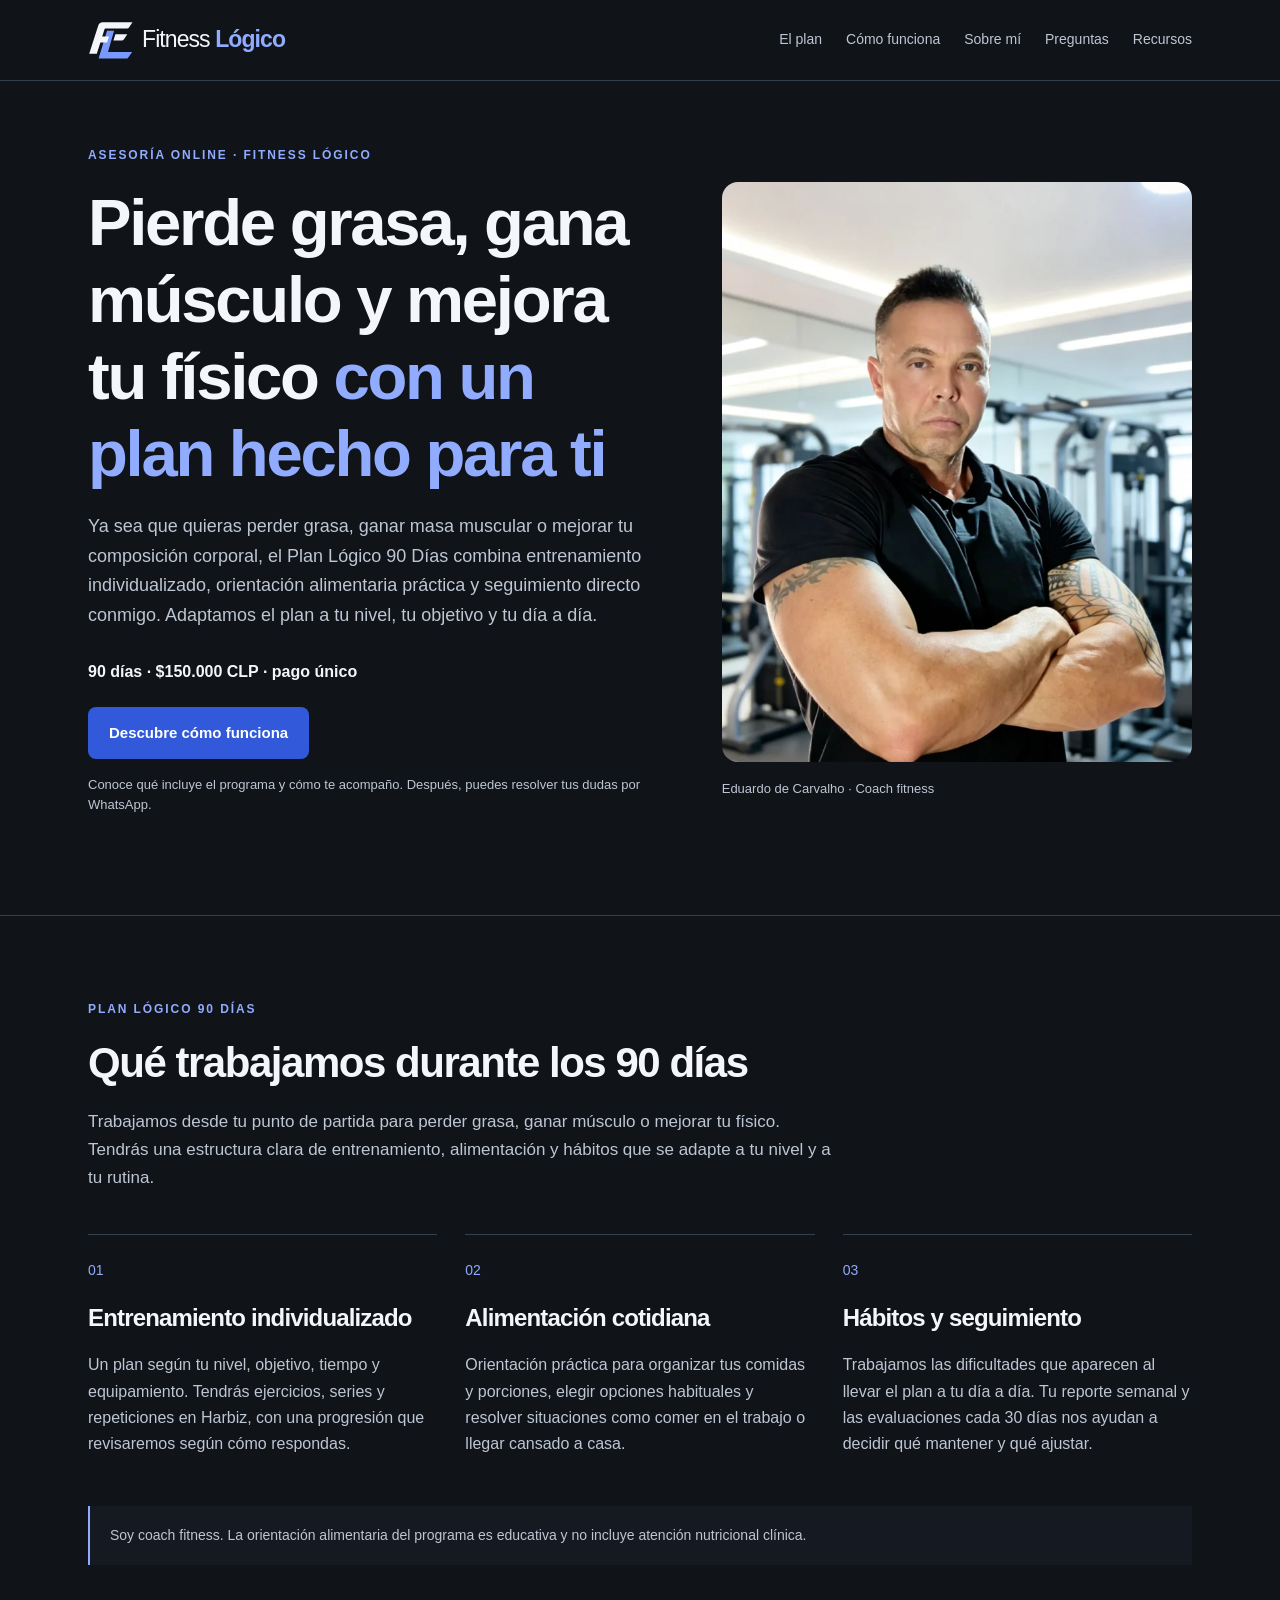
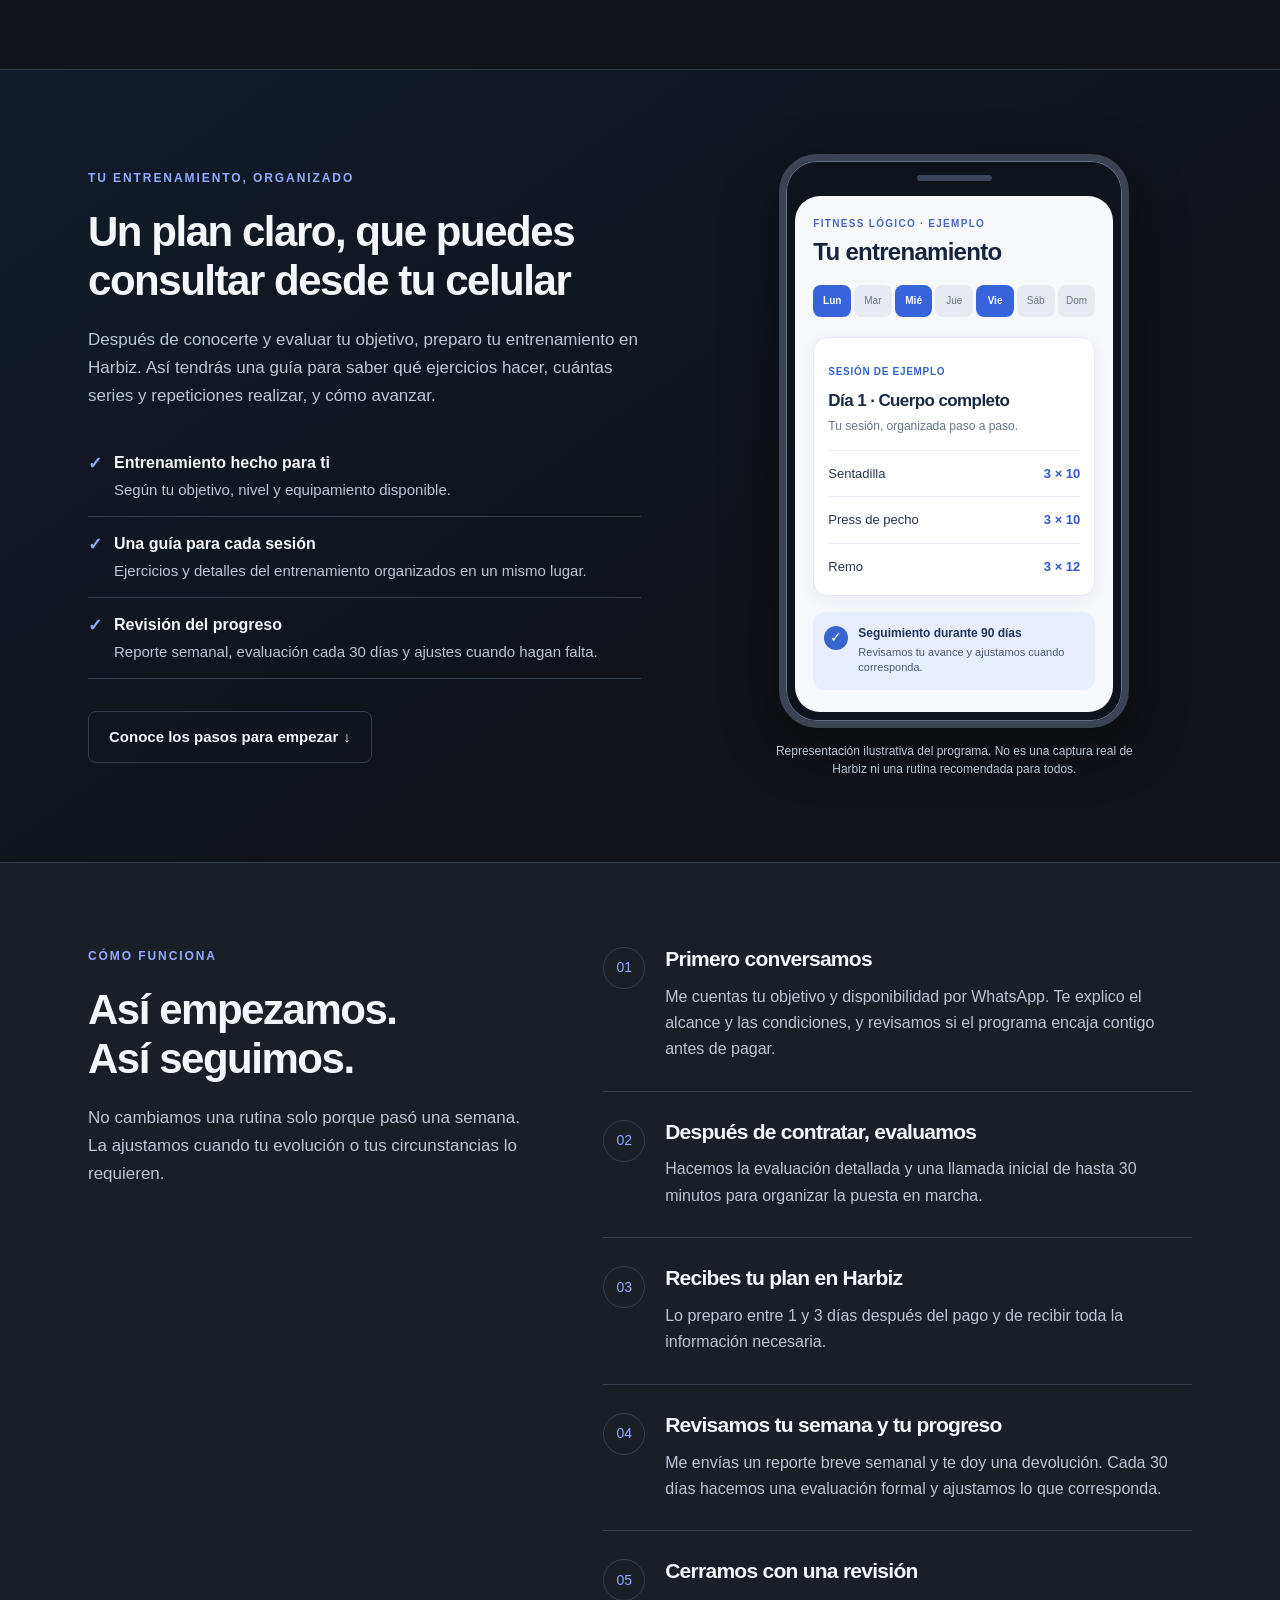
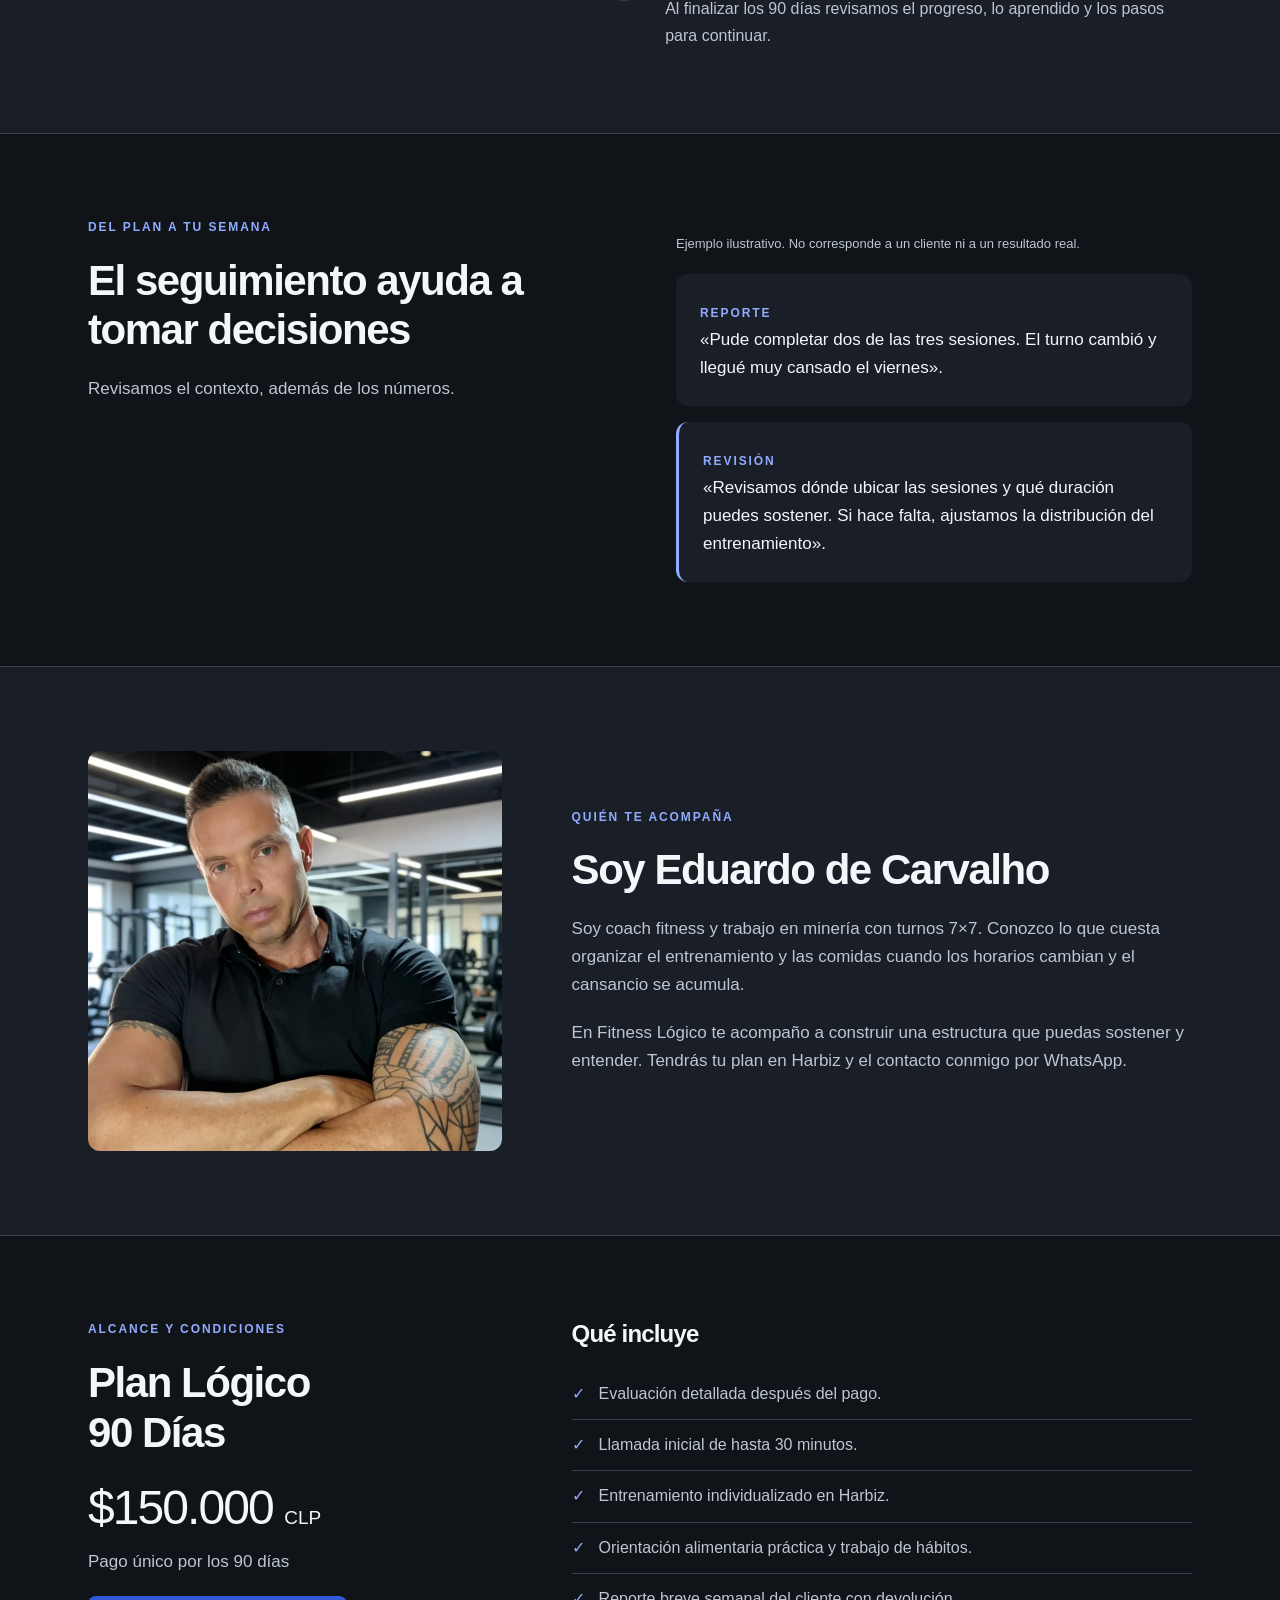
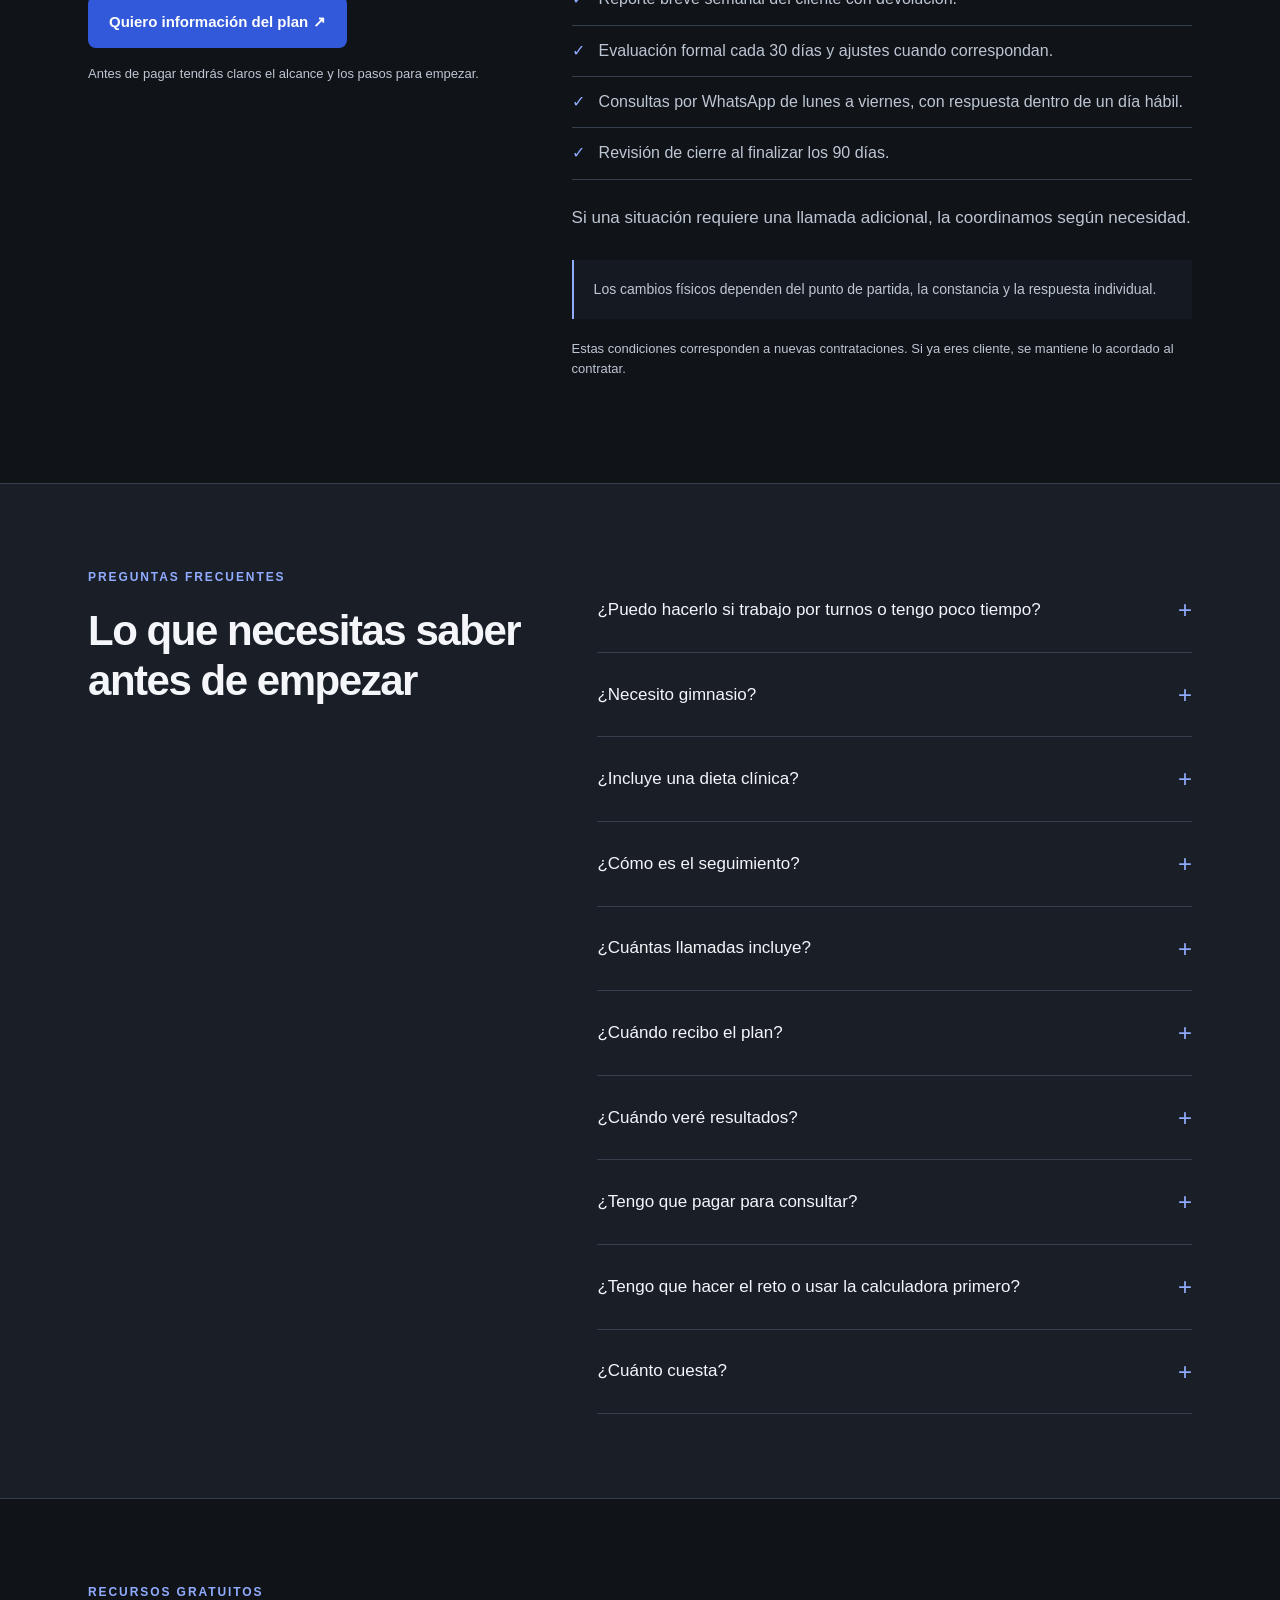
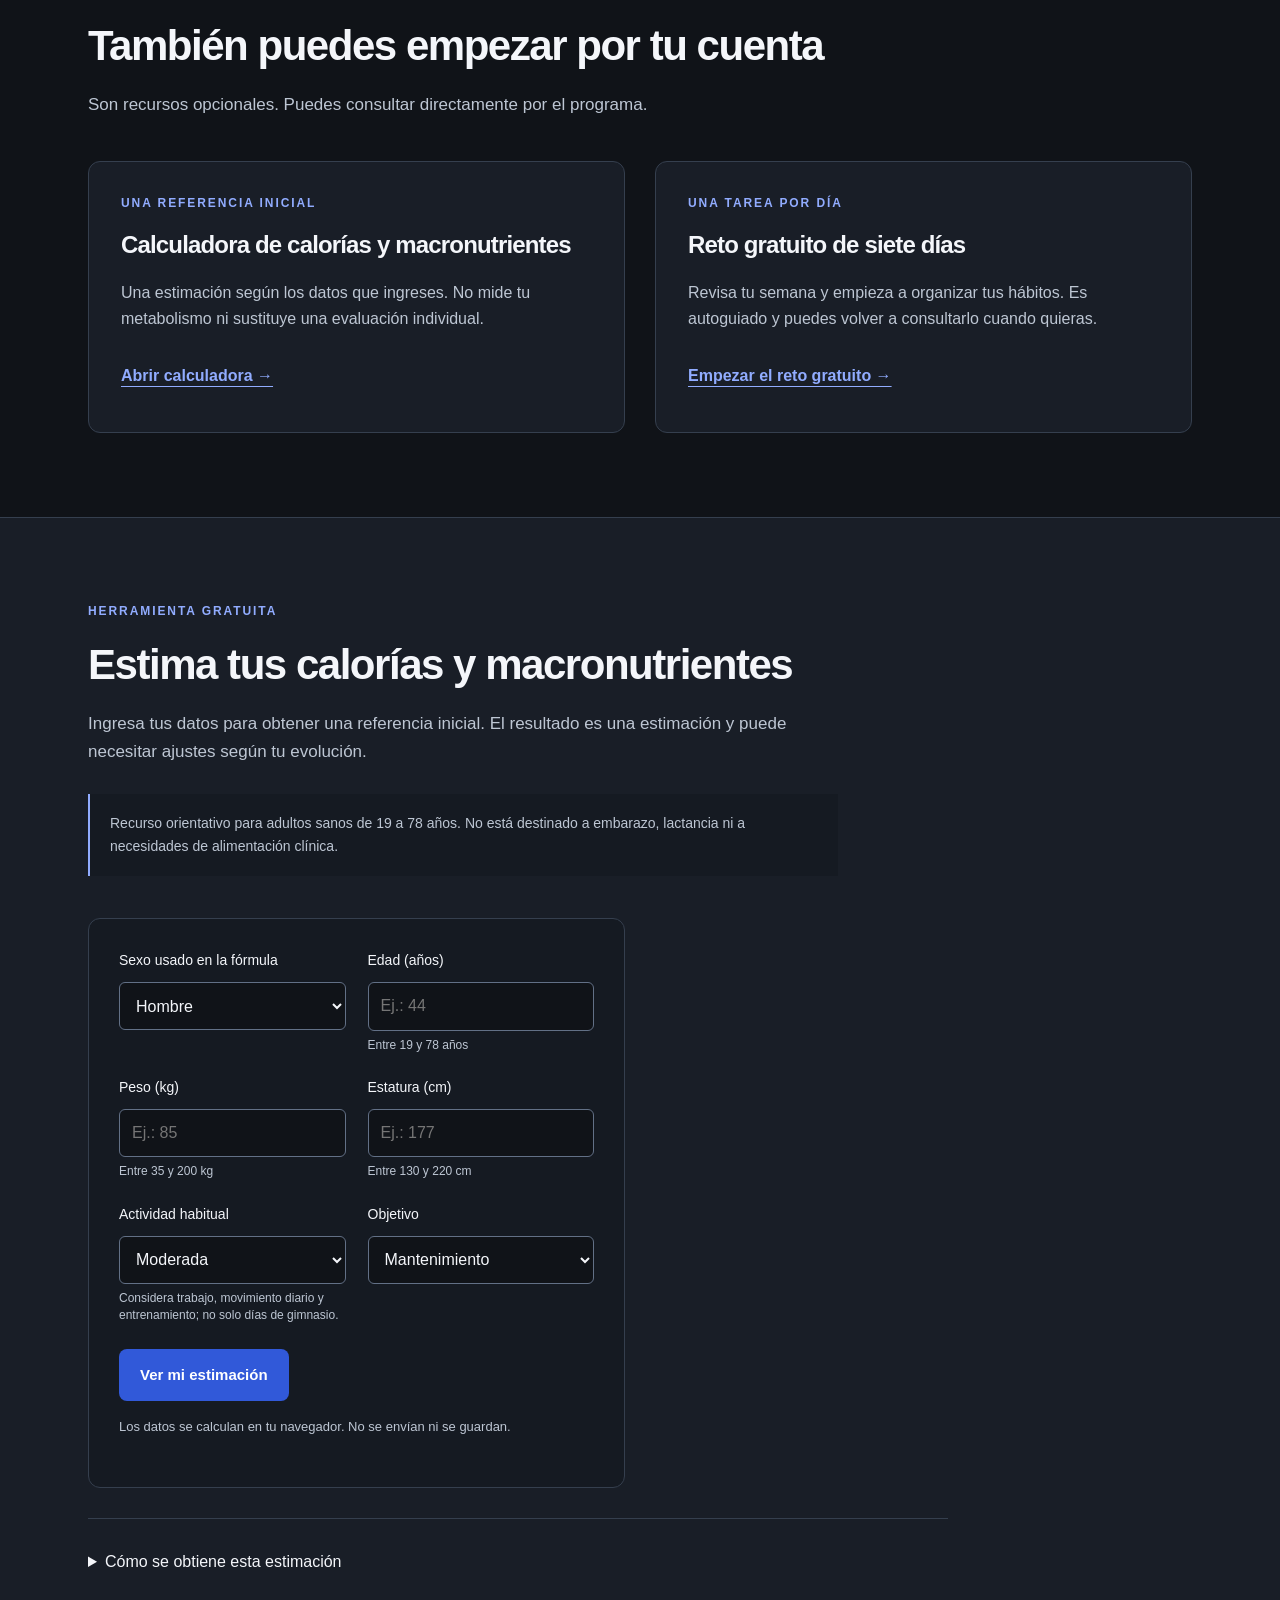
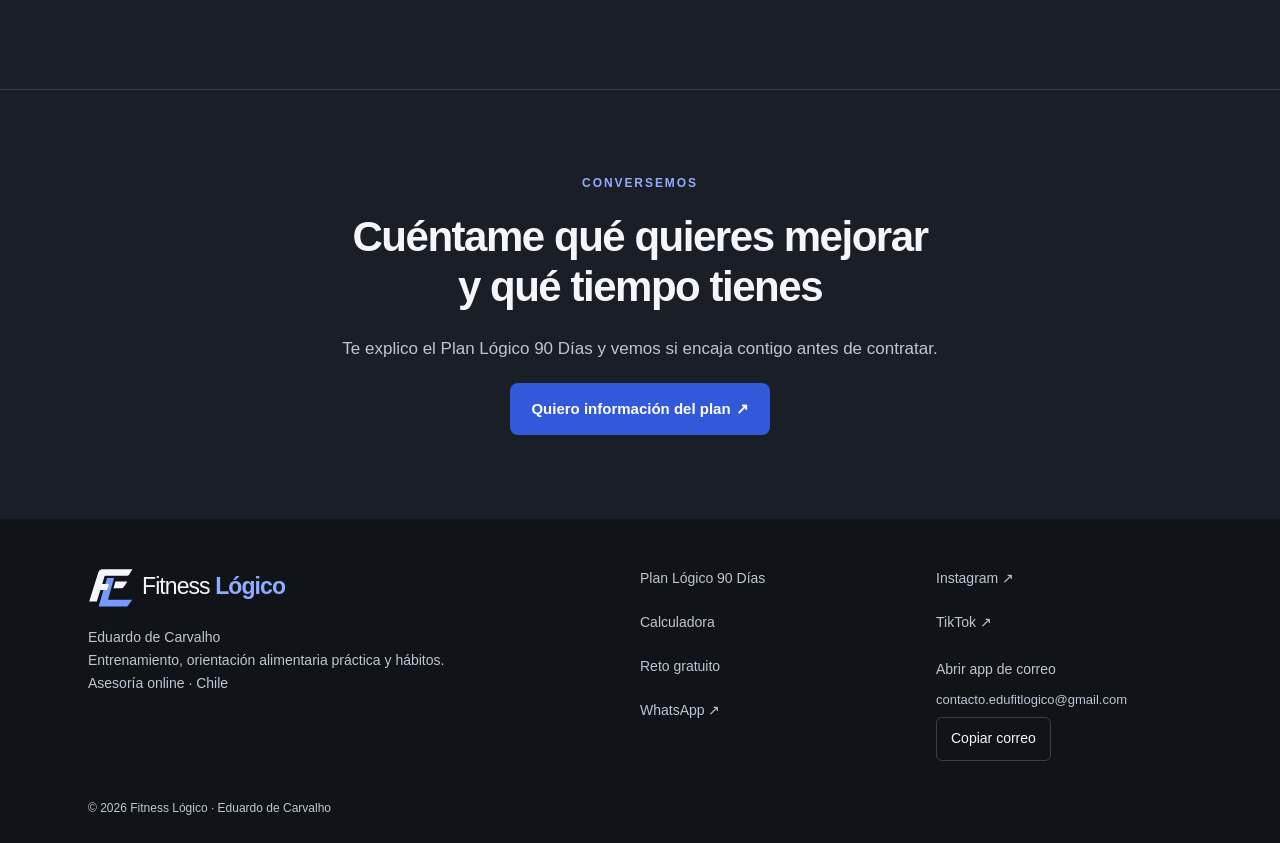
==== commit 1dc7df99: "Explicar visualmente el programa y su seguimiento antes de WhatsApp" ====
--- a/index.html
+++ b/index.html
@@ -1 +1 @@
-<!doctype html><html lang="es"><head><meta charset="utf-8"><meta name="viewport" content="width=device-width,initial-scale=1"><meta name="description" content="Entrenamiento individualizado, orientación alimentaria práctica y seguimiento para perder grasa, ganar músculo o mejorar tu físico. Plan Lógico 90 Días: $150.000 CLP, pago único."><meta property="og:title" content="Fitness Lógico | Plan Lógico 90 Días"><meta property="og:description" content="Entrenamiento individualizado, orientación alimentaria práctica y seguimiento para perder grasa, ganar músculo o mejorar tu físico. Plan Lógico 90 Días: $150.000 CLP, pago único."><meta property="og:type" content="website"><meta property="og:url" content="https://fitnesslogico.com/"><meta property="og:image" content="https://fitnesslogico.com/assets/eduardo-hero.webp"><meta name="theme-color" content="#101318"><title>Fitness Lógico | Plan Lógico 90 Días</title><link rel="stylesheet" href="assets/site.css"><script src="assets/calculator.js" defer></script><script src="assets/site.js" defer></script><link rel="icon" href="assets/favicon.svg" type="image/svg+xml"><link rel="apple-touch-icon" href="assets/apple-touch-icon.png"></head><body><a class="skip" href="#main">Ir al contenido</a><header class="header"><div class="container nav"><a class="brand" href="index.html" aria-label="Fitness Lógico, inicio"><img class="brand-logo" src="assets/logo-fl.svg" width="46" height="40" alt="" aria-hidden="true"><span>Fitness <strong>Lógico</strong></span></a><nav aria-label="Navegación principal" class="desktop-nav"><a href="index.html#plan">El plan</a><a href="index.html#como-funciona">Cómo funciona</a><a href="index.html#sobre-mi">Sobre mí</a><a href="index.html#faq">Preguntas</a><a href="index.html#recursos">Recursos</a></nav><details class="mobile-nav"><summary>Menú</summary><nav aria-label="Navegación móvil"><a href="index.html#plan">El plan</a><a href="index.html#como-funciona">Cómo funciona</a><a href="index.html#sobre-mi">Sobre mí</a><a href="index.html#faq">Preguntas</a><a href="calculadora.html">Calculadora</a><a href="reto.html">Reto gratuito</a></nav></details></div></header><main id="main"><section class="hero container"><div class="hero-copy"><p class="eyebrow">ASESORÍA ONLINE · FITNESS LÓGICO</p><h1>Pierde grasa, gana músculo y mejora tu físico <span>con un plan hecho para ti</span></h1><p class="intro">Ya sea que quieras perder grasa, ganar masa muscular o mejorar tu composición corporal, el Plan Lógico 90 Días combina entrenamiento individualizado, orientación alimentaria práctica y seguimiento directo conmigo. Adaptamos el plan a tu nivel, tu objetivo y tu día a día.</p><p class="hero-price">90 días <span aria-hidden="true">·</span> $150.000 CLP <span aria-hidden="true">·</span> pago único</p><div class="actions"><a class="button primary" href="#plan">Descubre cómo funciona</a></div><p class="micro">Conoce qué incluye el programa y cómo te acompaño. Después, puedes resolver tus dudas por WhatsApp.</p></div><figure class="hero-photo"><img src="assets/eduardo-hero.webp" width="720" height="1200" alt="Eduardo de Carvalho en el gimnasio" fetchpriority="high"><figcaption>Eduardo de Carvalho · Coach fitness</figcaption></figure></section><section class="section" id="plan"><div class="container"><div class="section-title"><p class="eyebrow">PLAN LÓGICO 90 DÍAS</p><h2>Qué trabajamos durante los 90 días</h2><p>Trabajamos desde tu punto de partida para perder grasa, ganar músculo o mejorar tu físico. Tendrás una estructura clara de entrenamiento, alimentación y hábitos que se adapte a tu nivel y a tu rutina.</p></div><div class="three-grid"><article class="pillar"><span class="index">01</span><h3>Entrenamiento individualizado</h3><p>Un plan según tu nivel, objetivo, tiempo y equipamiento. Tendrás ejercicios, series y repeticiones en Harbiz, con una progresión que revisaremos según cómo respondas.</p></article><article class="pillar"><span class="index">02</span><h3>Alimentación cotidiana</h3><p>Orientación práctica para organizar tus comidas y porciones, elegir opciones habituales y resolver situaciones como comer en el trabajo o llegar cansado a casa.</p></article><article class="pillar"><span class="index">03</span><h3>Hábitos y seguimiento</h3><p>Trabajamos las dificultades que aparecen al llevar el plan a tu día a día. Tu reporte semanal y las evaluaciones cada 30 días nos ayudan a decidir qué mantener y qué ajustar.</p></article></div><p class="note">Soy coach fitness. La orientación alimentaria del programa es educativa y no incluye atención nutricional clínica.</p></div></section><section class="section surface" id="como-funciona"><div class="container split"><div><p class="eyebrow">CÓMO FUNCIONA</p><h2>Así empezamos.<br>Así seguimos.</h2><p>No cambiamos una rutina solo porque pasó una semana. La ajustamos cuando tu evolución o tus circunstancias lo requieren.</p></div><ol class="steps"><li><span class="step-number" aria-hidden="true">01</span><div><h3>Primero conversamos</h3><p>Me cuentas tu objetivo y disponibilidad por WhatsApp. Te explico el alcance y las condiciones, y revisamos si el programa encaja contigo antes de pagar.</p></div></li><li><span class="step-number" aria-hidden="true">02</span><div><h3>Después de contratar, evaluamos</h3><p>Hacemos la evaluación detallada y una llamada inicial de hasta 30 minutos para organizar la puesta en marcha.</p></div></li><li><span class="step-number" aria-hidden="true">03</span><div><h3>Recibes tu plan en Harbiz</h3><p>Lo preparo entre 1 y 3 días después del pago y de recibir toda la información necesaria.</p></div></li><li><span class="step-number" aria-hidden="true">04</span><div><h3>Revisamos tu semana y tu progreso</h3><p>Me envías un reporte breve semanal y te doy una devolución. Cada 30 días hacemos una evaluación formal y ajustamos lo que corresponda.</p></div></li><li><span class="step-number" aria-hidden="true">05</span><div><h3>Cerramos con una revisión</h3><p>Al finalizar los 90 días revisamos el progreso, lo aprendido y los pasos para continuar.</p></div></li></ol></div></section><section class="section"><div class="container example"><div><p class="eyebrow">DEL PLAN A TU SEMANA</p><h2>El seguimiento ayuda a tomar decisiones</h2><p>Revisamos el contexto, además de los números.</p></div><div class="example-content"><p class="micro">Ejemplo ilustrativo. No corresponde a un cliente ni a un resultado real.</p><div class="message"><span class="eyebrow">REPORTE</span><p>«Pude completar dos de las tres sesiones. El turno cambió y llegué muy cansado el viernes».</p></div><div class="message reply"><span class="eyebrow">REVISIÓN</span><p>«Revisamos dónde ubicar las sesiones y qué duración puedes sostener. Si hace falta, ajustamos la distribución del entrenamiento».</p></div></div></div></section><section class="section surface" id="sobre-mi"><div class="container about"><img src="assets/eduardo-about.webp" width="720" height="720" loading="lazy" alt="Eduardo de Carvalho, coach de Fitness Lógico"><div><p class="eyebrow">QUIÉN TE ACOMPAÑA</p><h2>Soy Eduardo de Carvalho</h2><p>Soy coach fitness y trabajo en minería con turnos 7×7. Conozco lo que cuesta organizar el entrenamiento y las comidas cuando los horarios cambian y el cansancio se acumula.</p><p>En Fitness Lógico te acompaño a construir una estructura que puedas sostener y entender. Tendrás tu plan en Harbiz y el contacto conmigo por WhatsApp.</p></div></div></section><section class="section" id="condiciones"><div class="container price-panel"><div><p class="eyebrow">ALCANCE Y CONDICIONES</p><h2>Plan Lógico<br>90 Días</h2><p class="price-value">$150.000 <span>CLP</span></p><p>Pago único por los 90 días</p><a class="button primary" href="https://wa.me/56953361953?text=Hola%20Eduardo%2C%20quiero%20informaci%C3%B3n%20del%20Plan%20L%C3%B3gico%2090%20D%C3%ADas.%20Me%20gustar%C3%ADa%20saber%20c%C3%B3mo%20empezar." target="_blank" rel="noopener noreferrer">Quiero información del plan<span aria-hidden="true"> ↗</span></a><p class="micro">Antes de pagar tendrás claros el alcance y los pasos para empezar.</p></div><div><h3>Qué incluye</h3><ul class="check-list"><li>Evaluación detallada después del pago.</li><li>Llamada inicial de hasta 30 minutos.</li><li>Entrenamiento individualizado en Harbiz.</li><li>Orientación alimentaria práctica y trabajo de hábitos.</li><li>Reporte breve semanal del cliente con devolución.</li><li>Evaluación formal cada 30 días y ajustes cuando correspondan.</li><li>Consultas por WhatsApp de lunes a viernes, con respuesta dentro de un día hábil.</li><li>Revisión de cierre al finalizar los 90 días.</li></ul><p>Si una situación requiere una llamada adicional, la coordinamos según necesidad.</p><p class="note">Los cambios físicos dependen del punto de partida, la constancia y la respuesta individual.</p><p class="micro">Estas condiciones corresponden a nuevas contrataciones. Si ya eres cliente, se mantiene lo acordado al contratar.</p></div></div></section><section class="section surface" id="faq"><div class="container faq-layout"><div><p class="eyebrow">PREGUNTAS FRECUENTES</p><h2>Lo que necesitas saber antes de empezar</h2></div><div class="faq"><details><summary>¿Puedo hacerlo si trabajo por turnos o tengo poco tiempo?<span aria-hidden="true">+</span></summary><p>Revisamos tu disponibilidad y organizamos el entrenamiento según tu semana real. En la conversación inicial vemos qué puedes sostener antes de contratar.</p></details><details><summary>¿Necesito gimnasio?<span aria-hidden="true">+</span></summary><p>Podemos trabajar con gimnasio o con el equipamiento que tengas en casa. Primero revisamos qué tienes disponible y qué permite trabajar tu objetivo.</p></details><details><summary>¿Incluye una dieta clínica?<span aria-hidden="true">+</span></summary><p>Incluye orientación alimentaria práctica, educación y organización de hábitos. Soy coach fitness, no nutricionista. Si necesitas atención clínica, corresponde trabajar con el profesional adecuado.</p></details><details><summary>¿Cómo es el seguimiento?<span aria-hidden="true">+</span></summary><p>Me envías un reporte breve semanal y recibes una devolución. Hacemos una evaluación formal cada 30 días y ajustamos según necesidad. Puedes consultar por WhatsApp de lunes a viernes, con respuesta dentro de un día hábil.</p></details><details><summary>¿Cuántas llamadas incluye?<span aria-hidden="true">+</span></summary><p>Una llamada inicial de hasta 30 minutos después del pago. Si una situación requiere otra llamada, la coordinamos según necesidad.</p></details><details><summary>¿Cuándo recibo el plan?<span aria-hidden="true">+</span></summary><p>Entre 1 y 3 días después del pago y de recibir toda la información necesaria. En la puesta en marcha coordinamos tu inicio.</p></details><details><summary>¿Cuándo veré resultados?<span aria-hidden="true">+</span></summary><p>No hay una fecha ni una cantidad de kilos garantizada. Revisamos cómo avanzas en entrenamiento y hábitos, además de los cambios físicos que correspondan a tu objetivo.</p></details><details><summary>¿Tengo que pagar para consultar?<span aria-hidden="true">+</span></summary><p>No. Primero te explico el servicio y revisamos si encaja contigo. La evaluación detallada y la llamada inicial se realizan después de contratar.</p></details><details><summary>¿Tengo que hacer el reto o usar la calculadora primero?<span aria-hidden="true">+</span></summary><p>No. Son recursos gratuitos y opcionales. Puedes consultar directamente por el Plan Lógico 90 Días.</p></details><details><summary>¿Cuánto cuesta?<span aria-hidden="true">+</span></summary><p>$150.000 CLP en un pago por los 90 días. Antes del pago te explico el alcance y el proceso para empezar.</p></details></div></div></section><section class="section" id="recursos"><div class="container"><div class="section-title"><p class="eyebrow">RECURSOS GRATUITOS</p><h2>También puedes empezar por tu cuenta</h2><p>Son recursos opcionales. Puedes consultar directamente por el programa.</p></div><div class="two-grid"><article class="resource"><span class="eyebrow">UNA REFERENCIA INICIAL</span><h3>Calculadora de calorías y macronutrientes</h3><p>Una estimación según los datos que ingreses. No mide tu metabolismo ni sustituye una evaluación individual.</p><a class="text-link" href="calculadora.html">Abrir calculadora →</a></article><article class="resource"><span class="eyebrow">UNA TAREA POR DÍA</span><h3>Reto gratuito de siete días</h3><p>Revisa tu semana y empieza a organizar tus hábitos. Es autoguiado y puedes volver a consultarlo cuando quieras.</p><a class="text-link" href="reto.html">Empezar el reto gratuito →</a></article></div></div></section><section class="section surface" id="calculadora"><div class="container"><div class="section-title"><p class="eyebrow">HERRAMIENTA GRATUITA</p><h2>Estima tus calorías y macronutrientes</h2><p>Ingresa tus datos para obtener una referencia inicial. El resultado es una estimación y puede necesitar ajustes según tu evolución.</p><p class="note">Recurso orientativo para adultos sanos de 19 a 78 años. No está destinado a embarazo, lactancia ni a necesidades de alimentación clínica.</p></div><div class="calculator" data-calculator><div class="calc-form" role="group" aria-label="Datos de la calculadora"><div class="form-grid"><div class="field"><label for="sex">Sexo usado en la fórmula</label><select id="sex" name="sex" aria-describedby="sex-error"><option value="hombre">Hombre</option><option value="mujer">Mujer</option></select><span id="sex-error" class="field-error"></span></div><div class="field"><label for="age">Edad (años)</label><input id="age" name="age" type="number" min="19" max="78" step="1" inputmode="numeric" placeholder="Ej.: 44" required aria-describedby="age-hint age-error"><span id="age-hint" class="field-hint">Entre 19 y 78 años</span><span id="age-error" class="field-error"></span></div><div class="field"><label for="weight">Peso (kg)</label><input id="weight" name="weight" type="number" min="35" max="200" step="0.1" inputmode="decimal" placeholder="Ej.: 85" required aria-describedby="weight-hint weight-error"><span id="weight-hint" class="field-hint">Entre 35 y 200 kg</span><span id="weight-error" class="field-error"></span></div><div class="field"><label for="height">Estatura (cm)</label><input id="height" name="height" type="number" min="130" max="220" step="0.1" inputmode="decimal" placeholder="Ej.: 177" required aria-describedby="height-hint height-error"><span id="height-hint" class="field-hint">Entre 130 y 220 cm</span><span id="height-error" class="field-error"></span></div><div class="field"><label for="activity">Actividad habitual</label><select id="activity" name="activity" aria-describedby="activity-hint activity-error"><option value="1.2">Sedentaria</option><option value="1.375">Ligera</option><option value="1.55" selected>Moderada</option><option value="1.725">Alta</option><option value="1.9">Muy alta</option></select><span id="activity-hint" class="field-hint">Considera trabajo, movimiento diario y entrenamiento; no solo días de gimnasio.</span><span id="activity-error" class="field-error"></span></div><div class="field"><label for="goal">Objetivo</label><select id="goal" name="goal" aria-describedby="goal-error"><option value="mantenimiento">Mantenimiento</option><option value="deficit">Déficit</option><option value="superavit">Superávit</option></select><span id="goal-error" class="field-error"></span></div></div><p class="calc-status" role="status" aria-live="polite"></p><button type="button" class="button primary" data-calculate>Ver mi estimación</button><p class="micro">Los datos se calculan en tu navegador. No se envían ni se guardan.</p></div><section class="calc-result" aria-labelledby="result-title" hidden tabindex="-1"><p class="eyebrow">REFERENCIA INICIAL</p><h3 id="result-title">Tu estimación</h3><p class="result-number"><span data-result="target"></span><span> kcal/día</span></p><p data-result="goal"></p><div class="result-details"><p>Gasto en reposo estimado <strong><span data-result="bmr"></span> kcal</strong></p><p>Gasto diario estimado <strong><span data-result="tdee"></span> kcal</strong></p></div><h4>Distribución orientativa</h4><div class="macros"><p>Proteína<strong><span data-result="protein"></span> g</strong></p><p>Grasa<strong><span data-result="fat"></span> g</strong></p><p>Carbohidratos<strong><span data-result="carbs"></span> g</strong></p></div><p class="micro">Cantidades redondeadas. El reparto es un ejemplo de cálculo, no una pauta individual.</p><p class="note">Este cálculo usa una fórmula y la actividad que declaras. No mide tu metabolismo ni proporciona cantidades exactas para tu caso.</p></section><noscript><p>Activa JavaScript para calcular. Puedes leer el resto de la página y consultar el programa sin usar esta herramienta.</p></noscript></div><details class="method"><summary>Cómo se obtiene esta estimación</summary><p>Se usa la ecuación Mifflin–St Jeor para estimar el gasto en reposo y un factor aproximado de actividad. El ejemplo de déficit aplica un 20% menos y el de superávit un 15% más sobre el gasto estimado.</p><p>El reparto ilustrativo conserva los parámetros de la herramienta anterior: proteína de 2,2 g/kg en déficit, 2 g/kg en mantenimiento y 1,8 g/kg en superávit; 25% de la energía en grasa y el resto en carbohidratos. Estos parámetros no son una recomendación universal ni proceden todos de la ecuación Mifflin.</p><p>La herramienta no evalúa tu salud ni puede decidir por ti qué objetivo o cantidades necesitas. Si los datos no permiten un reparto coherente, no muestra un resultado.</p><a href="https://pubmed.ncbi.nlm.nih.gov/2305711/" target="_blank" rel="noopener noreferrer">Referencia de la ecuación: Mifflin y colaboradores, 1990 ↗</a></details></div></section><section class="section contact" id="contacto"><div class="container"><p class="eyebrow">CONVERSEMOS</p><h2>Cuéntame qué quieres mejorar<br>y qué tiempo tienes</h2><p>Te explico el Plan Lógico 90 Días y vemos si encaja contigo antes de contratar.</p><a class="button primary" href="https://wa.me/56953361953?text=Hola%20Eduardo%2C%20quiero%20informaci%C3%B3n%20del%20Plan%20L%C3%B3gico%2090%20D%C3%ADas.%20Me%20gustar%C3%ADa%20saber%20c%C3%B3mo%20empezar." target="_blank" rel="noopener noreferrer">Quiero información del plan<span aria-hidden="true"> ↗</span></a></div></section></main><footer class="footer"><div class="container footer-grid"><div><a class="brand" href="index.html"><img class="brand-logo" src="assets/logo-fl.svg" width="46" height="40" alt="" aria-hidden="true"><span>Fitness <strong>Lógico</strong></span></a><p>Eduardo de Carvalho<br>Entrenamiento, orientación alimentaria práctica y hábitos.<br>Asesoría online · Chile</p></div><nav aria-label="Recursos y contacto"><a href="index.html#plan">Plan Lógico 90 Días</a><a href="calculadora.html">Calculadora</a><a href="reto.html">Reto gratuito</a><a href="https://wa.me/56953361953?text=Hola%20Eduardo%2C%20quiero%20informaci%C3%B3n%20del%20Plan%20L%C3%B3gico%2090%20D%C3%ADas.%20Me%20gustar%C3%ADa%20saber%20c%C3%B3mo%20empezar." target="_blank" rel="noopener noreferrer">WhatsApp ↗</a></nav><nav aria-label="Redes"><a href="https://instagram.com/edu.fitness.logico" target="_blank" rel="noopener noreferrer">Instagram ↗</a><a href="https://www.tiktok.com/@fitness_logico" target="_blank" rel="noopener noreferrer">TikTok ↗</a><div class="email-contact"><a href="mailto:contacto.edufitlogico@gmail.com">Abrir app de correo</a><span class="email-address">contacto.edufitlogico@gmail.com</span><button type="button" class="copy-email" data-copy-email="contacto.edufitlogico@gmail.com">Copiar correo</button><span class="email-status" role="status" aria-live="polite"></span></div></nav></div><div class="container footer-bottom">© 2026 Fitness Lógico · Eduardo de Carvalho</div></footer></body></html>+<!doctype html><html lang="es"><head><meta charset="utf-8"><meta name="viewport" content="width=device-width,initial-scale=1"><meta name="description" content="Entrenamiento individualizado, orientación alimentaria práctica y seguimiento para perder grasa, ganar músculo o mejorar tu físico. Plan Lógico 90 Días: $150.000 CLP, pago único."><meta property="og:title" content="Fitness Lógico | Plan Lógico 90 Días"><meta property="og:description" content="Entrenamiento individualizado, orientación alimentaria práctica y seguimiento para perder grasa, ganar músculo o mejorar tu físico. Plan Lógico 90 Días: $150.000 CLP, pago único."><meta property="og:type" content="website"><meta property="og:url" content="https://fitnesslogico.com/"><meta property="og:image" content="https://fitnesslogico.com/assets/eduardo-hero.webp"><meta name="theme-color" content="#101318"><title>Fitness Lógico | Plan Lógico 90 Días</title><link rel="stylesheet" href="assets/site.css"><script src="assets/calculator.js" defer></script><script src="assets/site.js" defer></script><link rel="icon" href="assets/favicon.svg" type="image/svg+xml"><link rel="apple-touch-icon" href="assets/apple-touch-icon.png"></head><body><a class="skip" href="#main">Ir al contenido</a><header class="header"><div class="container nav"><a class="brand" href="index.html" aria-label="Fitness Lógico, inicio"><img class="brand-logo" src="assets/logo-fl.svg" width="46" height="40" alt="" aria-hidden="true"><span>Fitness <strong>Lógico</strong></span></a><nav aria-label="Navegación principal" class="desktop-nav"><a href="index.html#plan">El plan</a><a href="index.html#como-funciona">Cómo funciona</a><a href="index.html#sobre-mi">Sobre mí</a><a href="index.html#faq">Preguntas</a><a href="index.html#recursos">Recursos</a></nav><details class="mobile-nav"><summary>Menú</summary><nav aria-label="Navegación móvil"><a href="index.html#plan">El plan</a><a href="index.html#como-funciona">Cómo funciona</a><a href="index.html#sobre-mi">Sobre mí</a><a href="index.html#faq">Preguntas</a><a href="calculadora.html">Calculadora</a><a href="reto.html">Reto gratuito</a></nav></details></div></header><main id="main"><section class="hero container"><div class="hero-copy"><p class="eyebrow">ASESORÍA ONLINE · FITNESS LÓGICO</p><h1>Pierde grasa, gana músculo y mejora tu físico <span>con un plan hecho para ti</span></h1><p class="intro">Ya sea que quieras perder grasa, ganar masa muscular o mejorar tu composición corporal, el Plan Lógico 90 Días combina entrenamiento individualizado, orientación alimentaria práctica y seguimiento directo conmigo. Adaptamos el plan a tu nivel, tu objetivo y tu día a día.</p><p class="hero-price">90 días <span aria-hidden="true">·</span> $150.000 CLP <span aria-hidden="true">·</span> pago único</p><div class="actions"><a class="button primary" href="#plan">Descubre cómo funciona</a></div><p class="micro">Conoce qué incluye el programa y cómo te acompaño. Después, puedes resolver tus dudas por WhatsApp.</p></div><figure class="hero-photo"><img src="assets/eduardo-hero.webp" width="720" height="1200" alt="Eduardo de Carvalho en el gimnasio" fetchpriority="high"><figcaption>Eduardo de Carvalho · Coach fitness</figcaption></figure></section><section class="section" id="plan"><div class="container"><div class="section-title"><p class="eyebrow">PLAN LÓGICO 90 DÍAS</p><h2>Qué trabajamos durante los 90 días</h2><p>Trabajamos desde tu punto de partida para perder grasa, ganar músculo o mejorar tu físico. Tendrás una estructura clara de entrenamiento, alimentación y hábitos que se adapte a tu nivel y a tu rutina.</p></div><div class="three-grid"><article class="pillar"><span class="index">01</span><h3>Entrenamiento individualizado</h3><p>Un plan según tu nivel, objetivo, tiempo y equipamiento. Tendrás ejercicios, series y repeticiones en Harbiz, con una progresión que revisaremos según cómo respondas.</p></article><article class="pillar"><span class="index">02</span><h3>Alimentación cotidiana</h3><p>Orientación práctica para organizar tus comidas y porciones, elegir opciones habituales y resolver situaciones como comer en el trabajo o llegar cansado a casa.</p></article><article class="pillar"><span class="index">03</span><h3>Hábitos y seguimiento</h3><p>Trabajamos las dificultades que aparecen al llevar el plan a tu día a día. Tu reporte semanal y las evaluaciones cada 30 días nos ayudan a decidir qué mantener y qué ajustar.</p></article></div><p class="note">Soy coach fitness. La orientación alimentaria del programa es educativa y no incluye atención nutricional clínica.</p></div></section><section class="section program-preview" id="vista-plan"><div class="container preview-layout"><div class="preview-copy"><p class="eyebrow">TU ENTRENAMIENTO, ORGANIZADO</p><h2>Un plan claro, que puedes consultar desde tu celular</h2><p>Después de conocerte y evaluar tu objetivo, preparo tu entrenamiento en Harbiz. Así tendrás una guía para saber qué ejercicios hacer, cuántas series y repeticiones realizar, y cómo avanzar.</p><ul class="preview-benefits"><li><strong>Entrenamiento hecho para ti</strong><span>Según tu objetivo, nivel y equipamiento disponible.</span></li><li><strong>Una guía para cada sesión</strong><span>Ejercicios y detalles del entrenamiento organizados en un mismo lugar.</span></li><li><strong>Revisión del progreso</strong><span>Reporte semanal, evaluación cada 30 días y ajustes cuando hagan falta.</span></li></ul><a class="button secondary" href="#como-funciona">Conoce los pasos para empezar <span aria-hidden="true">↓</span></a></div><div class="app-preview"><div class="app-preview-phone"><div class="phone-speaker" aria-hidden="true"></div><div class="phone-screen"><p class="phone-overline">FITNESS LÓGICO · EJEMPLO</p><h3>Tu entrenamiento</h3><div class="phone-days" aria-label="Ejemplo de una semana de entrenamiento"><span class="chosen">Lun</span><span>Mar</span><span class="chosen">Mié</span><span>Jue</span><span class="chosen">Vie</span><span>Sáb</span><span>Dom</span></div><div class="phone-workout"><span class="phone-tag">SESIÓN DE EJEMPLO</span><h4>Día 1 · Cuerpo completo</h4><p>Tu sesión, organizada paso a paso.</p><div class="phone-exercise"><span>Sentadilla</span><strong>3 × 10</strong></div><div class="phone-exercise"><span>Press de pecho</span><strong>3 × 10</strong></div><div class="phone-exercise"><span>Remo</span><strong>3 × 12</strong></div></div><div class="phone-followup"><span class="phone-followup-icon" aria-hidden="true">✓</span><div><strong>Seguimiento durante 90 días</strong><small>Revisamos tu avance y ajustamos cuando corresponda.</small></div></div></div></div><p class="preview-disclaimer">Representación ilustrativa del programa. No es una captura real de Harbiz ni una rutina recomendada para todos.</p></div></div></section><section class="section surface" id="como-funciona"><div class="container split"><div><p class="eyebrow">CÓMO FUNCIONA</p><h2>Así empezamos.<br>Así seguimos.</h2><p>No cambiamos una rutina solo porque pasó una semana. La ajustamos cuando tu evolución o tus circunstancias lo requieren.</p></div><ol class="steps"><li><span class="step-number" aria-hidden="true">01</span><div><h3>Primero conversamos</h3><p>Me cuentas tu objetivo y disponibilidad por WhatsApp. Te explico el alcance y las condiciones, y revisamos si el programa encaja contigo antes de pagar.</p></div></li><li><span class="step-number" aria-hidden="true">02</span><div><h3>Después de contratar, evaluamos</h3><p>Hacemos la evaluación detallada y una llamada inicial de hasta 30 minutos para organizar la puesta en marcha.</p></div></li><li><span class="step-number" aria-hidden="true">03</span><div><h3>Recibes tu plan en Harbiz</h3><p>Lo preparo entre 1 y 3 días después del pago y de recibir toda la información necesaria.</p></div></li><li><span class="step-number" aria-hidden="true">04</span><div><h3>Revisamos tu semana y tu progreso</h3><p>Me envías un reporte breve semanal y te doy una devolución. Cada 30 días hacemos una evaluación formal y ajustamos lo que corresponda.</p></div></li><li><span class="step-number" aria-hidden="true">05</span><div><h3>Cerramos con una revisión</h3><p>Al finalizar los 90 días revisamos el progreso, lo aprendido y los pasos para continuar.</p></div></li></ol></div></section><section class="section"><div class="container example"><div><p class="eyebrow">DEL PLAN A TU SEMANA</p><h2>El seguimiento ayuda a tomar decisiones</h2><p>Revisamos el contexto, además de los números.</p></div><div class="example-content"><p class="micro">Ejemplo ilustrativo. No corresponde a un cliente ni a un resultado real.</p><div class="message"><span class="eyebrow">REPORTE</span><p>«Pude completar dos de las tres sesiones. El turno cambió y llegué muy cansado el viernes».</p></div><div class="message reply"><span class="eyebrow">REVISIÓN</span><p>«Revisamos dónde ubicar las sesiones y qué duración puedes sostener. Si hace falta, ajustamos la distribución del entrenamiento».</p></div></div></div></section><section class="section surface" id="sobre-mi"><div class="container about"><img src="assets/eduardo-about.webp" width="720" height="720" loading="lazy" alt="Eduardo de Carvalho, coach de Fitness Lógico"><div><p class="eyebrow">QUIÉN TE ACOMPAÑA</p><h2>Soy Eduardo de Carvalho</h2><p>Soy coach fitness y trabajo en minería con turnos 7×7. Conozco lo que cuesta organizar el entrenamiento y las comidas cuando los horarios cambian y el cansancio se acumula.</p><p>En Fitness Lógico te acompaño a construir una estructura que puedas sostener y entender. Tendrás tu plan en Harbiz y el contacto conmigo por WhatsApp.</p></div></div></section><section class="section" id="condiciones"><div class="container price-panel"><div><p class="eyebrow">ALCANCE Y CONDICIONES</p><h2>Plan Lógico<br>90 Días</h2><p class="price-value">$150.000 <span>CLP</span></p><p>Pago único por los 90 días</p><a class="button primary" href="https://wa.me/56953361953?text=Hola%20Eduardo%2C%20quiero%20informaci%C3%B3n%20del%20Plan%20L%C3%B3gico%2090%20D%C3%ADas.%20Me%20gustar%C3%ADa%20saber%20c%C3%B3mo%20empezar." target="_blank" rel="noopener noreferrer">Quiero información del plan<span aria-hidden="true"> ↗</span></a><p class="micro">Antes de pagar tendrás claros el alcance y los pasos para empezar.</p></div><div><h3>Qué incluye</h3><ul class="check-list"><li>Evaluación detallada después del pago.</li><li>Llamada inicial de hasta 30 minutos.</li><li>Entrenamiento individualizado en Harbiz.</li><li>Orientación alimentaria práctica y trabajo de hábitos.</li><li>Reporte breve semanal del cliente con devolución.</li><li>Evaluación formal cada 30 días y ajustes cuando correspondan.</li><li>Consultas por WhatsApp de lunes a viernes, con respuesta dentro de un día hábil.</li><li>Revisión de cierre al finalizar los 90 días.</li></ul><p>Si una situación requiere una llamada adicional, la coordinamos según necesidad.</p><p class="note">Los cambios físicos dependen del punto de partida, la constancia y la respuesta individual.</p><p class="micro">Estas condiciones corresponden a nuevas contrataciones. Si ya eres cliente, se mantiene lo acordado al contratar.</p></div></div></section><section class="section surface" id="faq"><div class="container faq-layout"><div><p class="eyebrow">PREGUNTAS FRECUENTES</p><h2>Lo que necesitas saber antes de empezar</h2></div><div class="faq"><details><summary>¿Puedo hacerlo si trabajo por turnos o tengo poco tiempo?<span aria-hidden="true">+</span></summary><p>Revisamos tu disponibilidad y organizamos el entrenamiento según tu semana real. En la conversación inicial vemos qué puedes sostener antes de contratar.</p></details><details><summary>¿Necesito gimnasio?<span aria-hidden="true">+</span></summary><p>Podemos trabajar con gimnasio o con el equipamiento que tengas en casa. Primero revisamos qué tienes disponible y qué permite trabajar tu objetivo.</p></details><details><summary>¿Incluye una dieta clínica?<span aria-hidden="true">+</span></summary><p>Incluye orientación alimentaria práctica, educación y organización de hábitos. Soy coach fitness, no nutricionista. Si necesitas atención clínica, corresponde trabajar con el profesional adecuado.</p></details><details><summary>¿Cómo es el seguimiento?<span aria-hidden="true">+</span></summary><p>Me envías un reporte breve semanal y recibes una devolución. Hacemos una evaluación formal cada 30 días y ajustamos según necesidad. Puedes consultar por WhatsApp de lunes a viernes, con respuesta dentro de un día hábil.</p></details><details><summary>¿Cuántas llamadas incluye?<span aria-hidden="true">+</span></summary><p>Una llamada inicial de hasta 30 minutos después del pago. Si una situación requiere otra llamada, la coordinamos según necesidad.</p></details><details><summary>¿Cuándo recibo el plan?<span aria-hidden="true">+</span></summary><p>Entre 1 y 3 días después del pago y de recibir toda la información necesaria. En la puesta en marcha coordinamos tu inicio.</p></details><details><summary>¿Cuándo veré resultados?<span aria-hidden="true">+</span></summary><p>No hay una fecha ni una cantidad de kilos garantizada. Revisamos cómo avanzas en entrenamiento y hábitos, además de los cambios físicos que correspondan a tu objetivo.</p></details><details><summary>¿Tengo que pagar para consultar?<span aria-hidden="true">+</span></summary><p>No. Primero te explico el servicio y revisamos si encaja contigo. La evaluación detallada y la llamada inicial se realizan después de contratar.</p></details><details><summary>¿Tengo que hacer el reto o usar la calculadora primero?<span aria-hidden="true">+</span></summary><p>No. Son recursos gratuitos y opcionales. Puedes consultar directamente por el Plan Lógico 90 Días.</p></details><details><summary>¿Cuánto cuesta?<span aria-hidden="true">+</span></summary><p>$150.000 CLP en un pago por los 90 días. Antes del pago te explico el alcance y el proceso para empezar.</p></details></div></div></section><section class="section" id="recursos"><div class="container"><div class="section-title"><p class="eyebrow">RECURSOS GRATUITOS</p><h2>También puedes empezar por tu cuenta</h2><p>Son recursos opcionales. Puedes consultar directamente por el programa.</p></div><div class="two-grid"><article class="resource"><span class="eyebrow">UNA REFERENCIA INICIAL</span><h3>Calculadora de calorías y macronutrientes</h3><p>Una estimación según los datos que ingreses. No mide tu metabolismo ni sustituye una evaluación individual.</p><a class="text-link" href="calculadora.html">Abrir calculadora →</a></article><article class="resource"><span class="eyebrow">UNA TAREA POR DÍA</span><h3>Reto gratuito de siete días</h3><p>Revisa tu semana y empieza a organizar tus hábitos. Es autoguiado y puedes volver a consultarlo cuando quieras.</p><a class="text-link" href="reto.html">Empezar el reto gratuito →</a></article></div></div></section><section class="section surface" id="calculadora"><div class="container"><div class="section-title"><p class="eyebrow">HERRAMIENTA GRATUITA</p><h2>Estima tus calorías y macronutrientes</h2><p>Ingresa tus datos para obtener una referencia inicial. El resultado es una estimación y puede necesitar ajustes según tu evolución.</p><p class="note">Recurso orientativo para adultos sanos de 19 a 78 años. No está destinado a embarazo, lactancia ni a necesidades de alimentación clínica.</p></div><div class="calculator" data-calculator><div class="calc-form" role="group" aria-label="Datos de la calculadora"><div class="form-grid"><div class="field"><label for="sex">Sexo usado en la fórmula</label><select id="sex" name="sex" aria-describedby="sex-error"><option value="hombre">Hombre</option><option value="mujer">Mujer</option></select><span id="sex-error" class="field-error"></span></div><div class="field"><label for="age">Edad (años)</label><input id="age" name="age" type="number" min="19" max="78" step="1" inputmode="numeric" placeholder="Ej.: 44" required aria-describedby="age-hint age-error"><span id="age-hint" class="field-hint">Entre 19 y 78 años</span><span id="age-error" class="field-error"></span></div><div class="field"><label for="weight">Peso (kg)</label><input id="weight" name="weight" type="number" min="35" max="200" step="0.1" inputmode="decimal" placeholder="Ej.: 85" required aria-describedby="weight-hint weight-error"><span id="weight-hint" class="field-hint">Entre 35 y 200 kg</span><span id="weight-error" class="field-error"></span></div><div class="field"><label for="height">Estatura (cm)</label><input id="height" name="height" type="number" min="130" max="220" step="0.1" inputmode="decimal" placeholder="Ej.: 177" required aria-describedby="height-hint height-error"><span id="height-hint" class="field-hint">Entre 130 y 220 cm</span><span id="height-error" class="field-error"></span></div><div class="field"><label for="activity">Actividad habitual</label><select id="activity" name="activity" aria-describedby="activity-hint activity-error"><option value="1.2">Sedentaria</option><option value="1.375">Ligera</option><option value="1.55" selected>Moderada</option><option value="1.725">Alta</option><option value="1.9">Muy alta</option></select><span id="activity-hint" class="field-hint">Considera trabajo, movimiento diario y entrenamiento; no solo días de gimnasio.</span><span id="activity-error" class="field-error"></span></div><div class="field"><label for="goal">Objetivo</label><select id="goal" name="goal" aria-describedby="goal-error"><option value="mantenimiento">Mantenimiento</option><option value="deficit">Déficit</option><option value="superavit">Superávit</option></select><span id="goal-error" class="field-error"></span></div></div><p class="calc-status" role="status" aria-live="polite"></p><button type="button" class="button primary" data-calculate>Ver mi estimación</button><p class="micro">Los datos se calculan en tu navegador. No se envían ni se guardan.</p></div><section class="calc-result" aria-labelledby="result-title" hidden tabindex="-1"><p class="eyebrow">REFERENCIA INICIAL</p><h3 id="result-title">Tu estimación</h3><p class="result-number"><span data-result="target"></span><span> kcal/día</span></p><p data-result="goal"></p><div class="result-details"><p>Gasto en reposo estimado <strong><span data-result="bmr"></span> kcal</strong></p><p>Gasto diario estimado <strong><span data-result="tdee"></span> kcal</strong></p></div><h4>Distribución orientativa</h4><div class="macros"><p>Proteína<strong><span data-result="protein"></span> g</strong></p><p>Grasa<strong><span data-result="fat"></span> g</strong></p><p>Carbohidratos<strong><span data-result="carbs"></span> g</strong></p></div><p class="micro">Cantidades redondeadas. El reparto es un ejemplo de cálculo, no una pauta individual.</p><p class="note">Este cálculo usa una fórmula y la actividad que declaras. No mide tu metabolismo ni proporciona cantidades exactas para tu caso.</p></section><noscript><p>Activa JavaScript para calcular. Puedes leer el resto de la página y consultar el programa sin usar esta herramienta.</p></noscript></div><details class="method"><summary>Cómo se obtiene esta estimación</summary><p>Se usa la ecuación Mifflin–St Jeor para estimar el gasto en reposo y un factor aproximado de actividad. El ejemplo de déficit aplica un 20% menos y el de superávit un 15% más sobre el gasto estimado.</p><p>El reparto ilustrativo conserva los parámetros de la herramienta anterior: proteína de 2,2 g/kg en déficit, 2 g/kg en mantenimiento y 1,8 g/kg en superávit; 25% de la energía en grasa y el resto en carbohidratos. Estos parámetros no son una recomendación universal ni proceden todos de la ecuación Mifflin.</p><p>La herramienta no evalúa tu salud ni puede decidir por ti qué objetivo o cantidades necesitas. Si los datos no permiten un reparto coherente, no muestra un resultado.</p><a href="https://pubmed.ncbi.nlm.nih.gov/2305711/" target="_blank" rel="noopener noreferrer">Referencia de la ecuación: Mifflin y colaboradores, 1990 ↗</a></details></div></section><section class="section contact" id="contacto"><div class="container"><p class="eyebrow">CONVERSEMOS</p><h2>Cuéntame qué quieres mejorar<br>y qué tiempo tienes</h2><p>Te explico el Plan Lógico 90 Días y vemos si encaja contigo antes de contratar.</p><a class="button primary" href="https://wa.me/56953361953?text=Hola%20Eduardo%2C%20quiero%20informaci%C3%B3n%20del%20Plan%20L%C3%B3gico%2090%20D%C3%ADas.%20Me%20gustar%C3%ADa%20saber%20c%C3%B3mo%20empezar." target="_blank" rel="noopener noreferrer">Quiero información del plan<span aria-hidden="true"> ↗</span></a></div></section></main><footer class="footer"><div class="container footer-grid"><div><a class="brand" href="index.html"><img class="brand-logo" src="assets/logo-fl.svg" width="46" height="40" alt="" aria-hidden="true"><span>Fitness <strong>Lógico</strong></span></a><p>Eduardo de Carvalho<br>Entrenamiento, orientación alimentaria práctica y hábitos.<br>Asesoría online · Chile</p></div><nav aria-label="Recursos y contacto"><a href="index.html#plan">Plan Lógico 90 Días</a><a href="calculadora.html">Calculadora</a><a href="reto.html">Reto gratuito</a><a href="https://wa.me/56953361953?text=Hola%20Eduardo%2C%20quiero%20informaci%C3%B3n%20del%20Plan%20L%C3%B3gico%2090%20D%C3%ADas.%20Me%20gustar%C3%ADa%20saber%20c%C3%B3mo%20empezar." target="_blank" rel="noopener noreferrer">WhatsApp ↗</a></nav><nav aria-label="Redes"><a href="https://instagram.com/edu.fitness.logico" target="_blank" rel="noopener noreferrer">Instagram ↗</a><a href="https://www.tiktok.com/@fitness_logico" target="_blank" rel="noopener noreferrer">TikTok ↗</a><div class="email-contact"><a href="mailto:contacto.edufitlogico@gmail.com">Abrir app de correo</a><span class="email-address">contacto.edufitlogico@gmail.com</span><button type="button" class="copy-email" data-copy-email="contacto.edufitlogico@gmail.com">Copiar correo</button><span class="email-status" role="status" aria-live="polite"></span></div></nav></div><div class="container footer-bottom">© 2026 Fitness Lógico · Eduardo de Carvalho</div></footer></body></html>
--- a/assets/site.css
+++ b/assets/site.css
@@ -4,3 +4,7 @@
 @media(max-width:360px){.container{padding:0 16px}.form-grid{grid-template-columns:1fr}.hero h1{font-size:34px}.button{font-size:14px;padding:14px 16px}.result-number{font-size:36px}.macros{grid-template-columns:1fr}.macros p{display:flex;justify-content:space-between;align-items:center}.macros strong{margin:0}.result-details p{display:block}.result-details strong{display:block;margin-top:4px}}@media(prefers-reduced-motion:reduce){html{scroll-behavior:auto}}@media print{.header,.footer,.button,.back{display:none}body{background:white;color:black}h1,h2,h3,h4,p{color:black}.section{padding:24px 0}.surface{background:white}details>div,details>p{display:block}a{color:black}.day{break-inside:avoid}}
 
 .email-address{display:block;overflow-wrap:anywhere;color:var(--muted);font-size:13px;margin:6px 0}.copy-email{display:inline-flex;align-items:center;min-height:44px;border:1px solid var(--line);border-radius:6px;background:transparent;color:var(--fg);padding:8px 14px;font-size:14px}.email-status{display:block;font-size:12px;color:var(--muted);line-height:1.5;margin-top:8px}
+
+
+/* Vista ilustrativa del programa: componentes informativos, sin datos reales de clientes */
+.program-preview{background:linear-gradient(145deg,#111b2b 0%,#101318 65%)}.preview-layout{display:grid;grid-template-columns:1fr .86fr;gap:76px;align-items:center}.preview-copy>p:not(.eyebrow){max-width:560px}.preview-benefits{list-style:none;padding:0;margin:26px 0 32px}.preview-benefits li{display:flex;flex-direction:column;gap:3px;padding:14px 0 14px 26px;border-bottom:1px solid var(--line);position:relative}.preview-benefits li::before{content:"✓";position:absolute;top:14px;left:0;color:var(--accent);font-weight:700}.preview-benefits strong{font-size:16px;font-weight:650;color:var(--fg)}.preview-benefits span{color:var(--muted);font-size:15px;line-height:1.5}.app-preview{display:flex;flex-direction:column;align-items:center;gap:14px}.app-preview-phone{width:min(100%,350px);border:7px solid #3b4354;border-radius:38px;background:#0e131d;padding:9px;box-shadow:0 18px 56px rgba(0,0,0,.42),0 0 0 1px #647087 inset}.phone-speaker{width:75px;height:6px;border-radius:9px;background:#3b455b;margin:5px auto 15px}.phone-screen{background:#f6f8fc;border-radius:25px;padding:20px 18px 22px;color:#1b283c}.phone-overline{font-size:10px;letter-spacing:.13em;font-weight:700;color:#4668bd;margin:0 0 6px}.phone-screen h3{font-size:24px;letter-spacing:-.03em;color:#17223c;margin:0 0 18px}.phone-days{display:grid;grid-template-columns:repeat(7,1fr);gap:3px;font-size:10px;text-align:center;margin-bottom:20px}.phone-days span{padding:8px 0;border-radius:8px;color:#69748a;background:#e7eaf1}.phone-days .chosen{background:#3764da;color:white;font-weight:700}.phone-workout{background:white;border:1px solid #e5e9f2;border-radius:14px;padding:18px 14px;box-shadow:0 4px 16px rgba(28,48,80,.06)}.phone-tag{font-size:10px;letter-spacing:.07em;color:#3462c6;font-weight:700}.phone-workout h4{font-size:17px;color:#192942;margin:7px 0}.phone-workout p{font-size:12px;line-height:1.45;color:#64748b;margin:0 0 14px}.phone-exercise{display:flex;align-items:center;justify-content:space-between;gap:12px;border-top:1px solid #e9ecf2;padding:12px 0;font-size:13px;color:#26354e}.phone-exercise:last-child{padding-bottom:0}.phone-exercise strong{white-space:nowrap;color:#3159c8}.phone-followup{display:flex;gap:10px;background:#e6eeff;border-radius:12px;padding:14px 11px;margin-top:16px;align-items:flex-start}.phone-followup-icon{display:flex;justify-content:center;align-items:center;background:#3865ce;color:white;border-radius:50%;height:24px;width:24px;flex:0 0 24px;font-size:14px}.phone-followup strong{display:block;font-size:12px;line-height:1.25;color:#20345c}.phone-followup small{font-size:11px;line-height:1.4;color:#485977;display:block;margin-top:4px}.preview-disclaimer{max-width:380px;font-size:12px!important;text-align:center;line-height:1.5;margin:0}.preview-copy .button{max-width:380px}@media(max-width:980px){.preview-layout{gap:32px}}@media(max-width:760px){.preview-layout{grid-template-columns:1fr;gap:36px}.app-preview-phone{max-width:330px}.preview-copy .button{max-width:none;width:100%}.preview-benefits{margin:20px 0 28px}}
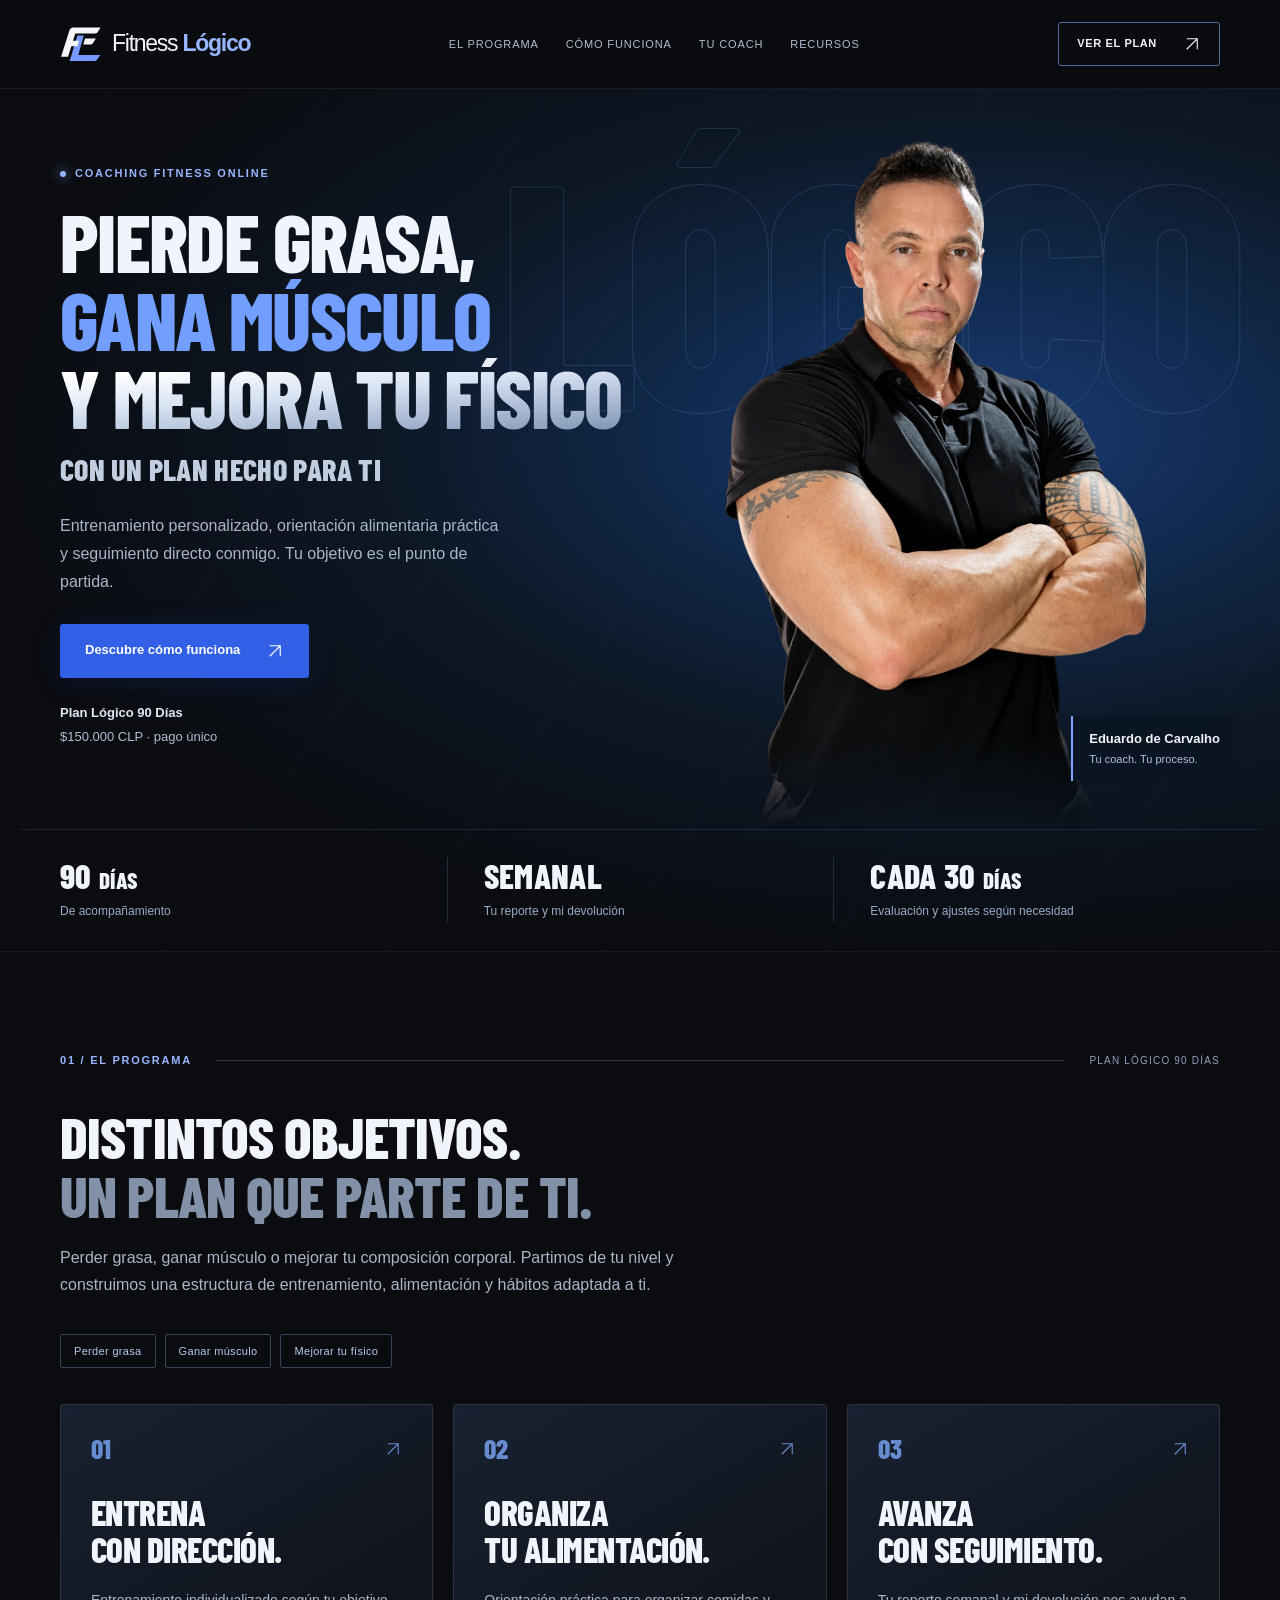
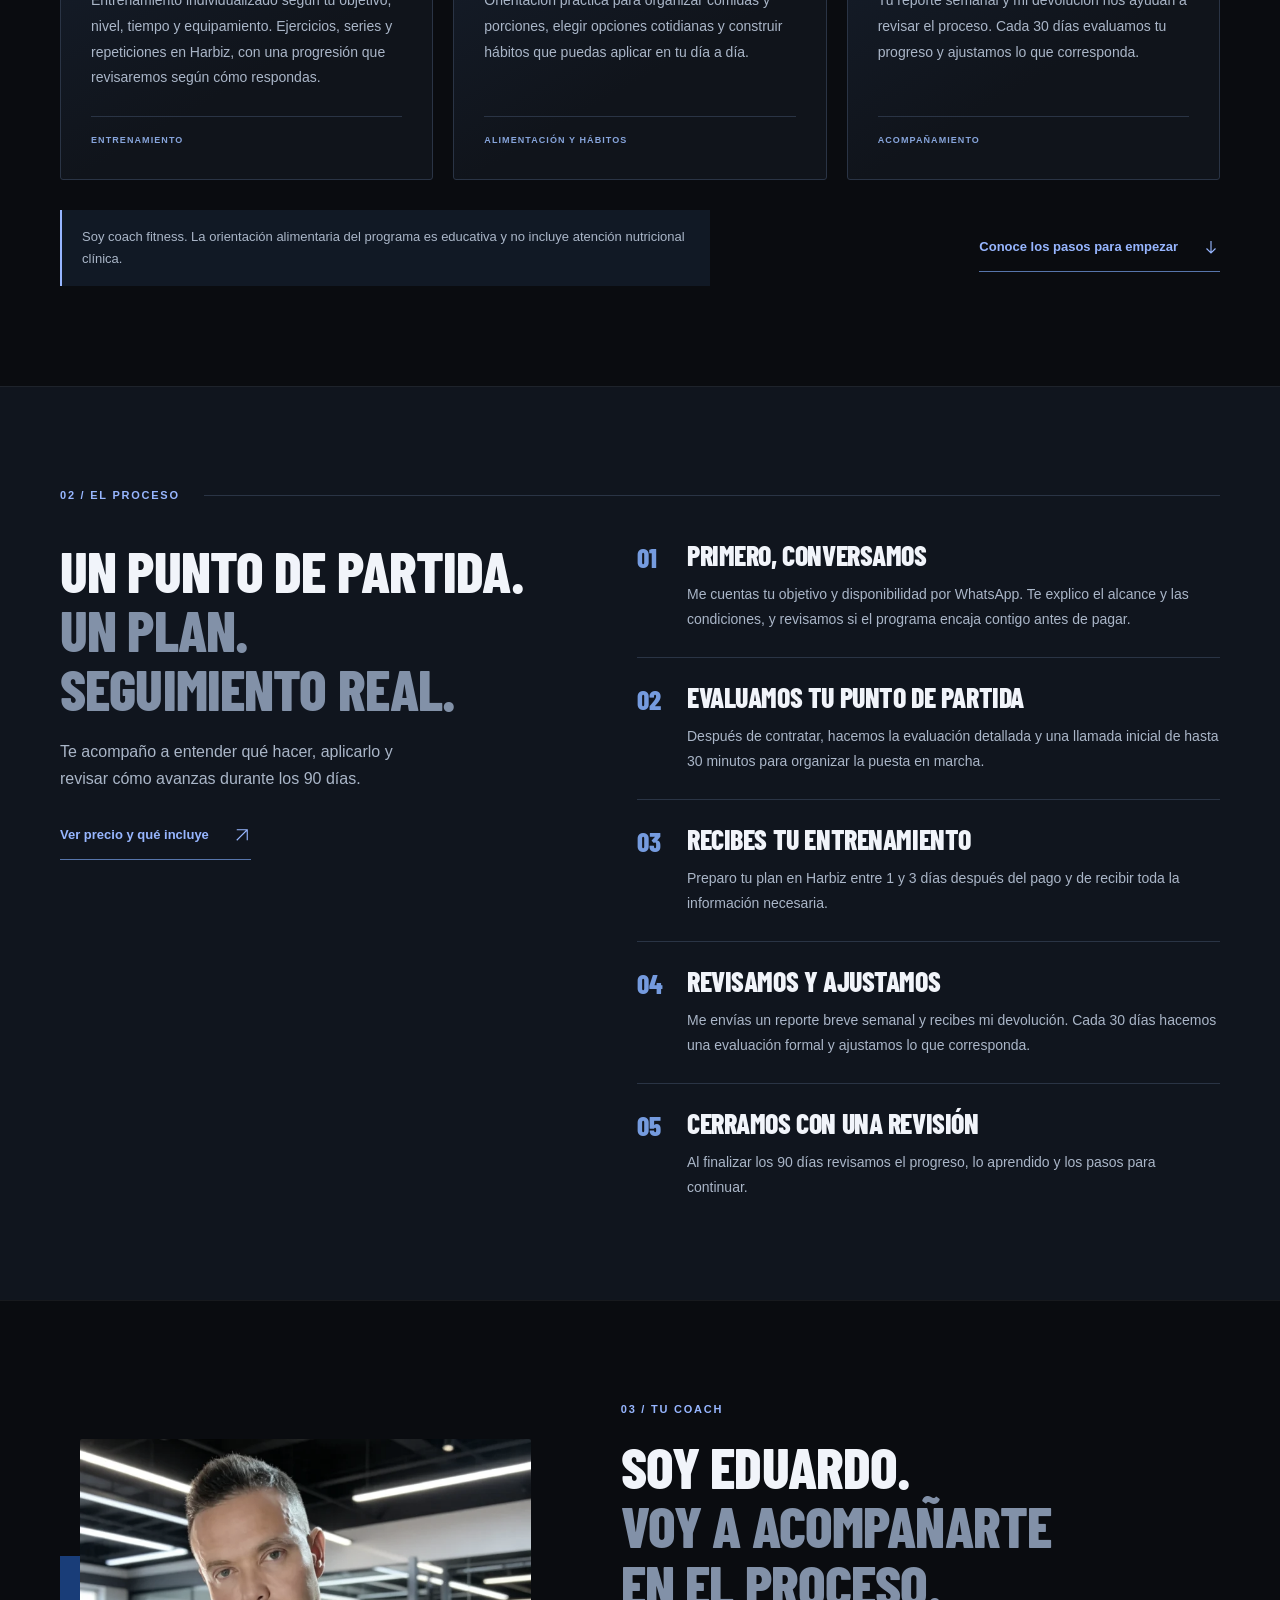
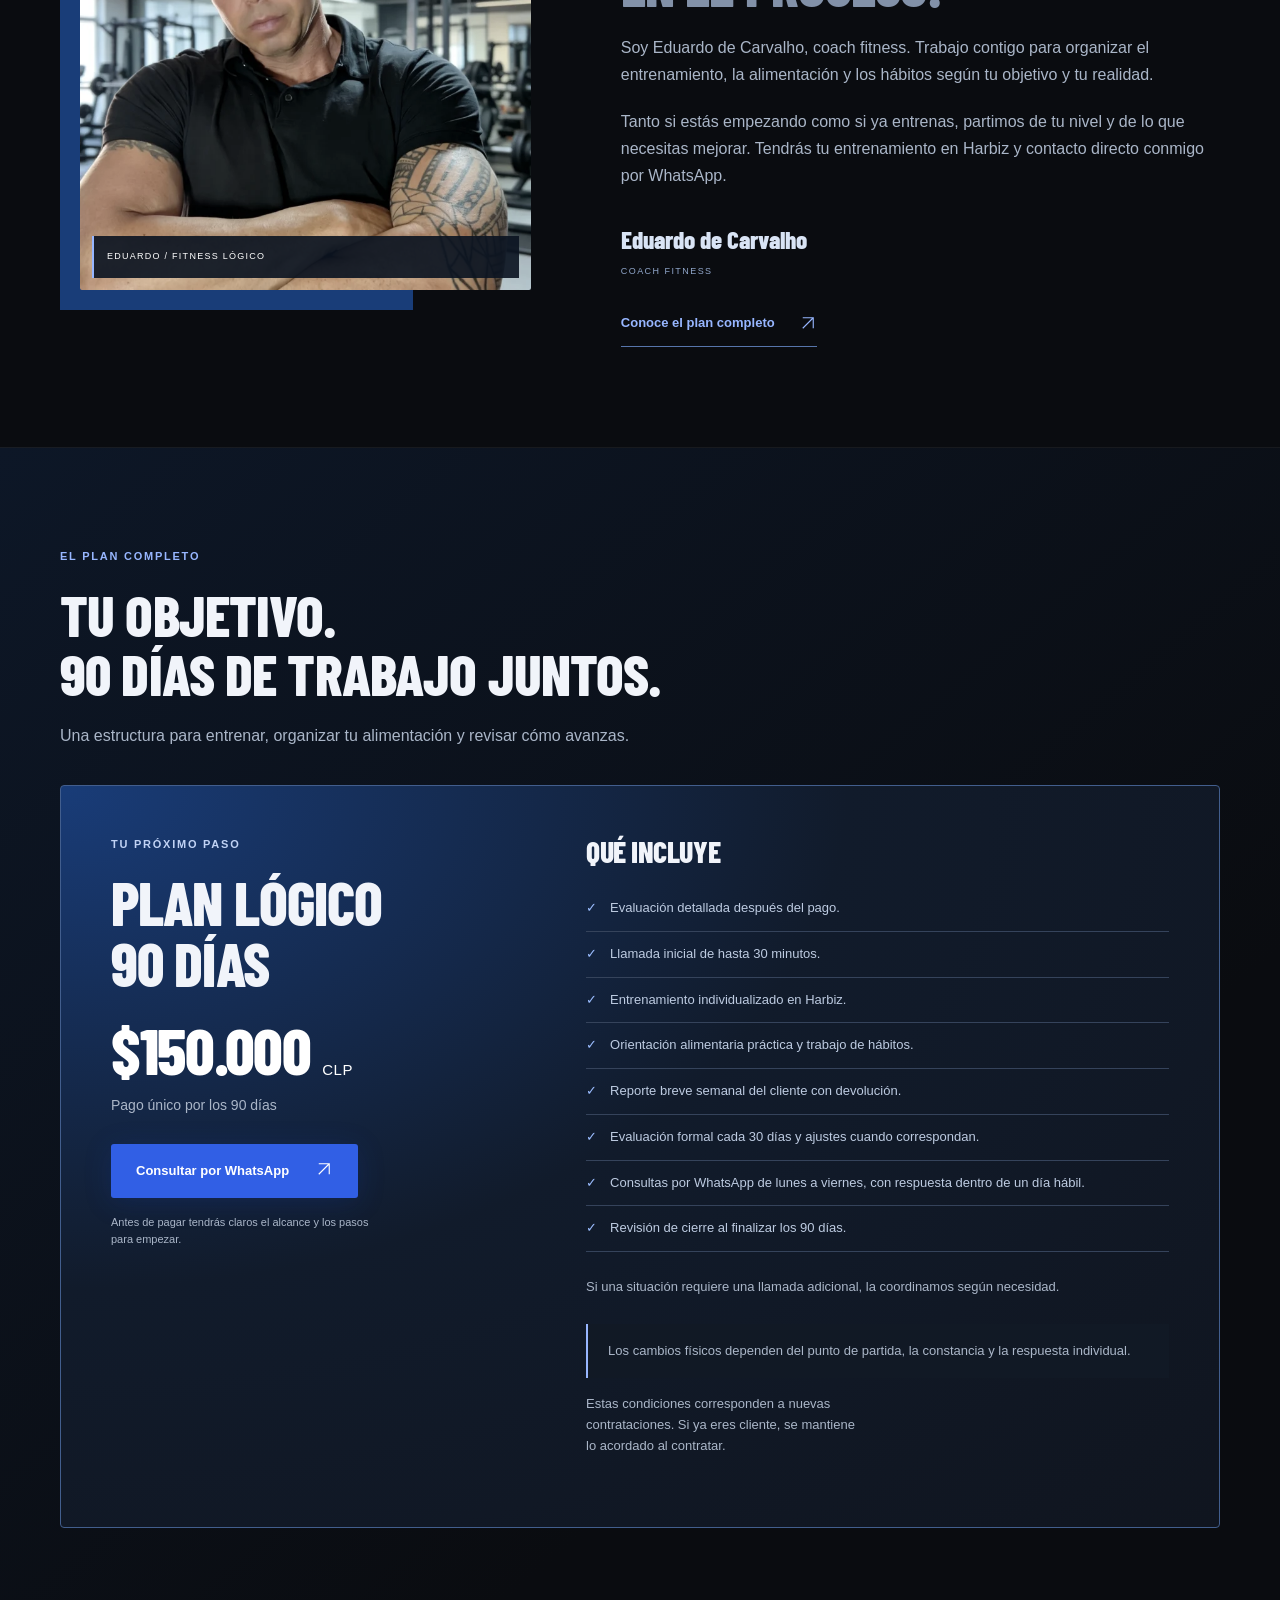
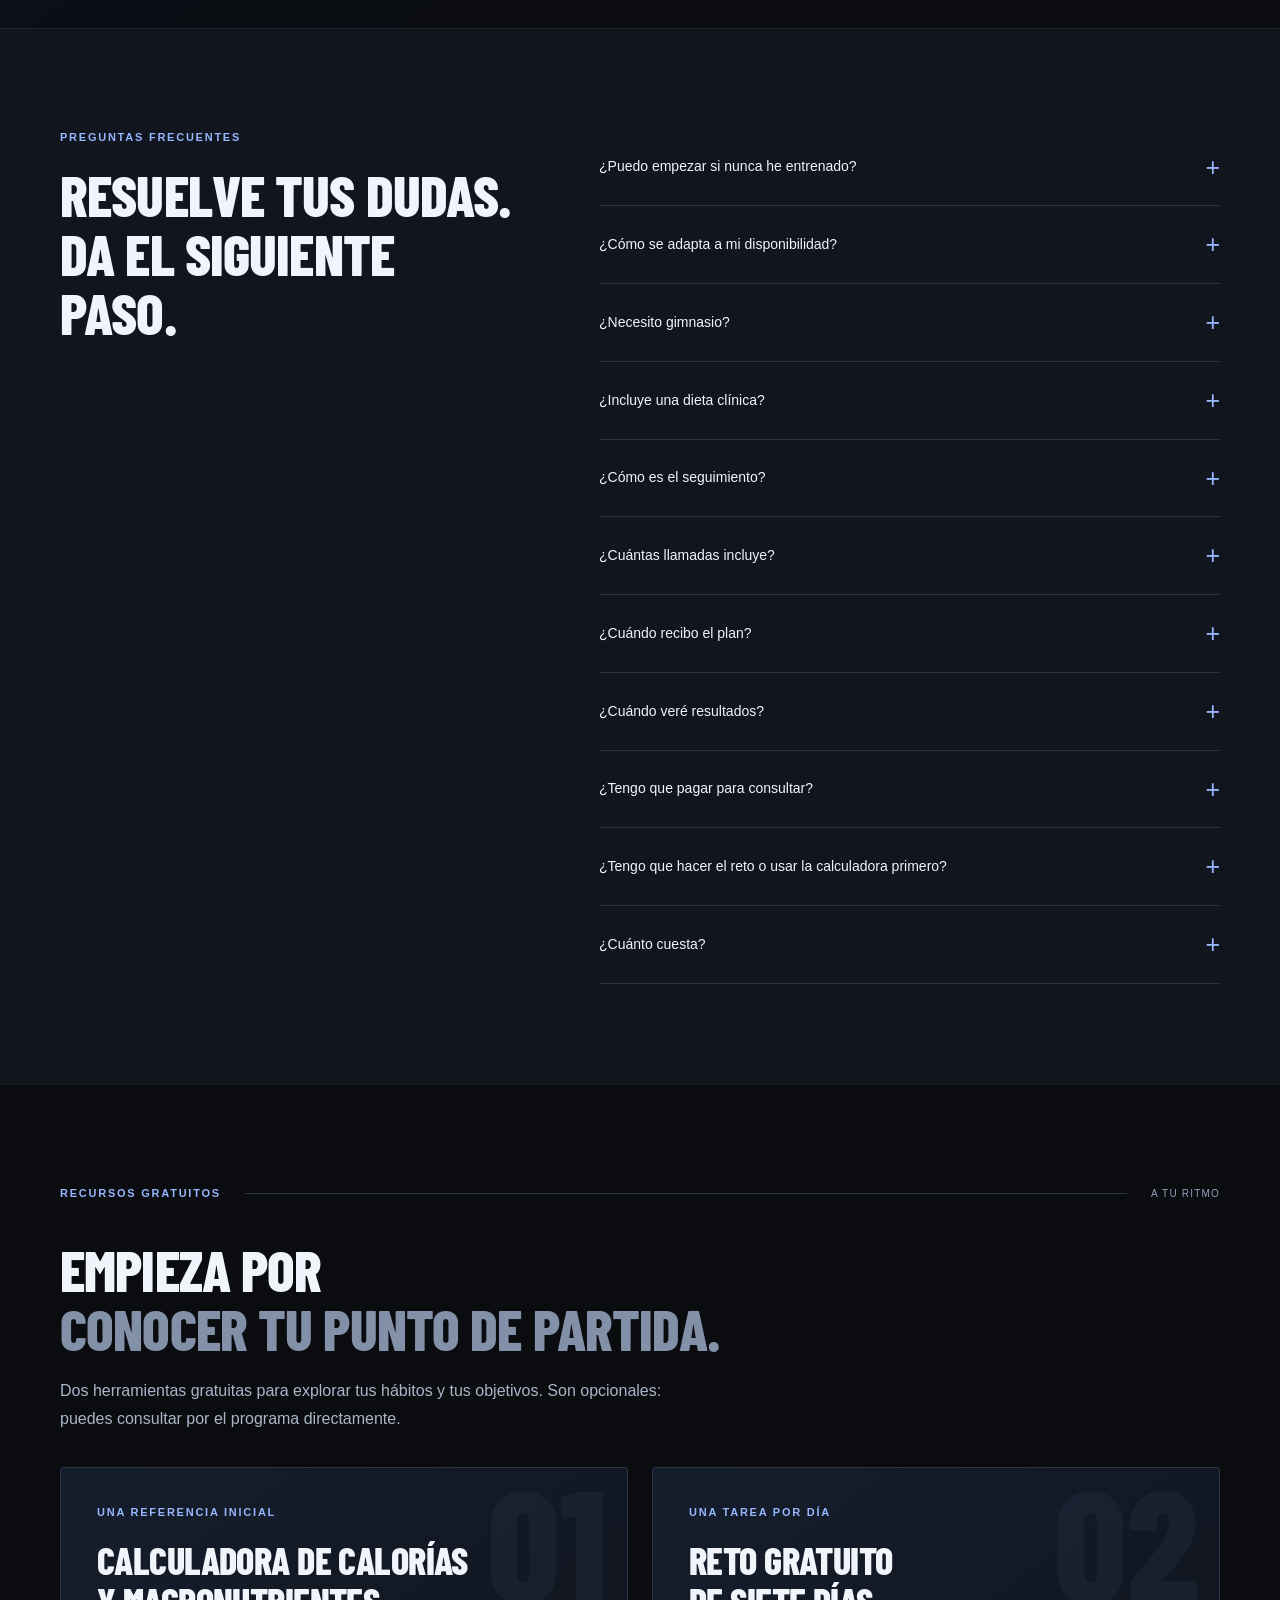
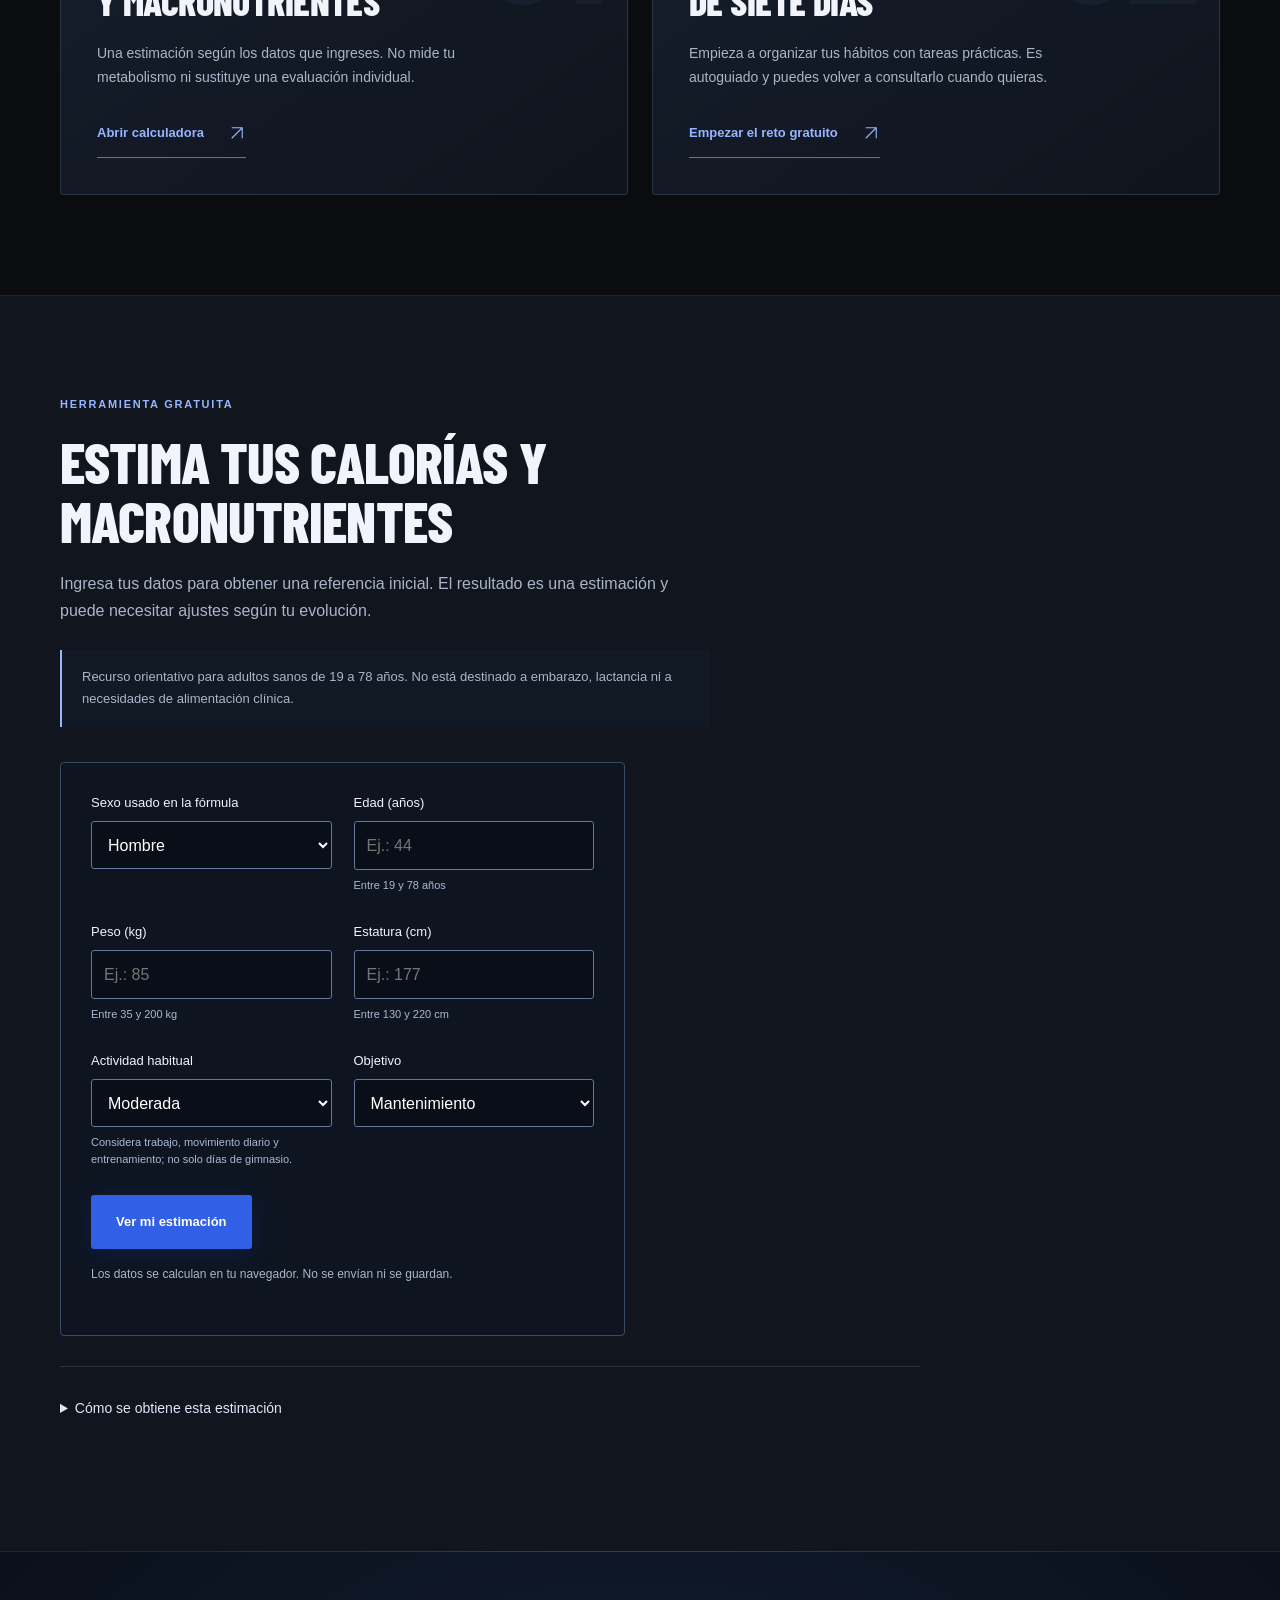
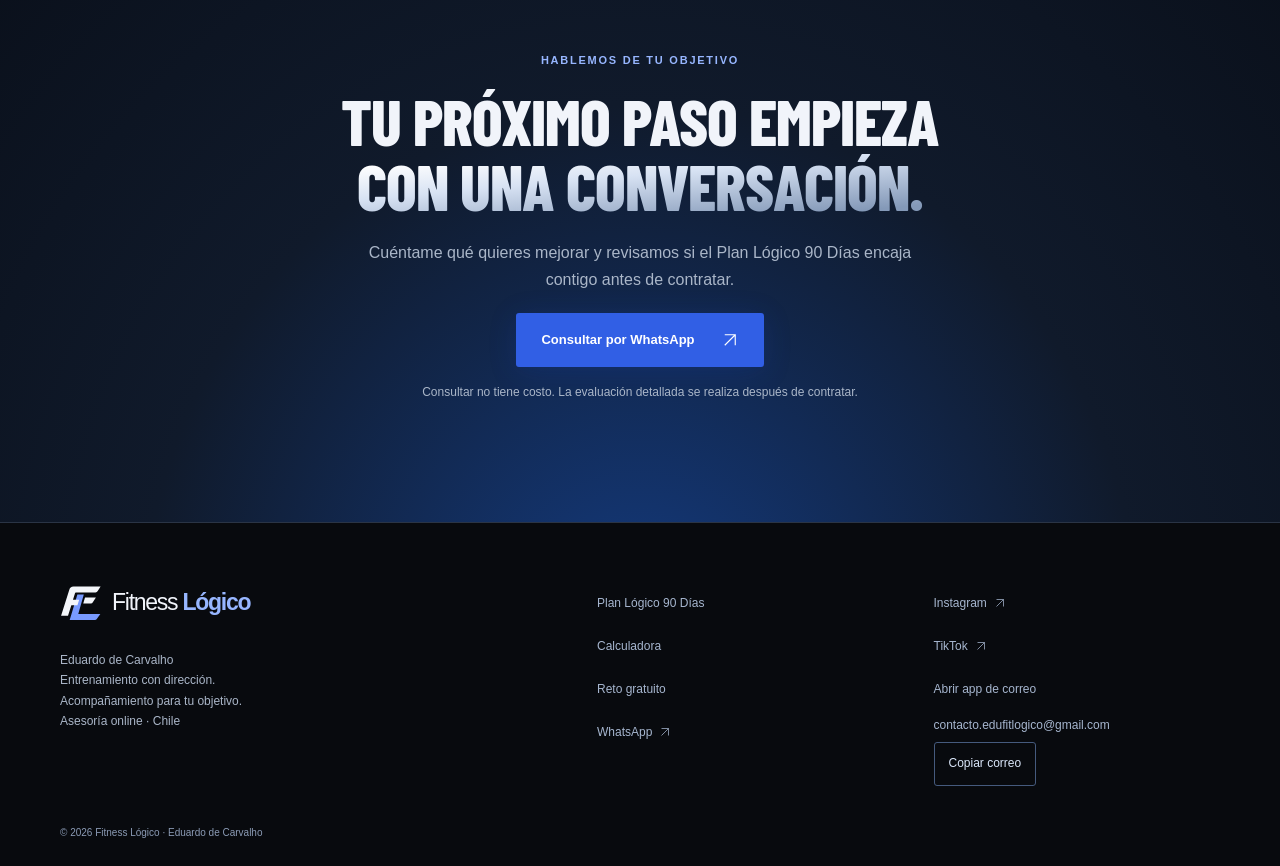
==== commit 65a4b729: "Rediseña Fitness Lógico y prepara el recorrido desde Instagram" ====
--- a/index.html
+++ b/index.html
@@ -1 +1,538 @@
-<!doctype html><html lang="es"><head><meta charset="utf-8"><meta name="viewport" content="width=device-width,initial-scale=1"><meta name="description" content="Entrenamiento individualizado, orientación alimentaria práctica y seguimiento para perder grasa, ganar músculo o mejorar tu físico. Plan Lógico 90 Días: $150.000 CLP, pago único."><meta property="og:title" content="Fitness Lógico | Plan Lógico 90 Días"><meta property="og:description" content="Entrenamiento individualizado, orientación alimentaria práctica y seguimiento para perder grasa, ganar músculo o mejorar tu físico. Plan Lógico 90 Días: $150.000 CLP, pago único."><meta property="og:type" content="website"><meta property="og:url" content="https://fitnesslogico.com/"><meta property="og:image" content="https://fitnesslogico.com/assets/eduardo-hero.webp"><meta name="theme-color" content="#101318"><title>Fitness Lógico | Plan Lógico 90 Días</title><link rel="stylesheet" href="assets/site.css"><script src="assets/calculator.js" defer></script><script src="assets/site.js" defer></script><link rel="icon" href="assets/favicon.svg" type="image/svg+xml"><link rel="apple-touch-icon" href="assets/apple-touch-icon.png"></head><body><a class="skip" href="#main">Ir al contenido</a><header class="header"><div class="container nav"><a class="brand" href="index.html" aria-label="Fitness Lógico, inicio"><img class="brand-logo" src="assets/logo-fl.svg" width="46" height="40" alt="" aria-hidden="true"><span>Fitness <strong>Lógico</strong></span></a><nav aria-label="Navegación principal" class="desktop-nav"><a href="index.html#plan">El plan</a><a href="index.html#como-funciona">Cómo funciona</a><a href="index.html#sobre-mi">Sobre mí</a><a href="index.html#faq">Preguntas</a><a href="index.html#recursos">Recursos</a></nav><details class="mobile-nav"><summary>Menú</summary><nav aria-label="Navegación móvil"><a href="index.html#plan">El plan</a><a href="index.html#como-funciona">Cómo funciona</a><a href="index.html#sobre-mi">Sobre mí</a><a href="index.html#faq">Preguntas</a><a href="calculadora.html">Calculadora</a><a href="reto.html">Reto gratuito</a></nav></details></div></header><main id="main"><section class="hero container"><div class="hero-copy"><p class="eyebrow">ASESORÍA ONLINE · FITNESS LÓGICO</p><h1>Pierde grasa, gana músculo y mejora tu físico <span>con un plan hecho para ti</span></h1><p class="intro">Ya sea que quieras perder grasa, ganar masa muscular o mejorar tu composición corporal, el Plan Lógico 90 Días combina entrenamiento individualizado, orientación alimentaria práctica y seguimiento directo conmigo. Adaptamos el plan a tu nivel, tu objetivo y tu día a día.</p><p class="hero-price">90 días <span aria-hidden="true">·</span> $150.000 CLP <span aria-hidden="true">·</span> pago único</p><div class="actions"><a class="button primary" href="#plan">Descubre cómo funciona</a></div><p class="micro">Conoce qué incluye el programa y cómo te acompaño. Después, puedes resolver tus dudas por WhatsApp.</p></div><figure class="hero-photo"><img src="assets/eduardo-hero.webp" width="720" height="1200" alt="Eduardo de Carvalho en el gimnasio" fetchpriority="high"><figcaption>Eduardo de Carvalho · Coach fitness</figcaption></figure></section><section class="section" id="plan"><div class="container"><div class="section-title"><p class="eyebrow">PLAN LÓGICO 90 DÍAS</p><h2>Qué trabajamos durante los 90 días</h2><p>Trabajamos desde tu punto de partida para perder grasa, ganar músculo o mejorar tu físico. Tendrás una estructura clara de entrenamiento, alimentación y hábitos que se adapte a tu nivel y a tu rutina.</p></div><div class="three-grid"><article class="pillar"><span class="index">01</span><h3>Entrenamiento individualizado</h3><p>Un plan según tu nivel, objetivo, tiempo y equipamiento. Tendrás ejercicios, series y repeticiones en Harbiz, con una progresión que revisaremos según cómo respondas.</p></article><article class="pillar"><span class="index">02</span><h3>Alimentación cotidiana</h3><p>Orientación práctica para organizar tus comidas y porciones, elegir opciones habituales y resolver situaciones como comer en el trabajo o llegar cansado a casa.</p></article><article class="pillar"><span class="index">03</span><h3>Hábitos y seguimiento</h3><p>Trabajamos las dificultades que aparecen al llevar el plan a tu día a día. Tu reporte semanal y las evaluaciones cada 30 días nos ayudan a decidir qué mantener y qué ajustar.</p></article></div><p class="note">Soy coach fitness. La orientación alimentaria del programa es educativa y no incluye atención nutricional clínica.</p></div></section><section class="section program-preview" id="vista-plan"><div class="container preview-layout"><div class="preview-copy"><p class="eyebrow">TU ENTRENAMIENTO, ORGANIZADO</p><h2>Un plan claro, que puedes consultar desde tu celular</h2><p>Después de conocerte y evaluar tu objetivo, preparo tu entrenamiento en Harbiz. Así tendrás una guía para saber qué ejercicios hacer, cuántas series y repeticiones realizar, y cómo avanzar.</p><ul class="preview-benefits"><li><strong>Entrenamiento hecho para ti</strong><span>Según tu objetivo, nivel y equipamiento disponible.</span></li><li><strong>Una guía para cada sesión</strong><span>Ejercicios y detalles del entrenamiento organizados en un mismo lugar.</span></li><li><strong>Revisión del progreso</strong><span>Reporte semanal, evaluación cada 30 días y ajustes cuando hagan falta.</span></li></ul><a class="button secondary" href="#como-funciona">Conoce los pasos para empezar <span aria-hidden="true">↓</span></a></div><div class="app-preview"><div class="app-preview-phone"><div class="phone-speaker" aria-hidden="true"></div><div class="phone-screen"><p class="phone-overline">FITNESS LÓGICO · EJEMPLO</p><h3>Tu entrenamiento</h3><div class="phone-days" aria-label="Ejemplo de una semana de entrenamiento"><span class="chosen">Lun</span><span>Mar</span><span class="chosen">Mié</span><span>Jue</span><span class="chosen">Vie</span><span>Sáb</span><span>Dom</span></div><div class="phone-workout"><span class="phone-tag">SESIÓN DE EJEMPLO</span><h4>Día 1 · Cuerpo completo</h4><p>Tu sesión, organizada paso a paso.</p><div class="phone-exercise"><span>Sentadilla</span><strong>3 × 10</strong></div><div class="phone-exercise"><span>Press de pecho</span><strong>3 × 10</strong></div><div class="phone-exercise"><span>Remo</span><strong>3 × 12</strong></div></div><div class="phone-followup"><span class="phone-followup-icon" aria-hidden="true">✓</span><div><strong>Seguimiento durante 90 días</strong><small>Revisamos tu avance y ajustamos cuando corresponda.</small></div></div></div></div><p class="preview-disclaimer">Representación ilustrativa del programa. No es una captura real de Harbiz ni una rutina recomendada para todos.</p></div></div></section><section class="section surface" id="como-funciona"><div class="container split"><div><p class="eyebrow">CÓMO FUNCIONA</p><h2>Así empezamos.<br>Así seguimos.</h2><p>No cambiamos una rutina solo porque pasó una semana. La ajustamos cuando tu evolución o tus circunstancias lo requieren.</p></div><ol class="steps"><li><span class="step-number" aria-hidden="true">01</span><div><h3>Primero conversamos</h3><p>Me cuentas tu objetivo y disponibilidad por WhatsApp. Te explico el alcance y las condiciones, y revisamos si el programa encaja contigo antes de pagar.</p></div></li><li><span class="step-number" aria-hidden="true">02</span><div><h3>Después de contratar, evaluamos</h3><p>Hacemos la evaluación detallada y una llamada inicial de hasta 30 minutos para organizar la puesta en marcha.</p></div></li><li><span class="step-number" aria-hidden="true">03</span><div><h3>Recibes tu plan en Harbiz</h3><p>Lo preparo entre 1 y 3 días después del pago y de recibir toda la información necesaria.</p></div></li><li><span class="step-number" aria-hidden="true">04</span><div><h3>Revisamos tu semana y tu progreso</h3><p>Me envías un reporte breve semanal y te doy una devolución. Cada 30 días hacemos una evaluación formal y ajustamos lo que corresponda.</p></div></li><li><span class="step-number" aria-hidden="true">05</span><div><h3>Cerramos con una revisión</h3><p>Al finalizar los 90 días revisamos el progreso, lo aprendido y los pasos para continuar.</p></div></li></ol></div></section><section class="section"><div class="container example"><div><p class="eyebrow">DEL PLAN A TU SEMANA</p><h2>El seguimiento ayuda a tomar decisiones</h2><p>Revisamos el contexto, además de los números.</p></div><div class="example-content"><p class="micro">Ejemplo ilustrativo. No corresponde a un cliente ni a un resultado real.</p><div class="message"><span class="eyebrow">REPORTE</span><p>«Pude completar dos de las tres sesiones. El turno cambió y llegué muy cansado el viernes».</p></div><div class="message reply"><span class="eyebrow">REVISIÓN</span><p>«Revisamos dónde ubicar las sesiones y qué duración puedes sostener. Si hace falta, ajustamos la distribución del entrenamiento».</p></div></div></div></section><section class="section surface" id="sobre-mi"><div class="container about"><img src="assets/eduardo-about.webp" width="720" height="720" loading="lazy" alt="Eduardo de Carvalho, coach de Fitness Lógico"><div><p class="eyebrow">QUIÉN TE ACOMPAÑA</p><h2>Soy Eduardo de Carvalho</h2><p>Soy coach fitness y trabajo en minería con turnos 7×7. Conozco lo que cuesta organizar el entrenamiento y las comidas cuando los horarios cambian y el cansancio se acumula.</p><p>En Fitness Lógico te acompaño a construir una estructura que puedas sostener y entender. Tendrás tu plan en Harbiz y el contacto conmigo por WhatsApp.</p></div></div></section><section class="section" id="condiciones"><div class="container price-panel"><div><p class="eyebrow">ALCANCE Y CONDICIONES</p><h2>Plan Lógico<br>90 Días</h2><p class="price-value">$150.000 <span>CLP</span></p><p>Pago único por los 90 días</p><a class="button primary" href="https://wa.me/56953361953?text=Hola%20Eduardo%2C%20quiero%20informaci%C3%B3n%20del%20Plan%20L%C3%B3gico%2090%20D%C3%ADas.%20Me%20gustar%C3%ADa%20saber%20c%C3%B3mo%20empezar." target="_blank" rel="noopener noreferrer">Quiero información del plan<span aria-hidden="true"> ↗</span></a><p class="micro">Antes de pagar tendrás claros el alcance y los pasos para empezar.</p></div><div><h3>Qué incluye</h3><ul class="check-list"><li>Evaluación detallada después del pago.</li><li>Llamada inicial de hasta 30 minutos.</li><li>Entrenamiento individualizado en Harbiz.</li><li>Orientación alimentaria práctica y trabajo de hábitos.</li><li>Reporte breve semanal del cliente con devolución.</li><li>Evaluación formal cada 30 días y ajustes cuando correspondan.</li><li>Consultas por WhatsApp de lunes a viernes, con respuesta dentro de un día hábil.</li><li>Revisión de cierre al finalizar los 90 días.</li></ul><p>Si una situación requiere una llamada adicional, la coordinamos según necesidad.</p><p class="note">Los cambios físicos dependen del punto de partida, la constancia y la respuesta individual.</p><p class="micro">Estas condiciones corresponden a nuevas contrataciones. Si ya eres cliente, se mantiene lo acordado al contratar.</p></div></div></section><section class="section surface" id="faq"><div class="container faq-layout"><div><p class="eyebrow">PREGUNTAS FRECUENTES</p><h2>Lo que necesitas saber antes de empezar</h2></div><div class="faq"><details><summary>¿Puedo hacerlo si trabajo por turnos o tengo poco tiempo?<span aria-hidden="true">+</span></summary><p>Revisamos tu disponibilidad y organizamos el entrenamiento según tu semana real. En la conversación inicial vemos qué puedes sostener antes de contratar.</p></details><details><summary>¿Necesito gimnasio?<span aria-hidden="true">+</span></summary><p>Podemos trabajar con gimnasio o con el equipamiento que tengas en casa. Primero revisamos qué tienes disponible y qué permite trabajar tu objetivo.</p></details><details><summary>¿Incluye una dieta clínica?<span aria-hidden="true">+</span></summary><p>Incluye orientación alimentaria práctica, educación y organización de hábitos. Soy coach fitness, no nutricionista. Si necesitas atención clínica, corresponde trabajar con el profesional adecuado.</p></details><details><summary>¿Cómo es el seguimiento?<span aria-hidden="true">+</span></summary><p>Me envías un reporte breve semanal y recibes una devolución. Hacemos una evaluación formal cada 30 días y ajustamos según necesidad. Puedes consultar por WhatsApp de lunes a viernes, con respuesta dentro de un día hábil.</p></details><details><summary>¿Cuántas llamadas incluye?<span aria-hidden="true">+</span></summary><p>Una llamada inicial de hasta 30 minutos después del pago. Si una situación requiere otra llamada, la coordinamos según necesidad.</p></details><details><summary>¿Cuándo recibo el plan?<span aria-hidden="true">+</span></summary><p>Entre 1 y 3 días después del pago y de recibir toda la información necesaria. En la puesta en marcha coordinamos tu inicio.</p></details><details><summary>¿Cuándo veré resultados?<span aria-hidden="true">+</span></summary><p>No hay una fecha ni una cantidad de kilos garantizada. Revisamos cómo avanzas en entrenamiento y hábitos, además de los cambios físicos que correspondan a tu objetivo.</p></details><details><summary>¿Tengo que pagar para consultar?<span aria-hidden="true">+</span></summary><p>No. Primero te explico el servicio y revisamos si encaja contigo. La evaluación detallada y la llamada inicial se realizan después de contratar.</p></details><details><summary>¿Tengo que hacer el reto o usar la calculadora primero?<span aria-hidden="true">+</span></summary><p>No. Son recursos gratuitos y opcionales. Puedes consultar directamente por el Plan Lógico 90 Días.</p></details><details><summary>¿Cuánto cuesta?<span aria-hidden="true">+</span></summary><p>$150.000 CLP en un pago por los 90 días. Antes del pago te explico el alcance y el proceso para empezar.</p></details></div></div></section><section class="section" id="recursos"><div class="container"><div class="section-title"><p class="eyebrow">RECURSOS GRATUITOS</p><h2>También puedes empezar por tu cuenta</h2><p>Son recursos opcionales. Puedes consultar directamente por el programa.</p></div><div class="two-grid"><article class="resource"><span class="eyebrow">UNA REFERENCIA INICIAL</span><h3>Calculadora de calorías y macronutrientes</h3><p>Una estimación según los datos que ingreses. No mide tu metabolismo ni sustituye una evaluación individual.</p><a class="text-link" href="calculadora.html">Abrir calculadora →</a></article><article class="resource"><span class="eyebrow">UNA TAREA POR DÍA</span><h3>Reto gratuito de siete días</h3><p>Revisa tu semana y empieza a organizar tus hábitos. Es autoguiado y puedes volver a consultarlo cuando quieras.</p><a class="text-link" href="reto.html">Empezar el reto gratuito →</a></article></div></div></section><section class="section surface" id="calculadora"><div class="container"><div class="section-title"><p class="eyebrow">HERRAMIENTA GRATUITA</p><h2>Estima tus calorías y macronutrientes</h2><p>Ingresa tus datos para obtener una referencia inicial. El resultado es una estimación y puede necesitar ajustes según tu evolución.</p><p class="note">Recurso orientativo para adultos sanos de 19 a 78 años. No está destinado a embarazo, lactancia ni a necesidades de alimentación clínica.</p></div><div class="calculator" data-calculator><div class="calc-form" role="group" aria-label="Datos de la calculadora"><div class="form-grid"><div class="field"><label for="sex">Sexo usado en la fórmula</label><select id="sex" name="sex" aria-describedby="sex-error"><option value="hombre">Hombre</option><option value="mujer">Mujer</option></select><span id="sex-error" class="field-error"></span></div><div class="field"><label for="age">Edad (años)</label><input id="age" name="age" type="number" min="19" max="78" step="1" inputmode="numeric" placeholder="Ej.: 44" required aria-describedby="age-hint age-error"><span id="age-hint" class="field-hint">Entre 19 y 78 años</span><span id="age-error" class="field-error"></span></div><div class="field"><label for="weight">Peso (kg)</label><input id="weight" name="weight" type="number" min="35" max="200" step="0.1" inputmode="decimal" placeholder="Ej.: 85" required aria-describedby="weight-hint weight-error"><span id="weight-hint" class="field-hint">Entre 35 y 200 kg</span><span id="weight-error" class="field-error"></span></div><div class="field"><label for="height">Estatura (cm)</label><input id="height" name="height" type="number" min="130" max="220" step="0.1" inputmode="decimal" placeholder="Ej.: 177" required aria-describedby="height-hint height-error"><span id="height-hint" class="field-hint">Entre 130 y 220 cm</span><span id="height-error" class="field-error"></span></div><div class="field"><label for="activity">Actividad habitual</label><select id="activity" name="activity" aria-describedby="activity-hint activity-error"><option value="1.2">Sedentaria</option><option value="1.375">Ligera</option><option value="1.55" selected>Moderada</option><option value="1.725">Alta</option><option value="1.9">Muy alta</option></select><span id="activity-hint" class="field-hint">Considera trabajo, movimiento diario y entrenamiento; no solo días de gimnasio.</span><span id="activity-error" class="field-error"></span></div><div class="field"><label for="goal">Objetivo</label><select id="goal" name="goal" aria-describedby="goal-error"><option value="mantenimiento">Mantenimiento</option><option value="deficit">Déficit</option><option value="superavit">Superávit</option></select><span id="goal-error" class="field-error"></span></div></div><p class="calc-status" role="status" aria-live="polite"></p><button type="button" class="button primary" data-calculate>Ver mi estimación</button><p class="micro">Los datos se calculan en tu navegador. No se envían ni se guardan.</p></div><section class="calc-result" aria-labelledby="result-title" hidden tabindex="-1"><p class="eyebrow">REFERENCIA INICIAL</p><h3 id="result-title">Tu estimación</h3><p class="result-number"><span data-result="target"></span><span> kcal/día</span></p><p data-result="goal"></p><div class="result-details"><p>Gasto en reposo estimado <strong><span data-result="bmr"></span> kcal</strong></p><p>Gasto diario estimado <strong><span data-result="tdee"></span> kcal</strong></p></div><h4>Distribución orientativa</h4><div class="macros"><p>Proteína<strong><span data-result="protein"></span> g</strong></p><p>Grasa<strong><span data-result="fat"></span> g</strong></p><p>Carbohidratos<strong><span data-result="carbs"></span> g</strong></p></div><p class="micro">Cantidades redondeadas. El reparto es un ejemplo de cálculo, no una pauta individual.</p><p class="note">Este cálculo usa una fórmula y la actividad que declaras. No mide tu metabolismo ni proporciona cantidades exactas para tu caso.</p></section><noscript><p>Activa JavaScript para calcular. Puedes leer el resto de la página y consultar el programa sin usar esta herramienta.</p></noscript></div><details class="method"><summary>Cómo se obtiene esta estimación</summary><p>Se usa la ecuación Mifflin–St Jeor para estimar el gasto en reposo y un factor aproximado de actividad. El ejemplo de déficit aplica un 20% menos y el de superávit un 15% más sobre el gasto estimado.</p><p>El reparto ilustrativo conserva los parámetros de la herramienta anterior: proteína de 2,2 g/kg en déficit, 2 g/kg en mantenimiento y 1,8 g/kg en superávit; 25% de la energía en grasa y el resto en carbohidratos. Estos parámetros no son una recomendación universal ni proceden todos de la ecuación Mifflin.</p><p>La herramienta no evalúa tu salud ni puede decidir por ti qué objetivo o cantidades necesitas. Si los datos no permiten un reparto coherente, no muestra un resultado.</p><a href="https://pubmed.ncbi.nlm.nih.gov/2305711/" target="_blank" rel="noopener noreferrer">Referencia de la ecuación: Mifflin y colaboradores, 1990 ↗</a></details></div></section><section class="section contact" id="contacto"><div class="container"><p class="eyebrow">CONVERSEMOS</p><h2>Cuéntame qué quieres mejorar<br>y qué tiempo tienes</h2><p>Te explico el Plan Lógico 90 Días y vemos si encaja contigo antes de contratar.</p><a class="button primary" href="https://wa.me/56953361953?text=Hola%20Eduardo%2C%20quiero%20informaci%C3%B3n%20del%20Plan%20L%C3%B3gico%2090%20D%C3%ADas.%20Me%20gustar%C3%ADa%20saber%20c%C3%B3mo%20empezar." target="_blank" rel="noopener noreferrer">Quiero información del plan<span aria-hidden="true"> ↗</span></a></div></section></main><footer class="footer"><div class="container footer-grid"><div><a class="brand" href="index.html"><img class="brand-logo" src="assets/logo-fl.svg" width="46" height="40" alt="" aria-hidden="true"><span>Fitness <strong>Lógico</strong></span></a><p>Eduardo de Carvalho<br>Entrenamiento, orientación alimentaria práctica y hábitos.<br>Asesoría online · Chile</p></div><nav aria-label="Recursos y contacto"><a href="index.html#plan">Plan Lógico 90 Días</a><a href="calculadora.html">Calculadora</a><a href="reto.html">Reto gratuito</a><a href="https://wa.me/56953361953?text=Hola%20Eduardo%2C%20quiero%20informaci%C3%B3n%20del%20Plan%20L%C3%B3gico%2090%20D%C3%ADas.%20Me%20gustar%C3%ADa%20saber%20c%C3%B3mo%20empezar." target="_blank" rel="noopener noreferrer">WhatsApp ↗</a></nav><nav aria-label="Redes"><a href="https://instagram.com/edu.fitness.logico" target="_blank" rel="noopener noreferrer">Instagram ↗</a><a href="https://www.tiktok.com/@fitness_logico" target="_blank" rel="noopener noreferrer">TikTok ↗</a><div class="email-contact"><a href="mailto:contacto.edufitlogico@gmail.com">Abrir app de correo</a><span class="email-address">contacto.edufitlogico@gmail.com</span><button type="button" class="copy-email" data-copy-email="contacto.edufitlogico@gmail.com">Copiar correo</button><span class="email-status" role="status" aria-live="polite"></span></div></nav></div><div class="container footer-bottom">© 2026 Fitness Lógico · Eduardo de Carvalho</div></footer></body></html>+<!doctype html>
+<html lang="es">
+<head>
+<meta charset="utf-8">
+<meta name="viewport" content="width=device-width,initial-scale=1">
+<meta name="description" content="Entrenamiento individualizado, orientación alimentaria práctica y seguimiento para perder grasa, ganar músculo o mejorar tu físico. Plan Lógico 90 Días: $150.000 CLP, pago único.">
+<meta property="og:title" content="Fitness Lógico | Plan Lógico 90 Días">
+<meta property="og:description" content="Entrenamiento individualizado, orientación alimentaria práctica y seguimiento para perder grasa, ganar músculo o mejorar tu físico. Plan Lógico 90 Días: $150.000 CLP, pago único.">
+<meta property="og:type" content="website">
+<meta property="og:url" content="https://fitnesslogico.com/">
+<meta property="og:image" content="https://fitnesslogico.com/assets/eduardo-hero.webp">
+<meta name="theme-color" content="#0a0c10">
+<title>Fitness Lógico | Plan Lógico 90 Días</title>
+<link rel="canonical" href="https://fitnesslogico.com/">
+<link rel="preload" href="assets/fonts/BarlowCondensed-ExtraBold.ttf" as="font" type="font/ttf" crossorigin>
+<link rel="stylesheet" href="assets/site.css">
+<script src="assets/calculator.js" defer>
+</script>
+<script src="assets/site.js" defer>
+</script>
+<link rel="icon" href="assets/favicon.svg" type="image/svg+xml">
+<link rel="apple-touch-icon" href="apple-touch-icon.png">
+</head>
+<body class="landing">
+<a class="skip" href="#main">Ir al contenido</a>
+<header class="header">
+  <div class="container nav">
+    <a class="brand" href="index.html" aria-label="Fitness Lógico, inicio">
+      <img class="brand-logo" src="assets/logo-fl.svg" width="46" height="40" alt="" aria-hidden="true">
+      <span>Fitness <strong>Lógico</strong>
+</span>
+    </a>
+    <nav aria-label="Navegación principal" class="desktop-nav">
+      <a href="index.html#plan">El programa</a>
+<a href="index.html#como-funciona">Cómo funciona</a>
+      <a href="index.html#sobre-mi">Tu coach</a>
+<a href="index.html#recursos">Recursos</a>
+    </nav>
+    <a class="button header-cta" href="index.html#condiciones">Ver el plan <svg class="arrow-icon" viewBox="0 0 24 24" fill="none" aria-hidden="true"><path d="M5 19 19 5M5 5h14v14" stroke="currentColor" stroke-width="1.5"/></svg>
+</a>
+    <details class="mobile-nav">
+<summary>Menú <span aria-hidden="true">☰</span>
+</summary>
+      <nav aria-label="Navegación móvil">
+        <a href="index.html#plan">El programa</a>
+<a href="index.html#como-funciona">Cómo funciona</a>
+        <a href="index.html#sobre-mi">Tu coach</a>
+<a href="index.html#condiciones">Precio y alcance</a>
+        <a href="index.html#faq">Preguntas</a>
+<a href="index.html#recursos">Recursos gratuitos</a>
+        <a href="calculadora.html">Calculadora</a>
+<a href="reto.html">Reto gratuito</a>
+      </nav>
+    </details>
+  </div>
+</header>
+<main id="main">
+  <section class="hero" id="inicio" aria-labelledby="main-title">
+    <div class="hero-wordmark" aria-hidden="true">LÓGICO</div>
+    <div class="container hero-stage">
+      <div class="hero-copy">
+        <p class="eyebrow">
+<span class="status-dot" aria-hidden="true">
+</span> COACHING FITNESS ONLINE</p>
+        <h1 id="main-title">
+<span>Pierde grasa,</span> <span>gana músculo</span> <span class="metal-text">y mejora tu físico</span> <small>con un plan hecho para ti</small>
+</h1>
+        <p class="intro">Entrenamiento personalizado, orientación alimentaria práctica y seguimiento directo conmigo. Tu objetivo es el punto de partida.</p>
+        <div class="actions">
+<a class="button primary" href="#plan">Descubre cómo funciona <svg class="arrow-icon" viewBox="0 0 24 24" fill="none" aria-hidden="true"><path d="M5 19 19 5M5 5h14v14" stroke="currentColor" stroke-width="1.5"/></svg>
+</a>
+</div>
+        <p class="hero-price">
+<strong>Plan Lógico 90 Días</strong>
+<span>$150.000 CLP · pago único</span>
+</p>
+      </div>
+      <figure class="hero-photo">
+        <img src="assets/eduardo-cutout.webp" width="971" height="1619" alt="Eduardo de Carvalho, coach de Fitness Lógico, con los brazos cruzados" fetchpriority="high">
+        <figcaption>
+<span class="coach-line" aria-hidden="true">
+</span>
+<div>
+<strong>Eduardo de Carvalho</strong>
+<span>Tu coach. Tu proceso.</span>
+</div>
+</figcaption>
+      </figure>
+    </div>
+    <div class="container hero-facts" aria-label="Seguimiento del programa">
+      <div>
+<strong>90 <span>días</span>
+</strong>
+<p>De acompañamiento</p>
+</div>
+      <div>
+<strong>Semanal</strong>
+<p>Tu reporte y mi devolución</p>
+</div>
+      <div>
+<strong>Cada 30 <span>días</span>
+</strong>
+<p>Evaluación y ajustes según necesidad</p>
+</div>
+    </div>
+  </section>
+
+  <section class="section program-section" id="plan">
+    <div class="container">
+      <div class="section-heading">
+<p class="eyebrow">01 / EL PROGRAMA</p>
+<span class="section-rule" aria-hidden="true">
+</span>
+<p class="section-kicker">PLAN LÓGICO 90 DÍAS</p>
+</div>
+      <div class="section-title">
+<h2>Distintos objetivos.<br>
+<span class="muted-title">Un plan que parte de ti.</span>
+</h2>
+<p>Perder grasa, ganar músculo o mejorar tu composición corporal. Partimos de tu nivel y construimos una estructura de entrenamiento, alimentación y hábitos adaptada a ti.</p>
+</div>
+      <div class="goal-labels" aria-label="Objetivos del programa">
+<span>Perder grasa</span>
+<span>Ganar músculo</span>
+<span>Mejorar tu físico</span>
+</div>
+      <div class="three-grid">
+        <article class="pillar">
+<span class="index">01 <svg class="arrow-icon" viewBox="0 0 24 24" fill="none" aria-hidden="true"><path d="M5 19 19 5M5 5h14v14" stroke="currentColor" stroke-width="1.5"/></svg>
+</span>
+<h3>Entrena<br>con dirección.</h3>
+<p>Entrenamiento individualizado según tu objetivo, nivel, tiempo y equipamiento. Ejercicios, series y repeticiones en Harbiz, con una progresión que revisaremos según cómo respondas.</p>
+<span class="pillar-label">ENTRENAMIENTO</span>
+</article>
+        <article class="pillar">
+<span class="index">02 <svg class="arrow-icon" viewBox="0 0 24 24" fill="none" aria-hidden="true"><path d="M5 19 19 5M5 5h14v14" stroke="currentColor" stroke-width="1.5"/></svg>
+</span>
+<h3>Organiza<br>tu alimentación.</h3>
+<p>Orientación práctica para organizar comidas y porciones, elegir opciones cotidianas y construir hábitos que puedas aplicar en tu día a día.</p>
+<span class="pillar-label">ALIMENTACIÓN Y HÁBITOS</span>
+</article>
+        <article class="pillar">
+<span class="index">03 <svg class="arrow-icon" viewBox="0 0 24 24" fill="none" aria-hidden="true"><path d="M5 19 19 5M5 5h14v14" stroke="currentColor" stroke-width="1.5"/></svg>
+</span>
+<h3>Avanza<br>con seguimiento.</h3>
+<p>Tu reporte semanal y mi devolución nos ayudan a revisar el proceso. Cada 30 días evaluamos tu progreso y ajustamos lo que corresponda.</p>
+<span class="pillar-label">ACOMPAÑAMIENTO</span>
+</article>
+      </div>
+      <div class="program-bottom" id="vista-plan">
+<p class="note">Soy coach fitness. La orientación alimentaria del programa es educativa y no incluye atención nutricional clínica.</p>
+<a class="text-link" href="#como-funciona">Conoce los pasos para empezar <svg class="arrow-icon" viewBox="0 0 24 24" fill="none" aria-hidden="true"><path d="M12 4v16m-6-6 6 6 6-6" stroke="currentColor" stroke-width="1.5"/></svg>
+</a>
+</div>
+    </div>
+  </section>
+
+  <section class="section surface" id="como-funciona">
+    <div class="container">
+<div class="section-heading">
+<p class="eyebrow">02 / EL PROCESO</p>
+<span class="section-rule" aria-hidden="true">
+</span>
+</div>
+      <div class="split">
+<div class="process-intro">
+<h2>Un punto de partida.<br>
+<span class="muted-title">Un plan.<br>Seguimiento real.</span>
+</h2>
+<p>Te acompaño a entender qué hacer, aplicarlo y revisar cómo avanzas durante los 90 días.</p>
+<a class="text-link" href="#condiciones">Ver precio y qué incluye <svg class="arrow-icon" viewBox="0 0 24 24" fill="none" aria-hidden="true"><path d="M5 19 19 5M5 5h14v14" stroke="currentColor" stroke-width="1.5"/></svg>
+</a>
+</div>
+        <ol class="steps">
+          <li>
+<span class="step-number" aria-hidden="true">01</span>
+<div>
+<h3>Primero, conversamos</h3>
+<p>Me cuentas tu objetivo y disponibilidad por WhatsApp. Te explico el alcance y las condiciones, y revisamos si el programa encaja contigo antes de pagar.</p>
+</div>
+</li>
+          <li>
+<span class="step-number" aria-hidden="true">02</span>
+<div>
+<h3>Evaluamos tu punto de partida</h3>
+<p>Después de contratar, hacemos la evaluación detallada y una llamada inicial de hasta 30 minutos para organizar la puesta en marcha.</p>
+</div>
+</li>
+          <li>
+<span class="step-number" aria-hidden="true">03</span>
+<div>
+<h3>Recibes tu entrenamiento</h3>
+<p>Preparo tu plan en Harbiz entre 1 y 3 días después del pago y de recibir toda la información necesaria.</p>
+</div>
+</li>
+          <li>
+<span class="step-number" aria-hidden="true">04</span>
+<div>
+<h3>Revisamos y ajustamos</h3>
+<p>Me envías un reporte breve semanal y recibes mi devolución. Cada 30 días hacemos una evaluación formal y ajustamos lo que corresponda.</p>
+</div>
+</li>
+          <li>
+<span class="step-number" aria-hidden="true">05</span>
+<div>
+<h3>Cerramos con una revisión</h3>
+<p>Al finalizar los 90 días revisamos el progreso, lo aprendido y los pasos para continuar.</p>
+</div>
+</li>
+        </ol>
+      </div>
+    </div>
+  </section>
+
+  <section class="section" id="sobre-mi">
+    <div class="container about">
+      <div class="about-photo">
+<img src="assets/eduardo-about.webp" width="720" height="720" loading="lazy" alt="Eduardo de Carvalho, coach de Fitness Lógico">
+<span class="about-photo-label">EDUARDO / FITNESS LÓGICO</span>
+</div>
+      <div>
+<p class="eyebrow">03 / TU COACH</p>
+<h2>Soy Eduardo.<br>
+<span class="muted-title">Voy a acompañarte<br>en el proceso.</span>
+</h2>
+<p>Soy Eduardo de Carvalho, coach fitness. Trabajo contigo para organizar el entrenamiento, la alimentación y los hábitos según tu objetivo y tu realidad.</p>
+<p>Tanto si estás empezando como si ya entrenas, partimos de tu nivel y de lo que necesitas mejorar. Tendrás tu entrenamiento en Harbiz y contacto directo conmigo por WhatsApp.</p>
+<p class="coach-signature">Eduardo de Carvalho <span>COACH FITNESS</span>
+</p>
+<a class="text-link" href="#condiciones">Conoce el plan completo <svg class="arrow-icon" viewBox="0 0 24 24" fill="none" aria-hidden="true"><path d="M5 19 19 5M5 5h14v14" stroke="currentColor" stroke-width="1.5"/></svg>
+</a>
+</div>
+    </div>
+  </section>
+
+  <section class="section" id="condiciones">
+<div class="container">
+<div class="section-title">
+<p class="eyebrow">EL PLAN COMPLETO</p>
+<h2>Tu objetivo.<br>90 días de trabajo juntos.</h2>
+<p>Una estructura para entrenar, organizar tu alimentación y revisar cómo avanzas.</p>
+</div>
+<div class="price-panel">
+<div>
+<p class="eyebrow">TU PRÓXIMO PASO</p>
+<h2>Plan Lógico<br>90 Días</h2>
+<p class="price-value">$150.000 <span>CLP</span>
+</p>
+<p>Pago único por los 90 días</p>
+<a class="button primary" href="https://wa.me/56953361953?text=Hola%20Eduardo%2C%20quiero%20informaci%C3%B3n%20del%20Plan%20L%C3%B3gico%2090%20D%C3%ADas.%20Me%20gustar%C3%ADa%20saber%20c%C3%B3mo%20empezar." target="_blank" rel="noopener noreferrer">Consultar por WhatsApp<span aria-hidden="true"> <svg class="arrow-icon" viewBox="0 0 24 24" fill="none" aria-hidden="true"><path d="M5 19 19 5M5 5h14v14" stroke="currentColor" stroke-width="1.5"/></svg></span>
+</a>
+<p class="micro">Antes de pagar tendrás claros el alcance y los pasos para empezar.</p>
+</div>
+<div>
+<h3>Qué incluye</h3>
+<ul class="check-list">
+<li>Evaluación detallada después del pago.</li>
+<li>Llamada inicial de hasta 30 minutos.</li>
+<li>Entrenamiento individualizado en Harbiz.</li>
+<li>Orientación alimentaria práctica y trabajo de hábitos.</li>
+<li>Reporte breve semanal del cliente con devolución.</li>
+<li>Evaluación formal cada 30 días y ajustes cuando correspondan.</li>
+<li>Consultas por WhatsApp de lunes a viernes, con respuesta dentro de un día hábil.</li>
+<li>Revisión de cierre al finalizar los 90 días.</li>
+</ul>
+<p>Si una situación requiere una llamada adicional, la coordinamos según necesidad.</p>
+<p class="note">Los cambios físicos dependen del punto de partida, la constancia y la respuesta individual.</p>
+<p class="micro">Estas condiciones corresponden a nuevas contrataciones. Si ya eres cliente, se mantiene lo acordado al contratar.</p>
+</div>
+</div>
+</div>
+</section>
+  <section class="section surface" id="faq">
+<div class="container faq-layout">
+<div>
+<p class="eyebrow">PREGUNTAS FRECUENTES</p>
+<h2>Resuelve tus dudas.<br>Da el siguiente paso.</h2>
+</div>
+<div class="faq">
+<details>
+<summary>¿Puedo empezar si nunca he entrenado?<span aria-hidden="true">+</span>
+</summary>
+<p>Partimos de tu nivel, objetivo y equipamiento. En la conversación inicial revisamos tu situación para saber si el programa encaja contigo.</p>
+</details>
+<details>
+<summary>¿Cómo se adapta a mi disponibilidad?<span aria-hidden="true">+</span>
+</summary>
+<p>Revisamos tu disponibilidad y organizamos el entrenamiento según tu semana real. En la conversación inicial vemos qué puedes sostener antes de contratar.</p>
+</details>
+<details>
+<summary>¿Necesito gimnasio?<span aria-hidden="true">+</span>
+</summary>
+<p>Podemos trabajar con gimnasio o con el equipamiento que tengas en casa. Primero revisamos qué tienes disponible y qué permite trabajar tu objetivo.</p>
+</details>
+<details>
+<summary>¿Incluye una dieta clínica?<span aria-hidden="true">+</span>
+</summary>
+<p>Incluye orientación alimentaria práctica, educación y organización de hábitos. Soy coach fitness, no nutricionista. Si necesitas atención clínica, corresponde trabajar con el profesional adecuado.</p>
+</details>
+<details>
+<summary>¿Cómo es el seguimiento?<span aria-hidden="true">+</span>
+</summary>
+<p>Me envías un reporte breve semanal y recibes una devolución. Hacemos una evaluación formal cada 30 días y ajustamos según necesidad. Puedes consultar por WhatsApp de lunes a viernes, con respuesta dentro de un día hábil.</p>
+</details>
+<details>
+<summary>¿Cuántas llamadas incluye?<span aria-hidden="true">+</span>
+</summary>
+<p>Una llamada inicial de hasta 30 minutos después del pago. Si una situación requiere otra llamada, la coordinamos según necesidad.</p>
+</details>
+<details>
+<summary>¿Cuándo recibo el plan?<span aria-hidden="true">+</span>
+</summary>
+<p>Entre 1 y 3 días después del pago y de recibir toda la información necesaria. En la puesta en marcha coordinamos tu inicio.</p>
+</details>
+<details>
+<summary>¿Cuándo veré resultados?<span aria-hidden="true">+</span>
+</summary>
+<p>No hay una fecha ni una cantidad de kilos garantizada. Revisamos cómo avanzas en entrenamiento y hábitos, además de los cambios físicos que correspondan a tu objetivo.</p>
+</details>
+<details>
+<summary>¿Tengo que pagar para consultar?<span aria-hidden="true">+</span>
+</summary>
+<p>No. Primero te explico el servicio y revisamos si encaja contigo. La evaluación detallada y la llamada inicial se realizan después de contratar.</p>
+</details>
+<details>
+<summary>¿Tengo que hacer el reto o usar la calculadora primero?<span aria-hidden="true">+</span>
+</summary>
+<p>No. Son recursos gratuitos y opcionales. Puedes consultar directamente por el Plan Lógico 90 Días.</p>
+</details>
+<details>
+<summary>¿Cuánto cuesta?<span aria-hidden="true">+</span>
+</summary>
+<p>$150.000 CLP en un pago por los 90 días. Antes del pago te explico el alcance y el proceso para empezar.</p>
+</details>
+</div>
+</div>
+</section>
+
+  <section class="section" id="recursos">
+    <div class="container">
+<div class="section-heading">
+<p class="eyebrow">RECURSOS GRATUITOS</p>
+<span class="section-rule" aria-hidden="true">
+</span>
+<p class="section-kicker">A TU RITMO</p>
+</div>
+      <div class="section-title">
+<h2>Empieza por<br>
+<span class="muted-title">conocer tu punto de partida.</span>
+</h2>
+<p>Dos herramientas gratuitas para explorar tus hábitos y tus objetivos. Son opcionales: puedes consultar por el programa directamente.</p>
+</div>
+      <div class="two-grid">
+        <article class="resource">
+<span class="resource-number" aria-hidden="true">01</span>
+<p class="eyebrow">UNA REFERENCIA INICIAL</p>
+<h3>Calculadora de calorías<br>y macronutrientes</h3>
+<p>Una estimación según los datos que ingreses. No mide tu metabolismo ni sustituye una evaluación individual.</p>
+<a class="text-link" href="calculadora.html">Abrir calculadora <svg class="arrow-icon" viewBox="0 0 24 24" fill="none" aria-hidden="true"><path d="M5 19 19 5M5 5h14v14" stroke="currentColor" stroke-width="1.5"/></svg>
+</a>
+</article>
+        <article class="resource">
+<span class="resource-number" aria-hidden="true">02</span>
+<p class="eyebrow">UNA TAREA POR DÍA</p>
+<h3>Reto gratuito<br>de siete días</h3>
+<p>Empieza a organizar tus hábitos con tareas prácticas. Es autoguiado y puedes volver a consultarlo cuando quieras.</p>
+<a class="text-link" href="reto.html">Empezar el reto gratuito <svg class="arrow-icon" viewBox="0 0 24 24" fill="none" aria-hidden="true"><path d="M5 19 19 5M5 5h14v14" stroke="currentColor" stroke-width="1.5"/></svg>
+</a>
+</article>
+      </div>
+    </div>
+  </section>
+  <section class="section surface" id="calculadora">
+<div class="container">
+<div class="section-title">
+<p class="eyebrow">HERRAMIENTA GRATUITA</p>
+<h2>Estima tus calorías y macronutrientes</h2>
+<p>Ingresa tus datos para obtener una referencia inicial. El resultado es una estimación y puede necesitar ajustes según tu evolución.</p>
+<p class="note">Recurso orientativo para adultos sanos de 19 a 78 años. No está destinado a embarazo, lactancia ni a necesidades de alimentación clínica.</p>
+</div>
+<div class="calculator" data-calculator>
+<div class="calc-form" role="group" aria-label="Datos de la calculadora">
+<div class="form-grid">
+<div class="field">
+<label for="sex">Sexo usado en la fórmula</label>
+<select id="sex" name="sex" aria-describedby="sex-error">
+<option value="hombre">Hombre</option>
+<option value="mujer">Mujer</option>
+</select>
+<span id="sex-error" class="field-error">
+</span>
+</div>
+<div class="field">
+<label for="age">Edad (años)</label>
+<input id="age" name="age" type="number" min="19" max="78" step="1" inputmode="numeric" placeholder="Ej.: 44" required aria-describedby="age-hint age-error">
+<span id="age-hint" class="field-hint">Entre 19 y 78 años</span>
+<span id="age-error" class="field-error">
+</span>
+</div>
+<div class="field">
+<label for="weight">Peso (kg)</label>
+<input id="weight" name="weight" type="number" min="35" max="200" step="0.1" inputmode="decimal" placeholder="Ej.: 85" required aria-describedby="weight-hint weight-error">
+<span id="weight-hint" class="field-hint">Entre 35 y 200 kg</span>
+<span id="weight-error" class="field-error">
+</span>
+</div>
+<div class="field">
+<label for="height">Estatura (cm)</label>
+<input id="height" name="height" type="number" min="130" max="220" step="0.1" inputmode="decimal" placeholder="Ej.: 177" required aria-describedby="height-hint height-error">
+<span id="height-hint" class="field-hint">Entre 130 y 220 cm</span>
+<span id="height-error" class="field-error">
+</span>
+</div>
+<div class="field">
+<label for="activity">Actividad habitual</label>
+<select id="activity" name="activity" aria-describedby="activity-hint activity-error">
+<option value="1.2">Sedentaria</option>
+<option value="1.375">Ligera</option>
+<option value="1.55" selected>Moderada</option>
+<option value="1.725">Alta</option>
+<option value="1.9">Muy alta</option>
+</select>
+<span id="activity-hint" class="field-hint">Considera trabajo, movimiento diario y entrenamiento; no solo días de gimnasio.</span>
+<span id="activity-error" class="field-error">
+</span>
+</div>
+<div class="field">
+<label for="goal">Objetivo</label>
+<select id="goal" name="goal" aria-describedby="goal-error">
+<option value="mantenimiento">Mantenimiento</option>
+<option value="deficit">Déficit</option>
+<option value="superavit">Superávit</option>
+</select>
+<span id="goal-error" class="field-error">
+</span>
+</div>
+</div>
+<p class="calc-status" role="status" aria-live="polite">
+</p>
+<button type="button" class="button primary" data-calculate>Ver mi estimación</button>
+<p class="micro">Los datos se calculan en tu navegador. No se envían ni se guardan.</p>
+</div>
+<section class="calc-result" aria-labelledby="result-title" hidden tabindex="-1">
+<p class="eyebrow">REFERENCIA INICIAL</p>
+<h3 id="result-title">Tu estimación</h3>
+<p class="result-number">
+<span data-result="target">
+</span>
+<span> kcal/día</span>
+</p>
+<p data-result="goal">
+</p>
+<div class="result-details">
+<p>Gasto en reposo estimado <strong>
+<span data-result="bmr">
+</span> kcal</strong>
+</p>
+<p>Gasto diario estimado <strong>
+<span data-result="tdee">
+</span> kcal</strong>
+</p>
+</div>
+<h4>Distribución orientativa</h4>
+<div class="macros">
+<p>Proteína<strong>
+<span data-result="protein">
+</span> g</strong>
+</p>
+<p>Grasa<strong>
+<span data-result="fat">
+</span> g</strong>
+</p>
+<p>Carbohidratos<strong>
+<span data-result="carbs">
+</span> g</strong>
+</p>
+</div>
+<p class="micro">Cantidades redondeadas. El reparto es un ejemplo de cálculo, no una pauta individual.</p>
+<p class="note">Este cálculo usa una fórmula y la actividad que declaras. No mide tu metabolismo ni proporciona cantidades exactas para tu caso.</p>
+</section>
+<noscript>
+<p>Activa JavaScript para calcular. Puedes leer el resto de la página y consultar el programa sin usar esta herramienta.</p>
+</noscript>
+</div>
+<details class="method">
+<summary>Cómo se obtiene esta estimación</summary>
+<p>Se usa la ecuación Mifflin–St Jeor para estimar el gasto en reposo y un factor aproximado de actividad. El ejemplo de déficit aplica un 20% menos y el de superávit un 15% más sobre el gasto estimado.</p>
+<p>El reparto ilustrativo conserva los parámetros de la herramienta anterior: proteína de 2,2 g/kg en déficit, 2 g/kg en mantenimiento y 1,8 g/kg en superávit; 25% de la energía en grasa y el resto en carbohidratos. Estos parámetros no son una recomendación universal ni proceden todos de la ecuación Mifflin.</p>
+<p>La herramienta no evalúa tu salud ni puede decidir por ti qué objetivo o cantidades necesitas. Si los datos no permiten un reparto coherente, no muestra un resultado.</p>
+<a href="https://pubmed.ncbi.nlm.nih.gov/2305711/" target="_blank" rel="noopener noreferrer">Referencia de la ecuación: Mifflin y colaboradores, 1990 <svg class="arrow-icon" viewBox="0 0 24 24" fill="none" aria-hidden="true"><path d="M5 19 19 5M5 5h14v14" stroke="currentColor" stroke-width="1.5"/></svg></a>
+</details>
+</div>
+</section>
+  <section class="section contact" id="contacto">
+<div class="container">
+<p class="eyebrow">HABLEMOS DE TU OBJETIVO</p>
+<h2>Tu próximo paso empieza<br>
+<span class="metal-text">con una conversación.</span>
+</h2>
+<p>Cuéntame qué quieres mejorar y revisamos si el Plan Lógico 90 Días encaja contigo antes de contratar.</p>
+<a class="button primary" href="https://wa.me/56953361953?text=Hola%20Eduardo%2C%20quiero%20informaci%C3%B3n%20del%20Plan%20L%C3%B3gico%2090%20D%C3%ADas.%20Me%20gustar%C3%ADa%20saber%20c%C3%B3mo%20empezar." target="_blank" rel="noopener noreferrer">Consultar por WhatsApp <svg class="arrow-icon" viewBox="0 0 24 24" fill="none" aria-hidden="true"><path d="M5 19 19 5M5 5h14v14" stroke="currentColor" stroke-width="1.5"/></svg>
+</a>
+<p class="micro">Consultar no tiene costo. La evaluación detallada se realiza después de contratar.</p>
+</div>
+</section>
+</main>
+<footer class="footer">
+<div class="container footer-grid">
+<div>
+<a class="brand" href="index.html">
+<img class="brand-logo" src="assets/logo-fl.svg" width="46" height="40" alt="" aria-hidden="true">
+<span>Fitness <strong>Lógico</strong>
+</span>
+</a>
+<p>Eduardo de Carvalho<br>Entrenamiento con dirección.<br>Acompañamiento para tu objetivo.<br>Asesoría online · Chile</p>
+</div>
+<nav aria-label="Recursos y contacto">
+<a href="index.html#plan">Plan Lógico 90 Días</a>
+<a href="calculadora.html">Calculadora</a>
+<a href="reto.html">Reto gratuito</a>
+<a href="https://wa.me/56953361953?text=Hola%20Eduardo%2C%20quiero%20informaci%C3%B3n%20del%20Plan%20L%C3%B3gico%2090%20D%C3%ADas.%20Me%20gustar%C3%ADa%20saber%20c%C3%B3mo%20empezar." target="_blank" rel="noopener noreferrer">WhatsApp <svg class="arrow-icon" viewBox="0 0 24 24" fill="none" aria-hidden="true"><path d="M5 19 19 5M5 5h14v14" stroke="currentColor" stroke-width="1.5"/></svg></a>
+</nav>
+<nav aria-label="Redes">
+<a href="https://instagram.com/edu.fitness.logico" target="_blank" rel="noopener noreferrer">Instagram <svg class="arrow-icon" viewBox="0 0 24 24" fill="none" aria-hidden="true"><path d="M5 19 19 5M5 5h14v14" stroke="currentColor" stroke-width="1.5"/></svg></a>
+<a href="https://www.tiktok.com/@fitness_logico" target="_blank" rel="noopener noreferrer">TikTok <svg class="arrow-icon" viewBox="0 0 24 24" fill="none" aria-hidden="true"><path d="M5 19 19 5M5 5h14v14" stroke="currentColor" stroke-width="1.5"/></svg></a>
+<div class="email-contact">
+<a href="mailto:contacto.edufitlogico@gmail.com">Abrir app de correo</a>
+<span class="email-address">contacto.edufitlogico@gmail.com</span>
+<button type="button" class="copy-email" data-copy-email="contacto.edufitlogico@gmail.com">Copiar correo</button>
+<span class="email-status" role="status" aria-live="polite">
+</span>
+</div>
+</nav>
+</div>
+<div class="container footer-bottom">© 2026 Fitness Lógico · Eduardo de Carvalho</div>
+</footer>
+</body>
+</html>
--- a/assets/site.css
+++ b/assets/site.css
@@ -1,10 +1,384 @@
-:root{--bg:#101318;--surface:#191e27;--card:#151a22;--fg:#f4f6fa;--muted:#bdc6d3;--line:#353f4e;--blue:#3159d9;--accent:#91acff;--error:#ffb3b3}*{box-sizing:border-box}html{scroll-behavior:smooth;scroll-padding-top:92px}body{margin:0;background:var(--bg);color:var(--fg);font:17px/1.65 -apple-system,BlinkMacSystemFont,"Segoe UI",Arial,sans-serif}a{color:inherit;text-underline-offset:5px}a:hover{color:var(--accent)}p{margin:0 0 20px;color:var(--muted)}h1,h2,h3,h4{line-height:1.18;color:var(--fg);margin:0 0 20px;letter-spacing:-.035em}h1{font-size:clamp(38px,5.1vw,66px);font-weight:650}h2{font-size:clamp(30px,3.3vw,42px);font-weight:600}h3{font-size:24px}h4{font-size:19px}img{display:block;max-width:100%;height:auto}button,input,select,summary{font:inherit}button,summary{cursor:pointer}button:disabled{cursor:default}a,button,summary,input,select{touch-action:manipulation}a:focus-visible,button:focus-visible,summary:focus-visible,input:focus-visible,select:focus-visible,[tabindex]:focus-visible{outline:3px solid var(--accent);outline-offset:5px}button,a,summary{-webkit-tap-highlight-color:transparent}[hidden]{display:none!important}.container{max-width:1160px;margin:auto;padding:0 28px}.narrow{max-width:780px}.header{position:sticky;top:0;z-index:20;background:var(--bg);border-bottom:1px solid var(--line)}.nav{display:flex;justify-content:space-between;align-items:center;min-height:80px;gap:28px}.brand{display:flex;gap:8px;align-items:center;text-decoration:none;font-size:23px;white-space:nowrap;letter-spacing:-.04em}.brand strong{color:var(--accent);font-weight:650}.brand-dot{width:10px;height:10px;border-radius:50%;background:var(--accent);margin-right:4px}.desktop-nav{display:flex;gap:24px;font-size:14px}.desktop-nav a{text-decoration:none;color:var(--muted);padding:12px 0}.desktop-nav a:hover{color:var(--fg)}.mobile-nav{display:none}.skip{position:fixed;top:8px;left:8px;transform:translateY(-160%);padding:12px;background:var(--fg);color:var(--bg);z-index:50}.skip:focus{transform:none}.hero{padding-top:65px;padding-bottom:80px;display:grid;grid-template-columns:1.22fr 1fr;gap:60px;align-items:center}.hero h1 span{color:var(--accent)}.eyebrow{font-size:12px;letter-spacing:.16em;font-weight:650;color:var(--accent);margin-bottom:18px}.intro{font-size:18px;line-height:1.65;max-width:680px}.hero-price{color:var(--fg);font-weight:600;margin:28px 0 22px;font-size:16px}.actions{display:flex;gap:12px;flex-wrap:wrap}.button{display:inline-flex;align-items:center;justify-content:center;gap:5px;min-height:52px;padding:14px 20px;border-radius:8px;text-decoration:none;font-size:15px;font-weight:600;line-height:1.3;border:1px solid transparent;text-align:center}.primary{background:var(--blue);color:#fff}.primary:hover{background:#284bbd;color:#fff}.secondary{border-color:var(--line);color:var(--fg);background:transparent}.micro{font-size:13px;line-height:1.55;margin-top:16px}.hero-photo{margin:0;position:relative}.hero-photo img{width:100%;height:580px;object-fit:cover;object-position:50% 25%;border-radius:16px}.hero-photo figcaption{font-size:13px;padding:16px 0 0;color:var(--muted)}.section{padding:84px 0;border-top:1px solid var(--line)}.surface{background:var(--surface)}.section-title{max-width:750px;margin-bottom:42px}.three-grid{display:grid;grid-template-columns:repeat(3,1fr);gap:28px}.pillar{border-top:1px solid var(--line);padding-top:24px}.index{display:block;font-size:14px;color:var(--accent);margin-bottom:22px}.pillar p{font-size:16px}.note{padding:18px 20px;border-left:2px solid var(--accent);background:var(--card);font-size:14px;margin-top:28px}.split{display:grid;grid-template-columns:.85fr 1.15fr;gap:80px}.steps{list-style:none;margin:0;padding:0}.steps li{display:flex;gap:20px;padding:0 0 28px;margin-bottom:28px;border-bottom:1px solid var(--line)}.steps li:last-child{padding-bottom:0;margin:0;border:0}.steps h3{font-size:21px;margin-bottom:12px}.steps p{font-size:16px;margin:0}.step-number{flex:0 0 42px;width:42px;height:42px;display:flex;justify-content:center;align-items:center;border:1px solid var(--line);border-radius:50%;color:var(--accent);font-size:14px}.example{display:grid;grid-template-columns:1fr 1fr;gap:72px}.message{padding:24px;background:var(--surface);border-radius:12px;margin-top:16px}.message p:last-child{margin:0;color:var(--fg)}.message .eyebrow{margin-bottom:12px}.reply{border-left:3px solid var(--accent)}.about{display:grid;grid-template-columns:.8fr 1.2fr;gap:70px;align-items:center}.about img{width:100%;height:400px;object-fit:cover;border-radius:12px}.price-panel{display:grid;grid-template-columns:.8fr 1.2fr;gap:70px}.price-value{font-size:48px;color:var(--fg);letter-spacing:-.04em;line-height:1.3;margin-bottom:8px}.price-value span{font-size:19px;letter-spacing:0}.check-list{list-style:none;margin:0 0 24px;padding:0}.check-list li{position:relative;padding:12px 0 12px 27px;border-bottom:1px solid var(--line);font-size:16px;color:var(--muted)}.check-list li:before{content:"✓";position:absolute;left:0;color:var(--accent)}.faq-layout{display:grid;grid-template-columns:.85fr 1.15fr;gap:70px}.faq details{border-bottom:1px solid var(--line)}.faq summary{padding:22px 0;display:flex;align-items:center;justify-content:space-between;gap:20px;font-size:17px;list-style:none}.faq summary::-webkit-details-marker{display:none}.faq summary span{color:var(--accent);font-size:24px}.faq details[open] summary span{transform:rotate(45deg)}.faq p{padding-right:22px;font-size:16px}.two-grid{display:grid;grid-template-columns:1fr 1fr;gap:30px}.resource{padding:32px;background:var(--surface);border:1px solid var(--line);border-radius:12px;display:flex;flex-direction:column}.resource p{font-size:16px}.text-link{display:inline-flex;align-items:center;min-height:48px;font-size:16px;color:var(--accent);font-weight:600;margin-top:auto}.contact{text-align:center;background:var(--surface)}.contact p{max-width:630px;margin-left:auto;margin-right:auto}.contact h2{margin-bottom:24px}.footer{padding:48px 0 25px}.footer-grid{display:grid;grid-template-columns:2fr 1fr 1fr;gap:40px}.footer p{font-size:14px;margin-top:18px}.footer nav{display:flex;flex-direction:column;gap:4px}.footer nav a{font-size:14px;min-height:40px;text-decoration:none;color:var(--muted)}.footer-bottom{font-size:12px;color:var(--muted);margin-top:30px}.page-intro{padding-top:60px;padding-bottom:60px;max-width:850px}.page-intro h1{font-size:clamp(38px,4.6vw,58px)}.back{display:inline-flex;font-size:14px;min-height:48px;margin-bottom:24px;color:var(--muted)}.calculator{display:grid;grid-template-columns:1fr 1fr;gap:30px;align-items:start}.calc-form{padding:30px;border:1px solid var(--line);border-radius:12px;background:var(--card)}.form-grid{display:grid;grid-template-columns:1fr 1fr;gap:22px}.field{min-width:0}.field label{display:block;font-size:14px;margin-bottom:10px;color:var(--fg)}input,select{width:100%;min-height:48px;padding:10px 12px;border:1px solid #627086;background:var(--bg);color:var(--fg);border-radius:6px;font-size:16px}input[aria-invalid="true"],select[aria-invalid="true"]{border-color:var(--error)}.field-hint{font-size:12px;color:var(--muted);display:block;margin-top:6px;line-height:1.45}.field-error{display:block;color:var(--error);font-size:13px;line-height:1.45;margin-top:6px}.field-error:empty{display:none}.calc-status{font-size:14px;margin-top:24px}.calc-result{padding:30px;border:1px solid var(--line);border-radius:12px;background:var(--card)}.result-number{color:var(--fg);font-size:42px;line-height:1.2;margin-bottom:12px;letter-spacing:-.035em}.result-number>span:last-child{font-size:17px;letter-spacing:0}.result-details{margin:26px 0}.result-details p{display:flex;justify-content:space-between;gap:20px;border-bottom:1px solid var(--line);padding-bottom:12px;font-size:14px}.result-details strong{white-space:nowrap;font-weight:500;color:var(--fg)}.macros{display:grid;grid-template-columns:repeat(3,1fr);gap:10px}.macros p{font-size:12px;margin:0}.macros strong{display:block;color:var(--fg);font-size:23px;font-weight:500;margin-top:6px}.method{margin-top:30px;border-top:1px solid var(--line);padding:18px 0;font-size:14px;max-width:860px}.method summary{padding:12px 0;color:var(--fg);font-size:16px}.method p{margin:16px 0}.challenge-intro{max-width:900px}.challenge-guide{max-width:850px;padding-bottom:36px}.challenge-guide h2{font-size:26px}.challenge-days{max-width:850px}.day{border:1px solid var(--line);background:var(--card);border-radius:10px;margin-top:16px;scroll-margin-top:100px}.day summary{display:flex;align-items:center;gap:20px;padding:24px;list-style:none;font-size:20px;line-height:1.35}.day summary::-webkit-details-marker{display:none}.day-number{font-size:12px;letter-spacing:.08em;color:var(--accent);flex:0 0 58px}.plus{margin-left:auto;color:var(--accent);font-size:24px}.day[open] .plus{transform:rotate(45deg)}.day-content{padding:0 24px 28px 102px}.day-content h3{font-size:17px}.day-content li{color:var(--muted);font-size:16px;margin-bottom:12px}.day-content ul{padding-left:20px}
-@media(max-width:980px){.desktop-nav{gap:14px}.hero{gap:32px}.hero-photo img{height:500px}.hero h1{font-size:48px}.split,.example,.about,.price-panel,.faq-layout{gap:40px}.three-grid{gap:22px}.pillar h3{font-size:21px}.actions{display:block}.actions .button{display:flex;margin-bottom:12px}.calculator{gap:20px}.calc-form,.calc-result{padding:22px}}
-@media(max-width:760px){html{scroll-padding-top:80px}.container{padding:0 20px}.nav{min-height:68px}.brand{font-size:21px}.desktop-nav{display:none}.mobile-nav{display:block}.mobile-nav summary{min-height:48px;display:flex;align-items:center;font-size:14px;padding:0 10px}.mobile-nav nav{position:absolute;top:68px;left:0;right:0;background:var(--surface);padding:18px 20px;border-bottom:1px solid var(--line);display:grid;grid-template-columns:1fr 1fr;gap:8px 22px}.mobile-nav nav a{min-height:48px;display:flex;align-items:center;text-decoration:none;font-size:15px}.hero{display:flex;flex-direction:column;align-items:stretch;gap:32px;padding-top:36px;padding-bottom:48px}.hero h1{font-size:clamp(34px,9vw,42px)}.intro{font-size:17px}.hero-price{font-size:15px;margin-top:24px}.hero-photo img{height:360px;object-position:50% 25%}.hero-photo figcaption{font-size:12px}.hero .micro{font-size:12px}.section{padding:52px 0}.section-title{margin-bottom:30px}h2{font-size:30px}.three-grid,.split,.example,.about,.price-panel,.faq-layout,.two-grid,.calculator{grid-template-columns:1fr;gap:30px}.pillar h3{font-size:23px}.pillar p{font-size:16px}.steps li{padding-bottom:22px;margin-bottom:22px}.about img{height:auto;max-height:440px;object-position:50% 25%}.price-value{font-size:44px}.price-panel .primary{width:100%}.resource{padding:26px}.footer-grid{grid-template-columns:1fr 1fr;gap:24px}.footer-grid>div{grid-column:1/-1}.footer{padding-top:34px}.page-intro{padding-top:32px;padding-bottom:38px}.page-intro h1{font-size:36px}.form-grid{gap:18px 14px}.calc-form,.calc-result{padding:22px}.calc-result .note{padding:16px}.contact br{display:none}.contact .primary{width:100%}.day summary{padding:20px 16px;gap:12px;font-size:18px}.day-number{flex-basis:48px;font-size:11px}.day-content{padding:0 20px 22px}.challenge-guide{padding-bottom:28px}.challenge-guide h2{font-size:26px}.challenge-intro .primary{width:100%}}
-@media(max-width:360px){.container{padding:0 16px}.form-grid{grid-template-columns:1fr}.hero h1{font-size:34px}.button{font-size:14px;padding:14px 16px}.result-number{font-size:36px}.macros{grid-template-columns:1fr}.macros p{display:flex;justify-content:space-between;align-items:center}.macros strong{margin:0}.result-details p{display:block}.result-details strong{display:block;margin-top:4px}}@media(prefers-reduced-motion:reduce){html{scroll-behavior:auto}}@media print{.header,.footer,.button,.back{display:none}body{background:white;color:black}h1,h2,h3,h4,p{color:black}.section{padding:24px 0}.surface{background:white}details>div,details>p{display:block}a{color:black}.day{break-inside:avoid}}
-
-.email-address{display:block;overflow-wrap:anywhere;color:var(--muted);font-size:13px;margin:6px 0}.copy-email{display:inline-flex;align-items:center;min-height:44px;border:1px solid var(--line);border-radius:6px;background:transparent;color:var(--fg);padding:8px 14px;font-size:14px}.email-status{display:block;font-size:12px;color:var(--muted);line-height:1.5;margin-top:8px}
-
-
-/* Vista ilustrativa del programa: componentes informativos, sin datos reales de clientes */
-.program-preview{background:linear-gradient(145deg,#111b2b 0%,#101318 65%)}.preview-layout{display:grid;grid-template-columns:1fr .86fr;gap:76px;align-items:center}.preview-copy>p:not(.eyebrow){max-width:560px}.preview-benefits{list-style:none;padding:0;margin:26px 0 32px}.preview-benefits li{display:flex;flex-direction:column;gap:3px;padding:14px 0 14px 26px;border-bottom:1px solid var(--line);position:relative}.preview-benefits li::before{content:"✓";position:absolute;top:14px;left:0;color:var(--accent);font-weight:700}.preview-benefits strong{font-size:16px;font-weight:650;color:var(--fg)}.preview-benefits span{color:var(--muted);font-size:15px;line-height:1.5}.app-preview{display:flex;flex-direction:column;align-items:center;gap:14px}.app-preview-phone{width:min(100%,350px);border:7px solid #3b4354;border-radius:38px;background:#0e131d;padding:9px;box-shadow:0 18px 56px rgba(0,0,0,.42),0 0 0 1px #647087 inset}.phone-speaker{width:75px;height:6px;border-radius:9px;background:#3b455b;margin:5px auto 15px}.phone-screen{background:#f6f8fc;border-radius:25px;padding:20px 18px 22px;color:#1b283c}.phone-overline{font-size:10px;letter-spacing:.13em;font-weight:700;color:#4668bd;margin:0 0 6px}.phone-screen h3{font-size:24px;letter-spacing:-.03em;color:#17223c;margin:0 0 18px}.phone-days{display:grid;grid-template-columns:repeat(7,1fr);gap:3px;font-size:10px;text-align:center;margin-bottom:20px}.phone-days span{padding:8px 0;border-radius:8px;color:#69748a;background:#e7eaf1}.phone-days .chosen{background:#3764da;color:white;font-weight:700}.phone-workout{background:white;border:1px solid #e5e9f2;border-radius:14px;padding:18px 14px;box-shadow:0 4px 16px rgba(28,48,80,.06)}.phone-tag{font-size:10px;letter-spacing:.07em;color:#3462c6;font-weight:700}.phone-workout h4{font-size:17px;color:#192942;margin:7px 0}.phone-workout p{font-size:12px;line-height:1.45;color:#64748b;margin:0 0 14px}.phone-exercise{display:flex;align-items:center;justify-content:space-between;gap:12px;border-top:1px solid #e9ecf2;padding:12px 0;font-size:13px;color:#26354e}.phone-exercise:last-child{padding-bottom:0}.phone-exercise strong{white-space:nowrap;color:#3159c8}.phone-followup{display:flex;gap:10px;background:#e6eeff;border-radius:12px;padding:14px 11px;margin-top:16px;align-items:flex-start}.phone-followup-icon{display:flex;justify-content:center;align-items:center;background:#3865ce;color:white;border-radius:50%;height:24px;width:24px;flex:0 0 24px;font-size:14px}.phone-followup strong{display:block;font-size:12px;line-height:1.25;color:#20345c}.phone-followup small{font-size:11px;line-height:1.4;color:#485977;display:block;margin-top:4px}.preview-disclaimer{max-width:380px;font-size:12px!important;text-align:center;line-height:1.5;margin:0}.preview-copy .button{max-width:380px}@media(max-width:980px){.preview-layout{gap:32px}}@media(max-width:760px){.preview-layout{grid-template-columns:1fr;gap:36px}.app-preview-phone{max-width:330px}.preview-copy .button{max-width:none;width:100%}.preview-benefits{margin:20px 0 28px}}
+@font-face {
+  font-family: "Barlow Condensed";
+  src: url("fonts/BarlowCondensed-ExtraBold.ttf") format("truetype");
+  font-style: normal;
+  font-weight: 800;
+  font-display: swap;
+}
+
+:root {
+  color-scheme: dark;
+  --bg: #0a0c10;
+  --surface: #10151e;
+  --card: #131a25;
+  --fg: #f1f4fa;
+  --muted: #aab6c8;
+  --line: #2a3445;
+  --blue: #315fe5;
+  --accent: #97b6ff;
+  --error: #ffb8b8;
+  --display: "Barlow Condensed", "Arial Narrow", Impact, sans-serif;
+}
+
+* { box-sizing: border-box; }
+html { scroll-behavior: smooth; scroll-padding-top: 104px; }
+body { margin: 0; background: var(--bg); color: var(--fg); font: 16px/1.7 -apple-system, BlinkMacSystemFont, "Segoe UI", Arial, sans-serif; }
+a { color: inherit; text-underline-offset: 5px; }
+a:hover { color: var(--accent); }
+p { color: var(--muted); margin: 0 0 20px; }
+h1, h2, h3, h4 { color: var(--fg); margin: 0 0 20px; }
+h1, h2, h3 { font-family: var(--display); font-weight: 800; text-transform: uppercase; line-height: 1.02; letter-spacing: -.015em; }
+h1 { font-size: clamp(48px, 6vw, 86px); }
+h2 { font-size: clamp(40px, 4.5vw, 64px); }
+h3 { font-size: 32px; }
+h4 { font-size: 18px; line-height: 1.35; }
+img { display: block; max-width: 100%; height: auto; }
+button, input, select, summary { font: inherit; }
+button, summary { cursor: pointer; }
+a, button, summary, input, select { touch-action: manipulation; }
+a:focus-visible, button:focus-visible, summary:focus-visible, input:focus-visible, select:focus-visible, [tabindex]:focus-visible { outline: 3px solid var(--accent); outline-offset: 5px; }
+button, a, summary { -webkit-tap-highlight-color: transparent; }
+[hidden] { display: none !important; }
+.container { width: 100%; max-width: 1240px; margin: auto; padding: 0 40px; }
+.narrow { max-width: 780px; }
+.muted-title { color: #8291a8; }
+.metal-text { color: #ccd7e6; }
+@supports (background-clip: text) {
+  .metal-text { background: linear-gradient(175deg, #fff 15%, #d7e2f3 42%, #8499b8 85%); background-clip: text; -webkit-text-fill-color: transparent; }
+}
+.eyebrow { display: flex; align-items: center; gap: 9px; color: var(--accent); font-size: 11px; line-height: 1.5; letter-spacing: .16em; font-weight: 700; margin-bottom: 20px; }
+.status-dot { width: 6px; height: 6px; border-radius: 50%; background: var(--accent); box-shadow: 0 0 12px #86aaff; }
+.micro { font-size: 12px; line-height: 1.6; margin-top: 16px; }
+.note { padding: 16px 20px; border-left: 2px solid var(--accent); background: #111925; font-size: 13px; line-height: 1.7; margin: 26px 0 0; }
+.skip { position: fixed; z-index: 100; top: 10px; left: 10px; width: 1px; height: 1px; overflow: hidden; clip-path: inset(50%); }
+.skip:focus { width: auto; height: auto; clip-path: none; padding: 12px 20px; background: white; color: #111; }
+
+/* Shared navigation */
+.header { position: sticky; top: 0; z-index: 30; background: #0a0c10f5; border-bottom: 1px solid #ffffff12; }
+.nav { min-height: 88px; display: flex; align-items: center; justify-content: space-between; gap: 24px; }
+.brand { display: inline-flex; align-items: center; gap: 10px; text-decoration: none; font-size: 23px; white-space: nowrap; letter-spacing: -.055em; }
+.brand-logo { width: 42px; height: 38px; flex: 0 0 42px; }
+.brand strong { color: #97b6ff; font-weight: 650; }
+.desktop-nav { display: flex; align-items: center; gap: 27px; }
+.desktop-nav a { display: flex; min-height: 44px; align-items: center; text-decoration: none; color: #b3bdce; font-size: 11px; letter-spacing: .08em; text-transform: uppercase; }
+.desktop-nav a:hover { color: white; }
+.button { display: inline-flex; min-height: 54px; align-items: center; justify-content: center; gap: 26px; padding: 15px 24px; border: 1px solid transparent; border-radius: 3px; text-decoration: none; font-size: 13px; font-weight: 650; line-height: 1.4; }
+.button span[aria-hidden] { font-size: 20px; line-height: 1; }
+.arrow-icon { width: 18px; height: 18px; flex: 0 0 18px; display: inline-block; }
+.primary { background: var(--blue); color: white; box-shadow: 0 4px 28px #1748d02b; }
+.primary:hover { color: white; background: #244dc9; }
+.secondary { background: transparent; border-color: #536481; color: var(--fg); }
+.secondary:hover { border-color: var(--accent); }
+.header-cta { min-height: 44px; padding: 10px 18px; border-color: #526b9c; font-size: 11px; text-transform: uppercase; letter-spacing: .06em; }
+.mobile-nav { display: none; }
+
+/* Homepage: an integrated portrait, rather than a photo card. */
+.hero { position: relative; isolation: isolate; overflow: clip; background: radial-gradient(ellipse at 76% 40%, #183c77 0, #102747 24%, #0d1725 43%, #0a0c10 72%); }
+.hero::before { content: ""; position: absolute; inset: 0; z-index: -1; background: repeating-linear-gradient(125deg, transparent 0 89px, #91acff06 90px 91px, transparent 92px 180px); pointer-events: none; }
+.hero-wordmark { position: absolute; top: 34px; left: 39%; font: 800 clamp(200px, 25vw, 380px)/1 var(--display); letter-spacing: -.045em; color: transparent; -webkit-text-stroke: 1px #7297cf35; user-select: none; pointer-events: none; }
+.hero-stage { position: relative; min-height: 740px; display: flex; align-items: center; }
+.hero-copy { position: relative; z-index: 2; width: 61%; padding: 55px 0 60px; }
+.hero h1 { margin-bottom: 25px; font-size: clamp(60px, 6.35vw, 91px); line-height: .96; letter-spacing: -.02em; }
+.hero h1 > span { display: block; }
+.hero h1 > span:nth-child(2) { color: #729fff; }
+.hero h1 small { display: block; font-size: .37em; margin-top: 17px; line-height: 1.12; letter-spacing: .012em; color: #c2cee0; }
+.hero .intro { font-size: 16px; line-height: 1.75; max-width: 450px; margin-bottom: 28px; }
+.actions { display: flex; align-items: center; gap: 14px; flex-wrap: wrap; }
+.hero-price { display: flex; flex-direction: column; gap: 2px; margin: 24px 0 0; font-size: 13px; }
+.hero-price strong { color: #e1e9f7; font-weight: 600; }
+.hero-price > span { color: #aebdd3; }
+.hero-photo { position: absolute; z-index: 1; margin: 0; right: -20px; bottom: 0; height: 96%; width: 56%; }
+.hero-photo > img { height: 100%; width: 100%; max-width: none; object-fit: contain; object-position: center bottom; mask-image: linear-gradient(black 87%, transparent); }
+.hero-photo figcaption { position: absolute; right: 44px; bottom: 48px; display: flex; align-items: center; gap: 12px; font-size: 13px; padding: 12px 16px; background: #0a1524d9; border-left: 2px solid #7da4ff; }
+.hero-photo figcaption strong, .hero-photo figcaption span { display: block; }
+.hero-photo figcaption span { color: #afc1dc; font-size: 11px; }
+.coach-line { display: none !important; }
+.hero-facts { position: relative; z-index: 3; display: grid; grid-template-columns: repeat(3, 1fr); padding-top: 27px; padding-bottom: 29px; border-top: 1px solid #526e9938; }
+.hero-facts > div { padding-left: 36px; border-left: 1px solid #526e9954; }
+.hero-facts > div:first-child { padding-left: 0; border-left: 0; }
+.hero-facts strong { display: block; font: 800 34px/1.1 var(--display); text-transform: uppercase; letter-spacing: .01em; }
+.hero-facts strong span { font-size: 23px; }
+.hero-facts p { margin: 7px 0 0; font-size: 12px; color: #99abc4; }
+
+/* Program and shared content */
+.section { padding: 100px 0; border-top: 1px solid #ffffff0f; }
+.surface { background: var(--surface); }
+.section-heading { display: flex; align-items: center; gap: 24px; margin-bottom: 38px; }
+.section-heading .eyebrow, .section-kicker { margin: 0; white-space: nowrap; }
+.section-rule { flex: 1; height: 1px; background: var(--line); }
+.section-kicker { font-size: 10px; letter-spacing: .12em; color: #91a1bb; }
+.section-title { max-width: 760px; margin-bottom: 35px; }
+.section-title p:not(.eyebrow) { max-width: 650px; }
+.goal-labels { display: flex; gap: 9px; flex-wrap: wrap; margin: 0 0 36px; }
+.goal-labels span { padding: 7px 13px; border: 1px solid #38445a; border-radius: 2px; font-size: 11px; color: #b4c7e7; letter-spacing: .03em; }
+.three-grid { display: grid; grid-template-columns: repeat(3, 1fr); gap: 20px; }
+.pillar { display: flex; flex-direction: column; padding: 30px; background: linear-gradient(150deg, #172131, #10141b 65%); border: 1px solid var(--line); border-radius: 3px; }
+.index { display: flex; justify-content: space-between; align-items: center; font: 800 27px/1 var(--display); color: #668bcf; margin-bottom: 32px; }
+.index > span { color: #8e9fb9; font: 22px/1 Arial, sans-serif; }
+.pillar h3 { font-size: 35px; line-height: 1.05; margin-bottom: 20px; }
+.pillar p { font-size: 14px; line-height: 1.85; margin-bottom: 25px; }
+.pillar-label { margin-top: auto; padding-top: 16px; border-top: 1px solid var(--line); color: #87a5dc; font-size: 9px; letter-spacing: .12em; font-weight: 700; }
+.program-bottom { display: flex; align-items: center; justify-content: space-between; gap: 40px; margin-top: 30px; }
+.program-bottom .note { max-width: 650px; margin: 0; }
+.text-link { display: inline-flex; min-height: 48px; align-items: center; justify-content: space-between; gap: 24px; color: var(--accent); text-decoration: none; border-bottom: 1px solid #5775ab; font-size: 13px; font-weight: 600; }
+.text-link span { font-size: 20px; }
+.split { display: grid; grid-template-columns: .9fr 1.1fr; gap: 100px; align-items: start; }
+.process-intro > p { max-width: 370px; }
+.steps { list-style: none; margin: 0; padding: 0; }
+.steps li { display: flex; gap: 20px; padding-bottom: 25px; margin-bottom: 25px; border-bottom: 1px solid var(--line); }
+.steps li:last-child { padding-bottom: 0; margin: 0; border: 0; }
+.step-number { flex: 0 0 30px; color: #759bdf; font: 800 27px/1 var(--display); padding-top: 3px; }
+.steps h3 { font-size: 28px; margin-bottom: 12px; }
+.steps p { font-size: 14px; margin: 0; line-height: 1.8; }
+.about { display: grid; grid-template-columns: .88fr 1.12fr; gap: 90px; align-items: center; }
+.about-photo { position: relative; isolation: isolate; padding: 0 0 20px 20px; }
+.about-photo::before { content: ""; position: absolute; left: 0; bottom: 0; height: 75%; width: 75%; background: #193d78; z-index: -1; }
+.about-photo img { width: 100%; border-radius: 2px; filter: saturate(.7); }
+.about-photo-label { position: absolute; bottom: 32px; left: 32px; right: 12px; color: white; font-size: 9px; letter-spacing: .14em; background: #0b1422e8; padding: 13px; border-left: 2px solid var(--accent); }
+.coach-signature { color: #d9e4f5; font-family: var(--display); font-size: 25px; margin-top: 28px; }
+.coach-signature span { display: block; font: 9px/1.7 Arial, sans-serif; letter-spacing: .16em; color: #91a7cb; margin-top: 4px; }
+#condiciones { background: linear-gradient(140deg, #0d1727, #0a0c10 70%); }
+.price-panel { display: grid; grid-template-columns: .82fr 1.18fr; gap: 70px; padding: 50px; background: radial-gradient(ellipse at 0 0, #193c78, #111b2b 48%, #10151f); border: 1px solid #425e8d; border-radius: 4px; }
+.price-panel h2 { font-size: 60px; }
+.price-panel h3 { font-size: 30px; }
+.price-panel .eyebrow { color: #c1d3f5; }
+.price-panel > div:first-child > p:not(.eyebrow):not(.price-value):not(.micro) { font-size: 14px; }
+.price-value { font: 800 65px/1.1 var(--display); color: white; letter-spacing: -.02em; margin-bottom: 8px; }
+.price-value span { font: 15px/1 Arial, sans-serif; letter-spacing: .03em; }
+.price-panel .primary { margin-top: 6px; }
+.price-panel .micro { max-width: 280px; font-size: 11px; }
+.price-panel > div:last-child > p { font-size: 13px; }
+.check-list { list-style: none; margin: 0 0 24px; padding: 0; }
+.check-list li { position: relative; padding: 11px 0 11px 24px; border-bottom: 1px solid #35435b; color: #bdcbe1; font-size: 13px; line-height: 1.75; }
+.check-list li::before { content: "✓"; position: absolute; left: 0; color: #9bbdff; }
+.faq-layout { display: grid; grid-template-columns: .85fr 1.15fr; gap: 80px; }
+.faq details { border-bottom: 1px solid var(--line); }
+.faq summary { display: flex; min-height: 66px; padding: 19px 0; gap: 20px; align-items: center; justify-content: space-between; font-size: 14px; list-style: none; line-height: 1.55; }
+.faq summary::-webkit-details-marker { display: none; }
+.faq summary span { color: var(--accent); font-size: 25px; }
+.faq details[open] summary span { transform: rotate(45deg); }
+.faq p { padding-right: 25px; font-size: 14px; line-height: 1.8; }
+.two-grid { display: grid; grid-template-columns: 1fr 1fr; gap: 24px; }
+.resource { position: relative; display: flex; flex-direction: column; overflow: hidden; border: 1px solid var(--line); padding: 36px; background: linear-gradient(145deg, #151e2d, #10141c); border-radius: 3px; }
+.resource-number { position: absolute; top: -8px; right: 20px; font: 800 160px/1 var(--display); color: #5d81b714; pointer-events: none; }
+.resource .eyebrow, .resource h3, .resource p, .resource a { position: relative; }
+.resource h3 { font-size: 38px; line-height: 1.08; }
+.resource p:not(.eyebrow) { max-width: 380px; font-size: 14px; }
+.resource .text-link { margin-top: auto; align-self: flex-start; }
+.contact { position: relative; background: radial-gradient(ellipse at 50% 120%, #143b80, #101a2b 55%, #0a101b); text-align: center; }
+.contact h2 { font-size: clamp(42px, 5vw, 70px); }
+.contact .eyebrow { justify-content: center; }
+.contact p { max-width: 560px; margin-left: auto; margin-right: auto; }
+.contact .micro { max-width: 480px; }
+
+/* Free tools share the new visual language, with their existing JS behavior. */
+.page-intro { max-width: 950px; padding-top: 55px; padding-bottom: 55px; }
+.page-intro h1 { font-size: clamp(45px, 5.5vw, 72px); max-width: 820px; }
+.back { display: inline-flex; align-items: center; min-height: 44px; font-size: 12px; margin-bottom: 24px; color: var(--muted); }
+.calculator { display: grid; grid-template-columns: 1fr 1fr; gap: 30px; align-items: start; }
+.calc-form, .calc-result { background: #0e1521; padding: 30px; border: 1px solid #394a67; border-radius: 4px; }
+.form-grid { display: grid; grid-template-columns: 1fr 1fr; gap: 22px; }
+.field { min-width: 0; }
+.field label { display: block; font-size: 13px; margin-bottom: 9px; line-height: 1.5; }
+input, select { width: 100%; min-height: 48px; border: 1px solid #64789b; padding: 10px 12px; color: white; background: #090f19; border-radius: 3px; font-size: 16px; }
+input[aria-invalid="true"], select[aria-invalid="true"] { border-color: var(--error); }
+.field-hint { display: block; font-size: 11px; line-height: 1.5; color: #a9bad5; margin-top: 7px; }
+.field-error { display: block; font-size: 12px; line-height: 1.5; color: var(--error); margin-top: 6px; }
+.field-error:empty { display: none; }
+.calc-status { font-size: 13px; margin-top: 22px; }
+.calc-result h3 { font-size: 36px; }
+.result-number { color: white; font: 800 62px/1.1 var(--display); margin-bottom: 12px; }
+.result-number > span:last-child { font: 14px/1.4 Arial, sans-serif; }
+.result-details { margin: 26px 0; }
+.result-details p { display: flex; justify-content: space-between; gap: 16px; border-bottom: 1px solid var(--line); padding-bottom: 12px; font-size: 12px; }
+.result-details strong { color: #e4ecfa; white-space: nowrap; font-weight: 500; }
+.macros { display: grid; grid-template-columns: repeat(3, 1fr); gap: 10px; }
+.macros p { font-size: 12px; margin: 0; }
+.macros strong { display: block; color: white; font-family: var(--display); font-size: 32px; margin-top: 5px; }
+.method { max-width: 860px; margin-top: 30px; border-top: 1px solid var(--line); padding: 18px 0; font-size: 13px; }
+.method summary { min-height: 48px; padding: 12px 0; font-size: 14px; color: #dee8f9; }
+.method p { margin: 16px 0; }
+.challenge-intro { max-width: 950px; }
+.challenge-guide { max-width: 850px; padding-bottom: 36px; }
+.challenge-guide h2 { font-size: 36px; }
+.challenge-days { max-width: 850px; }
+.day { border: 1px solid #354764; background: #111a28; border-radius: 3px; margin-top: 16px; scroll-margin-top: 100px; }
+.day summary { display: flex; align-items: center; gap: 20px; padding: 24px; font-size: 18px; line-height: 1.4; list-style: none; }
+.day summary::-webkit-details-marker { display: none; }
+.day-number { font-size: 11px; letter-spacing: .1em; color: var(--accent); flex: 0 0 58px; }
+.plus { margin-left: auto; color: var(--accent); font-size: 24px; }
+.day[open] .plus { transform: rotate(45deg); }
+.day-content { padding: 0 24px 28px 102px; }
+.day-content h3 { font-size: 25px; }
+.day-content li { color: var(--muted); font-size: 14px; margin-bottom: 12px; }
+.day-content ul { padding-left: 20px; }
+
+/* Footer and contact fallbacks */
+.footer { padding: 60px 0 25px; border-top: 1px solid var(--line); background: #080a0e; }
+.footer-grid { display: grid; grid-template-columns: 1.7fr 1fr 1fr; gap: 50px; }
+.footer p { font-size: 12px; margin-top: 20px; }
+.footer nav { display: flex; flex-direction: column; gap: 3px; }
+.footer nav a { display: flex; align-items: center; gap: 7px; min-height: 40px; color: #a6b6cf; text-decoration: none; font-size: 12px; }
+.footer .arrow-icon { width: 12px; height: 12px; flex-basis: 12px; }
+.footer nav a:hover { color: white; }
+.footer-bottom { font-size: 10px; color: #8b9bb5; margin-top: 30px; }
+.email-address { display: block; overflow-wrap: anywhere; color: #a6b6cf; font-size: 12px; margin: 6px 0; }
+.copy-email { display: inline-flex; min-height: 44px; padding: 8px 14px; align-items: center; color: #dbe7fa; background: transparent; border: 1px solid #455a7d; border-radius: 3px; font-size: 12px; }
+.email-status { display: block; font-size: 11px; color: var(--muted); line-height: 1.5; margin-top: 8px; }
+
+@media (min-width: 1600px) {
+  .hero-stage { min-height: 790px; }
+  .hero h1 { font-size: 98px; }
+}
+@media (max-width: 1100px) {
+  .desktop-nav { gap: 17px; }
+  .container { padding-left: 28px; padding-right: 28px; }
+  .hero-stage { min-height: 700px; }
+  .hero-copy { width: 62%; }
+  .hero h1 { font-size: 76px; }
+  .hero .intro { max-width: 390px; }
+  .hero-photo { right: -32px; width: 55%; height: 94%; }
+  .hero-photo figcaption { right: 42px; bottom: 34px; }
+  .split, .about, .faq-layout { gap: 50px; }
+  .price-panel { gap: 40px; padding: 40px; }
+  .pillar { padding: 24px; }
+  .program-bottom { gap: 25px; }
+}
+@media (max-width: 900px) {
+  .desktop-nav { display: none; }
+  .nav { min-height: 76px; }
+  .header-cta { margin-left: auto; }
+  .mobile-nav { display: block; }
+  .mobile-nav summary { min-height: 48px; display: flex; align-items: center; gap: 10px; font-size: 12px; padding: 0 8px; list-style: none; }
+  .mobile-nav summary::-webkit-details-marker { display: none; }
+  .mobile-nav summary span { color: #a9c3ff; font-size: 16px; }
+  .mobile-nav nav { position: absolute; top: 76px; left: 0; right: 0; display: grid; grid-template-columns: 1fr 1fr; gap: 4px 22px; padding: 20px 28px; background: #111a29; border-bottom: 1px solid #3a4e72; max-height: calc(100dvh - 76px); overflow-y: auto; }
+  .mobile-nav nav a { display: flex; align-items: center; min-height: 48px; text-decoration: none; font-size: 13px; }
+  .hero-stage { min-height: 650px; }
+  .hero h1 { font-size: 63px; }
+  .hero .intro { max-width: 330px; font-size: 14px; }
+  .hero-photo { height: 85%; width: 55%; }
+  .hero-photo figcaption { right: 30px; font-size: 11px; }
+  .hero-facts strong { font-size: 29px; }
+  .hero-facts strong span { font-size: 19px; }
+  .hero-facts p { font-size: 11px; }
+  .three-grid { gap: 14px; }
+  .pillar h3 { font-size: 31px; }
+  .pillar p { font-size: 13px; }
+  .pillar { padding: 22px; }
+  .program-bottom { display: block; }
+  .program-bottom .text-link { margin-top: 20px; }
+  .section { padding: 80px 0; }
+}
+@media (max-width: 700px) {
+  html { scroll-padding-top: 88px; }
+  .container { padding-left: 20px; padding-right: 20px; }
+  .nav { min-height: 70px; gap: 12px; }
+  .brand { font-size: 22px; gap: 8px; }
+  .brand-logo { width: 38px; height: 34px; flex-basis: 38px; }
+  .header-cta { display: none; }
+  .mobile-nav nav { top: 70px; padding: 16px 20px; max-height: calc(100dvh - 70px); }
+  .hero { background: radial-gradient(ellipse at 65% 62%, #173c77, #101e34 35%, #0a0c10 75%); }
+  .hero-wordmark { top: auto; bottom: 260px; left: 0; font-size: 45vw; }
+  .hero-stage { min-height: 0; flex-direction: column; align-items: stretch; padding-top: 34px; }
+  .hero-copy { width: 100%; padding: 0; }
+  .hero .eyebrow { font-size: 10px; margin-bottom: 19px; }
+  .hero h1 { font-size: clamp(46px, 12.5vw, 76px); line-height: .98; margin-bottom: 20px; }
+  .hero h1 small { font-size: .43em; margin-top: 12px; }
+  .hero .intro { max-width: 440px; font-size: 14px; line-height: 1.75; margin-bottom: 22px; }
+  .hero .actions { display: block; }
+  .hero .primary { width: 100%; justify-content: space-between; }
+  .hero-price { flex-direction: row; justify-content: space-between; gap: 12px; font-size: 10px; margin-top: 17px; }
+  .hero-photo { position: relative; right: auto; bottom: auto; width: 100%; height: 450px; margin: 12px auto 0; }
+  .hero-photo > img { object-position: center bottom; }
+  .hero-photo figcaption { right: 5px; bottom: 24px; padding: 10px 14px; font-size: 12px; }
+  .hero-facts { grid-template-columns: 1fr 1fr 1fr; padding-top: 22px; padding-bottom: 23px; gap: 14px; }
+  .hero-facts > div { padding-left: 13px; }
+  .hero-facts strong { font-size: 23px; line-height: 1.15; }
+  .hero-facts strong span { font-size: 15px; }
+  .hero-facts p { font-size: 10px; line-height: 1.6; }
+  .section { padding: 60px 0; }
+  h2 { font-size: clamp(38px, 9vw, 52px); }
+  .section-heading { gap: 15px; margin-bottom: 28px; }
+  .section-kicker { display: none; }
+  .section-title { margin-bottom: 28px; }
+  .eyebrow { font-size: 10px; }
+  .section-title p:not(.eyebrow) { font-size: 14px; }
+  .three-grid, .split, .about, .price-panel, .faq-layout, .two-grid, .calculator { grid-template-columns: 1fr; gap: 28px; }
+  .three-grid { gap: 16px; }
+  .pillar { padding: 27px; }
+  .pillar h3 { font-size: 36px; }
+  .pillar h3 br { display: none; }
+  .pillar p { font-size: 14px; }
+  .index { margin-bottom: 25px; }
+  .goal-labels { gap: 7px; margin-bottom: 26px; }
+  .goal-labels span { font-size: 10px; padding: 6px 10px; }
+  .process-intro p { max-width: 470px; }
+  .steps li { gap: 17px; }
+  .steps h3 { font-size: 28px; }
+  .about-photo { max-width: 480px; width: 100%; }
+  .about-photo-label { font-size: 8px; }
+  .about p { font-size: 14px; }
+  .coach-signature { font-size: 25px !important; }
+  .price-panel { padding: 28px 24px; gap: 35px; }
+  .price-panel h2 { font-size: 56px; }
+  .price-value { font-size: 63px; }
+  .price-panel .primary { width: 100%; justify-content: space-between; font-size: 12px; gap: 12px; }
+  .price-panel .micro { max-width: none; }
+  .check-list li { font-size: 13px; }
+  .faq p { padding-right: 15px; }
+  .resource { padding: 28px; }
+  .resource h3 { font-size: 35px; }
+  .contact h2 { font-size: 43px; }
+  .contact br { display: none; }
+  .contact p { font-size: 14px; }
+  .contact .primary { width: 100%; justify-content: space-between; }
+  .contact .micro { font-size: 11px; }
+  .page-intro { padding-top: 32px; padding-bottom: 38px; }
+  .page-intro h1 { font-size: 47px; }
+  .calc-form, .calc-result { padding: 22px; }
+  .form-grid { gap: 18px 14px; }
+  .calc-form .primary { width: 100%; }
+  .result-number { font-size: 55px; }
+  .result-details p { font-size: 12px; }
+  .day summary { padding: 20px 16px; gap: 12px; font-size: 16px; }
+  .day-number { flex-basis: 48px; font-size: 10px; }
+  .day-content { padding: 0 20px 22px; }
+  .challenge-guide { padding-bottom: 28px; }
+  .challenge-intro .primary { width: 100%; }
+  .footer { padding-top: 40px; }
+  .footer-grid { grid-template-columns: 1fr 1fr; gap: 24px; }
+  .footer-grid > div { grid-column: 1 / -1; }
+}
+@media (max-width: 380px) {
+  .container { padding-left: 16px; padding-right: 16px; }
+  .page-intro h1 { font-size: 40px; }
+  .brand { font-size: 20px; }
+  .brand-logo { width: 34px; flex-basis: 34px; }
+  .hero h1 { font-size: 43px; }
+  .hero-price { flex-direction: column; gap: 0; font-size: 11px; }
+  .hero-photo { height: 400px; }
+  .hero-facts { gap: 10px; }
+  .hero-facts > div { padding-left: 10px; }
+  .hero-facts strong { font-size: 20px; }
+  .hero-facts strong span { font-size: 14px; }
+  .form-grid { grid-template-columns: 1fr; }
+  .price-panel { padding: 26px 20px; }
+  .price-panel .primary { font-size: 11px; padding-left: 16px; padding-right: 16px; }
+  .resource { padding: 24px; }
+  .resource h3 { font-size: 33px; }
+  .result-details p { display: block; }
+  .result-details strong { display: block; margin-top: 4px; }
+}
+@media (prefers-reduced-motion: reduce) {
+  html { scroll-behavior: auto; }
+}
+@media print {
+  .header, .footer, .button, .back, .hero-wordmark { display: none; }
+  body { background: white; color: black; }
+  h1, h2, h3, h4, p, .muted-title, .metal-text { color: black; background: none; -webkit-text-fill-color: black; }
+  .section { padding: 24px 0; }
+  .surface { background: white; }
+  a { color: black; }
+  .day { break-inside: avoid; }
+}
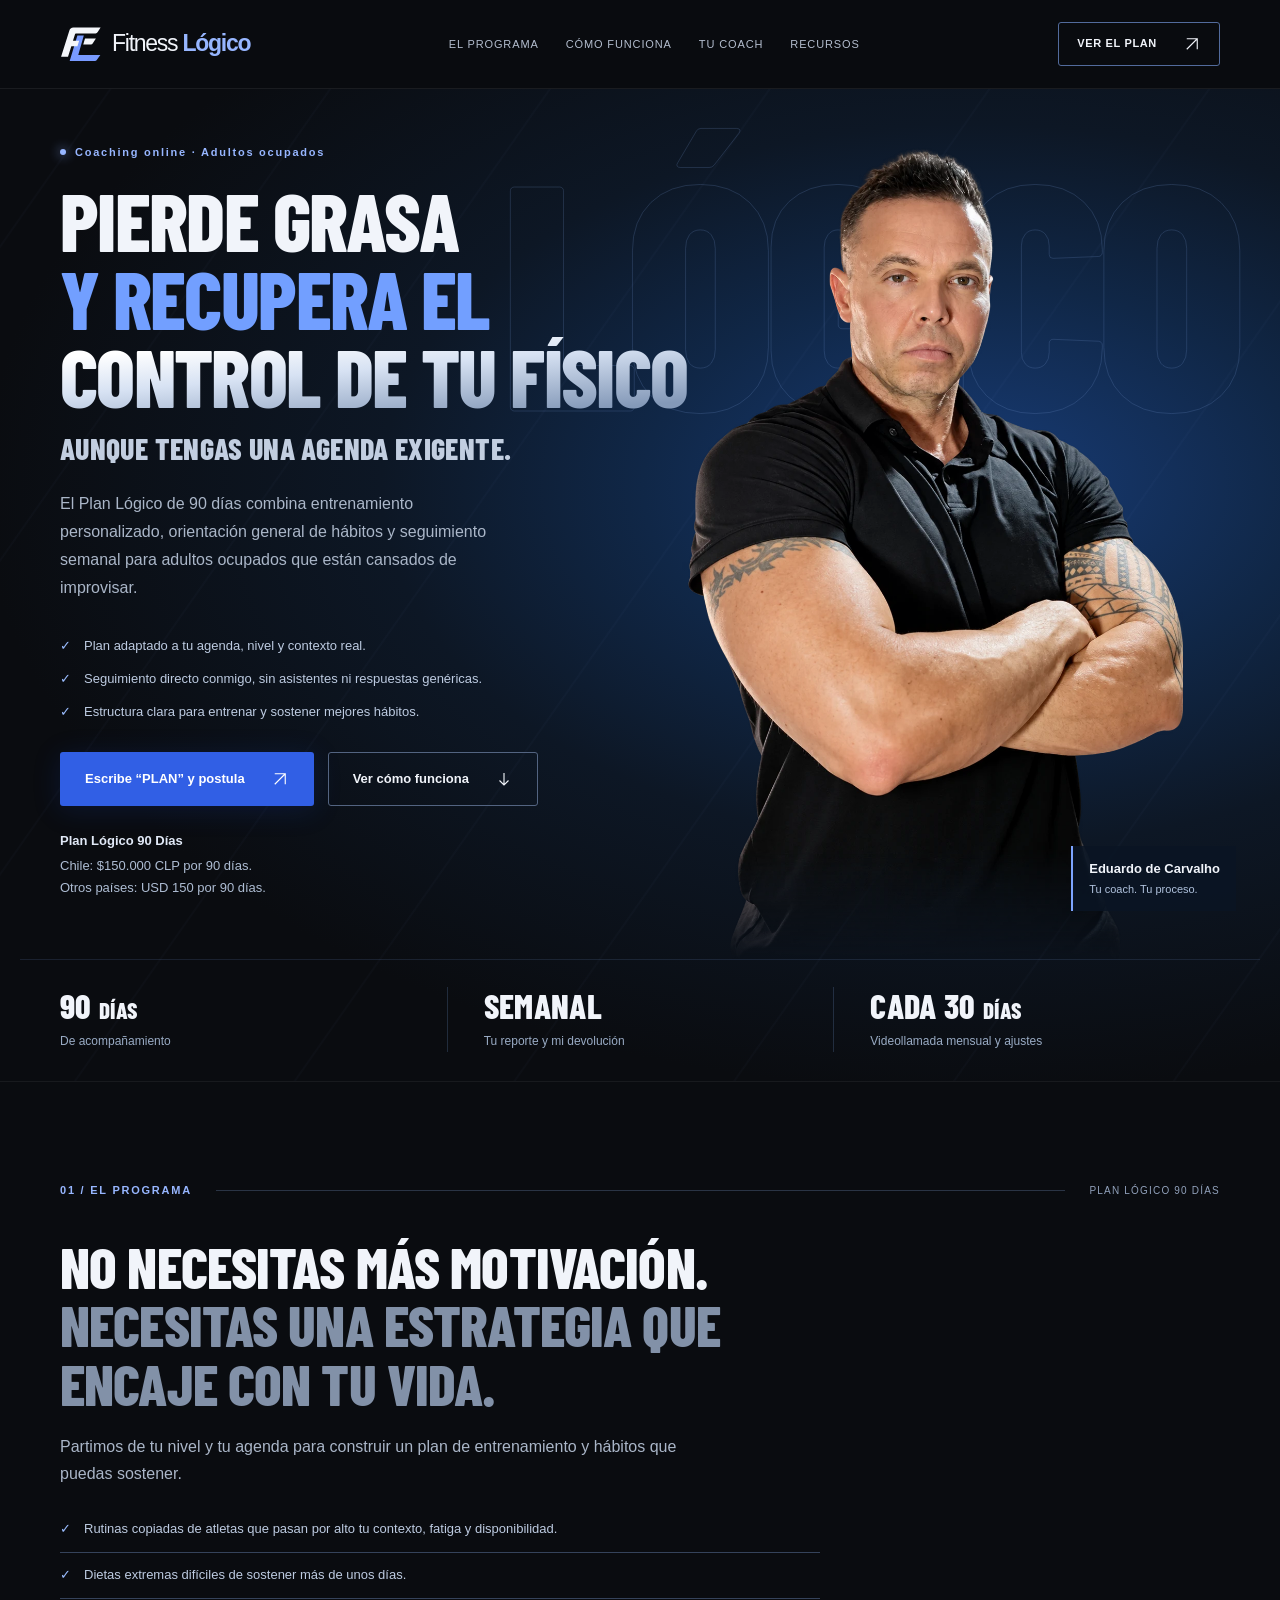
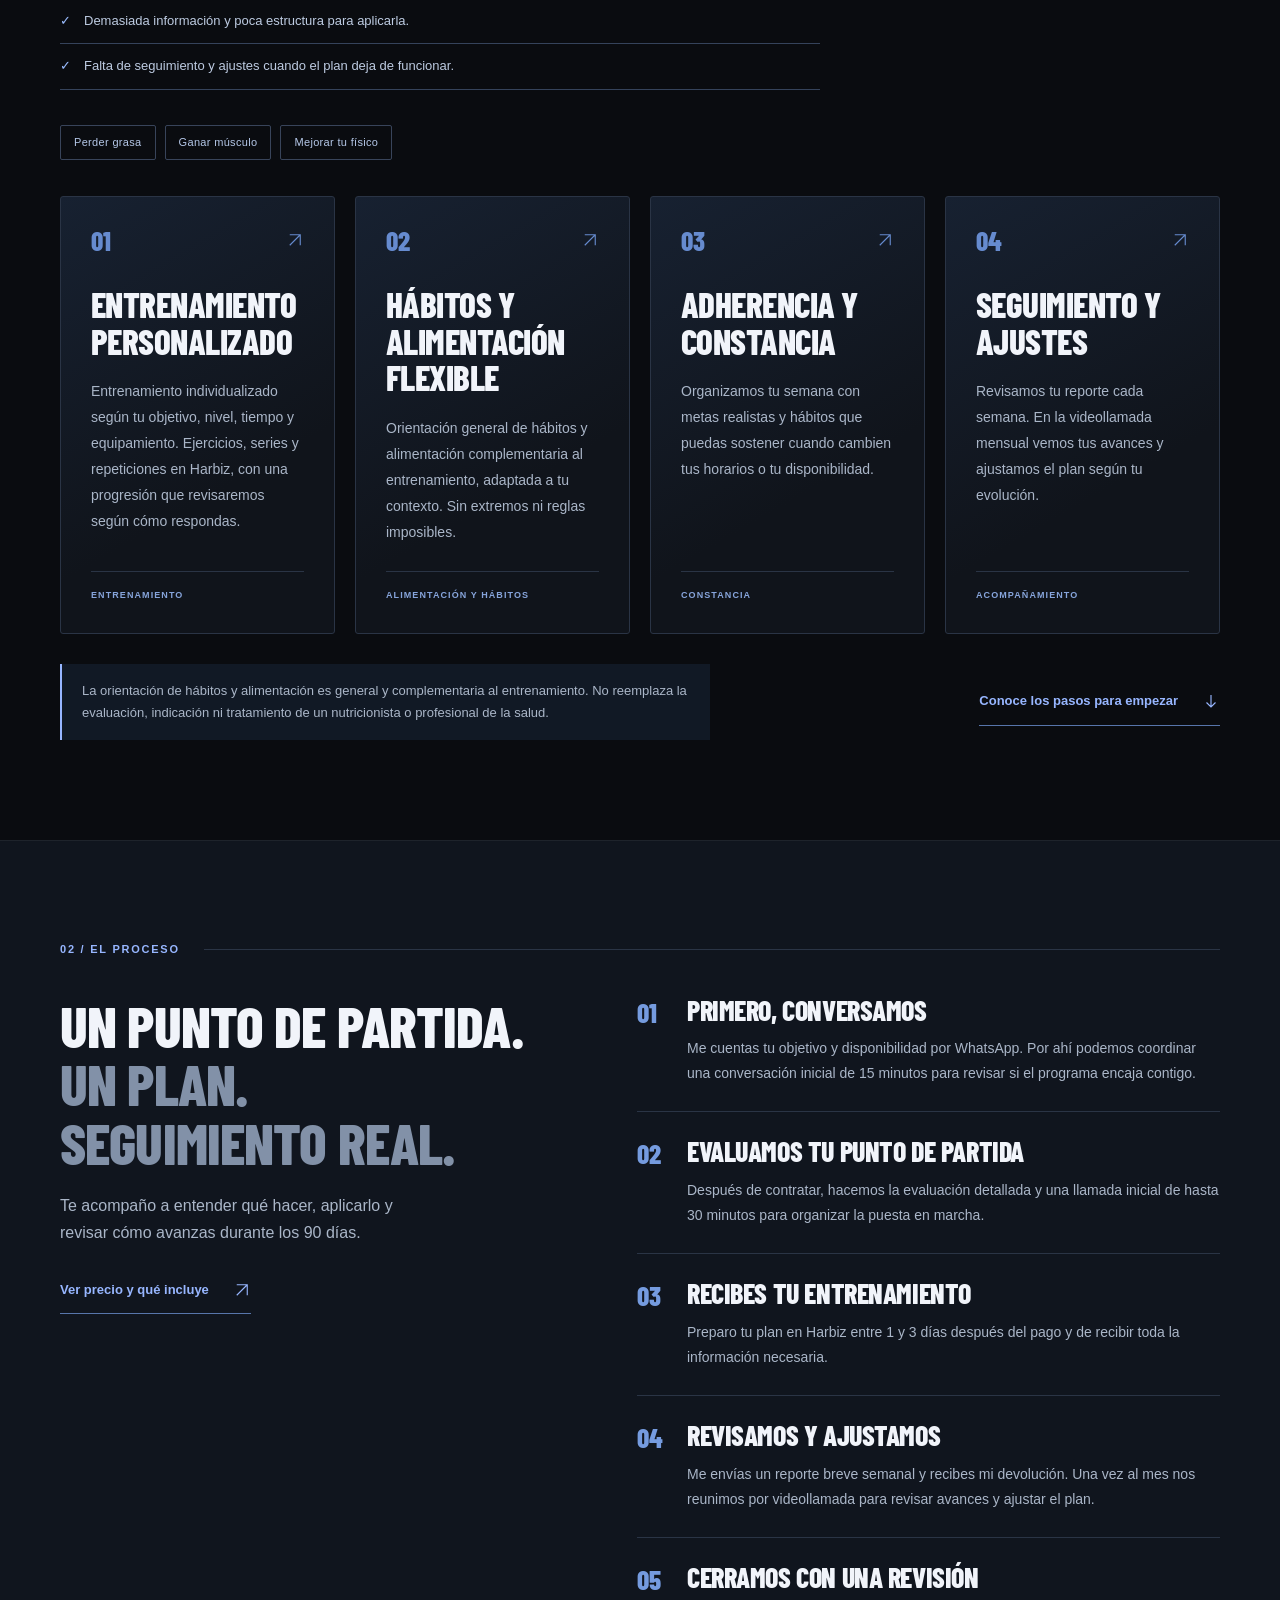
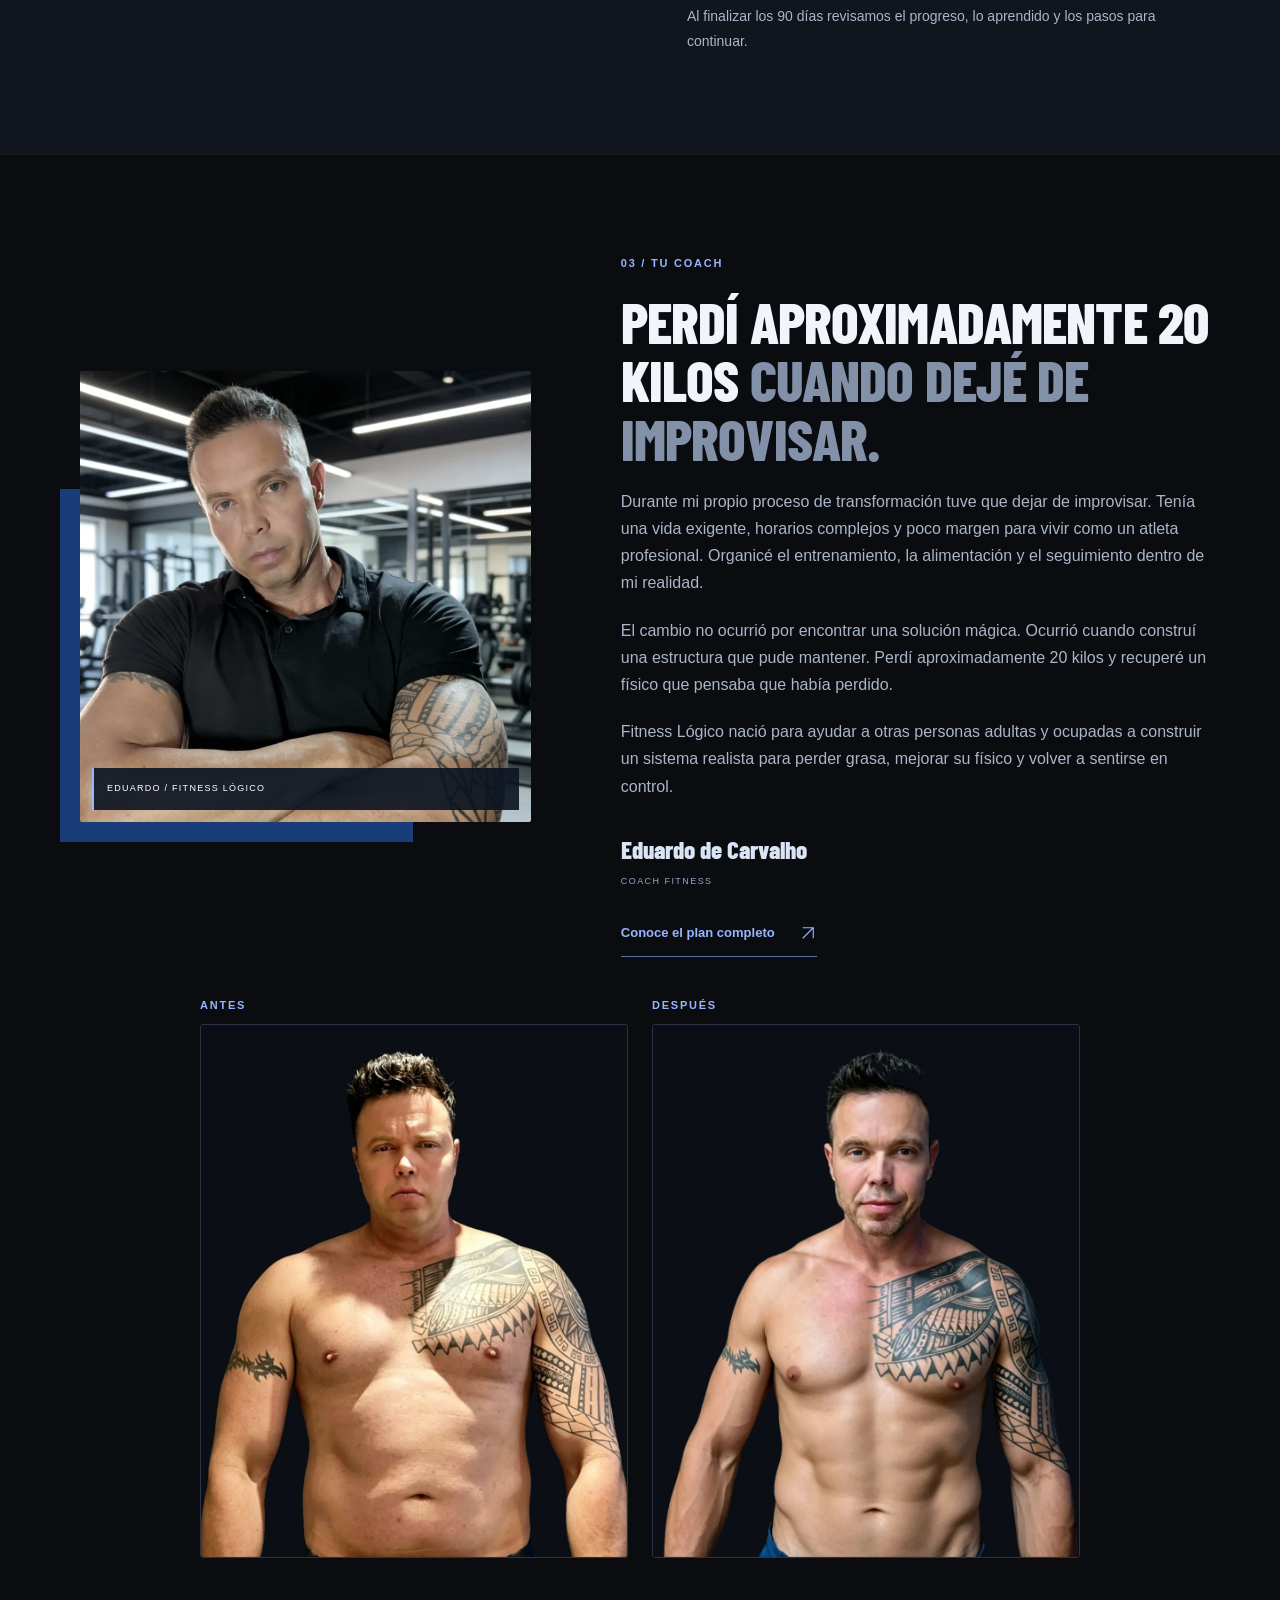
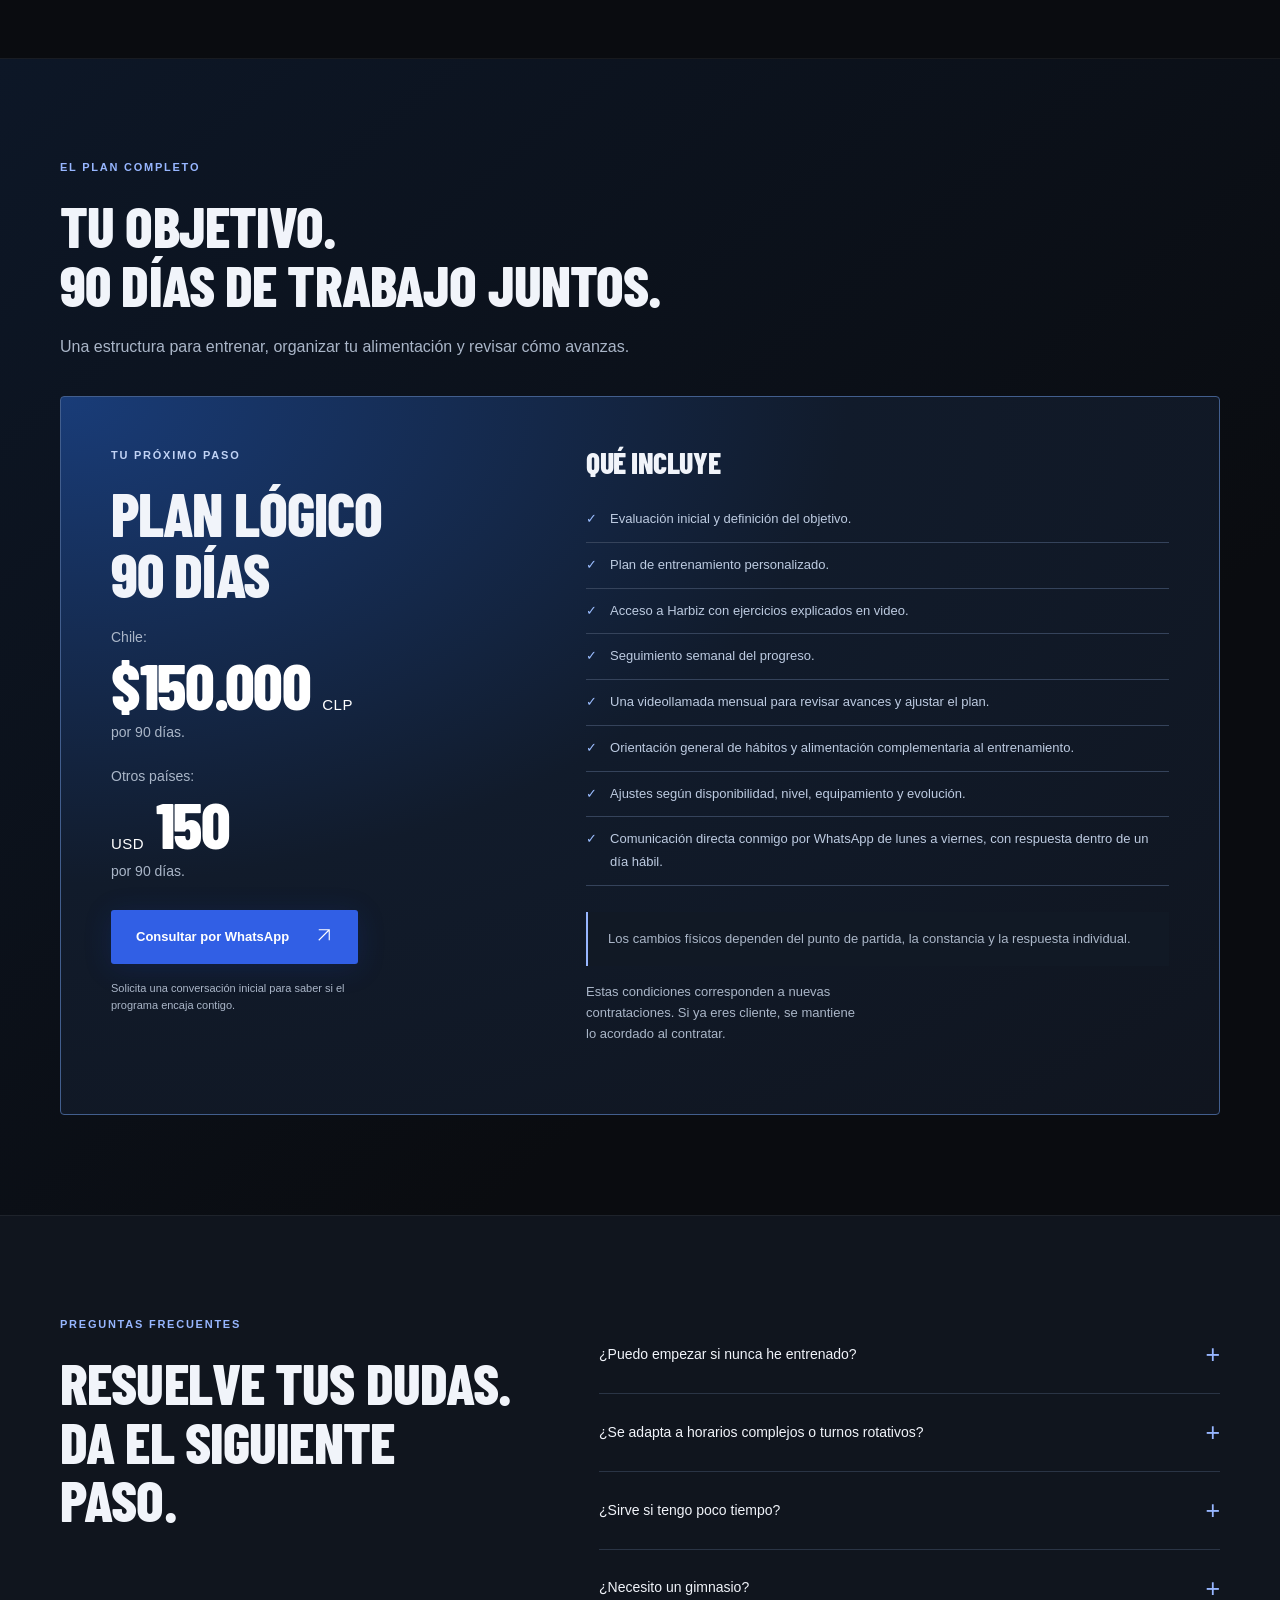
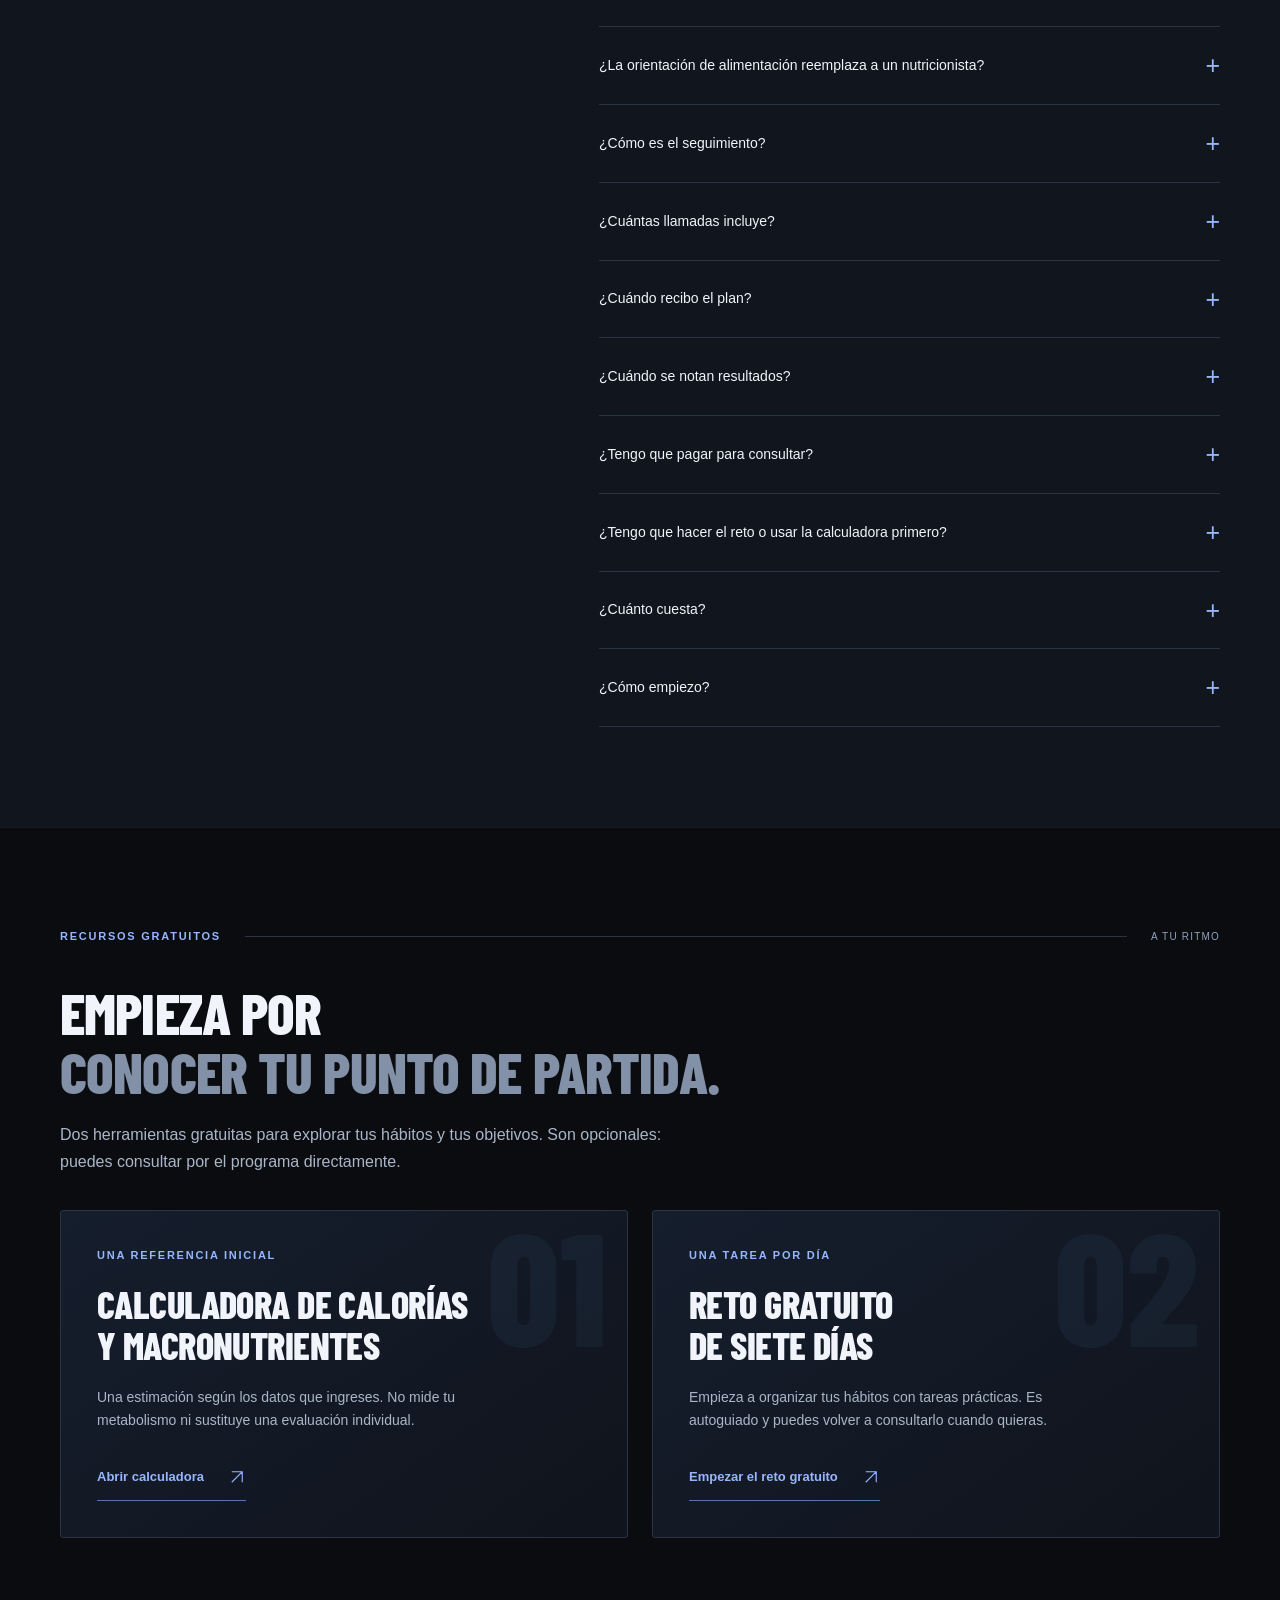
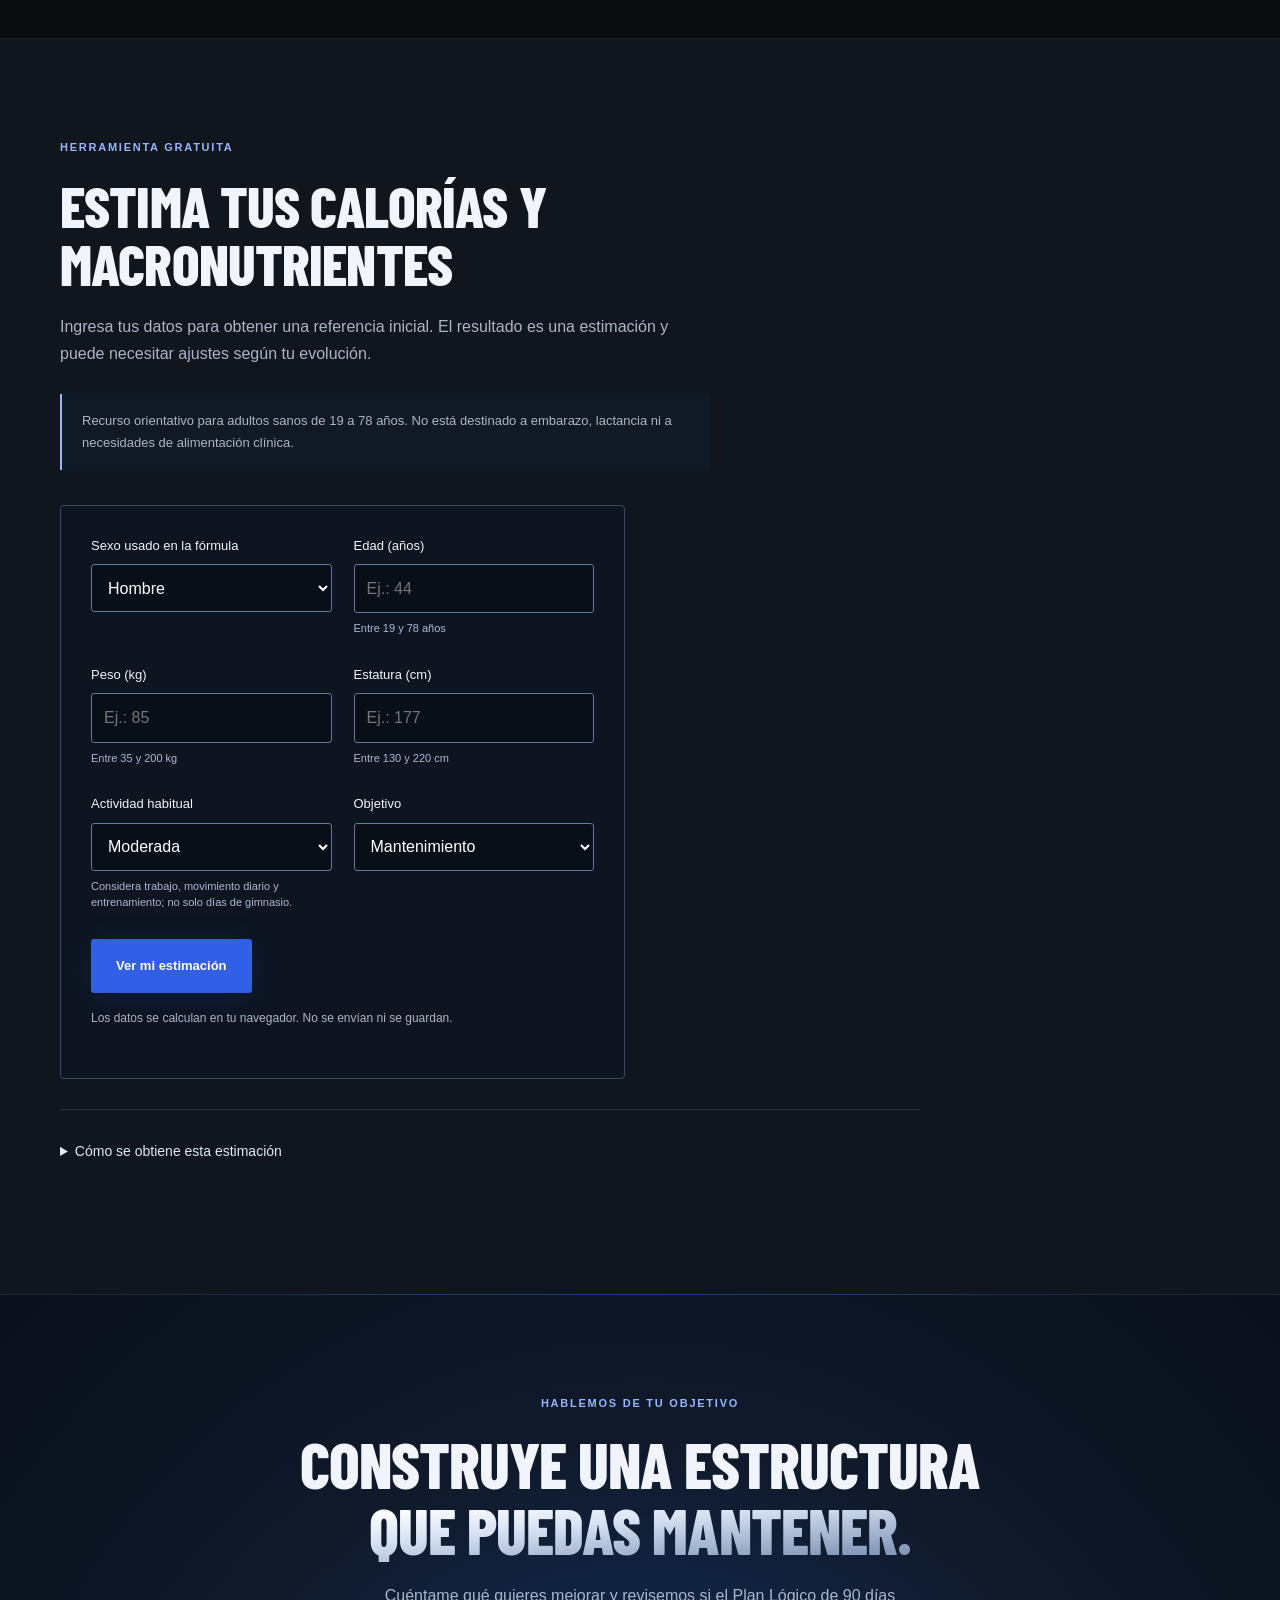
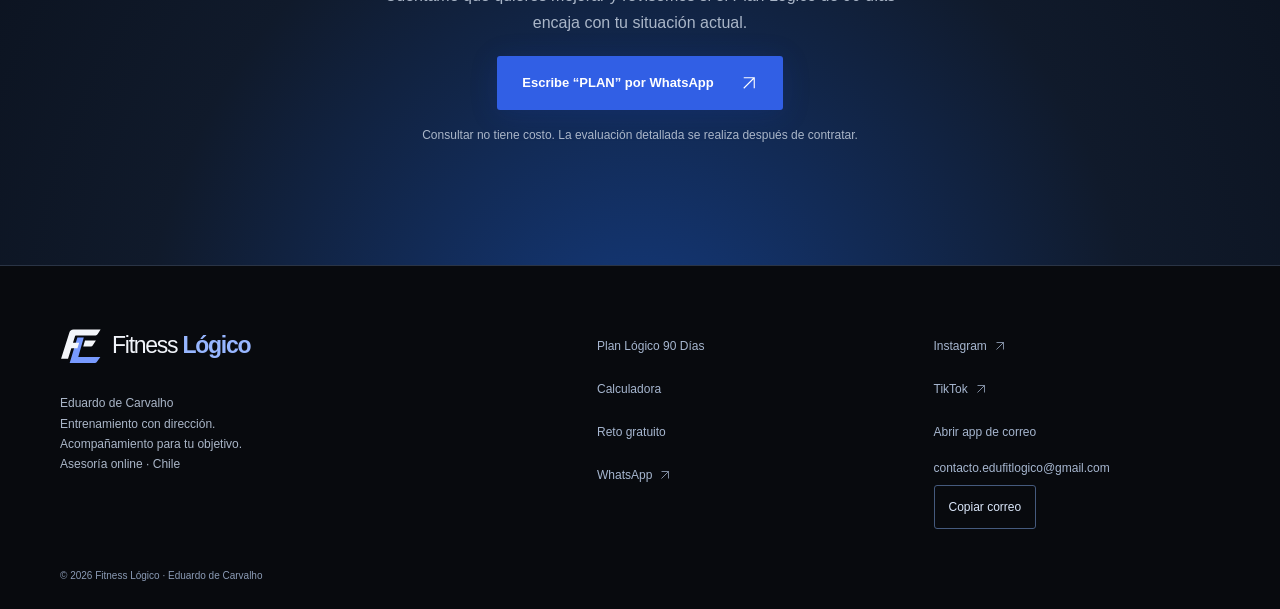
==== commit b01bc556: "Actualiza la landing del Plan Lógico y agrega la transformación de Eduardo" ====
--- a/index.html
+++ b/index.html
@@ -3,9 +3,9 @@
 <head>
 <meta charset="utf-8">
 <meta name="viewport" content="width=device-width,initial-scale=1">
-<meta name="description" content="Entrenamiento individualizado, orientación alimentaria práctica y seguimiento para perder grasa, ganar músculo o mejorar tu físico. Plan Lógico 90 Días: $150.000 CLP, pago único.">
+<meta name="description" content="Plan Lógico de 90 días para perder grasa con una agenda exigente. Entrenamiento personalizado, orientación general de hábitos y seguimiento semanal.">
 <meta property="og:title" content="Fitness Lógico | Plan Lógico 90 Días">
-<meta property="og:description" content="Entrenamiento individualizado, orientación alimentaria práctica y seguimiento para perder grasa, ganar músculo o mejorar tu físico. Plan Lógico 90 Días: $150.000 CLP, pago único.">
+<meta property="og:description" content="Plan Lógico de 90 días para perder grasa con una agenda exigente. Entrenamiento personalizado, orientación general de hábitos y seguimiento semanal.">
 <meta property="og:type" content="website">
 <meta property="og:url" content="https://fitnesslogico.com/">
 <meta property="og:image" content="https://fitnesslogico.com/assets/eduardo-hero.webp">
@@ -61,18 +61,25 @@
       <div class="hero-copy">
         <p class="eyebrow">
 <span class="status-dot" aria-hidden="true">
-</span> COACHING FITNESS ONLINE</p>
+</span> Coaching online · Adultos ocupados</p>
         <h1 id="main-title">
-<span>Pierde grasa,</span> <span>gana músculo</span> <span class="metal-text">y mejora tu físico</span> <small>con un plan hecho para ti</small>
+<span>Pierde grasa</span> <span>y recupera el</span> <span class="metal-text">control de tu físico</span> <small>aunque tengas una agenda exigente.</small>
 </h1>
-        <p class="intro">Entrenamiento personalizado, orientación alimentaria práctica y seguimiento directo conmigo. Tu objetivo es el punto de partida.</p>
+        <p class="intro">El Plan Lógico de 90 días combina entrenamiento personalizado, orientación general de hábitos y seguimiento semanal para adultos ocupados que están cansados de improvisar.</p>
+        <ul class="check-list hero-highlights">
+          <li>Plan adaptado a tu agenda, nivel y contexto real.</li>
+          <li>Seguimiento directo conmigo, sin asistentes ni respuestas genéricas.</li>
+          <li>Estructura clara para entrenar y sostener mejores hábitos.</li>
+        </ul>
         <div class="actions">
-<a class="button primary" href="#plan">Descubre cómo funciona <svg class="arrow-icon" viewBox="0 0 24 24" fill="none" aria-hidden="true"><path d="M5 19 19 5M5 5h14v14" stroke="currentColor" stroke-width="1.5"/></svg>
+<a class="button primary" href="https://wa.me/56953361953?text=Hola%20Eduardo%2C%20vi%20tu%20p%C3%A1gina%20y%20quiero%20saber%20si%20el%20Plan%20L%C3%B3gico%20de%2090%20d%C3%ADas%20puede%20ayudarme." target="_blank" rel="noopener noreferrer">Escribe “PLAN” y postula <svg class="arrow-icon" viewBox="0 0 24 24" fill="none" aria-hidden="true"><path d="M5 19 19 5M5 5h14v14" stroke="currentColor" stroke-width="1.5"/></svg>
+</a>
+<a class="button secondary" href="#plan">Ver cómo funciona <svg class="arrow-icon" viewBox="0 0 24 24" fill="none" aria-hidden="true"><path d="M12 4v16m-6-6 6 6 6-6" stroke="currentColor" stroke-width="1.5"/></svg>
 </a>
 </div>
         <p class="hero-price">
 <strong>Plan Lógico 90 Días</strong>
-<span>$150.000 CLP · pago único</span>
+<span>Chile: $150.000 CLP por 90 días.<br>Otros países: USD 150 por 90 días.</span>
 </p>
       </div>
       <figure class="hero-photo">
@@ -100,7 +107,7 @@
       <div>
 <strong>Cada 30 <span>días</span>
 </strong>
-<p>Evaluación y ajustes según necesidad</p>
+<p>Videollamada mensual y ajustes</p>
 </div>
     </div>
   </section>
@@ -114,41 +121,54 @@
 <p class="section-kicker">PLAN LÓGICO 90 DÍAS</p>
 </div>
       <div class="section-title">
-<h2>Distintos objetivos.<br>
-<span class="muted-title">Un plan que parte de ti.</span>
+ <h2>No necesitas más motivación.<br>
+ <span class="muted-title">Necesitas una estrategia que encaje con tu vida.</span>
 </h2>
-<p>Perder grasa, ganar músculo o mejorar tu composición corporal. Partimos de tu nivel y construimos una estructura de entrenamiento, alimentación y hábitos adaptada a ti.</p>
+ <p>Partimos de tu nivel y tu agenda para construir un plan de entrenamiento y hábitos que puedas sostener.</p>
+ <ul class="check-list">
+   <li>Rutinas copiadas de atletas que pasan por alto tu contexto, fatiga y disponibilidad.</li>
+   <li>Dietas extremas difíciles de sostener más de unos días.</li>
+   <li>Demasiada información y poca estructura para aplicarla.</li>
+   <li>Falta de seguimiento y ajustes cuando el plan deja de funcionar.</li>
+ </ul>
 </div>
       <div class="goal-labels" aria-label="Objetivos del programa">
 <span>Perder grasa</span>
 <span>Ganar músculo</span>
 <span>Mejorar tu físico</span>
 </div>
-      <div class="three-grid">
+       <div class="three-grid program-pillars">
         <article class="pillar">
 <span class="index">01 <svg class="arrow-icon" viewBox="0 0 24 24" fill="none" aria-hidden="true"><path d="M5 19 19 5M5 5h14v14" stroke="currentColor" stroke-width="1.5"/></svg>
 </span>
-<h3>Entrena<br>con dirección.</h3>
+ <h3>Entrenamiento personalizado</h3>
 <p>Entrenamiento individualizado según tu objetivo, nivel, tiempo y equipamiento. Ejercicios, series y repeticiones en Harbiz, con una progresión que revisaremos según cómo respondas.</p>
 <span class="pillar-label">ENTRENAMIENTO</span>
 </article>
         <article class="pillar">
 <span class="index">02 <svg class="arrow-icon" viewBox="0 0 24 24" fill="none" aria-hidden="true"><path d="M5 19 19 5M5 5h14v14" stroke="currentColor" stroke-width="1.5"/></svg>
 </span>
-<h3>Organiza<br>tu alimentación.</h3>
-<p>Orientación práctica para organizar comidas y porciones, elegir opciones cotidianas y construir hábitos que puedas aplicar en tu día a día.</p>
+ <h3>Hábitos y alimentación flexible</h3>
+ <p>Orientación general de hábitos y alimentación complementaria al entrenamiento, adaptada a tu contexto. Sin extremos ni reglas imposibles.</p>
 <span class="pillar-label">ALIMENTACIÓN Y HÁBITOS</span>
 </article>
         <article class="pillar">
 <span class="index">03 <svg class="arrow-icon" viewBox="0 0 24 24" fill="none" aria-hidden="true"><path d="M5 19 19 5M5 5h14v14" stroke="currentColor" stroke-width="1.5"/></svg>
 </span>
-<h3>Avanza<br>con seguimiento.</h3>
-<p>Tu reporte semanal y mi devolución nos ayudan a revisar el proceso. Cada 30 días evaluamos tu progreso y ajustamos lo que corresponda.</p>
+ <h3>Adherencia y constancia</h3>
+ <p>Organizamos tu semana con metas realistas y hábitos que puedas sostener cuando cambien tus horarios o tu disponibilidad.</p>
+ <span class="pillar-label">CONSTANCIA</span>
+ </article>
+         <article class="pillar">
+ <span class="index">04 <svg class="arrow-icon" viewBox="0 0 24 24" fill="none" aria-hidden="true"><path d="M5 19 19 5M5 5h14v14" stroke="currentColor" stroke-width="1.5"/></svg>
+ </span>
+ <h3>Seguimiento y ajustes</h3>
+ <p>Revisamos tu reporte cada semana. En la videollamada mensual vemos tus avances y ajustamos el plan según tu evolución.</p>
 <span class="pillar-label">ACOMPAÑAMIENTO</span>
 </article>
       </div>
       <div class="program-bottom" id="vista-plan">
-<p class="note">Soy coach fitness. La orientación alimentaria del programa es educativa y no incluye atención nutricional clínica.</p>
+<p class="note">La orientación de hábitos y alimentación es general y complementaria al entrenamiento. No reemplaza la evaluación, indicación ni tratamiento de un nutricionista o profesional de la salud.</p>
 <a class="text-link" href="#como-funciona">Conoce los pasos para empezar <svg class="arrow-icon" viewBox="0 0 24 24" fill="none" aria-hidden="true"><path d="M12 4v16m-6-6 6 6 6-6" stroke="currentColor" stroke-width="1.5"/></svg>
 </a>
 </div>
@@ -176,7 +196,7 @@
 <span class="step-number" aria-hidden="true">01</span>
 <div>
 <h3>Primero, conversamos</h3>
-<p>Me cuentas tu objetivo y disponibilidad por WhatsApp. Te explico el alcance y las condiciones, y revisamos si el programa encaja contigo antes de pagar.</p>
+<p>Me cuentas tu objetivo y disponibilidad por WhatsApp. Por ahí podemos coordinar una conversación inicial de 15 minutos para revisar si el programa encaja contigo.</p>
 </div>
 </li>
           <li>
@@ -197,7 +217,7 @@
 <span class="step-number" aria-hidden="true">04</span>
 <div>
 <h3>Revisamos y ajustamos</h3>
-<p>Me envías un reporte breve semanal y recibes mi devolución. Cada 30 días hacemos una evaluación formal y ajustamos lo que corresponda.</p>
+<p>Me envías un reporte breve semanal y recibes mi devolución. Una vez al mes nos reunimos por videollamada para revisar avances y ajustar el plan.</p>
 </div>
 </li>
           <li>
@@ -220,16 +240,28 @@
 </div>
       <div>
 <p class="eyebrow">03 / TU COACH</p>
-<h2>Soy Eduardo.<br>
-<span class="muted-title">Voy a acompañarte<br>en el proceso.</span>
+<h2>Perdí aproximadamente 20 kilos <span class="muted-title">cuando dejé de improvisar.</span>
 </h2>
-<p>Soy Eduardo de Carvalho, coach fitness. Trabajo contigo para organizar el entrenamiento, la alimentación y los hábitos según tu objetivo y tu realidad.</p>
-<p>Tanto si estás empezando como si ya entrenas, partimos de tu nivel y de lo que necesitas mejorar. Tendrás tu entrenamiento en Harbiz y contacto directo conmigo por WhatsApp.</p>
+<p>Durante mi propio proceso de transformación tuve que dejar de improvisar. Tenía una vida exigente, horarios complejos y poco margen para vivir como un atleta profesional. Organicé el entrenamiento, la alimentación y el seguimiento dentro de mi realidad.</p>
+<p>El cambio no ocurrió por encontrar una solución mágica. Ocurrió cuando construí una estructura que pude mantener. Perdí aproximadamente 20 kilos y recuperé un físico que pensaba que había perdido.</p>
+<p>Fitness Lógico nació para ayudar a otras personas adultas y ocupadas a construir un sistema realista para perder grasa, mejorar su físico y volver a sentirse en control.</p>
 <p class="coach-signature">Eduardo de Carvalho <span>COACH FITNESS</span>
 </p>
 <a class="text-link" href="#condiciones">Conoce el plan completo <svg class="arrow-icon" viewBox="0 0 24 24" fill="none" aria-hidden="true"><path d="M5 19 19 5M5 5h14v14" stroke="currentColor" stroke-width="1.5"/></svg>
 </a>
 </div>
+    </div>
+    <div class="container">
+      <div class="transformation" role="group" aria-label="Transformación personal de Eduardo">
+        <figure>
+          <figcaption class="eyebrow">ANTES</figcaption>
+          <img src="assets/transformacion-antes.webp" width="960" height="1200" loading="lazy" decoding="async" alt="Eduardo al comienzo de su transformación, de pie y de frente">
+        </figure>
+        <figure>
+          <figcaption class="eyebrow">DESPUÉS</figcaption>
+          <img src="assets/transformacion-despues.webp" width="960" height="1200" loading="lazy" decoding="async" alt="Eduardo después de su transformación, con mayor definición en el torso">
+        </figure>
+      </div>
     </div>
   </section>
 
@@ -244,26 +276,24 @@
 <div>
 <p class="eyebrow">TU PRÓXIMO PASO</p>
 <h2>Plan Lógico<br>90 Días</h2>
-<p class="price-value">$150.000 <span>CLP</span>
-</p>
-<p>Pago único por los 90 días</p>
+<p class="price-market">Chile: <strong class="price-value">$150.000 <span>CLP</span></strong> por 90 días.</p>
+<p class="price-market">Otros países: <strong class="price-value"><span>USD</span> 150</strong> por 90 días.</p>
 <a class="button primary" href="https://wa.me/56953361953?text=Hola%20Eduardo%2C%20quiero%20informaci%C3%B3n%20del%20Plan%20L%C3%B3gico%2090%20D%C3%ADas.%20Me%20gustar%C3%ADa%20saber%20c%C3%B3mo%20empezar." target="_blank" rel="noopener noreferrer">Consultar por WhatsApp<span aria-hidden="true"> <svg class="arrow-icon" viewBox="0 0 24 24" fill="none" aria-hidden="true"><path d="M5 19 19 5M5 5h14v14" stroke="currentColor" stroke-width="1.5"/></svg></span>
 </a>
-<p class="micro">Antes de pagar tendrás claros el alcance y los pasos para empezar.</p>
+<p class="micro">Solicita una conversación inicial para saber si el programa encaja contigo.</p>
 </div>
 <div>
 <h3>Qué incluye</h3>
 <ul class="check-list">
-<li>Evaluación detallada después del pago.</li>
-<li>Llamada inicial de hasta 30 minutos.</li>
-<li>Entrenamiento individualizado en Harbiz.</li>
-<li>Orientación alimentaria práctica y trabajo de hábitos.</li>
-<li>Reporte breve semanal del cliente con devolución.</li>
-<li>Evaluación formal cada 30 días y ajustes cuando correspondan.</li>
-<li>Consultas por WhatsApp de lunes a viernes, con respuesta dentro de un día hábil.</li>
-<li>Revisión de cierre al finalizar los 90 días.</li>
+<li>Evaluación inicial y definición del objetivo.</li>
+<li>Plan de entrenamiento personalizado.</li>
+<li>Acceso a Harbiz con ejercicios explicados en video.</li>
+<li>Seguimiento semanal del progreso.</li>
+<li>Una videollamada mensual para revisar avances y ajustar el plan.</li>
+<li>Orientación general de hábitos y alimentación complementaria al entrenamiento.</li>
+<li>Ajustes según disponibilidad, nivel, equipamiento y evolución.</li>
+<li>Comunicación directa conmigo por WhatsApp de lunes a viernes, con respuesta dentro de un día hábil.</li>
 </ul>
-<p>Si una situación requiere una llamada adicional, la coordinamos según necesidad.</p>
 <p class="note">Los cambios físicos dependen del punto de partida, la constancia y la respuesta individual.</p>
 <p class="micro">Estas condiciones corresponden a nuevas contrataciones. Si ya eres cliente, se mantiene lo acordado al contratar.</p>
 </div>
@@ -283,29 +313,34 @@
 <p>Partimos de tu nivel, objetivo y equipamiento. En la conversación inicial revisamos tu situación para saber si el programa encaja contigo.</p>
 </details>
 <details>
-<summary>¿Cómo se adapta a mi disponibilidad?<span aria-hidden="true">+</span>
-</summary>
-<p>Revisamos tu disponibilidad y organizamos el entrenamiento según tu semana real. En la conversación inicial vemos qué puedes sostener antes de contratar.</p>
-</details>
-<details>
-<summary>¿Necesito gimnasio?<span aria-hidden="true">+</span>
-</summary>
-<p>Podemos trabajar con gimnasio o con el equipamiento que tengas en casa. Primero revisamos qué tienes disponible y qué permite trabajar tu objetivo.</p>
-</details>
-<details>
-<summary>¿Incluye una dieta clínica?<span aria-hidden="true">+</span>
-</summary>
-<p>Incluye orientación alimentaria práctica, educación y organización de hábitos. Soy coach fitness, no nutricionista. Si necesitas atención clínica, corresponde trabajar con el profesional adecuado.</p>
+<summary>¿Se adapta a horarios complejos o turnos rotativos?<span aria-hidden="true">+</span>
+</summary>
+<p>Sí. Analizamos tu agenda, disponibilidad, nivel y equipamiento para construir un plan que se adapte a tu realidad.</p>
+</details>
+<details>
+<summary>¿Sirve si tengo poco tiempo?<span aria-hidden="true">+</span>
+</summary>
+<p>Sí. El plan se diseña según el tiempo real que tienes disponible para que puedas sostenerlo con una agenda exigente.</p>
+</details>
+<details>
+<summary>¿Necesito un gimnasio?<span aria-hidden="true">+</span>
+</summary>
+<p>No necesariamente. El plan puede adaptarse a un gimnasio, a un entrenamiento en casa o al equipamiento disponible.</p>
+</details>
+<details>
+<summary>¿La orientación de alimentación reemplaza a un nutricionista?<span aria-hidden="true">+</span>
+</summary>
+<p>No. La orientación es general y complementaria al entrenamiento. Si existe una condición médica, una necesidad clínica o una situación que requiera tratamiento, corresponde consultar a un profesional de la salud.</p>
 </details>
 <details>
 <summary>¿Cómo es el seguimiento?<span aria-hidden="true">+</span>
 </summary>
-<p>Me envías un reporte breve semanal y recibes una devolución. Hacemos una evaluación formal cada 30 días y ajustamos según necesidad. Puedes consultar por WhatsApp de lunes a viernes, con respuesta dentro de un día hábil.</p>
+<p>Recibes un plan personalizado, seguimiento semanal y una videollamada mensual para revisar avances y ajustar el proceso.</p>
 </details>
 <details>
 <summary>¿Cuántas llamadas incluye?<span aria-hidden="true">+</span>
 </summary>
-<p>Una llamada inicial de hasta 30 minutos después del pago. Si una situación requiere otra llamada, la coordinamos según necesidad.</p>
+<p>Después de contratar, hacemos una llamada inicial de hasta 30 minutos para organizar la puesta en marcha. Durante el programa tienes una videollamada mensual para revisar avances y ajustar el plan.</p>
 </details>
 <details>
 <summary>¿Cuándo recibo el plan?<span aria-hidden="true">+</span>
@@ -313,9 +348,9 @@
 <p>Entre 1 y 3 días después del pago y de recibir toda la información necesaria. En la puesta en marcha coordinamos tu inicio.</p>
 </details>
 <details>
-<summary>¿Cuándo veré resultados?<span aria-hidden="true">+</span>
-</summary>
-<p>No hay una fecha ni una cantidad de kilos garantizada. Revisamos cómo avanzas en entrenamiento y hábitos, además de los cambios físicos que correspondan a tu objetivo.</p>
+<summary>¿Cuándo se notan resultados?<span aria-hidden="true">+</span>
+</summary>
+<p>Los cambios dependen del punto de partida, la constancia y la adherencia. Algunas personas notan mejoras iniciales en energía y rendimiento en las primeras semanas, pero los cambios físicos requieren tiempo y continuidad. Los resultados varían de una persona a otra.</p>
 </details>
 <details>
 <summary>¿Tengo que pagar para consultar?<span aria-hidden="true">+</span>
@@ -330,7 +365,12 @@
 <details>
 <summary>¿Cuánto cuesta?<span aria-hidden="true">+</span>
 </summary>
-<p>$150.000 CLP en un pago por los 90 días. Antes del pago te explico el alcance y el proceso para empezar.</p>
+<p>Chile: $150.000 CLP por 90 días. Otros países: USD 150 por 90 días.</p>
+</details>
+<details>
+<summary>¿Cómo empiezo?<span aria-hidden="true">+</span>
+</summary>
+<p>Escribe “PLAN” por WhatsApp para coordinar una conversación inicial de 15 minutos. Primero conoceremos tu objetivo, tu contexto y tu disponibilidad para comprobar si el programa encaja contigo.</p>
 </details>
 </div>
 </div>
@@ -494,11 +534,11 @@
   <section class="section contact" id="contacto">
 <div class="container">
 <p class="eyebrow">HABLEMOS DE TU OBJETIVO</p>
-<h2>Tu próximo paso empieza<br>
-<span class="metal-text">con una conversación.</span>
+<h2>Construye una estructura<br>
+<span class="metal-text">que puedas mantener.</span>
 </h2>
-<p>Cuéntame qué quieres mejorar y revisamos si el Plan Lógico 90 Días encaja contigo antes de contratar.</p>
-<a class="button primary" href="https://wa.me/56953361953?text=Hola%20Eduardo%2C%20quiero%20informaci%C3%B3n%20del%20Plan%20L%C3%B3gico%2090%20D%C3%ADas.%20Me%20gustar%C3%ADa%20saber%20c%C3%B3mo%20empezar." target="_blank" rel="noopener noreferrer">Consultar por WhatsApp <svg class="arrow-icon" viewBox="0 0 24 24" fill="none" aria-hidden="true"><path d="M5 19 19 5M5 5h14v14" stroke="currentColor" stroke-width="1.5"/></svg>
+<p>Cuéntame qué quieres mejorar y revisemos si el Plan Lógico de 90 días encaja con tu situación actual.</p>
+<a class="button primary" href="https://wa.me/56953361953?text=Hola%20Eduardo%2C%20quiero%20saber%20si%20el%20Plan%20L%C3%B3gico%20de%2090%20d%C3%ADas%20es%20adecuado%20para%20m%C3%AD." target="_blank" rel="noopener noreferrer">Escribe “PLAN” por WhatsApp <svg class="arrow-icon" viewBox="0 0 24 24" fill="none" aria-hidden="true"><path d="M5 19 19 5M5 5h14v14" stroke="currentColor" stroke-width="1.5"/></svg>
 </a>
 <p class="micro">Consultar no tiene costo. La evaluación detallada se realiza después de contratar.</p>
 </div>
--- a/assets/site.css
+++ b/assets/site.css
@@ -80,9 +80,12 @@
 .hero-copy { position: relative; z-index: 2; width: 61%; padding: 55px 0 60px; }
 .hero h1 { margin-bottom: 25px; font-size: clamp(60px, 6.35vw, 91px); line-height: .96; letter-spacing: -.02em; }
 .hero h1 > span { display: block; }
+.hero h1 > .metal-text { text-wrap: balance; }
 .hero h1 > span:nth-child(2) { color: #729fff; }
 .hero h1 small { display: block; font-size: .37em; margin-top: 17px; line-height: 1.12; letter-spacing: .012em; color: #c2cee0; }
 .hero .intro { font-size: 16px; line-height: 1.75; max-width: 450px; margin-bottom: 28px; }
+.hero .hero-highlights { max-width: 450px; }
+.hero .hero-highlights li { padding-top: 5px; padding-bottom: 5px; border-bottom: 0; }
 .actions { display: flex; align-items: center; gap: 14px; flex-wrap: wrap; }
 .hero-price { display: flex; flex-direction: column; gap: 2px; margin: 24px 0 0; font-size: 13px; }
 .hero-price strong { color: #e1e9f7; font-weight: 600; }
@@ -112,6 +115,7 @@
 .goal-labels { display: flex; gap: 9px; flex-wrap: wrap; margin: 0 0 36px; }
 .goal-labels span { padding: 7px 13px; border: 1px solid #38445a; border-radius: 2px; font-size: 11px; color: #b4c7e7; letter-spacing: .03em; }
 .three-grid { display: grid; grid-template-columns: repeat(3, 1fr); gap: 20px; }
+.program-pillars { grid-template-columns: repeat(2, minmax(0, 1fr)); }
 .pillar { display: flex; flex-direction: column; padding: 30px; background: linear-gradient(150deg, #172131, #10141b 65%); border: 1px solid var(--line); border-radius: 3px; }
 .index { display: flex; justify-content: space-between; align-items: center; font: 800 27px/1 var(--display); color: #668bcf; margin-bottom: 32px; }
 .index > span { color: #8e9fb9; font: 22px/1 Arial, sans-serif; }
@@ -137,6 +141,10 @@
 .about-photo-label { position: absolute; bottom: 32px; left: 32px; right: 12px; color: white; font-size: 9px; letter-spacing: .14em; background: #0b1422e8; padding: 13px; border-left: 2px solid var(--accent); }
 .coach-signature { color: #d9e4f5; font-family: var(--display); font-size: 25px; margin-top: 28px; }
 .coach-signature span { display: block; font: 9px/1.7 Arial, sans-serif; letter-spacing: .16em; color: #91a7cb; margin-top: 4px; }
+.transformation { display: grid; grid-template-columns: repeat(2, minmax(0, 1fr)); gap: clamp(12px, 2vw, 24px); max-width: 880px; margin: 40px auto 0; }
+.transformation figure { margin: 0; }
+.transformation figcaption { margin: 0 0 10px; }
+.transformation img { width: 100%; border: 1px solid var(--line); border-radius: 3px; background: var(--bg); }
 #condiciones { background: linear-gradient(140deg, #0d1727, #0a0c10 70%); }
 .price-panel { display: grid; grid-template-columns: .82fr 1.18fr; gap: 70px; padding: 50px; background: radial-gradient(ellipse at 0 0, #193c78, #111b2b 48%, #10151f); border: 1px solid #425e8d; border-radius: 4px; }
 .price-panel h2 { font-size: 60px; }
@@ -145,6 +153,7 @@
 .price-panel > div:first-child > p:not(.eyebrow):not(.price-value):not(.micro) { font-size: 14px; }
 .price-value { font: 800 65px/1.1 var(--display); color: white; letter-spacing: -.02em; margin-bottom: 8px; }
 .price-value span { font: 15px/1 Arial, sans-serif; letter-spacing: .03em; }
+.price-market .price-value { display: block; margin-bottom: 0; }
 .price-panel .primary { margin-top: 6px; }
 .price-panel .micro { max-width: 280px; font-size: 11px; }
 .price-panel > div:last-child > p { font-size: 13px; }
@@ -230,6 +239,9 @@
   .hero-stage { min-height: 790px; }
   .hero h1 { font-size: 98px; }
 }
+@media (min-width: 1200px) {
+  .program-pillars { grid-template-columns: repeat(4, minmax(0, 1fr)); }
+}
 @media (max-width: 1100px) {
   .desktop-nav { gap: 17px; }
   .container { padding-left: 28px; padding-right: 28px; }
@@ -286,8 +298,8 @@
   .hero h1 { font-size: clamp(46px, 12.5vw, 76px); line-height: .98; margin-bottom: 20px; }
   .hero h1 small { font-size: .43em; margin-top: 12px; }
   .hero .intro { max-width: 440px; font-size: 14px; line-height: 1.75; margin-bottom: 22px; }
-  .hero .actions { display: block; }
-  .hero .primary { width: 100%; justify-content: space-between; }
+  .hero .actions { display: grid; }
+  .hero .actions .button { width: 100%; justify-content: space-between; }
   .hero-price { flex-direction: row; justify-content: space-between; gap: 12px; font-size: 10px; margin-top: 17px; }
   .hero-photo { position: relative; right: auto; bottom: auto; width: 100%; height: 450px; margin: 12px auto 0; }
   .hero-photo > img { object-position: center bottom; }
